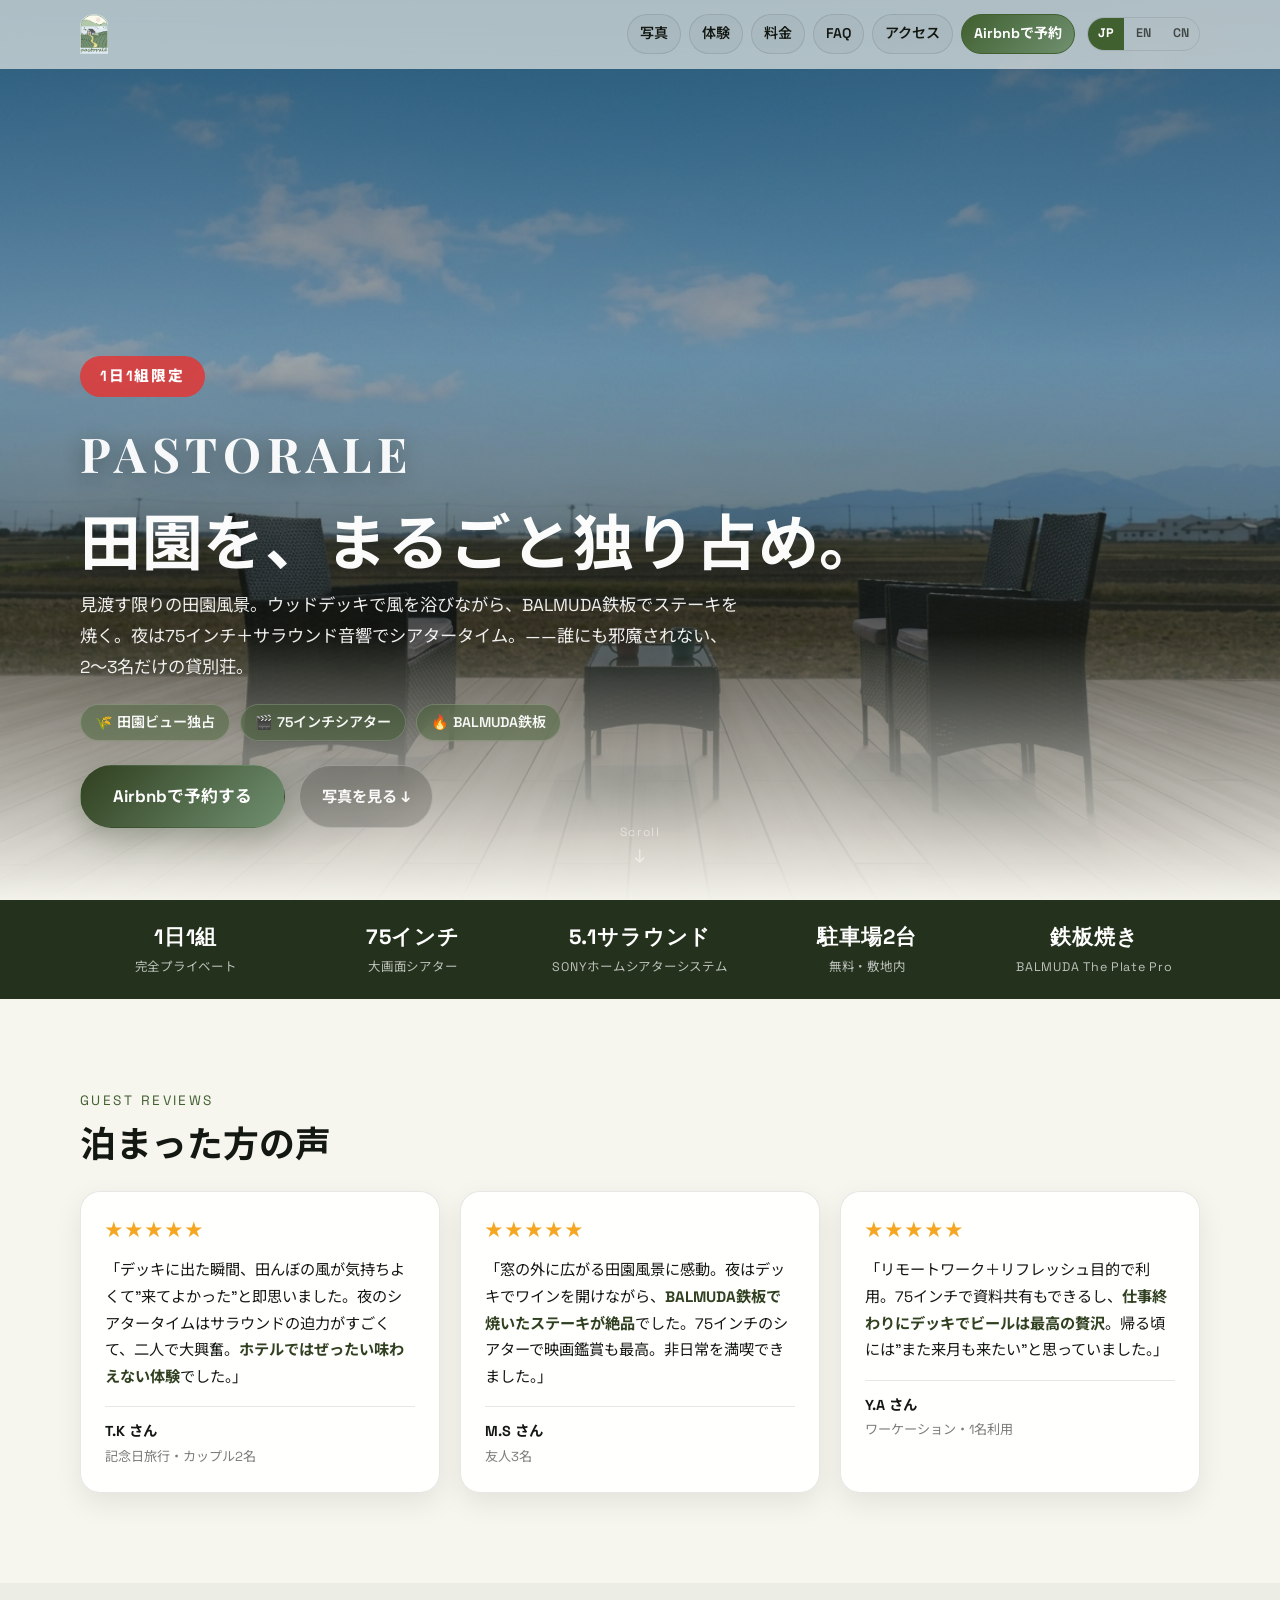
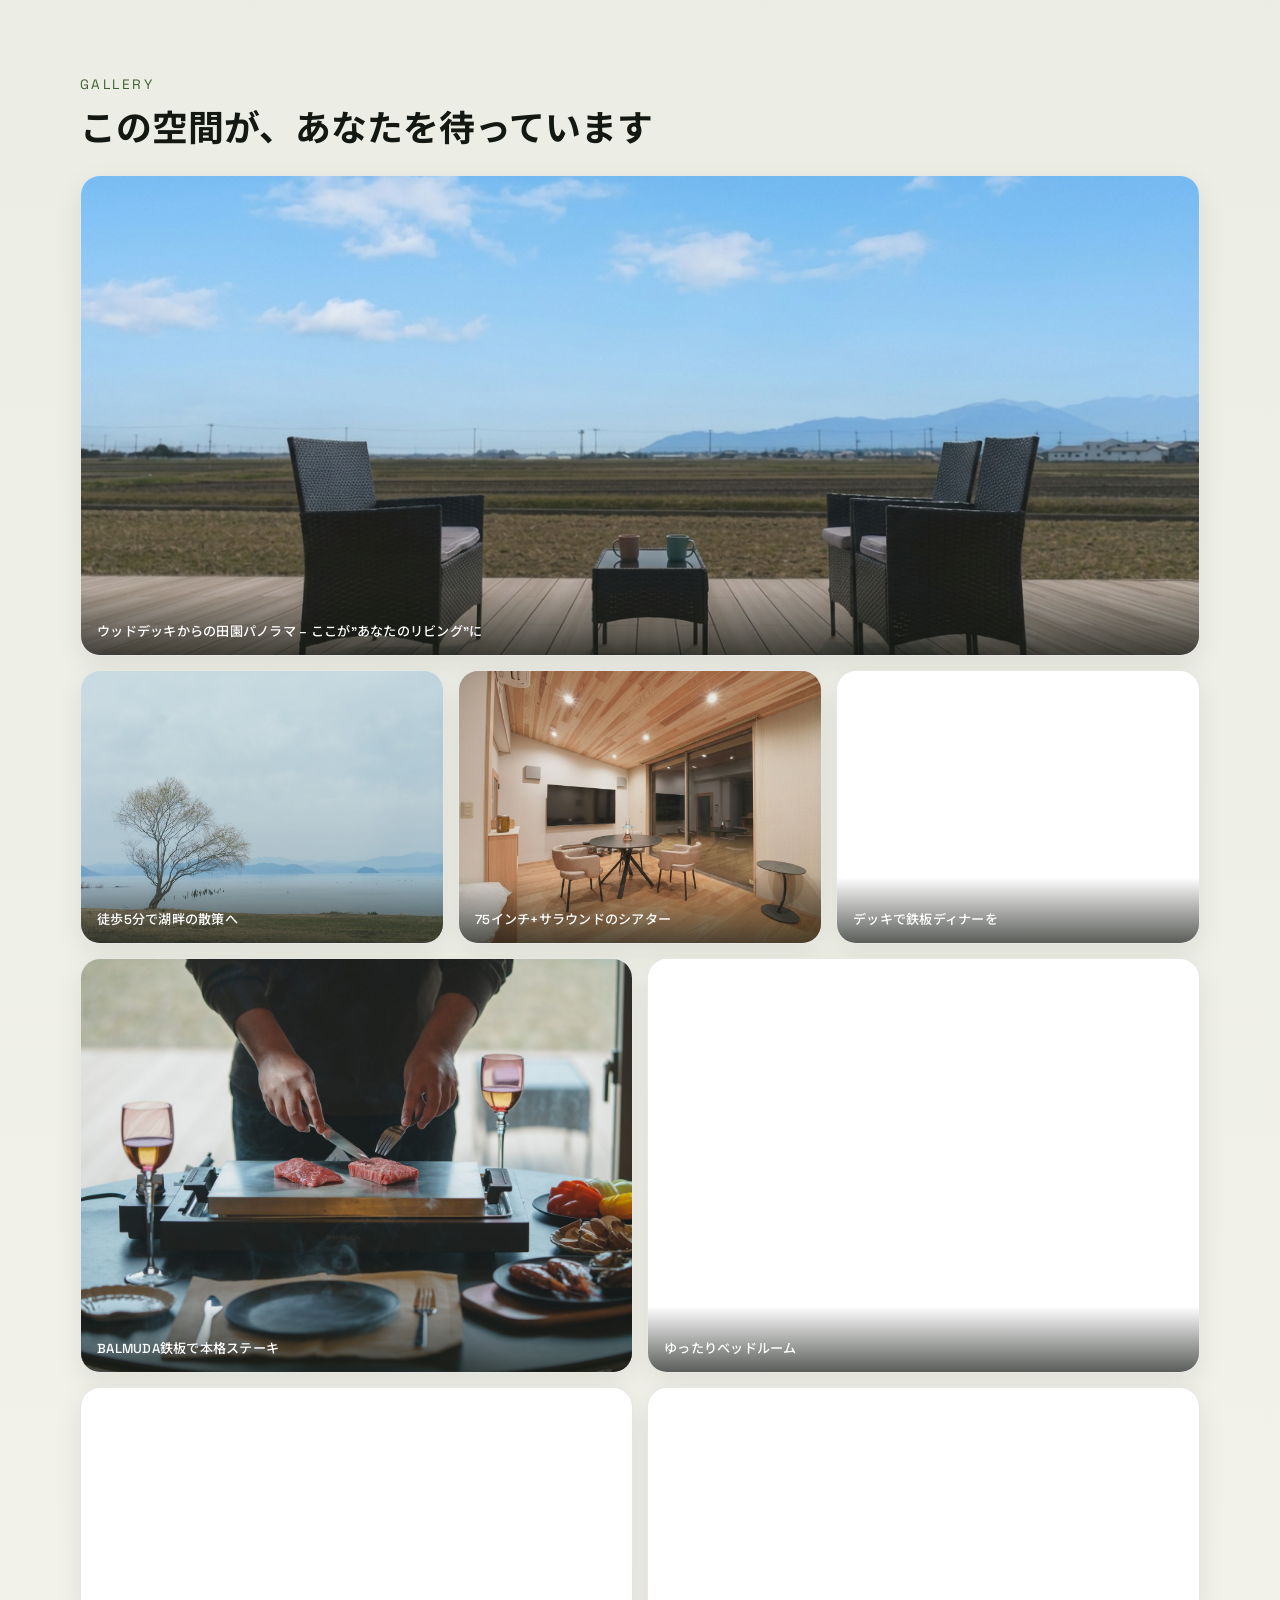
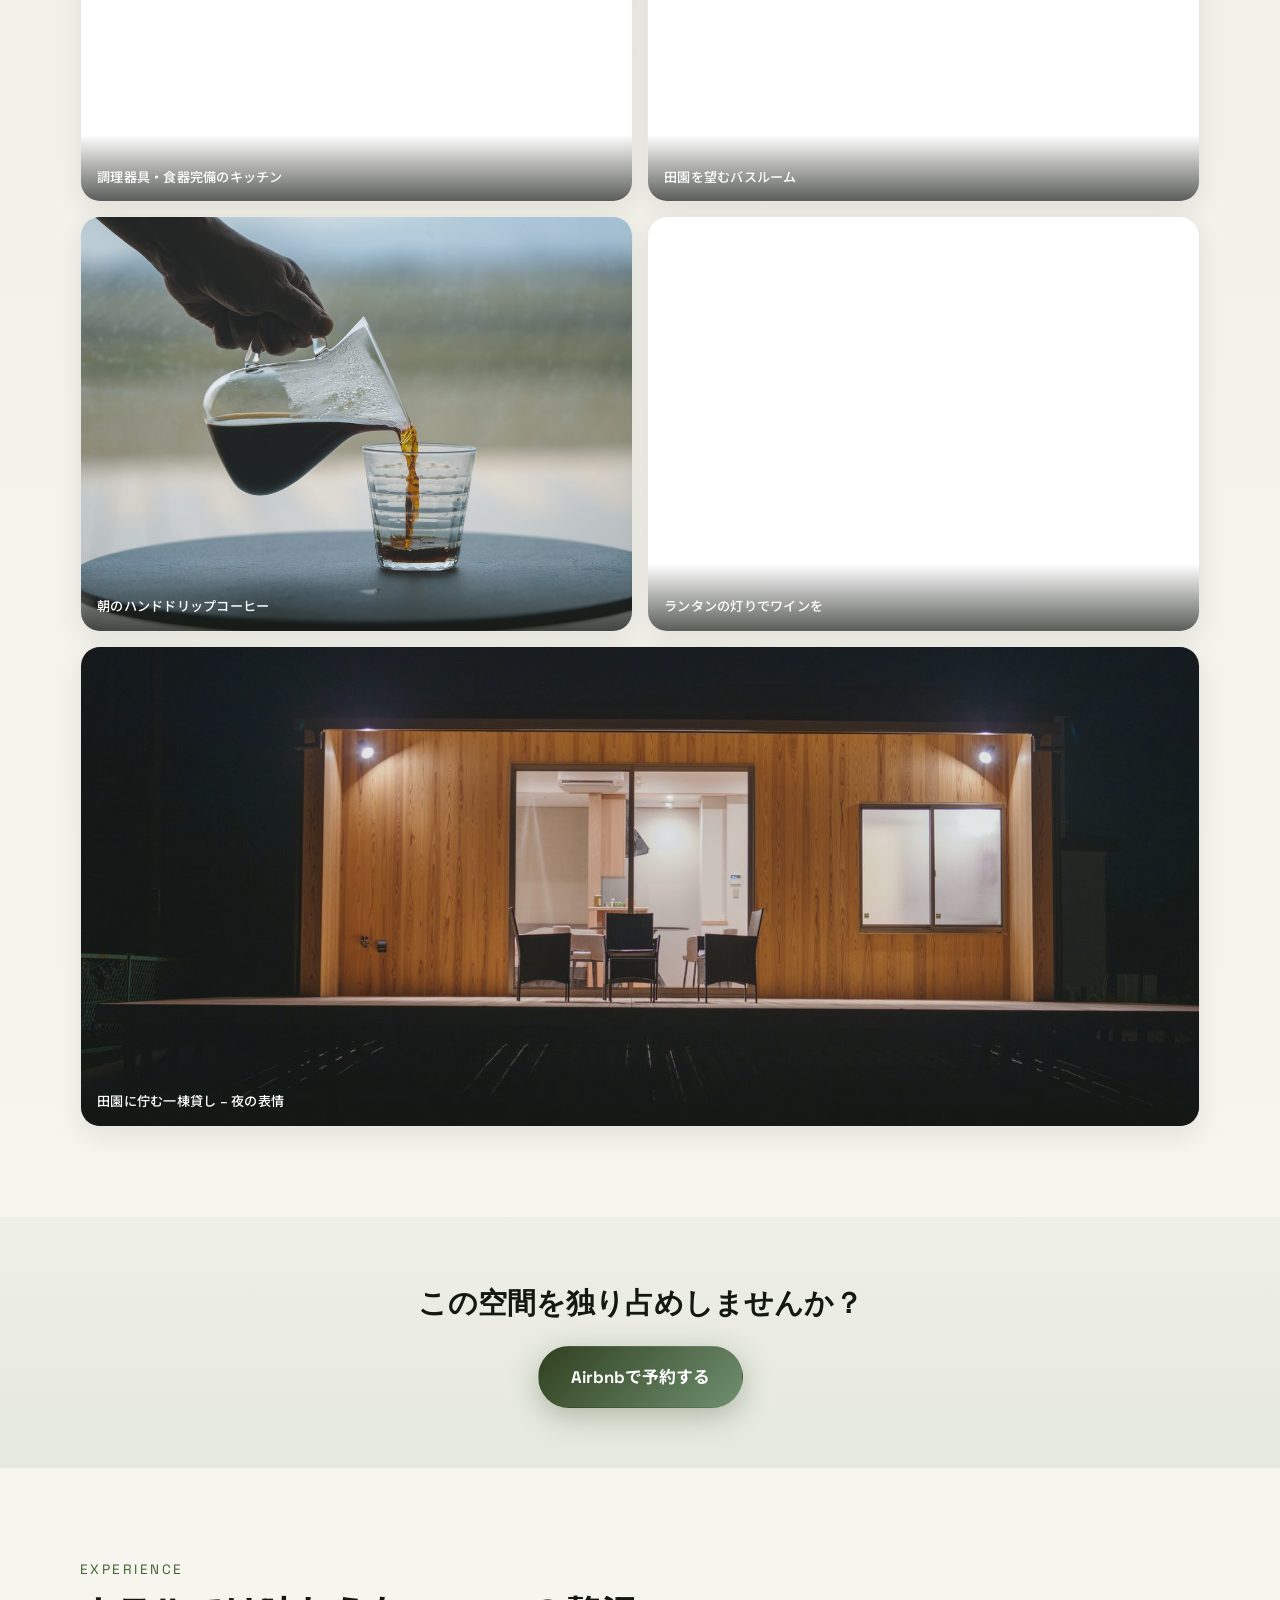
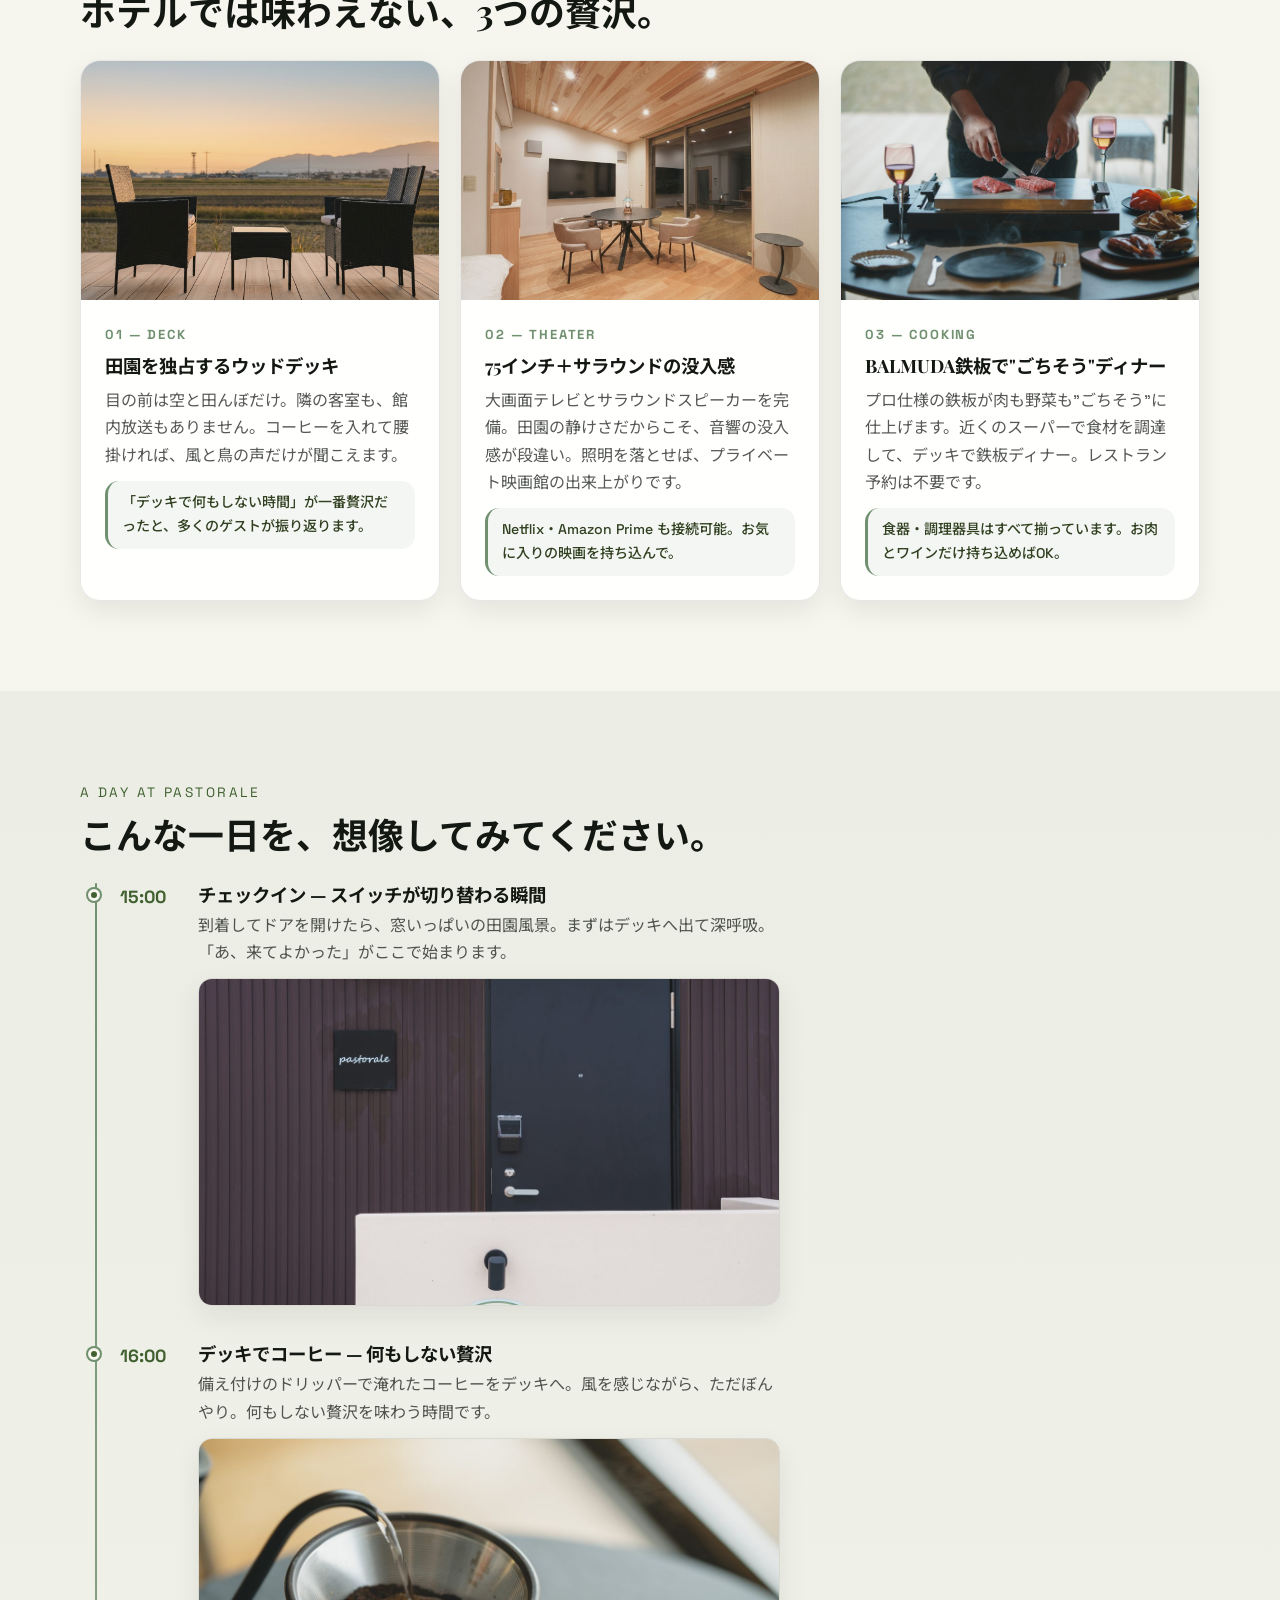
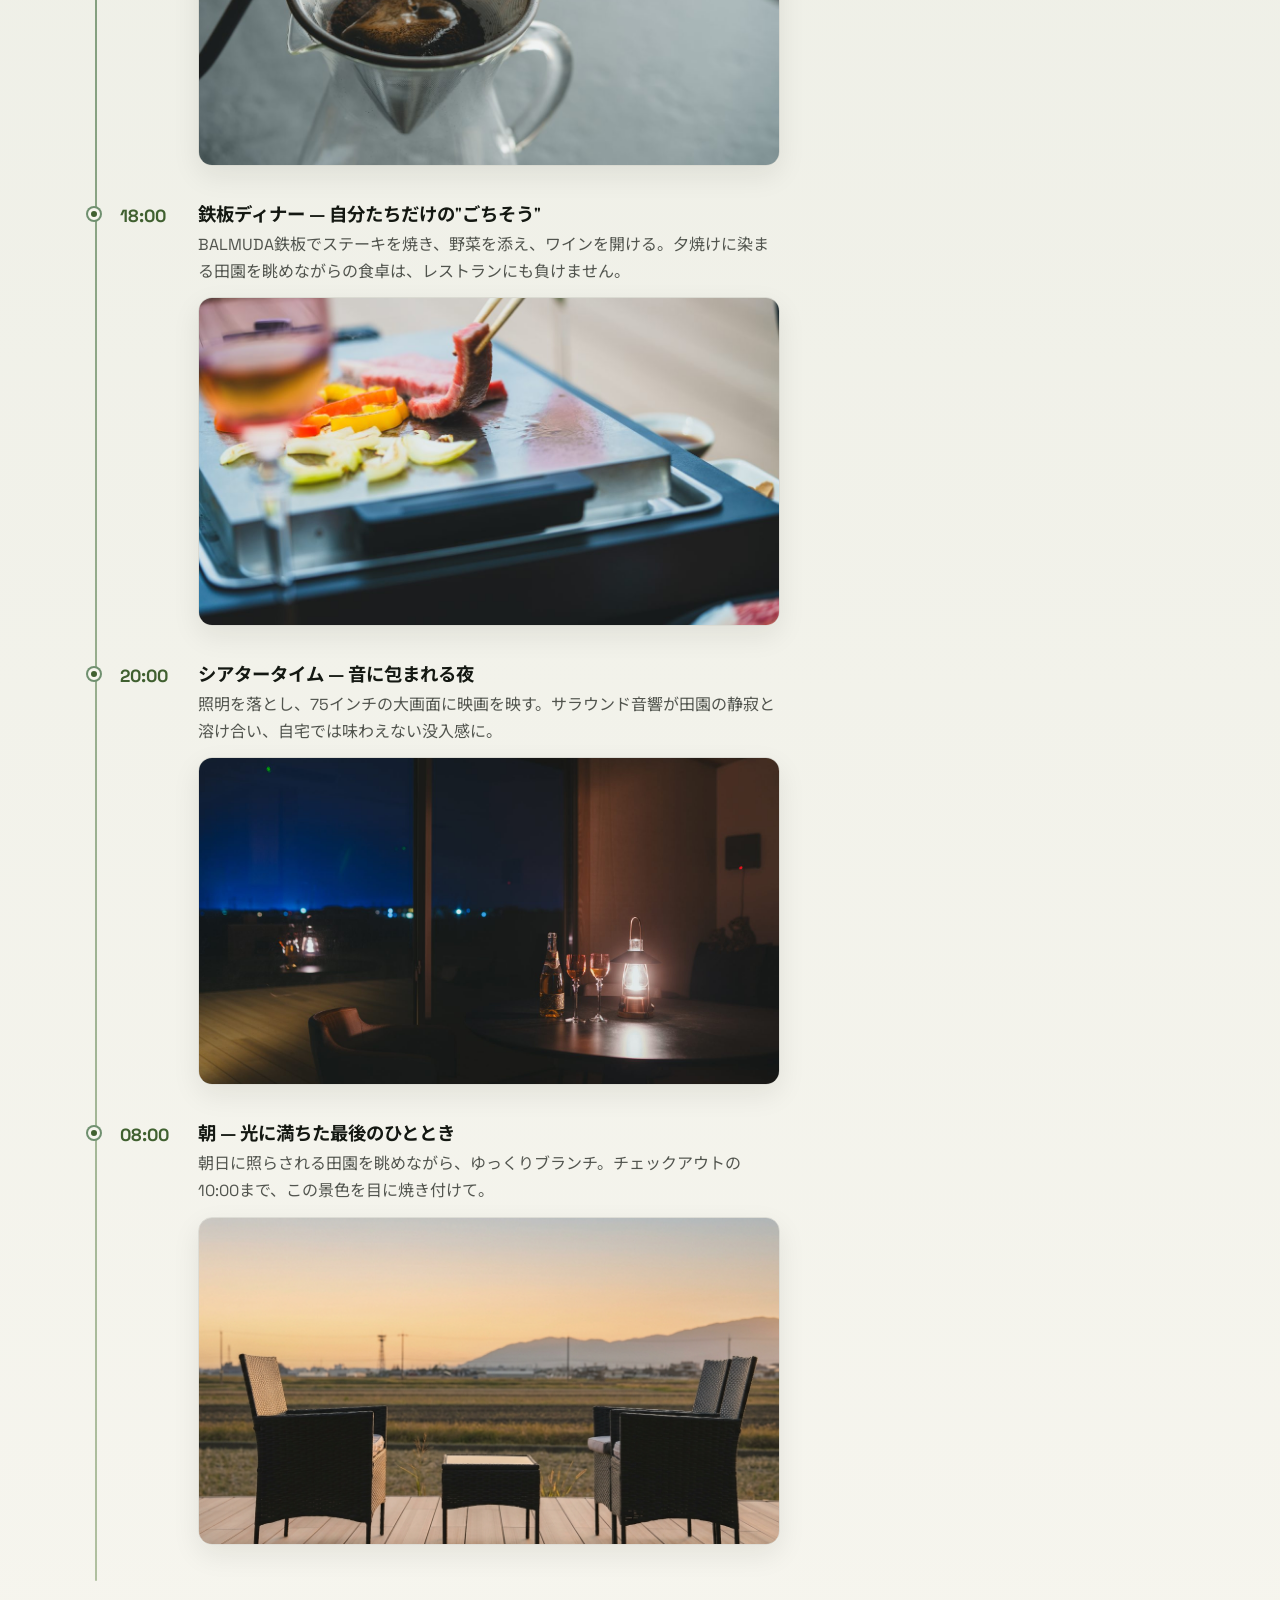
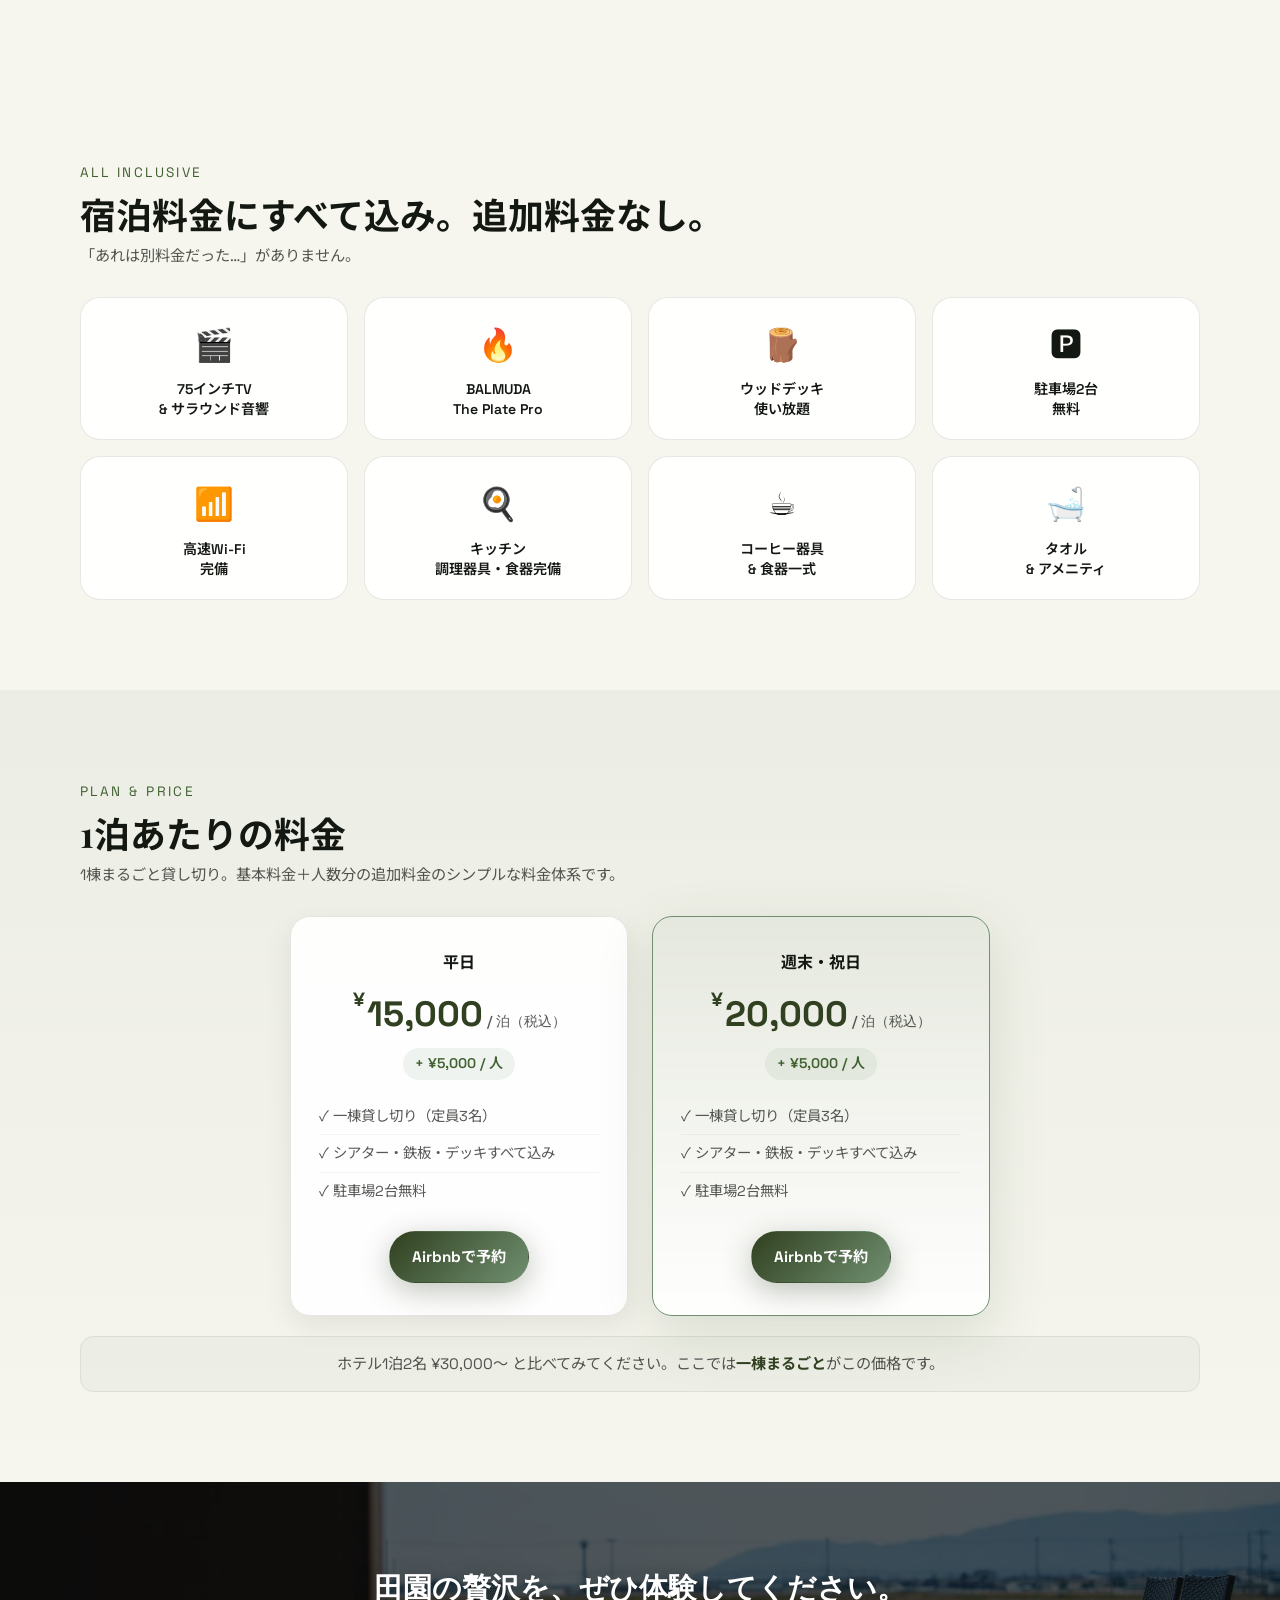
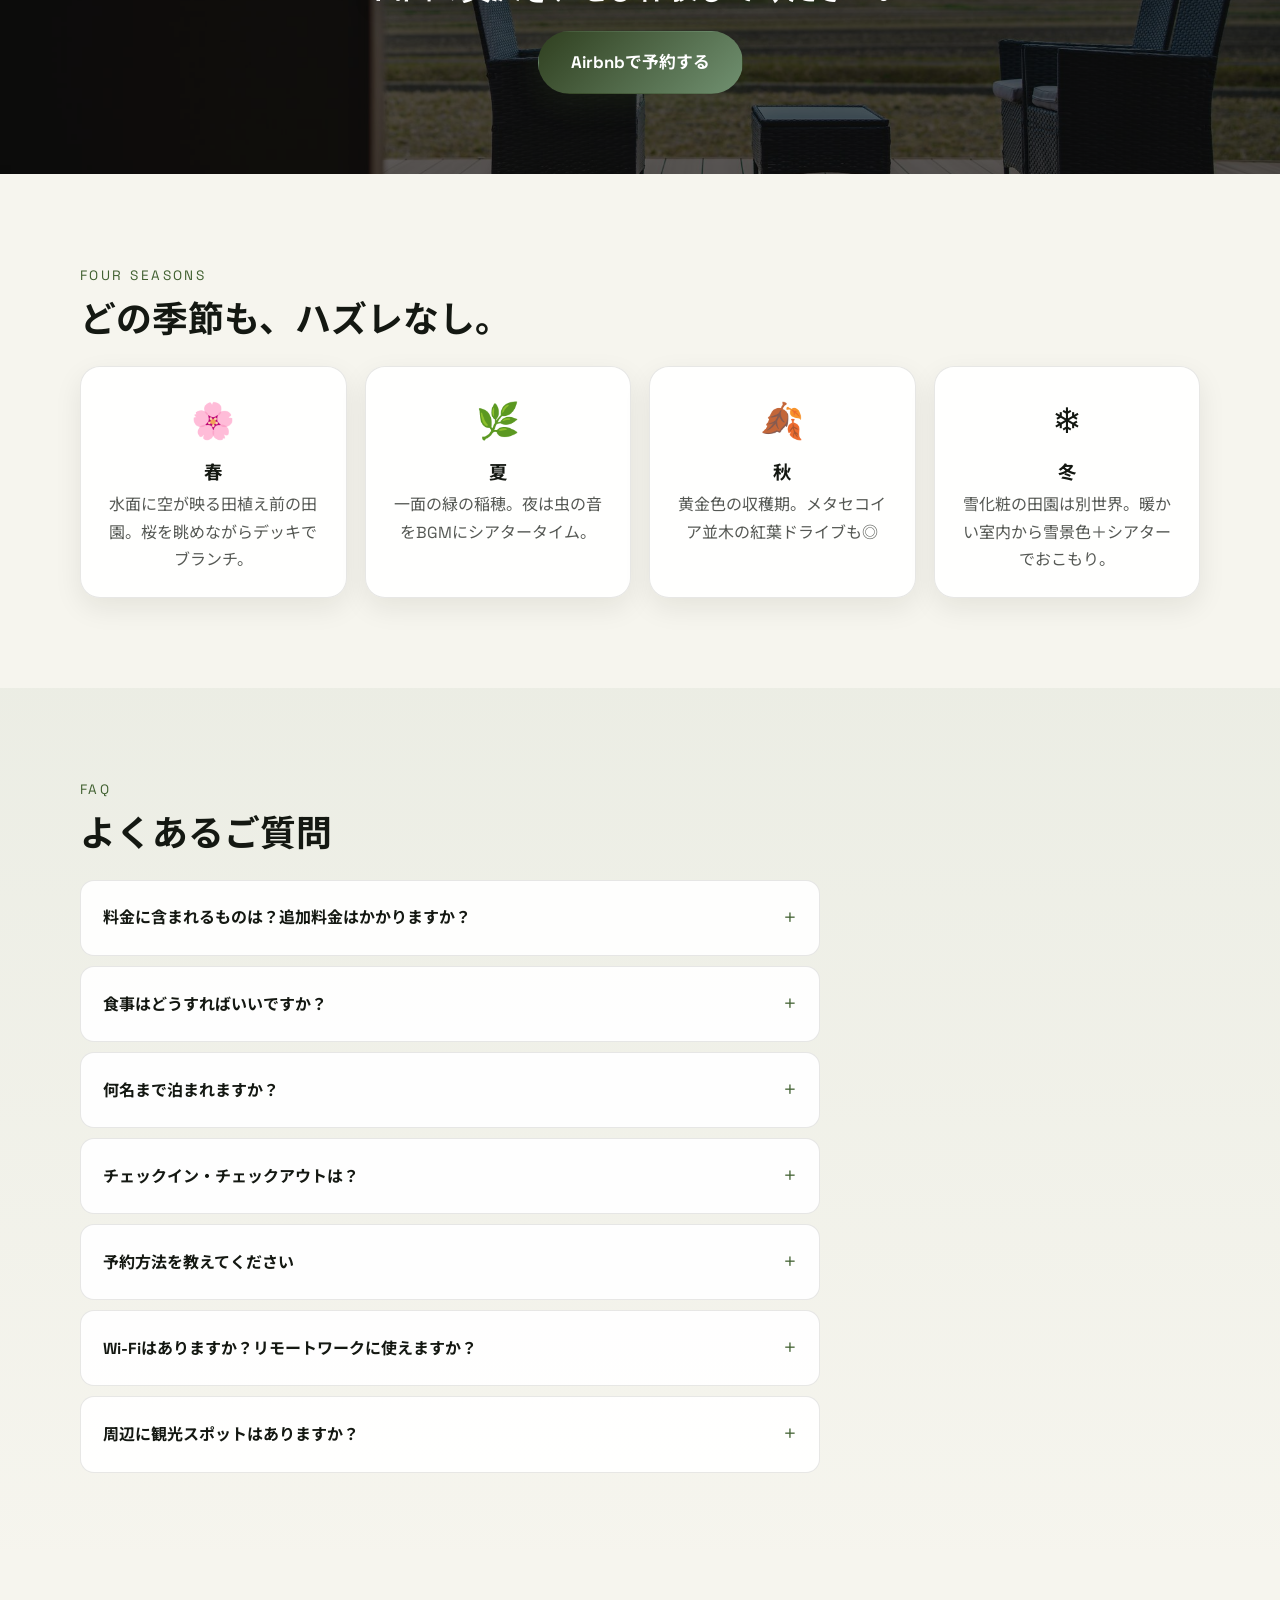
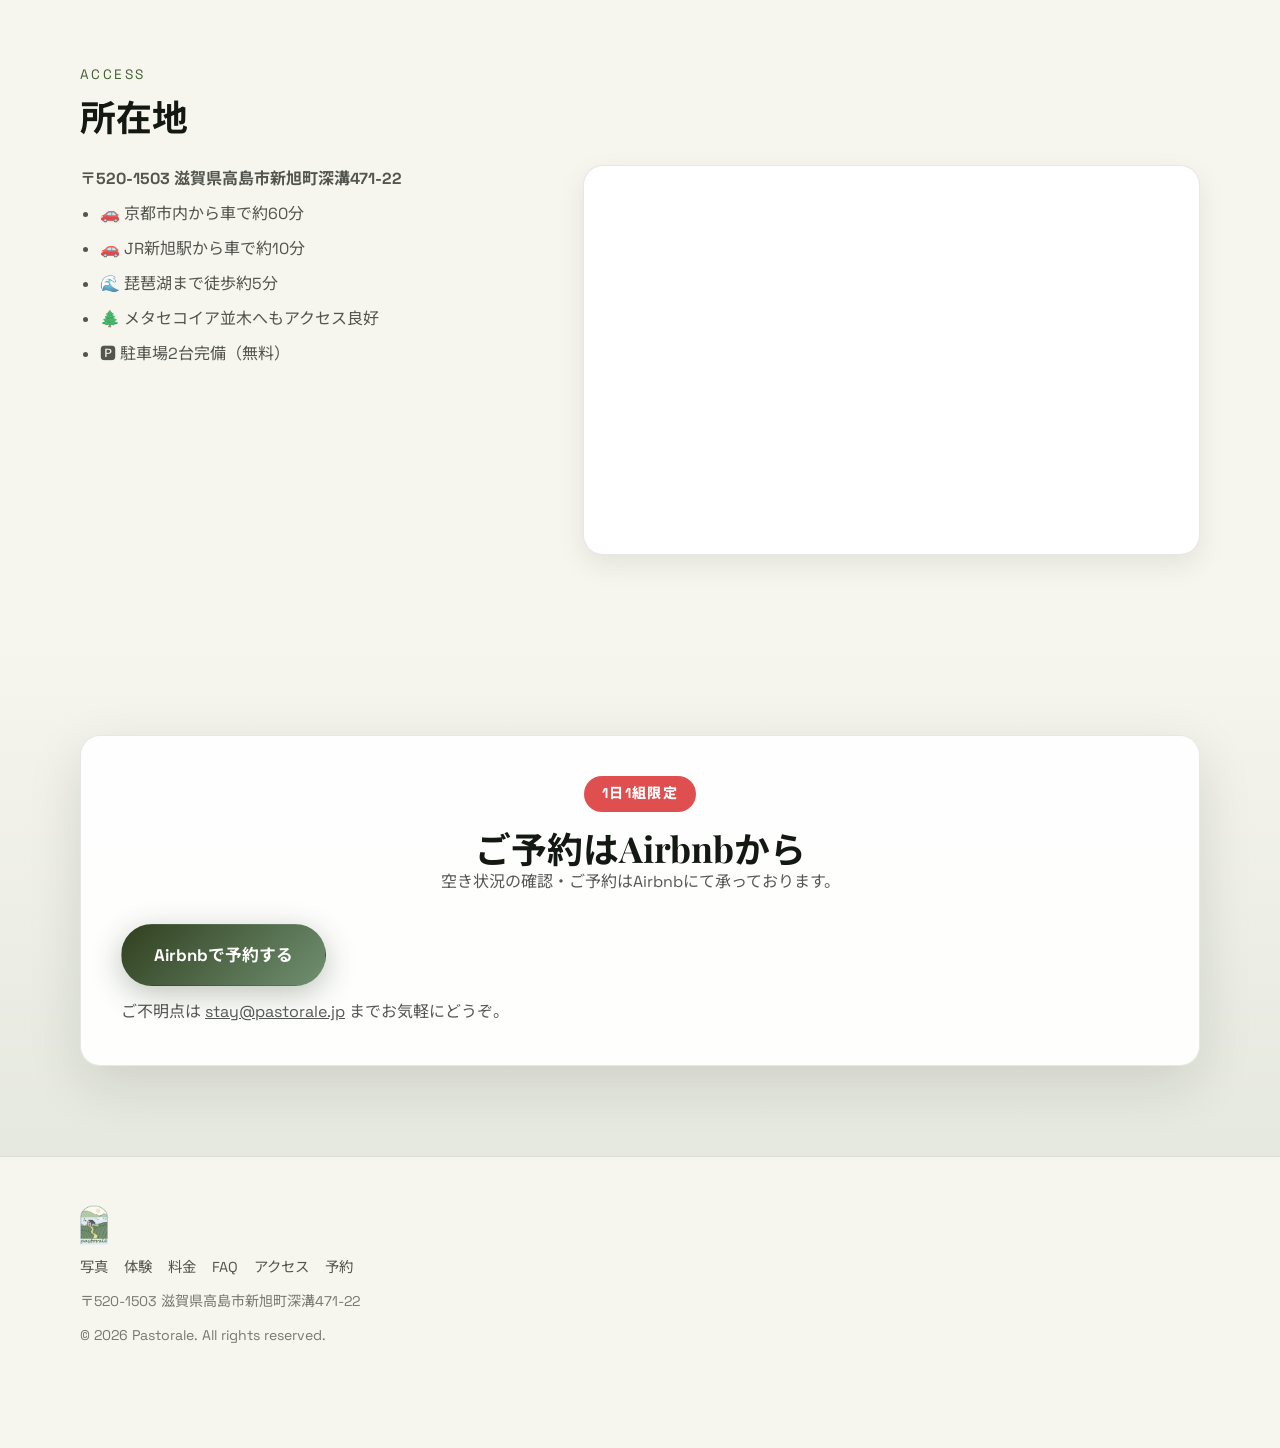
==== index.html @ b899e477 "Update lake-view caption: 徒歩5分で湖畔の散策へ" ====
<!DOCTYPE html>
<html lang="ja">
<head>
  <meta charset="UTF-8">
  <meta name="viewport" content="width=device-width, initial-scale=1.0">
  <title>Pastorale | 1日1組限定・滋賀 高島の田園貸別荘</title>
  <meta name="description" content="【1日1組限定】滋賀県高島市の田園風景を一望する貸別荘 Pastorale。ウッドデッキ、75インチシアター、BALMUDA鉄板。2〜3名の贅沢なプライベート空間。">
  <meta name="keywords" content="貸別荘,滋賀,高島,田園,一棟貸し,1日1組限定,ウッドデッキ,シアター,琵琶湖,BALMUDA">

  <!-- OGP -->
  <meta property="og:title" content="Pastorale | 1日1組限定・田園を独り占めする貸別荘">
  <meta property="og:description" content="【1日1組限定】滋賀県高島市の田園に佇む貸別荘。75インチシアター・BALMUDA鉄板・ウッドデッキ。">
  <meta property="og:type" content="website">
  <meta property="og:url" content="https://pastorale.jp">
  <meta property="og:image" content="https://pastorale.jp/images/hero-bg.png">
  <meta property="og:locale" content="ja_JP">
  <meta name="twitter:card" content="summary_large_image">
  <meta name="twitter:title" content="Pastorale | 1日1組限定・田園を独り占めする貸別荘">
  <meta name="twitter:description" content="【1日1組限定】滋賀県高島市の田園貸別荘。75インチシアター・BALMUDA鉄板・ウッドデッキ完備。">
  <meta name="twitter:image" content="https://pastorale.jp/images/hero-bg.png">

  <!-- JSON-LD -->
  <script type="application/ld+json">
  {
    "@context": "https://schema.org",
    "@type": "LodgingBusiness",
    "name": "Pastorale",
    "description": "1日1組限定。滋賀県高島市の田園に佇む2-3名向け貸別荘",
    "url": "https://pastorale.jp",
    "address": {
      "@type": "PostalAddress",
      "streetAddress": "新旭町深溝471-22",
      "addressLocality": "高島市",
      "addressRegion": "滋賀県",
      "postalCode": "520-1503",
      "addressCountry": "JP"
    },
    "amenityFeature": [
      { "@type": "LocationFeatureSpecification", "name": "75インチTV & サラウンドスピーカー", "value": true },
      { "@type": "LocationFeatureSpecification", "name": "ウッドデッキ", "value": true },
      { "@type": "LocationFeatureSpecification", "name": "駐車場2台", "value": true },
      { "@type": "LocationFeatureSpecification", "name": "BALMUDA The Plate Pro", "value": true }
    ],
    "checkinTime": "15:00",
    "checkoutTime": "10:00",
    "numberOfRooms": 1,
    "maximumAttendeeCapacity": 3
  }
  </script>

  <link rel="preconnect" href="https://fonts.googleapis.com">
  <link rel="preconnect" href="https://fonts.gstatic.com" crossorigin>
  <link href="https://fonts.googleapis.com/css2?family=Playfair+Display:wght@600;700&family=Space+Grotesk:wght@400;500;600;700&family=Noto+Sans+JP:wght@400;500;700&display=swap" rel="stylesheet">
  <link rel="stylesheet" href="styles.css">
</head>

<body>
  <!-- ── ナビ ── -->
  <div class="nav-shell">
    <div class="wrap">
      <nav class="nav">
        <a class="brand" href="#top" aria-label="Pastorale トップへ">
          <img class="brand__logo" src="images/%E3%83%AD%E3%82%B4%20(1).png" alt="Pastorale ロゴ">
        </a>
        <button class="hamburger" id="menuToggle" aria-label="メニューを開く" aria-expanded="false">
          <span></span><span></span><span></span>
        </button>
        <div class="nav__links" id="navLinks">
          <a href="#gallery">写真</a>
          <a href="#experience">体験</a>
          <a href="#plan">料金</a>
          <a href="#faq">FAQ</a>
          <a href="#access">アクセス</a>
          <a class="nav__cta" href="https://www.airbnb.jp/rooms/XXXXXXX" target="_blank" rel="noopener noreferrer">Airbnbで予約</a>
          <div class="lang-switch">
            <a href="index.html" class="active">JP</a>
            <a href="en.html">EN</a>
            <a href="zh.html">CN</a>
          </div>
        </div>
      </nav>
    </div>
  </div>

  <!-- ── ヒーロー ── -->
  <header class="hero" id="top">
    <div class="hero__bg" aria-hidden="true"></div>
    <div class="wrap">
      <div class="hero__content reveal">
        <div class="hero__exclusive">1日1組限定</div>
        <p class="hero__brand-text">Pastorale</p>
        <h1>田園を、まるごと独り占め。</h1>
        <p class="lead">見渡す限りの田園風景。ウッドデッキで風を浴びながら、BALMUDA鉄板でステーキを焼く。夜は75インチ＋サラウンド音響でシアタータイム。——誰にも邪魔されない、2〜3名だけの貸別荘。</p>
        <div class="hero__badges">
          <span class="badge">🌾 田園ビュー独占</span>
          <span class="badge">🎬 75インチシアター</span>
          <span class="badge">🔥 BALMUDA鉄板</span>
        </div>
        <div class="hero__actions">
          <a class="btn btn--primary btn--lg" href="https://www.airbnb.jp/rooms/XXXXXXX" target="_blank" rel="noopener noreferrer">Airbnbで予約する</a>
          <a class="btn btn--ghost" href="#gallery">写真を見る ↓</a>
        </div>
      </div>
    </div>
    <div class="hero__scroll" aria-hidden="true">
      <span>Scroll</span>
      <svg width="16" height="24" viewBox="0 0 16 24" fill="none"><path d="M8 4v12m0 0l-4-4m4 4l4-4" stroke="currentColor" stroke-width="1.5" stroke-linecap="round"/></svg>
    </div>
  </header>

  <main>
    <!-- ── 信頼バー ── -->
    <section class="trust-bar">
      <div class="wrap">
        <div class="trust-bar__items">
          <div class="trust-bar__item">
            <span class="trust-bar__number">1日1組</span>
            <span class="trust-bar__label">完全プライベート</span>
          </div>
          <div class="trust-bar__item">
            <span class="trust-bar__number">75インチ</span>
            <span class="trust-bar__label">大画面シアター</span>
          </div>
          <div class="trust-bar__item">
            <span class="trust-bar__number">5.1サラウンド</span>
            <span class="trust-bar__label">SONYホームシアターシステム</span>
          </div>
          <div class="trust-bar__item">
            <span class="trust-bar__number">駐車場2台</span>
            <span class="trust-bar__label">無料・敷地内</span>
          </div>
          <div class="trust-bar__item">
            <span class="trust-bar__number">鉄板焼き</span>
            <span class="trust-bar__label">BALMUDA The Plate Pro</span>
          </div>
        </div>
      </div>
    </section>

    <!-- ── 口コミ（早期の社会的証明） ── -->
    <section class="section" id="voices">
      <div class="wrap">
        <div class="section__head reveal">
          <p class="kicker">Guest Reviews</p>
          <h2>泊まった方の声</h2>

        </div>

        <div class="voices">
          <blockquote class="voice reveal">
            <div class="voice__stars" aria-label="星5">★★★★★</div>
            <p class="voice__text">「デッキに出た瞬間、田んぼの風が気持ちよくて"来てよかった"と即思いました。夜のシアタータイムはサラウンドの迫力がすごくて、二人で大興奮。<strong>ホテルではぜったい味わえない体験</strong>でした。」</p>
            <footer class="voice__author">
              <span class="voice__name">T.K さん</span>
              <span class="voice__detail">記念日旅行・カップル2名</span>
            </footer>
          </blockquote>
          <blockquote class="voice reveal">
            <div class="voice__stars" aria-label="星5">★★★★★</div>
            <p class="voice__text">「窓の外に広がる田園風景に感動。夜はデッキでワインを開けながら、<strong>BALMUDA鉄板で焼いたステーキが絶品</strong>でした。75インチのシアターで映画鑑賞も最高。非日常を満喫できました。」</p>
            <footer class="voice__author">
              <span class="voice__name">M.S さん</span>
              <span class="voice__detail">友人3名</span>
            </footer>
          </blockquote>
          <blockquote class="voice reveal">
            <div class="voice__stars" aria-label="星5">★★★★★</div>
            <p class="voice__text">「リモートワーク＋リフレッシュ目的で利用。75インチで資料共有もできるし、<strong>仕事終わりにデッキでビールは最高の贅沢</strong>。帰る頃には"また来月も来たい"と思っていました。」</p>
            <footer class="voice__author">
              <span class="voice__name">Y.A さん</span>
              <span class="voice__detail">ワーケーション・1名利用</span>
            </footer>
          </blockquote>
        </div>
      </div>
    </section>

    <!-- ── ギャラリー（厳選10枚） ── -->
    <section class="section section--soft" id="gallery">
      <div class="wrap">
        <div class="section__head reveal">
          <p class="kicker">Gallery</p>
          <h2>この空間が、あなたを待っています</h2>
        </div>

        <div class="gallery">
          <figure class="shot shot--wide reveal">
            <img src="images/hero-bg.png" alt="田園を一望するウッドデッキ" loading="lazy" decoding="async">
            <figcaption>ウッドデッキからの田園パノラマ – ここが"あなたのリビング"に</figcaption>
          </figure>
          <figure class="shot reveal">
            <img src="images/lake-view.jpg" alt="徒歩5分で湖畔の散策へ" loading="lazy" decoding="async">
            <figcaption>徒歩5分で湖畔の散策へ</figcaption>
          </figure>
          <figure class="shot reveal">
            <img src="images/interior-evening.png" alt="75インチTVとサラウンド音響の夜" loading="lazy" decoding="async">
            <figcaption>75インチ+サラウンドのシアター</figcaption>
          </figure>
          <figure class="shot reveal">
            <img src="images/deck-cooking.png" alt="ウッドデッキで鉄板料理" loading="lazy" decoding="async">
            <figcaption>デッキで鉄板ディナーを</figcaption>
          </figure>
          <figure class="shot shot--half reveal">
            <img src="images/balmuda-cooking.jpg" alt="BALMUDA The Plate Proで鉄板料理" loading="lazy" decoding="async">
            <figcaption>BALMUDA鉄板で本格ステーキ</figcaption>
          </figure>
          <figure class="shot shot--half reveal">
            <img src="images/bedroom.jpg" alt="清潔感のあるベッドルーム" loading="lazy" decoding="async">
            <figcaption>ゆったりベッドルーム</figcaption>
          </figure>
          <figure class="shot shot--half reveal">
            <img src="images/kitchen.jpg" alt="設備の整ったキッチン" loading="lazy" decoding="async">
            <figcaption>調理器具・食器完備のキッチン</figcaption>
          </figure>
          <figure class="shot shot--half reveal">
            <img src="images/bathroom.jpg" alt="田園を望むバスルーム" loading="lazy" decoding="async">
            <figcaption>田園を望むバスルーム</figcaption>
          </figure>
          <figure class="shot shot--half reveal">
            <img src="images/coffee-pour.jpg" alt="ハンドドリップコーヒー" loading="lazy" decoding="async">
            <figcaption>朝のハンドドリップコーヒー</figcaption>
          </figure>
          <figure class="shot shot--half reveal">
            <img src="images/wine-night.jpg" alt="ランタンとワインの夜" loading="lazy" decoding="async">
            <figcaption>ランタンの灯りでワインを</figcaption>
          </figure>
          <figure class="shot shot--wide reveal">
            <img src="images/building-night.jpg" alt="夜の外観" loading="lazy" decoding="async">
            <figcaption>田園に佇む一棟貸し – 夜の表情</figcaption>
          </figure>
        </div>
      </div>
    </section>

    <!-- ── 中間CTA ── -->
    <section class="mid-cta">
      <div class="wrap">
        <div class="mid-cta__inner reveal">
          <p class="mid-cta__text">この空間を独り占めしませんか？</p>
          <a class="btn btn--primary btn--lg" href="https://www.airbnb.jp/rooms/XXXXXXX" target="_blank" rel="noopener noreferrer">Airbnbで予約する</a>
        </div>
      </div>
    </section>

    <!-- ── 3つの体験 ── -->
    <section class="section" id="experience">
      <div class="wrap">
        <div class="section__head reveal">
          <p class="kicker">Experience</p>
          <h2>ホテルでは味わえない、3つの贅沢。</h2>
        </div>

        <div class="cards">
          <article class="card reveal">
            <div class="card__photo">
              <img src="images/deck-chairs.png" alt="ウッドデッキ" loading="lazy" decoding="async">
            </div>
            <div class="card__body">
              <p class="card__kicker">01 — Deck</p>
              <h3>田園を独占するウッドデッキ</h3>
              <p class="body">目の前は空と田んぼだけ。隣の客室も、館内放送もありません。コーヒーを入れて腰掛ければ、風と鳥の声だけが聞こえます。</p>
              <p class="card__highlight">「デッキで何もしない時間」が一番贅沢だったと、多くのゲストが振り返ります。</p>
            </div>
          </article>
          <article class="card reveal">
            <div class="card__photo">
              <img src="images/interior-evening.png" alt="75インチシアター" loading="lazy" decoding="async">
            </div>
            <div class="card__body">
              <p class="card__kicker">02 — Theater</p>
              <h3>75インチ＋サラウンドの没入感</h3>
              <p class="body">大画面テレビとサラウンドスピーカーを完備。田園の静けさだからこそ、音響の没入感が段違い。照明を落とせば、プライベート映画館の出来上がりです。</p>
              <p class="card__highlight">Netflix・Amazon Prime も接続可能。お気に入りの映画を持ち込んで。</p>
            </div>
          </article>
          <article class="card reveal">
            <div class="card__photo">
              <img src="images/balmuda-cooking.jpg" alt="BALMUDA鉄板" loading="lazy" decoding="async">
            </div>
            <div class="card__body">
              <p class="card__kicker">03 — Cooking</p>
              <h3>BALMUDA鉄板で"ごちそう"ディナー</h3>
              <p class="body">プロ仕様の鉄板が肉も野菜も"ごちそう"に仕上げます。近くのスーパーで食材を調達して、デッキで鉄板ディナー。レストラン予約は不要です。</p>
              <p class="card__highlight">食器・調理器具はすべて揃っています。お肉とワインだけ持ち込めばOK。</p>
            </div>
          </article>
        </div>
      </div>
    </section>

    <!-- ── 過ごし方 ── -->
    <section class="section section--soft" id="timeline">
      <div class="wrap">
        <div class="section__head reveal">
          <p class="kicker">A Day at Pastorale</p>
          <h2>こんな一日を、想像してみてください。</h2>
        </div>

        <div class="timeline">
          <div class="tl-item reveal">
            <div class="tl-time">15:00</div>
            <div class="tl-body">
              <h3>チェックイン — スイッチが切り替わる瞬間</h3>
              <p class="body">到着してドアを開けたら、窓いっぱいの田園風景。まずはデッキへ出て深呼吸。「あ、来てよかった」がここで始まります。</p>
              <figure class="tl-photo">
                <img src="images/entrance.jpg" alt="エントランス" loading="lazy" decoding="async">
              </figure>
            </div>
          </div>
          <div class="tl-item reveal">
            <div class="tl-time">16:00</div>
            <div class="tl-body">
              <h3>デッキでコーヒー — 何もしない贅沢</h3>
              <p class="body">備え付けのドリッパーで淹れたコーヒーをデッキへ。風を感じながら、ただぼんやり。何もしない贅沢を味わう時間です。</p>
              <figure class="tl-photo">
                <img src="images/coffee-brewing.jpg" alt="コーヒードリップ" loading="lazy" decoding="async">
              </figure>
            </div>
          </div>
          <div class="tl-item reveal">
            <div class="tl-time">18:00</div>
            <div class="tl-body">
              <h3>鉄板ディナー — 自分たちだけの"ごちそう"</h3>
              <p class="body">BALMUDA鉄板でステーキを焼き、野菜を添え、ワインを開ける。夕焼けに染まる田園を眺めながらの食卓は、レストランにも負けません。</p>
              <figure class="tl-photo">
                <img src="images/teppan-cooking.jpg" alt="鉄板調理" loading="lazy" decoding="async">
              </figure>
            </div>
          </div>
          <div class="tl-item reveal">
            <div class="tl-time">20:00</div>
            <div class="tl-body">
              <h3>シアタータイム — 音に包まれる夜</h3>
              <p class="body">照明を落とし、75インチの大画面に映画を映す。サラウンド音響が田園の静寂と溶け合い、自宅では味わえない没入感に。</p>
              <figure class="tl-photo">
                <img src="images/night-atmosphere.jpg" alt="夜の室内" loading="lazy" decoding="async">
              </figure>
            </div>
          </div>
          <div class="tl-item reveal">
            <div class="tl-time">08:00</div>
            <div class="tl-body">
              <h3>朝 — 光に満ちた最後のひととき</h3>
              <p class="body">朝日に照らされる田園を眺めながら、ゆっくりブランチ。チェックアウトの10:00まで、この景色を目に焼き付けて。</p>
              <figure class="tl-photo">
                <img src="images/deck-chairs.png" alt="朝のデッキ" loading="lazy" decoding="async">
              </figure>
            </div>
          </div>
        </div>
      </div>
    </section>

    <!-- ── 全部込みの安心感 ── -->
    <section class="section" id="included">
      <div class="wrap">
        <div class="section__head reveal">
          <p class="kicker">All Inclusive</p>
          <h2>宿泊料金にすべて込み。追加料金なし。</h2>
          <p class="sub">「あれは別料金だった…」がありません。</p>
        </div>

        <div class="included-grid reveal">
          <div class="included-item">
            <span class="included-item__icon">🎬</span>
            <p class="included-item__name">75インチTV<br>&amp; サラウンド音響</p>
          </div>
          <div class="included-item">
            <span class="included-item__icon">🔥</span>
            <p class="included-item__name">BALMUDA<br>The Plate Pro</p>
          </div>
          <div class="included-item">
            <span class="included-item__icon">🪵</span>
            <p class="included-item__name">ウッドデッキ<br>使い放題</p>
          </div>
          <div class="included-item">
            <span class="included-item__icon">🅿️</span>
            <p class="included-item__name">駐車場2台<br>無料</p>
          </div>
          <div class="included-item">
            <span class="included-item__icon">📶</span>
            <p class="included-item__name">高速Wi-Fi<br>完備</p>
          </div>
          <div class="included-item">
            <span class="included-item__icon">🍳</span>
            <p class="included-item__name">キッチン<br>調理器具・食器完備</p>
          </div>
          <div class="included-item">
            <span class="included-item__icon">☕</span>
            <p class="included-item__name">コーヒー器具<br>&amp; 食器一式</p>
          </div>
          <div class="included-item">
            <span class="included-item__icon">🛁</span>
            <p class="included-item__name">タオル<br>&amp; アメニティ</p>
          </div>
        </div>
      </div>
    </section>

    <!-- ── 料金プラン ── -->
    <section class="section section--soft" id="plan">
      <div class="wrap">
        <div class="section__head reveal">
          <p class="kicker">Plan &amp; Price</p>
          <h2>1泊あたりの料金</h2>
          <p class="sub">1棟まるごと貸し切り。基本料金＋人数分の追加料金のシンプルな料金体系です。</p>
        </div>

        <div class="plans reveal">
          <div class="plan-card">
            <p class="plan-card__label">平日</p>
            <p class="plan-card__price"><span class="plan-card__yen">¥</span>15,000<span class="plan-card__unit"> / 泊（税込）</span></p>
            <p class="plan-card__per">+ ¥5,000 / 人</p>
            <ul class="plan-card__features">
              <li>✓ 一棟貸し切り（定員3名）</li>
              <li>✓ シアター・鉄板・デッキすべて込み</li>
              <li>✓ 駐車場2台無料</li>
            </ul>
            <a class="btn btn--primary" href="https://www.airbnb.jp/rooms/XXXXXXX" target="_blank" rel="noopener noreferrer">Airbnbで予約</a>
          </div>
          <div class="plan-card plan-card--accent">
            <p class="plan-card__label">週末・祝日</p>
            <p class="plan-card__price"><span class="plan-card__yen">¥</span>20,000<span class="plan-card__unit"> / 泊（税込）</span></p>
            <p class="plan-card__per">+ ¥5,000 / 人</p>
            <ul class="plan-card__features">
              <li>✓ 一棟貸し切り（定員3名）</li>
              <li>✓ シアター・鉄板・デッキすべて込み</li>
              <li>✓ 駐車場2台無料</li>
            </ul>
            <a class="btn btn--primary" href="https://www.airbnb.jp/rooms/XXXXXXX" target="_blank" rel="noopener noreferrer">Airbnbで予約</a>
          </div>
        </div>
        <p class="plan-comparison reveal">ホテル1泊2名 ¥30,000〜 と比べてみてください。ここでは<strong>一棟まるごと</strong>がこの価格です。</p>
      </div>
    </section>

    <!-- ── 中間CTA（写真付き） ── -->
    <section class="mid-cta mid-cta--photo">
      <div class="mid-cta__bg" style="background-image:url('images/deck-panorama.jpg')" aria-hidden="true"></div>
      <div class="wrap">
        <div class="mid-cta__inner reveal">
          <p class="mid-cta__text">田園の贅沢を、ぜひ体験してください。</p>
          <a class="btn btn--primary btn--lg" href="https://www.airbnb.jp/rooms/XXXXXXX" target="_blank" rel="noopener noreferrer">Airbnbで予約する</a>
        </div>
      </div>
    </section>

    <!-- ── 季節 ── -->
    <section class="section" id="seasons">
      <div class="wrap">
        <div class="section__head reveal">
          <p class="kicker">Four Seasons</p>
          <h2>どの季節も、ハズレなし。</h2>
        </div>

        <div class="seasons reveal">
          <div class="season">
            <div class="season__emoji">🌸</div>
            <h3>春</h3>
            <p class="body">水面に空が映る田植え前の田園。桜を眺めながらデッキでブランチ。</p>
          </div>
          <div class="season">
            <div class="season__emoji">🌿</div>
            <h3>夏</h3>
            <p class="body">一面の緑の稲穂。夜は虫の音をBGMにシアタータイム。</p>
          </div>
          <div class="season">
            <div class="season__emoji">🍂</div>
            <h3>秋</h3>
            <p class="body">黄金色の収穫期。メタセコイア並木の紅葉ドライブも◎</p>
          </div>
          <div class="season">
            <div class="season__emoji">❄️</div>
            <h3>冬</h3>
            <p class="body">雪化粧の田園は別世界。暖かい室内から雪景色＋シアターでおこもり。</p>
          </div>
        </div>
      </div>
    </section>

    <!-- ── FAQ ── -->
    <section class="section section--soft" id="faq">
      <div class="wrap">
        <div class="section__head reveal">
          <p class="kicker">FAQ</p>
          <h2>よくあるご質問</h2>
        </div>

        <div class="faq-list">
          <details class="faq reveal">
            <summary class="faq__q">料金に含まれるものは？追加料金はかかりますか？</summary>
            <p class="faq__a">宿泊料金に、シアター、BALMUDA鉄板、ウッドデッキ、駐車場、Wi-Fi、アメニティ等がすべて含まれています。追加料金は一切ございません。食材とお飲み物だけお持ち込みください。</p>
          </details>
          <details class="faq reveal">
            <summary class="faq__q">食事はどうすればいいですか？</summary>
            <p class="faq__a">食材をお持ち込みいただくか、車で10分圏内のスーパーでお買い求めください。BALMUDA The Plate Proで本格的な鉄板料理が楽しめます。調理器具・食器類はすべて揃っています。</p>
          </details>

          <details class="faq reveal">
            <summary class="faq__q">何名まで泊まれますか？</summary>
            <p class="faq__a">定員は3名です。ベッド2台＋エキストラベッド1台をご用意しております。カップル、ご友人、親子での利用に最適です。</p>
          </details>
          <details class="faq reveal">
            <summary class="faq__q">チェックイン・チェックアウトは？</summary>
            <p class="faq__a">チェックイン 15:00 ／ チェックアウト 10:00 です。</p>
          </details>
          <details class="faq reveal">
            <summary class="faq__q">予約方法を教えてください</summary>
            <p class="faq__a">Airbnbからご予約いただけます。ページ内の「Airbnbで予約する」ボタンからリスティングページへお進みください。</p>
          </details>
          <details class="faq reveal">
            <summary class="faq__q">Wi-Fiはありますか？リモートワークに使えますか？</summary>
            <p class="faq__a">高速Wi-Fiを完備しております。LANケーブルをお持ち込みいただければ有線接続も可能です。ワーケーション利用の方にもご好評いただいています。</p>
          </details>
          <details class="faq reveal">
            <summary class="faq__q">周辺に観光スポットはありますか？</summary>
            <p class="faq__a">琵琶湖まで徒歩約5分、メタセコイア並木へもアクセス良好です。ですが、Pastoraleでは「ここで過ごす時間そのもの」を楽しむのがおすすめです。</p>
          </details>
        </div>
      </div>
    </section>

    <!-- ── アクセス ── -->
    <section class="section" id="access">
      <div class="wrap">
        <div class="section__head reveal">
          <p class="kicker">Access</p>
          <h2>所在地</h2>
        </div>

        <div class="two-col two-col--map reveal">
          <div>
            <p class="body"><strong>〒520-1503 滋賀県高島市新旭町深溝471-22</strong></p>
            <ul class="bullets">
              <li>🚗 京都市内から車で約60分</li>
              <li>🚗 JR新旭駅から車で約10分</li>
              <li>🌊 琵琶湖まで徒歩約5分</li>
              <li>🌲 メタセコイア並木へもアクセス良好</li>
              <li>🅿️ 駐車場2台完備（無料）</li>
            </ul>
          </div>
          <div class="map">
            <iframe title="Pastorale 地図" src="https://www.google.com/maps?q=%E6%BB%8B%E8%B3%80%E7%9C%8C%E9%AB%98%E5%B3%B6%E5%B8%82%E6%96%B0%E6%97%AD%E7%94%BA%E6%B7%B1%E6%BA%9D471-22&output=embed" allowfullscreen="" loading="lazy" referrerpolicy="no-referrer-when-downgrade"></iframe>
          </div>
        </div>
      </div>
    </section>

    <!-- ── 最終CTA（予約） ── -->
    <section class="section section--cta" id="booking">
      <div class="wrap">
        <div class="booking-box reveal">
          <div class="booking-box__head">
            <div class="booking-box__exclusive">1日1組限定</div>
            <h2>ご予約はAirbnbから</h2>
            <p class="body">空き状況の確認・ご予約はAirbnbにて承っております。</p>
          </div>

          <div class="contact">
            <div class="contact__center">
              <a class="btn btn--primary btn--lg" href="https://www.airbnb.jp/rooms/XXXXXXX" target="_blank" rel="noopener noreferrer">Airbnbで予約する</a>
              <p class="body" style="margin-top:12px;">ご不明点は <a href="mailto:stay@pastorale.jp">stay@pastorale.jp</a> までお気軽にどうぞ。</p>
            </div>
          </div>
        </div>
      </div>
    </section>
  </main>

  <!-- ── フッター ── -->
  <footer class="footer">
    <div class="wrap footer__inner">
      <div class="footer__brand">
        <img class="footer__logo" src="images/%E3%83%AD%E3%82%B4%20(1).png" alt="Pastorale ロゴ">
      </div>
      <div class="footer__links">
        <a href="#gallery">写真</a>
        <a href="#experience">体験</a>
        <a href="#plan">料金</a>
        <a href="#faq">FAQ</a>
        <a href="#access">アクセス</a>
        <a href="#booking">予約</a>
      </div>
      <div class="footer__meta">〒520-1503 滋賀県高島市新旭町深溝471-22</div>
      <div class="footer__meta">© 2026 Pastorale. All rights reserved.</div>
    </div>
  </footer>

  <!-- モバイル固定CTA -->
  <div class="mobile-cta">
    <a class="btn btn--primary btn--block" href="https://www.airbnb.jp/rooms/XXXXXXX" target="_blank" rel="noopener noreferrer">Airbnbで予約する</a>
  </div>

  <script>
    // ハンバーガーメニュー
    const toggle = document.getElementById('menuToggle');
    const links = document.getElementById('navLinks');
    toggle.addEventListener('click', () => {
      const open = toggle.getAttribute('aria-expanded') === 'true';
      toggle.setAttribute('aria-expanded', String(!open));
      links.classList.toggle('open');
    });
    links.querySelectorAll('a').forEach(a => {
      a.addEventListener('click', () => {
        toggle.setAttribute('aria-expanded', 'false');
        links.classList.remove('open');
      });
    });

    // スクロール表示アニメーション
    const obs = new IntersectionObserver((entries) => {
      entries.forEach(e => { if (e.isIntersecting) { e.target.classList.add('visible'); obs.unobserve(e.target); } });
    }, { threshold: 0.12 });
    document.querySelectorAll('.reveal').forEach(el => obs.observe(el));

    // ナビ背景変更
    const navShell = document.querySelector('.nav-shell');
    window.addEventListener('scroll', () => {
      navShell.classList.toggle('scrolled', window.scrollY > 60);
    });
  </script>
</body>
</html>
---- styles.css ----
/* ============================================
   Pastoralet – Conversion-Optimized Stylesheet
   ============================================ */

:root {
  --bg: #f6f5ee;
  --surface: rgba(255, 255, 255, 0.92);
  --surface-2: rgba(255, 255, 255, 0.72);
  --ink: #141812;
  --muted: rgba(20, 24, 18, 0.72);
  --muted-2: rgba(20, 24, 18, 0.56);
  --line: rgba(20, 24, 18, 0.10);

  --brand-800: #24311c;
  --brand-700: #304020;
  --brand-600: #406030;
  --brand-400: #709070;
  --brand-200: #b0c0a0;
  --brand-100: #dde8d0;

  --shadow: 0 18px 55px rgba(20, 24, 18, 0.12);
  --shadow-soft: 0 10px 28px rgba(20, 24, 18, 0.08);
  --shadow-hover: 0 22px 60px rgba(20, 24, 18, 0.16);
  --accent: var(--brand-600);
  --accent-2: var(--brand-400);

  --radius: 20px;
  --radius-sm: 14px;
}

/* === Reset === */
*, *::before, *::after { box-sizing: border-box; }
html { scroll-behavior: smooth; scroll-padding-top: 80px; }

body {
  margin: 0;
  background: var(--bg);
  color: var(--ink);
  font-family: "Space Grotesk", "Noto Sans JP", system-ui, sans-serif;
  line-height: 1.7;
  -webkit-font-smoothing: antialiased;
  text-rendering: optimizeLegibility;
}

img { max-width: 100%; display: block; }
a { color: inherit; }
a:focus-visible, button:focus-visible {
  outline: 3px solid rgba(176, 192, 160, 0.85);
  outline-offset: 3px;
}

h1, h2, h3 {
  font-family: "Playfair Display", "Noto Sans JP", serif;
  font-weight: 700;
  margin: 0;
}
h1 { font-size: clamp(2.4rem, 4.8vw, 3.8rem); letter-spacing: 0.01em; line-height: 1.08; }
h2 { font-size: clamp(1.8rem, 2.8vw, 2.5rem); line-height: 1.14; }
h3 { font-size: 1.15rem; line-height: 1.25; }
p { margin: 0; }

.wrap { width: min(1120px, 90vw); margin: 0 auto; }
.body { color: var(--muted); }
.sub { color: var(--muted); margin-top: 8px; font-size: 0.95rem; }
.kicker { font-size: 0.85rem; letter-spacing: 0.18em; text-transform: uppercase; color: rgba(255, 255, 255, 0.85); }

/* === Scroll Reveal === */
.reveal { opacity: 0; transform: translateY(32px); transition: opacity 0.7s cubic-bezier(0.22,1,0.36,1), transform 0.7s cubic-bezier(0.22,1,0.36,1); }
.reveal.visible { opacity: 1; transform: translateY(0); }
.cards .reveal:nth-child(2) { transition-delay: 0.1s; }
.cards .reveal:nth-child(3) { transition-delay: 0.2s; }

/* === Navigation === */
.nav-shell {
  position: fixed; top: 0; left: 0; right: 0; z-index: 100;
  background: rgba(246, 245, 238, 0.65);
  border-bottom: 1px solid transparent;
  backdrop-filter: blur(16px); -webkit-backdrop-filter: blur(16px);
  transition: background 0.3s, border-color 0.3s, box-shadow 0.3s;
}
.nav-shell.scrolled {
  background: rgba(246, 245, 238, 0.92);
  border-bottom: 1px solid var(--line);
  box-shadow: 0 2px 20px rgba(20, 24, 18, 0.06);
}
.nav { display: flex; align-items: center; justify-content: space-between; padding: 14px 0; }
.brand { text-decoration: none; display: inline-flex; align-items: center; gap: 10px; color: var(--ink); z-index: 101; }
.brand__logo { height: 40px; width: auto; display: block; }
.nav__links { display: flex; align-items: center; gap: 8px; }
.nav__links a {
  text-decoration: none; font-weight: 600; font-size: 0.88rem; color: var(--ink);
  padding: 7px 12px; border-radius: 999px; border: 1px solid var(--line);
  background: rgba(20, 24, 18, 0.03); transition: all 0.2s;
}
.nav__links a:hover { border-color: rgba(20,24,18,0.2); background: rgba(20,24,18,0.06); transform: translateY(-1px); }
.nav__cta {
  border-color: var(--brand-600) !important;
  background: linear-gradient(135deg, var(--brand-600), var(--brand-400)) !important;
  color: #fff !important; font-weight: 700 !important;
}
.nav__cta:hover { box-shadow: 0 4px 16px rgba(64, 96, 48, 0.3) !important; }

/* Language Switcher */
.lang-switch {
  display: inline-flex; gap: 2px; border: 1px solid var(--line);
  border-radius: 999px; overflow: hidden; margin-left: 4px;
}
.lang-switch a {
  border: none !important; border-radius: 0 !important; background: transparent !important;
  font-size: 0.78rem !important; font-weight: 600; padding: 5px 10px !important;
  color: var(--muted) !important; transition: all 0.2s;
}
.lang-switch a:hover { background: rgba(20,24,18,0.06) !important; }
.lang-switch a.active {
  background: var(--brand-600) !important; color: #fff !important; font-weight: 700;
}

/* Hamburger */
.hamburger { display: none; background: none; border: none; cursor: pointer; padding: 8px; z-index: 101; flex-direction: column; gap: 5px; }
.hamburger span { display: block; width: 24px; height: 2px; background: var(--ink); border-radius: 2px; transition: all 0.3s; }
.hamburger[aria-expanded="true"] span:nth-child(1) { transform: rotate(45deg) translate(5px, 5px); }
.hamburger[aria-expanded="true"] span:nth-child(2) { opacity: 0; }
.hamburger[aria-expanded="true"] span:nth-child(3) { transform: rotate(-45deg) translate(5px, -5px); }

/* === Hero === */
.hero {
  position: relative; min-height: 100vh; display: grid; align-items: end;
  padding: 100px 0 72px; overflow: hidden;
}
.hero__bg {
  position: absolute; inset: 0;
  background:
    linear-gradient(180deg,
      rgba(20,24,18,0.55) 0%,
      rgba(20,24,18,0.35) 40%,
      rgba(20,24,18,0.50) 70%,
      rgba(246,245,238,1) 100%),
    url("images/hero-bg.png") center 55%/cover no-repeat;
  filter: saturate(1.05) contrast(1.02);
  transform: scale(1.02);
  animation: heroZoom 20s ease-in-out infinite alternate;
}
@keyframes heroZoom { from { transform: scale(1.02); } to { transform: scale(1.08); } }
.hero__content { position: relative; z-index: 1; max-width: 740px; }

.hero__exclusive {
  display: inline-block;
  background: rgba(220, 60, 60, 0.9);
  color: #fff;
  font-weight: 800;
  font-size: 0.92rem;
  letter-spacing: 0.12em;
  padding: 8px 20px;
  border-radius: 999px;
  margin-bottom: 16px;
  animation: exclusivePulse 2.5s ease-in-out infinite;
}
@keyframes exclusivePulse {
  0%, 100% { box-shadow: 0 0 0 0 rgba(220, 60, 60, 0.4); }
  50% { box-shadow: 0 0 0 12px rgba(220, 60, 60, 0); }
}

.hero__brand-text {
  font-family: "Playfair Display", serif;
  font-size: clamp(2rem, 4vw, 3rem); font-weight: 700;
  color: rgba(255,255,255,0.95); letter-spacing: 0.12em;
  text-transform: uppercase; margin-bottom: 12px;
  text-shadow: 0 4px 20px rgba(20,24,18,0.4);
}
.hero__content h1 { color: rgba(255,255,255,0.98); text-shadow: 0 16px 50px rgba(20,24,18,0.3); white-space: nowrap; }
.hero__content .kicker { margin-bottom: 14px; }
.lead {
  margin-top: 18px; font-size: 1.08rem; color: rgba(255,255,255,0.92);
  max-width: 60ch; text-shadow: 0 14px 38px rgba(20,24,18,0.22); line-height: 1.8;
}
.hero__badges { display: flex; gap: 10px; flex-wrap: wrap; margin-top: 20px; }
.badge {
  font-size: 0.88rem; font-weight: 600; color: rgba(255,255,255,0.95);
  background: rgba(64,96,48,0.45); border: 1px solid rgba(255,255,255,0.18);
  padding: 6px 14px; border-radius: 999px; backdrop-filter: blur(10px);
}
.hero__actions { display: flex; gap: 14px; flex-wrap: wrap; margin-top: 24px; }
.hero__urgency {
  margin-top: 16px; font-size: 0.88rem; color: rgba(255,200,100,0.95);
  font-weight: 600; text-shadow: 0 2px 10px rgba(20,24,18,0.3);
}

.hero__scroll {
  position: absolute; bottom: 30px; left: 50%; transform: translateX(-50%); z-index: 2;
  display: flex; flex-direction: column; align-items: center; gap: 4px;
  color: rgba(255,255,255,0.5); font-size: 0.75rem; letter-spacing: 0.12em;
  animation: scrollBounce 2s ease-in-out infinite;
}
@keyframes scrollBounce {
  0%, 100% { transform: translateX(-50%) translateY(0); }
  50% { transform: translateX(-50%) translateY(6px); }
}

/* === Buttons === */
.btn {
  display: inline-flex; align-items: center; justify-content: center;
  padding: 12px 22px; border-radius: 999px; text-decoration: none;
  font-weight: 700; font-size: 0.95rem; border: 1px solid transparent;
  transition: all 0.25s cubic-bezier(0.22,1,0.36,1); cursor: pointer;
}
.btn--lg { padding: 16px 32px; font-size: 1.05rem; }
.btn--primary {
  color: #fff; background: linear-gradient(135deg, var(--brand-700), var(--brand-400));
  box-shadow: 0 8px 30px rgba(48,64,32,0.3);
}
.btn--primary:hover { transform: translateY(-3px); box-shadow: 0 14px 40px rgba(48,64,32,0.4); }
.btn--ghost {
  color: rgba(255,255,255,0.95); border-color: rgba(255,255,255,0.25);
  background: rgba(16,18,14,0.2); backdrop-filter: blur(10px);
}
.btn--ghost:hover { background: rgba(16,18,14,0.35); transform: translateY(-2px); }
.btn--block { width: 100%; text-align: center; }
.btn:active { transform: translateY(-1px); }

.pulse-glow { animation: pulseGlow 3s ease-in-out infinite; }
@keyframes pulseGlow {
  0%, 100% { box-shadow: 0 8px 30px rgba(48,64,32,0.3); }
  50% { box-shadow: 0 8px 40px rgba(48,64,32,0.5), 0 0 20px rgba(112,144,112,0.3); }
}

/* === Trust Bar === */
.trust-bar {
  background: var(--brand-800); color: #fff; padding: 20px 0;
}
.trust-bar__items {
  display: grid; grid-template-columns: repeat(5, 1fr); gap: 16px; text-align: center;
}
.trust-bar__number {
  display: block; font-size: 1.3rem; font-weight: 800; letter-spacing: 0.04em;
  font-family: "Space Grotesk", sans-serif;
}
.trust-bar__label {
  display: block; font-size: 0.78rem; color: rgba(255,255,255,0.7);
  margin-top: 2px; letter-spacing: 0.06em;
}

/* === Sections === */
.section { padding: 90px 0; }
.section--soft { background: linear-gradient(180deg, rgba(112,144,112,0.08) 0%, rgba(246,245,238,0) 100%); }
.section--cta { background: linear-gradient(180deg, var(--bg) 0%, rgba(112,144,112,0.12) 100%); }
.section__head { margin-bottom: 28px; max-width: 780px; }
.section__head .kicker { color: var(--accent); margin-bottom: 10px; }
.section__head .body { margin-top: 12px; }

/* === Voices / Reviews === */
.voices { display: grid; grid-template-columns: repeat(3, 1fr); gap: 20px; }
.voice {
  background: var(--surface); border: 1px solid var(--line); border-radius: var(--radius);
  box-shadow: var(--shadow-soft); padding: 24px; margin: 0; transition: transform 0.3s, box-shadow 0.3s;
}
.voice:hover { transform: translateY(-4px); box-shadow: var(--shadow-hover); }
.voice__stars { color: #f5a623; font-size: 1.1rem; margin-bottom: 12px; letter-spacing: 2px; }
.voice__text { color: var(--ink); font-size: 0.95rem; line-height: 1.75; margin-bottom: 16px; }
.voice__text strong { color: var(--brand-700); }
.voice__author {
  display: flex; flex-direction: column; gap: 2px;
  border-top: 1px solid var(--line); padding-top: 12px;
}
.voice__name { font-weight: 700; font-size: 0.9rem; }
.voice__detail { color: var(--muted-2); font-size: 0.82rem; }

/* === Gallery === */
.gallery { display: grid; grid-template-columns: repeat(12, 1fr); gap: 14px; }
.shot {
  margin: 0; grid-column: span 4; border-radius: var(--radius); overflow: hidden;
  border: 1px solid var(--line); box-shadow: var(--shadow-soft); background: #fff;
  transition: transform 0.3s, box-shadow 0.3s; position: relative;
}
.shot:hover { transform: translateY(-4px); box-shadow: var(--shadow-hover); }
.shot--wide { grid-column: span 12; }
.shot--half { grid-column: span 6; }
.shot img { width: 100%; height: 100%; aspect-ratio: 4 / 3; object-fit: cover; }
.shot--wide img { aspect-ratio: 21 / 9; object-position: center 60%; }
.shot figcaption {
  position: absolute; bottom: 0; left: 0; right: 0;
  padding: 32px 16px 12px; font-size: 0.82rem; color: #fff; font-weight: 500;
  background: linear-gradient(180deg, transparent, rgba(20,24,18,0.7));
  letter-spacing: 0.02em;
}
.gallery .shot.reveal:nth-child(3n+2) { transition-delay: 0.1s; }
.gallery .shot.reveal:nth-child(3n+3) { transition-delay: 0.2s; }

/* === Mid CTA === */
.mid-cta {
  padding: 60px 0; text-align: center;
  background: linear-gradient(180deg, rgba(112,144,112,0.06), rgba(112,144,112,0.12));
}
.mid-cta__inner { max-width: 600px; margin: 0 auto; }
.mid-cta__text {
  font-family: "Playfair Display", serif; font-size: clamp(1.4rem, 2.4vw, 1.8rem);
  font-weight: 700; margin-bottom: 20px;
}
.mid-cta__note { margin-top: 12px; font-size: 0.88rem; color: var(--muted-2); font-weight: 600; }

.mid-cta--photo {
  position: relative; padding: 80px 0; overflow: hidden;
}
.mid-cta--photo .mid-cta__bg {
  position: absolute; inset: 0;
  background-size: cover; background-position: center 60%;
  filter: brightness(0.4) saturate(1.1);
}
.mid-cta--photo .mid-cta__inner { position: relative; z-index: 1; }
.mid-cta--photo .mid-cta__text { color: #fff; text-shadow: 0 4px 20px rgba(20,24,18,0.4); }

/* === Cards (Experience) === */
.cards { display: grid; grid-template-columns: repeat(3, 1fr); gap: 20px; }
.card {
  background: var(--surface); border: 1px solid var(--line); border-radius: var(--radius);
  box-shadow: var(--shadow-soft); overflow: hidden; transition: transform 0.3s, box-shadow 0.3s;
}
.card:hover { transform: translateY(-4px); box-shadow: var(--shadow-hover); }
.card__photo { overflow: hidden; }
.card__photo img {
  width: 100%; aspect-ratio: 3 / 2; object-fit: cover;
  transition: transform 0.5s cubic-bezier(0.22,1,0.36,1);
}
.card:hover .card__photo img { transform: scale(1.04); }
.card__body { padding: 24px; }
.card__kicker {
  font-size: 0.82rem; letter-spacing: 0.14em; text-transform: uppercase;
  color: var(--accent-2); font-weight: 700; margin-bottom: 8px;
}
.card .body { margin-top: 10px; }
.card__highlight {
  margin-top: 12px; padding: 10px 14px; border-radius: var(--radius-sm);
  background: rgba(112,144,112,0.08); border-left: 3px solid var(--brand-400);
  font-size: 0.88rem; color: var(--brand-700); font-weight: 500;
}

/* === Timeline === */
.timeline { position: relative; padding-left: 40px; max-width: 700px; }
.timeline::before {
  content: ''; position: absolute; left: 15px; top: 0; bottom: 0; width: 2px;
  background: linear-gradient(180deg, var(--brand-400), var(--brand-200)); border-radius: 2px;
}
.tl-item {
  position: relative; padding-bottom: 36px;
  display: grid; grid-template-columns: auto 1fr; gap: 18px; align-items: start;
}
.tl-item::before {
  content: ''; position: absolute; left: -32px; top: 6px;
  width: 12px; height: 12px; background: var(--brand-600); border-radius: 50%;
  border: 3px solid var(--bg); box-shadow: 0 0 0 2px var(--brand-400);
}
.tl-time {
  font-weight: 800; font-size: 1.1rem; color: var(--brand-600);
  font-family: "Space Grotesk", sans-serif; min-width: 60px;
}
.tl-body h3 { margin-bottom: 6px; }
.tl-photo {
  margin: 12px 0 0; border-radius: var(--radius-sm); overflow: hidden;
  border: 1px solid var(--line); box-shadow: var(--shadow-soft);
}
.tl-photo img { width: 100%; aspect-ratio: 16 / 9; object-fit: cover; }

/* === Included Grid === */
.included-grid {
  display: grid; grid-template-columns: repeat(4, 1fr); gap: 16px;
}
.included-item {
  background: var(--surface); border: 1px solid var(--line); border-radius: var(--radius);
  padding: 20px 16px; text-align: center;
  transition: transform 0.3s, box-shadow 0.3s;
}
.included-item:hover { transform: translateY(-3px); box-shadow: var(--shadow-soft); }
.included-item__icon { font-size: 2rem; display: block; margin-bottom: 8px; }
.included-item__name { font-size: 0.88rem; font-weight: 600; color: var(--ink); line-height: 1.4; }

/* === Plans / Pricing === */
.plans { display: grid; grid-template-columns: repeat(2, 1fr); gap: 24px; max-width: 700px; margin: 0 auto; }
.plan-card {
  background: var(--surface); border: 1px solid var(--line); border-radius: var(--radius);
  box-shadow: var(--shadow-soft); padding: 32px 28px; text-align: center;
  position: relative; transition: transform 0.3s, box-shadow 0.3s;
}
.plan-card:hover { transform: translateY(-4px); box-shadow: var(--shadow-hover); }
.plan-card--accent {
  border-color: var(--brand-400);
  background: linear-gradient(180deg, rgba(112,144,112,0.08), var(--surface));
  box-shadow: 0 18px 55px rgba(64,96,48,0.15);
}
.plan-card__badge {
  position: absolute; top: -12px; right: 20px;
  background: linear-gradient(135deg, var(--brand-600), var(--brand-400));
  color: #fff; font-size: 0.78rem; font-weight: 700; padding: 4px 16px;
  border-radius: 999px; letter-spacing: 0.08em;
}
.plan-card__label { font-weight: 700; font-size: 1rem; color: var(--ink); margin-bottom: 8px; }
.plan-card__price {
  font-size: 2.2rem; font-weight: 800; color: var(--brand-700); margin-bottom: 4px;
  font-family: "Space Grotesk", sans-serif;
}
.plan-card__yen { font-size: 1.2rem; vertical-align: top; margin-right: 2px; }
.plan-card__unit { font-size: 0.9rem; font-weight: 500; color: var(--muted); }
.plan-card__per {
  font-size: 0.88rem; color: var(--brand-600); font-weight: 600; margin-bottom: 18px;
  background: rgba(112,144,112,0.1); padding: 4px 12px; border-radius: 999px;
  display: inline-block;
}
.plan-card__features { list-style: none; padding: 0; margin: 0 0 22px; text-align: left; }
.plan-card__features li {
  padding: 6px 0; font-size: 0.9rem; color: var(--muted);
  border-bottom: 1px solid rgba(20,24,18,0.05);
}
.plan-card__features li:last-child { border-bottom: none; }

.plan-comparison {
  text-align: center; margin-top: 20px; font-size: 0.95rem; color: var(--muted);
  padding: 14px 20px; background: rgba(112,144,112,0.06); border-radius: var(--radius-sm);
  border: 1px solid rgba(112,144,112,0.15);
}
.plan-comparison strong { color: var(--brand-700); }

/* === Seasons === */
.seasons { display: grid; grid-template-columns: repeat(4, 1fr); gap: 18px; }
.season {
  background: var(--surface); border: 1px solid var(--line); border-radius: var(--radius);
  box-shadow: var(--shadow-soft); padding: 24px; text-align: center; transition: transform 0.3s;
}
.season:hover { transform: translateY(-3px); }
.season__emoji { font-size: 2.2rem; margin-bottom: 10px; }
.season h3 { margin-bottom: 8px; }

/* === FAQ === */
.faq-list { max-width: 740px; }
.faq {
  background: var(--surface); border: 1px solid var(--line); border-radius: var(--radius-sm);
  margin-bottom: 10px; overflow: hidden; transition: box-shadow 0.25s;
}
.faq[open] { box-shadow: var(--shadow-soft); }
.faq__q {
  padding: 18px 22px; font-weight: 700; font-size: 1rem; cursor: pointer;
  list-style: none; display: flex; align-items: center; justify-content: space-between; transition: background 0.2s;
}
.faq__q:hover { background: rgba(20,24,18,0.03); }
.faq__q::after {
  content: '+'; font-size: 1.4rem; font-weight: 300; color: var(--accent);
  transition: transform 0.3s; flex-shrink: 0; margin-left: 12px;
}
.faq[open] .faq__q::after { content: '−'; }
.faq__q::-webkit-details-marker { display: none; }
.faq__a { padding: 0 22px 18px; color: var(--muted); line-height: 1.7; }

/* === Map / Access === */
.two-col { display: grid; grid-template-columns: 1.6fr 1fr; gap: 28px; align-items: start; }
.two-col--map { grid-template-columns: 1fr 1.3fr; }
.map {
  border-radius: var(--radius); overflow: hidden; border: 1px solid var(--line);
  box-shadow: var(--shadow-soft); background: #fff;
}
.map iframe { width: 100%; height: 380px; border: 0; }
.bullets { margin: 0; padding-left: 20px; color: var(--muted); }
.bullets li { margin: 8px 0; }

/* === Booking Box === */
.booking-box {
  background: var(--surface); border: 1px solid var(--line); border-radius: var(--radius);
  box-shadow: var(--shadow); padding: 40px;
}
.booking-box__head { text-align: center; max-width: 600px; margin: 0 auto 28px; }
.booking-box__head .kicker { color: var(--accent); }
.booking-box__exclusive {
  display: inline-block; background: rgba(220,60,60,0.9); color: #fff;
  font-weight: 800; font-size: 0.88rem; letter-spacing: 0.1em;
  padding: 6px 18px; border-radius: 999px; margin-bottom: 16px;
}

/* === Contact === */
.contact { display: grid; grid-template-columns: 1.4fr 1fr; gap: 24px; align-items: center; }
.contact__right { display: grid; gap: 10px; justify-items: start; }
.contact__email { font-size: 0.88rem; color: var(--muted-2); }

/* === Footer === */
.footer { padding: 48px 0 100px; border-top: 1px solid var(--line); }
.footer__inner { display: grid; gap: 10px; color: var(--muted-2); }
.footer__brand {
  display: inline-flex; align-items: center; gap: 10px;
}
.footer__logo { height: 40px; width: auto; display: block; }
.footer__links { display: flex; gap: 16px; flex-wrap: wrap; }
.footer__links a { text-decoration: none; font-size: 0.9rem; color: var(--muted); transition: color 0.2s; }
.footer__links a:hover { color: var(--ink); }
.footer__meta { font-size: 0.88rem; }

/* === Mobile Fixed CTA === */
.mobile-cta {
  display: none; position: fixed; bottom: 0; left: 0; right: 0; z-index: 90;
  padding: 12px 16px; padding-bottom: calc(12px + env(safe-area-inset-bottom, 0px));
  background: rgba(246,245,238,0.95); border-top: 1px solid var(--line);
  backdrop-filter: blur(14px); -webkit-backdrop-filter: blur(14px);
}

/* === Responsive === */
@media (max-width: 960px) {
  .hero { min-height: 90vh; }
  .hamburger { display: flex; }
  .nav__links {
    display: none; position: fixed; top: 0; left: 0; right: 0; bottom: 0; z-index: 99;
    background: rgba(246,245,238,0.98); backdrop-filter: blur(20px);
    flex-direction: column; align-items: center; justify-content: center; gap: 12px; padding: 80px 20px 40px;
  }
  .nav__links.open { display: flex; }
  .nav__links a { font-size: 1.1rem; padding: 12px 24px; }
  .two-col, .two-col--map, .contact { grid-template-columns: 1fr; }
  .cards { grid-template-columns: 1fr; }
  .voices { grid-template-columns: 1fr; }
  .seasons { grid-template-columns: repeat(2, 1fr); }
  .plans { grid-template-columns: 1fr; max-width: 400px; }
  .trust-bar__items { grid-template-columns: repeat(2, 1fr); gap: 12px; }
  .included-grid { grid-template-columns: repeat(2, 1fr); }
  .mobile-cta { display: block; }
  .hero__scroll { display: none; }
}

@media (max-width: 640px) {
  .hero { padding-bottom: 56px; }
  .section { padding: 60px 0; }
  h1 { font-size: clamp(1.8rem, 6vw, 2.6rem); white-space: normal; }
  h2 { font-size: clamp(1.5rem, 4vw, 2rem); }
  .shot { grid-column: span 12; }
  .shot--half { grid-column: span 12; }
  .map iframe { height: 260px; }
  .seasons { grid-template-columns: 1fr; }
  .timeline { padding-left: 32px; }
  .tl-item::before { left: -24px; }
  .booking-box { padding: 24px 18px; }
  .hero__badges { gap: 8px; }
  .badge { font-size: 0.8rem; padding: 5px 10px; }
  .trust-bar__items { grid-template-columns: repeat(2, 1fr); }
  .included-grid { grid-template-columns: repeat(2, 1fr); gap: 10px; }
  .mid-cta { padding: 40px 0; }
}
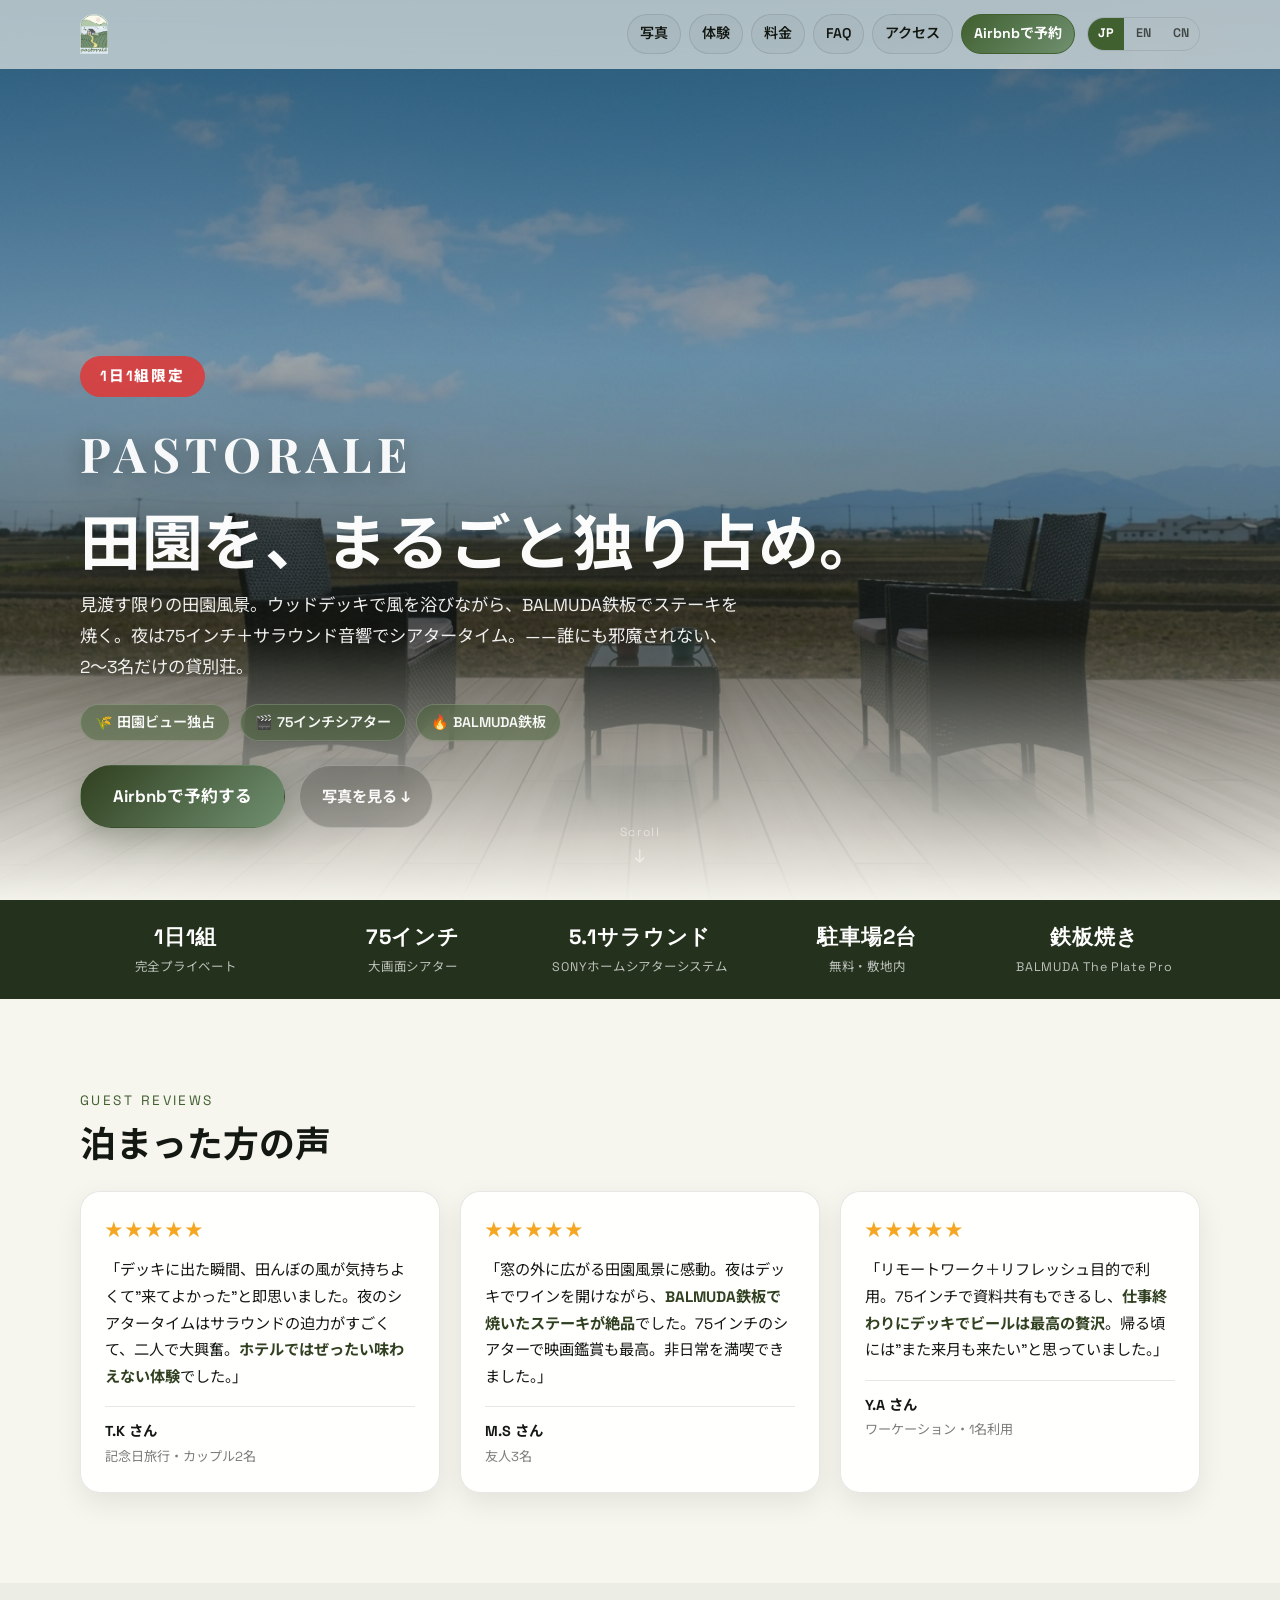
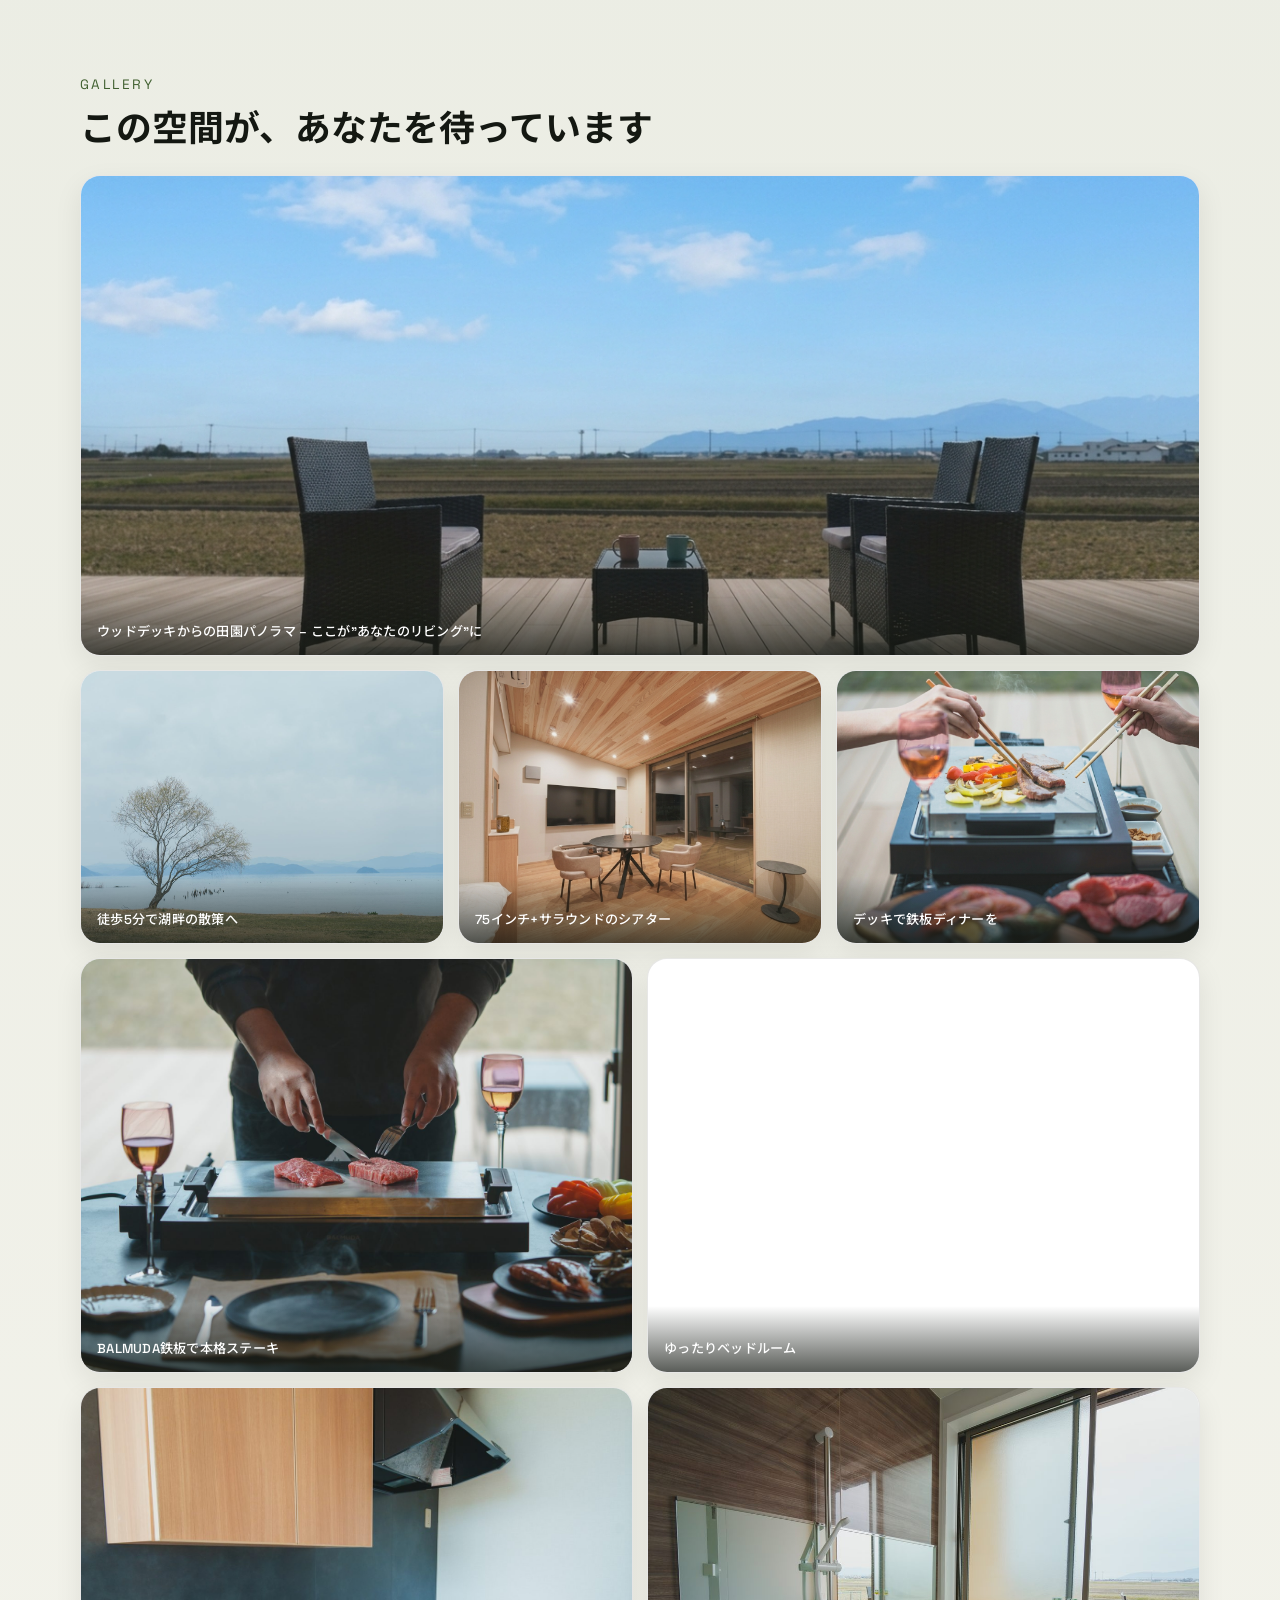
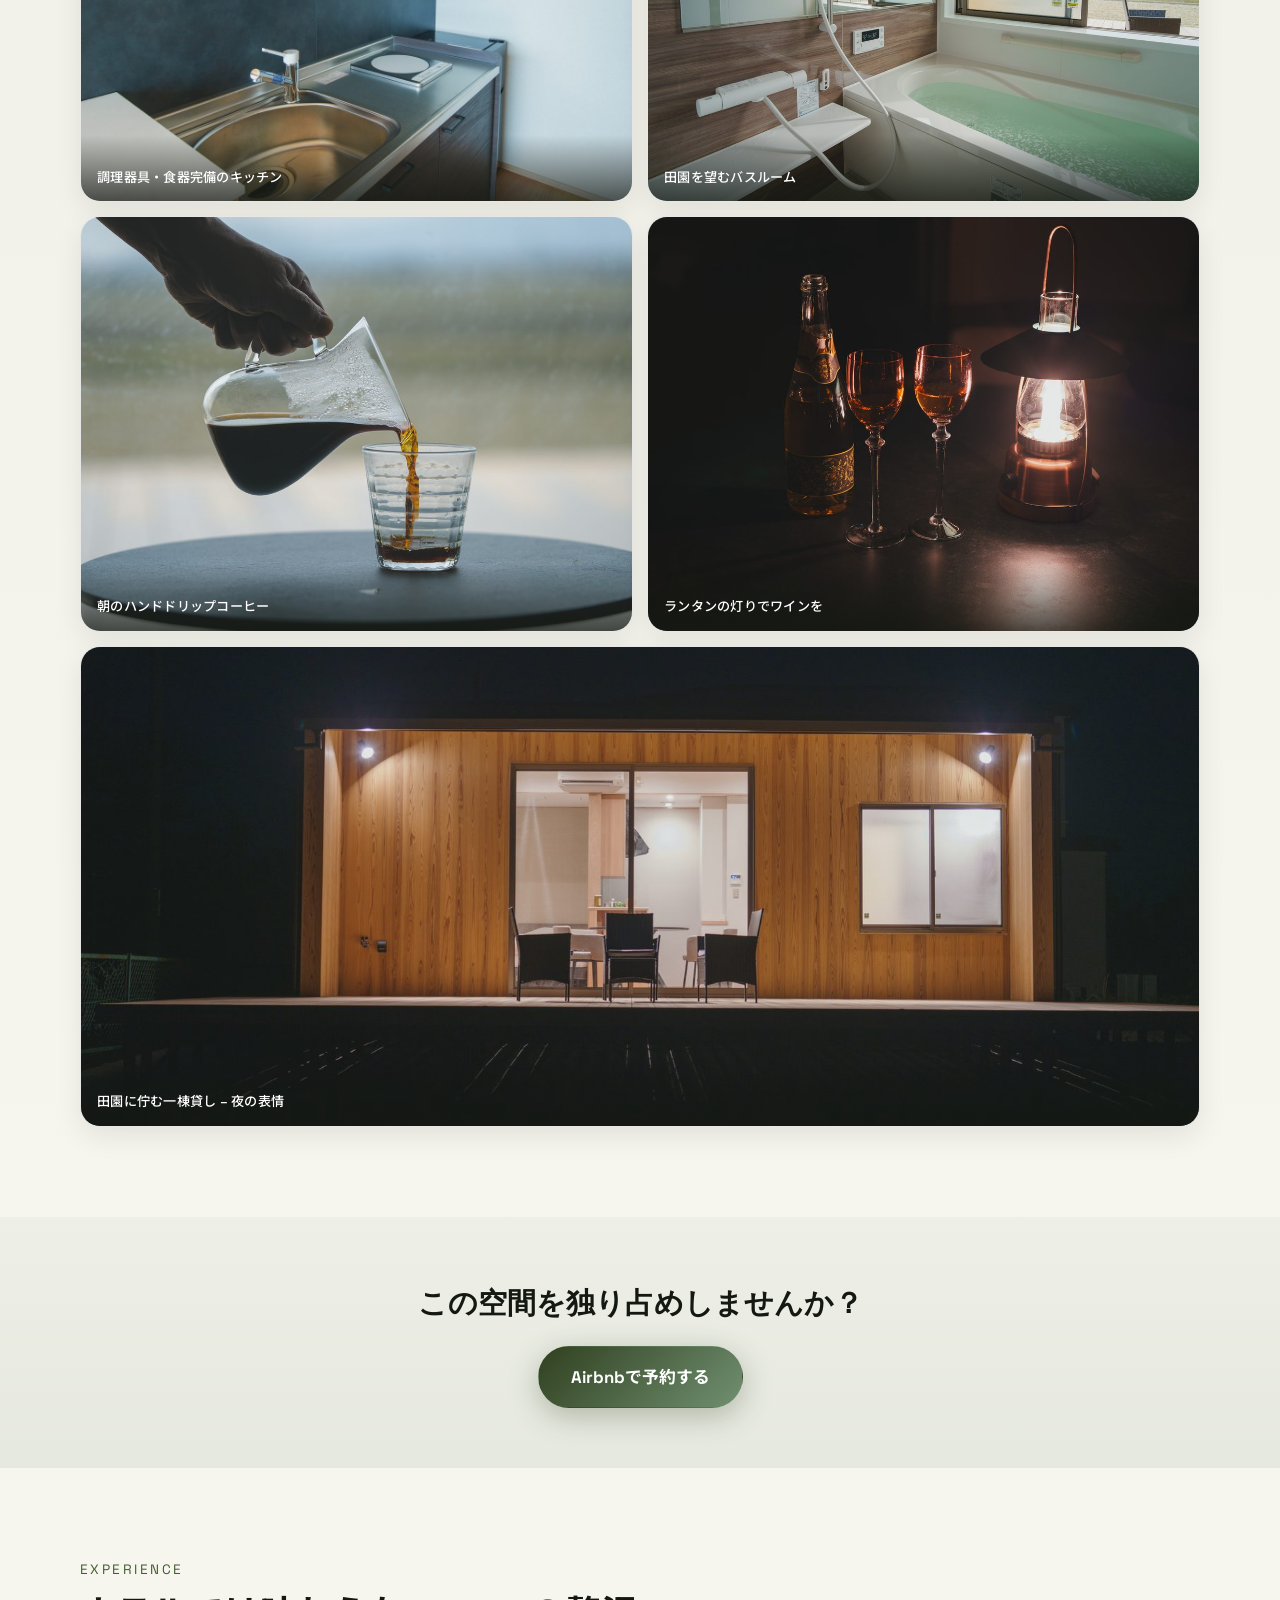
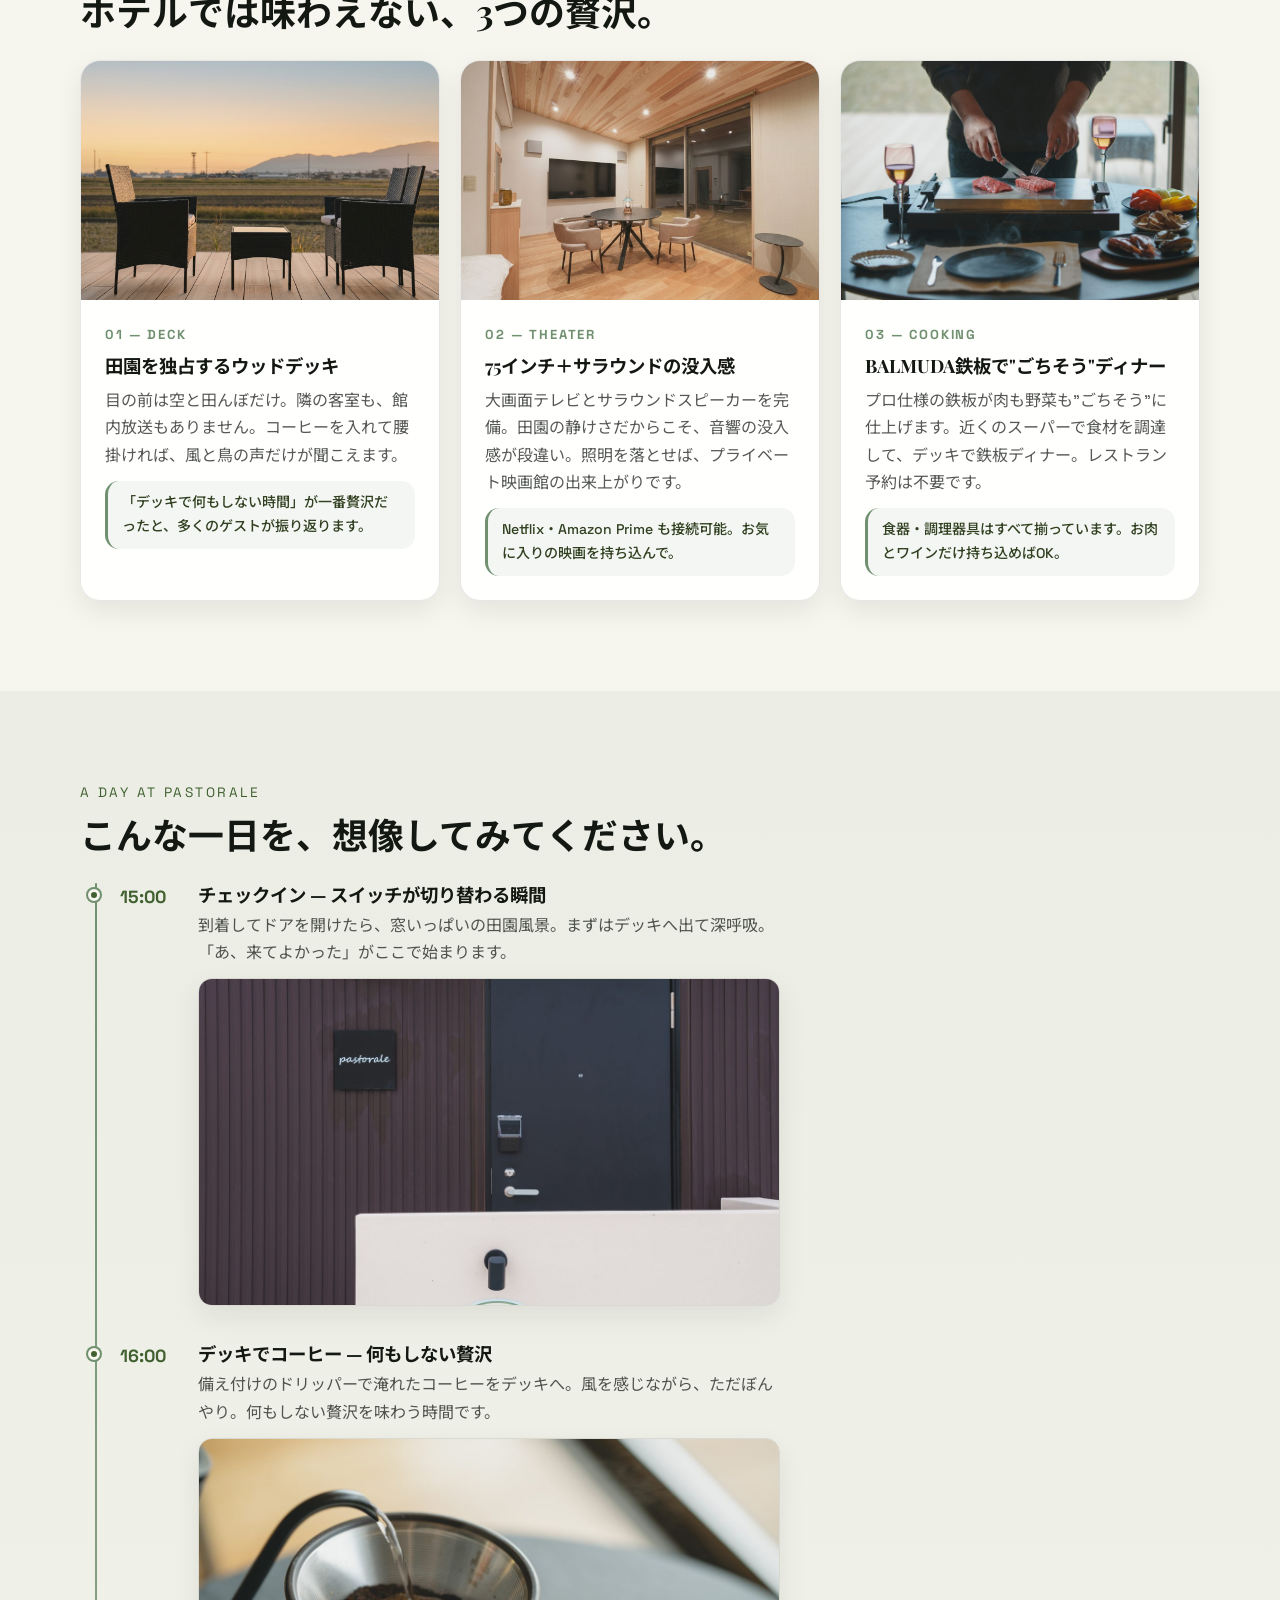
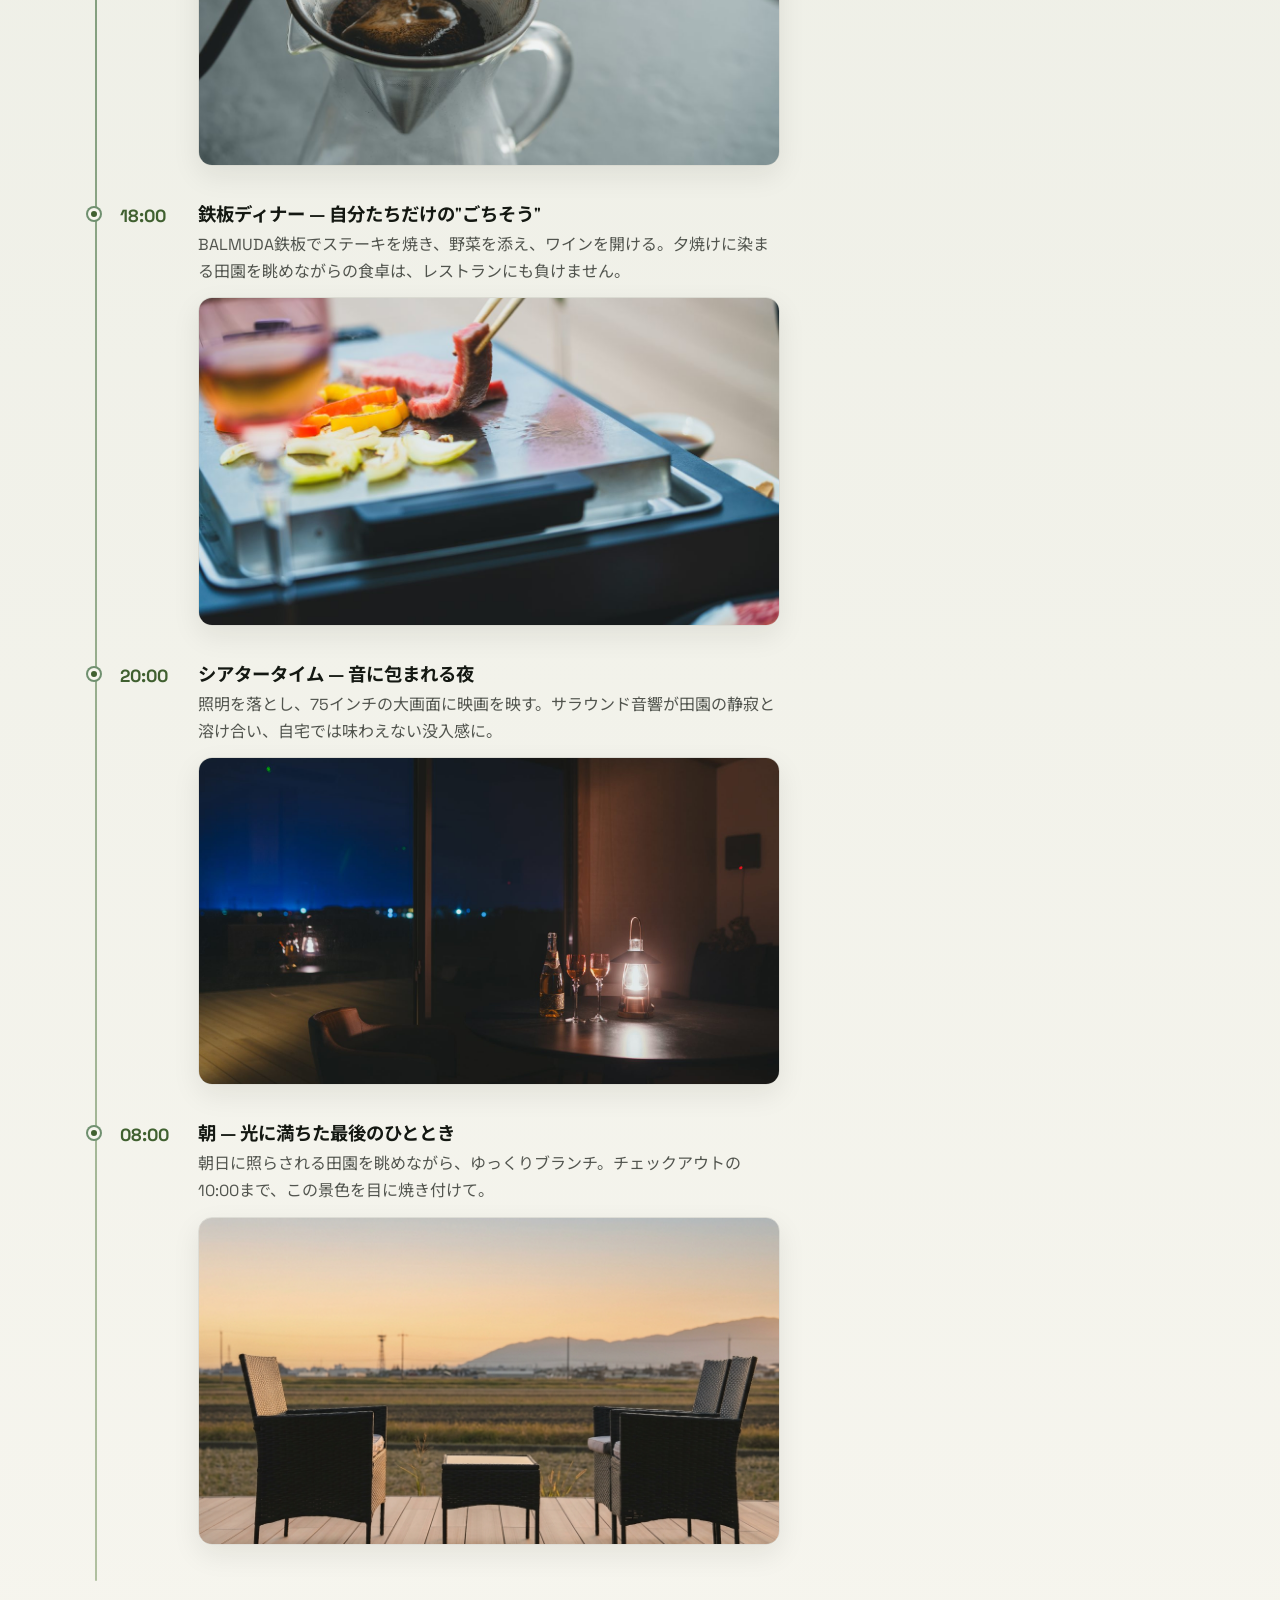
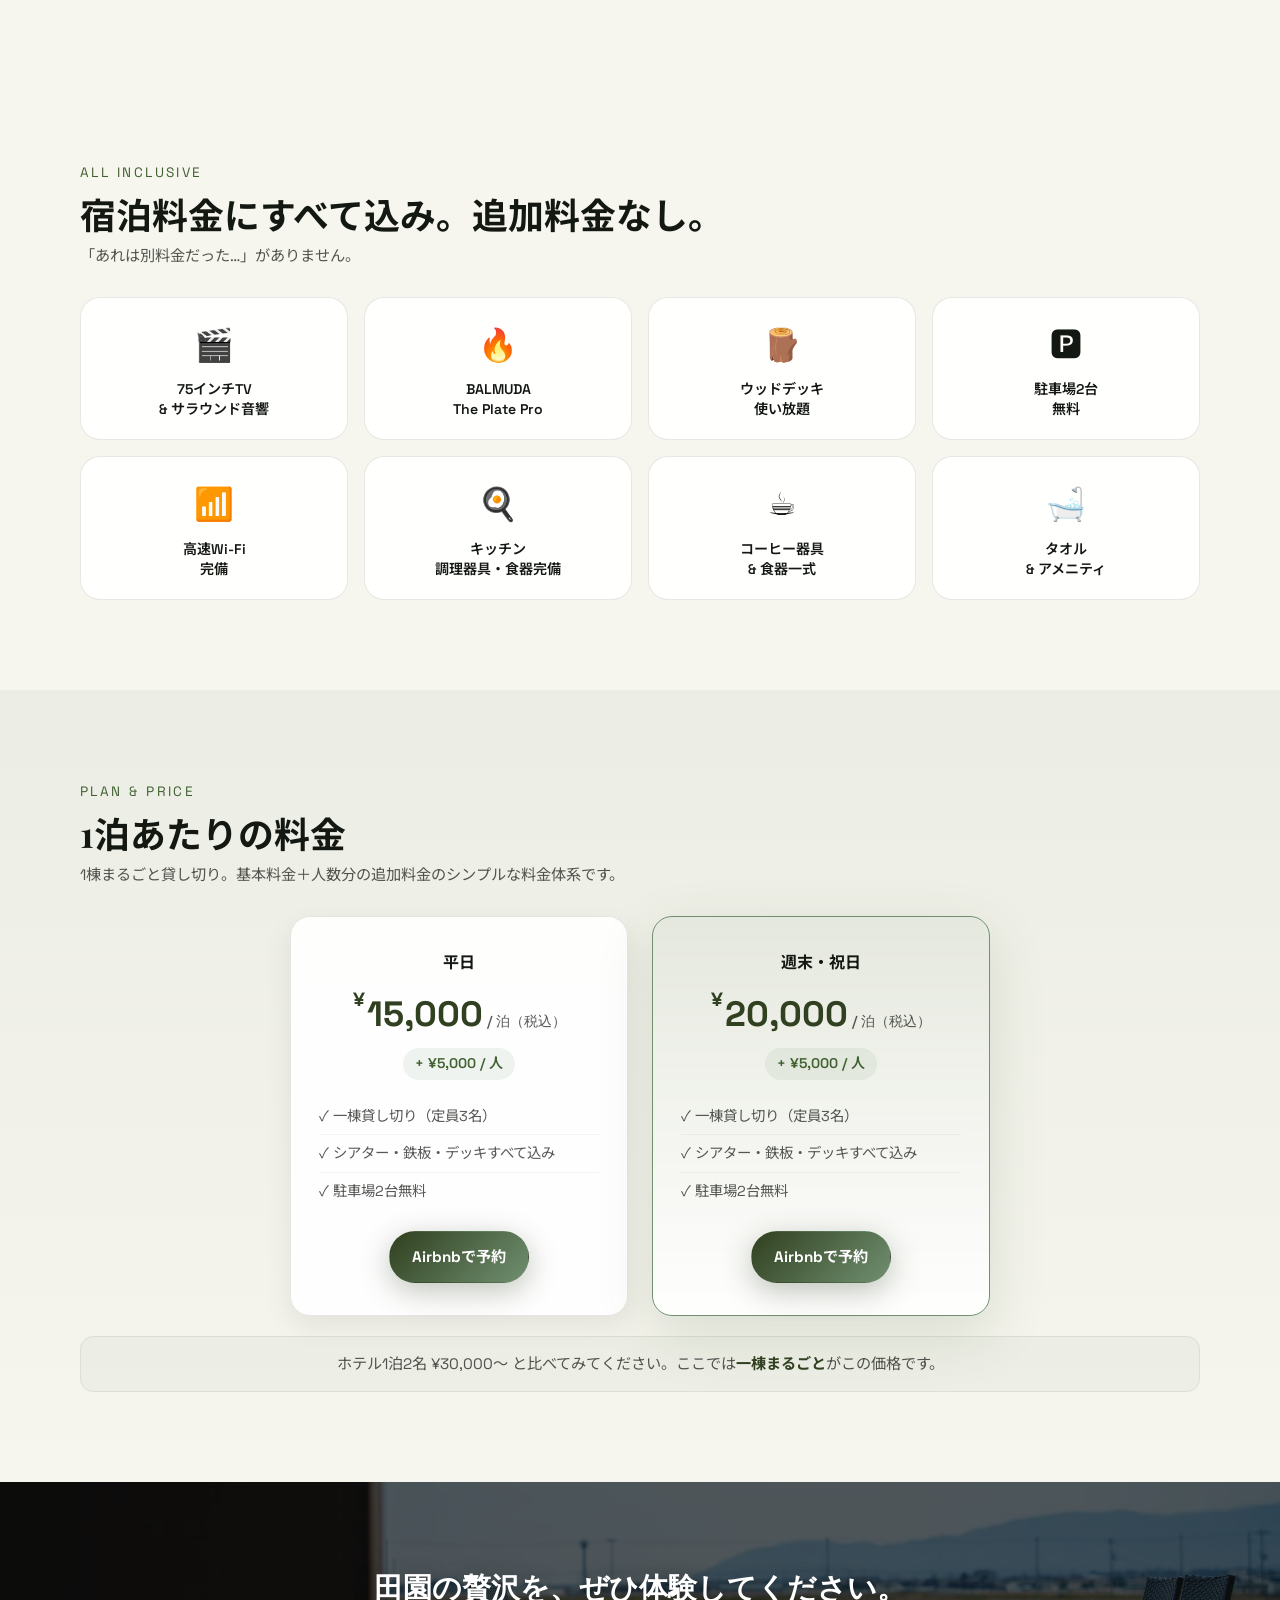
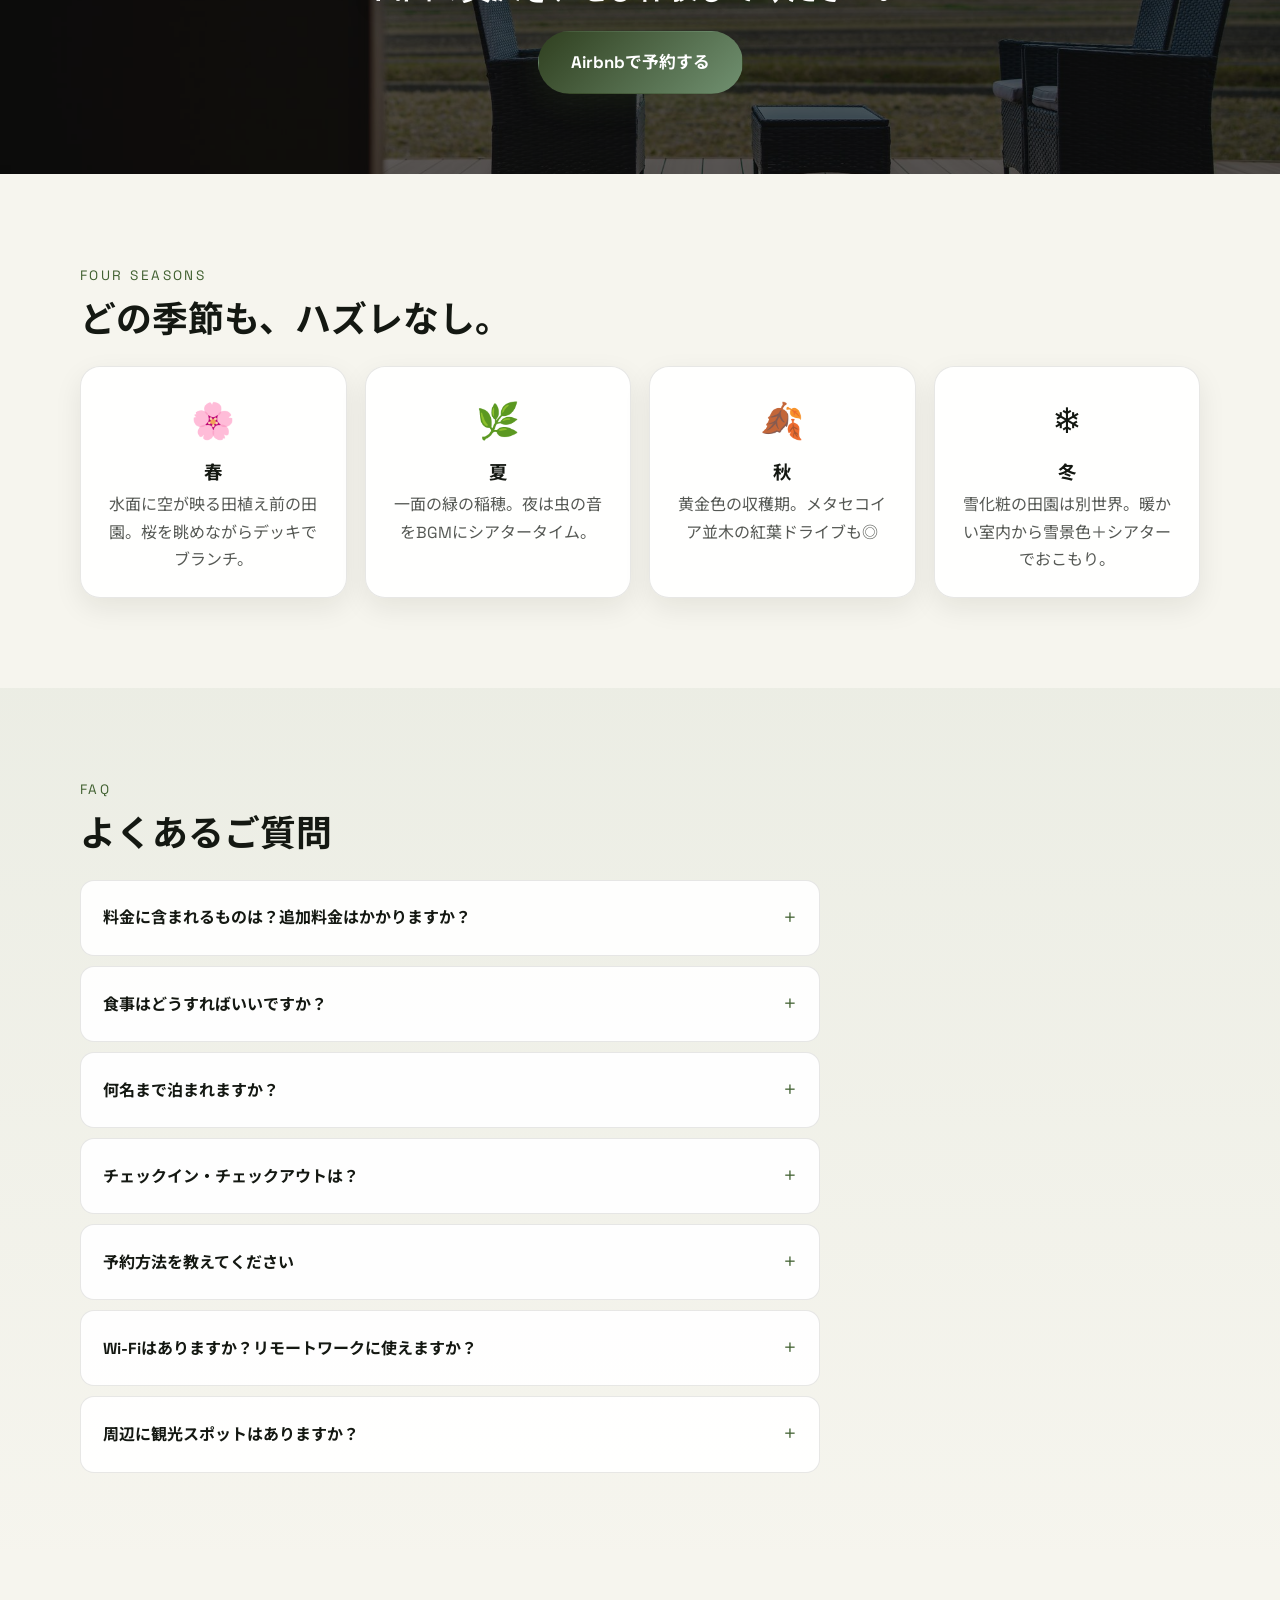
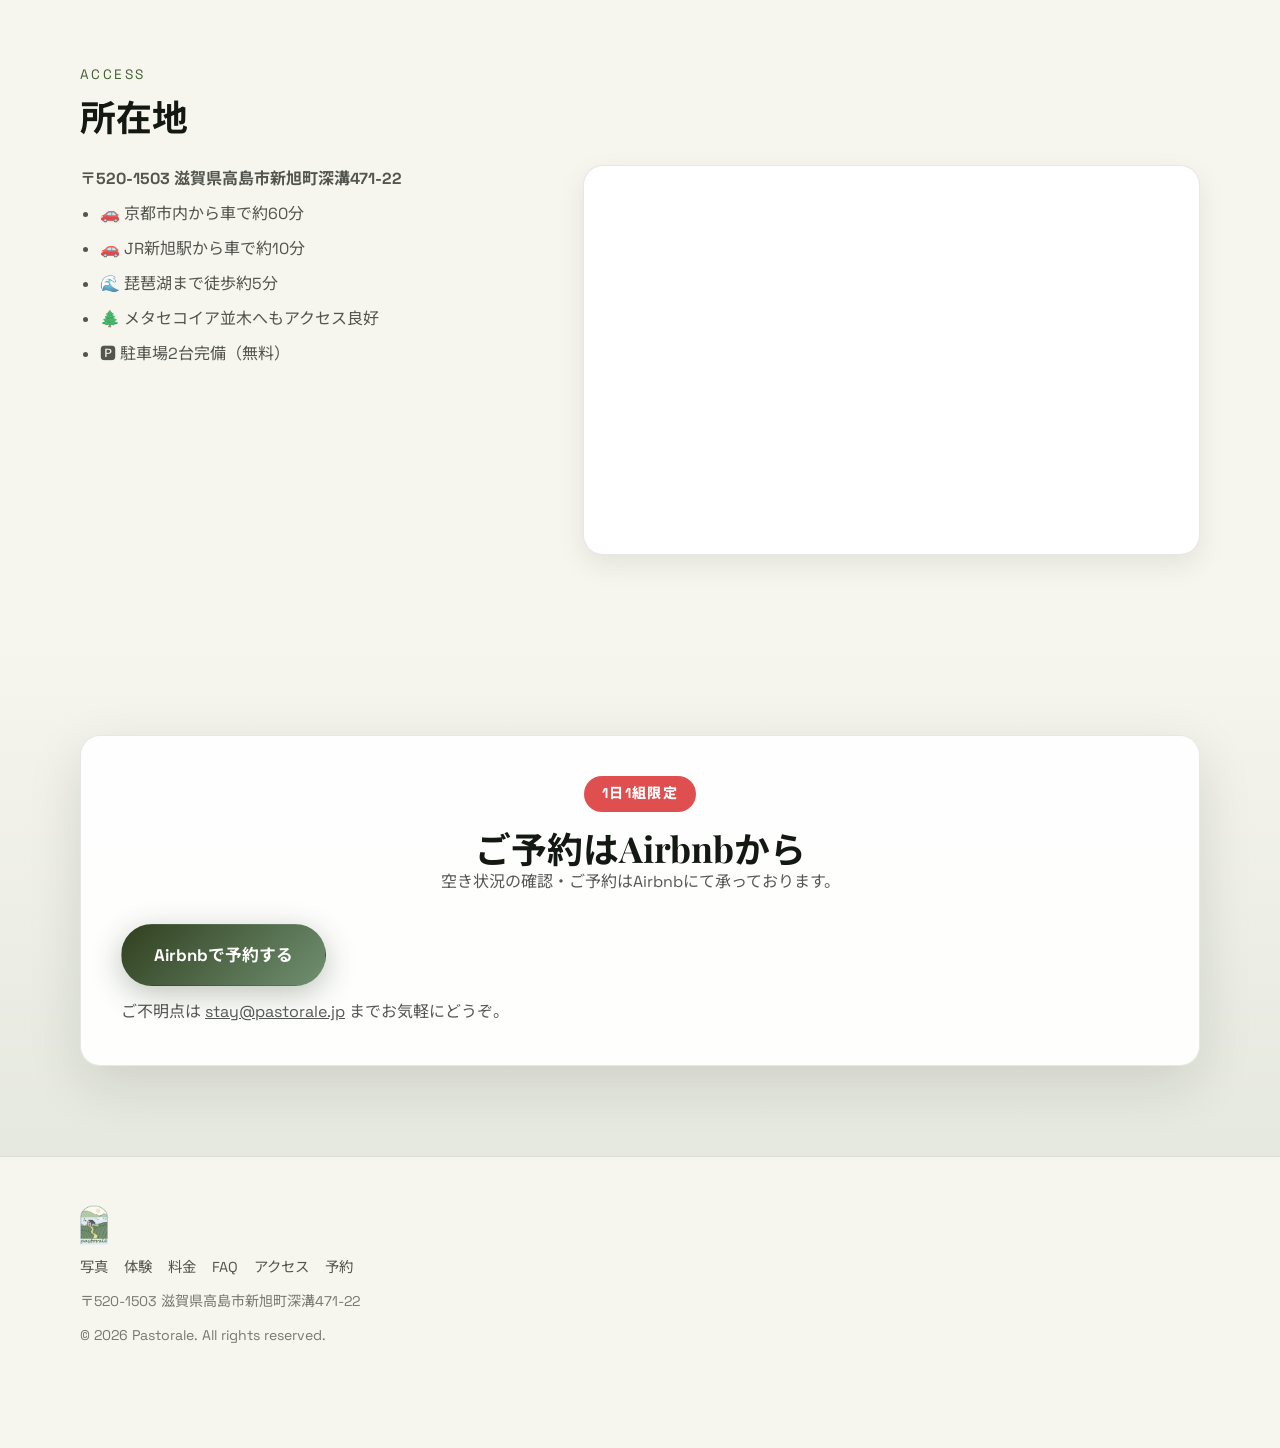
==== commit 69c0b32c: "Fix OGP: use GitHub Pages URLs for og:image/og:url" ====
--- a/index.html
+++ b/index.html
@@ -11,13 +11,13 @@
   <meta property="og:title" content="Pastorale | 1日1組限定・田園を独り占めする貸別荘">
   <meta property="og:description" content="【1日1組限定】滋賀県高島市の田園に佇む貸別荘。75インチシアター・BALMUDA鉄板・ウッドデッキ。">
   <meta property="og:type" content="website">
-  <meta property="og:url" content="https://pastorale.jp">
-  <meta property="og:image" content="https://pastorale.jp/images/hero-bg.png">
+  <meta property="og:url" content="https://gfcd-inc.github.io/Pastorale-Website/">
+  <meta property="og:image" content="https://gfcd-inc.github.io/Pastorale-Website/images/hero-bg.png">
   <meta property="og:locale" content="ja_JP">
   <meta name="twitter:card" content="summary_large_image">
   <meta name="twitter:title" content="Pastorale | 1日1組限定・田園を独り占めする貸別荘">
   <meta name="twitter:description" content="【1日1組限定】滋賀県高島市の田園貸別荘。75インチシアター・BALMUDA鉄板・ウッドデッキ完備。">
-  <meta name="twitter:image" content="https://pastorale.jp/images/hero-bg.png">
+  <meta name="twitter:image" content="https://gfcd-inc.github.io/Pastorale-Website/images/hero-bg.png">
 
   <!-- JSON-LD -->
   <script type="application/ld+json">
@@ -26,7 +26,7 @@
     "@type": "LodgingBusiness",
     "name": "Pastorale",
     "description": "1日1組限定。滋賀県高島市の田園に佇む2-3名向け貸別荘",
-    "url": "https://pastorale.jp",
+    "url": "https://gfcd-inc.github.io/Pastorale-Website/",
     "address": {
       "@type": "PostalAddress",
       "streetAddress": "新旭町深溝471-22",
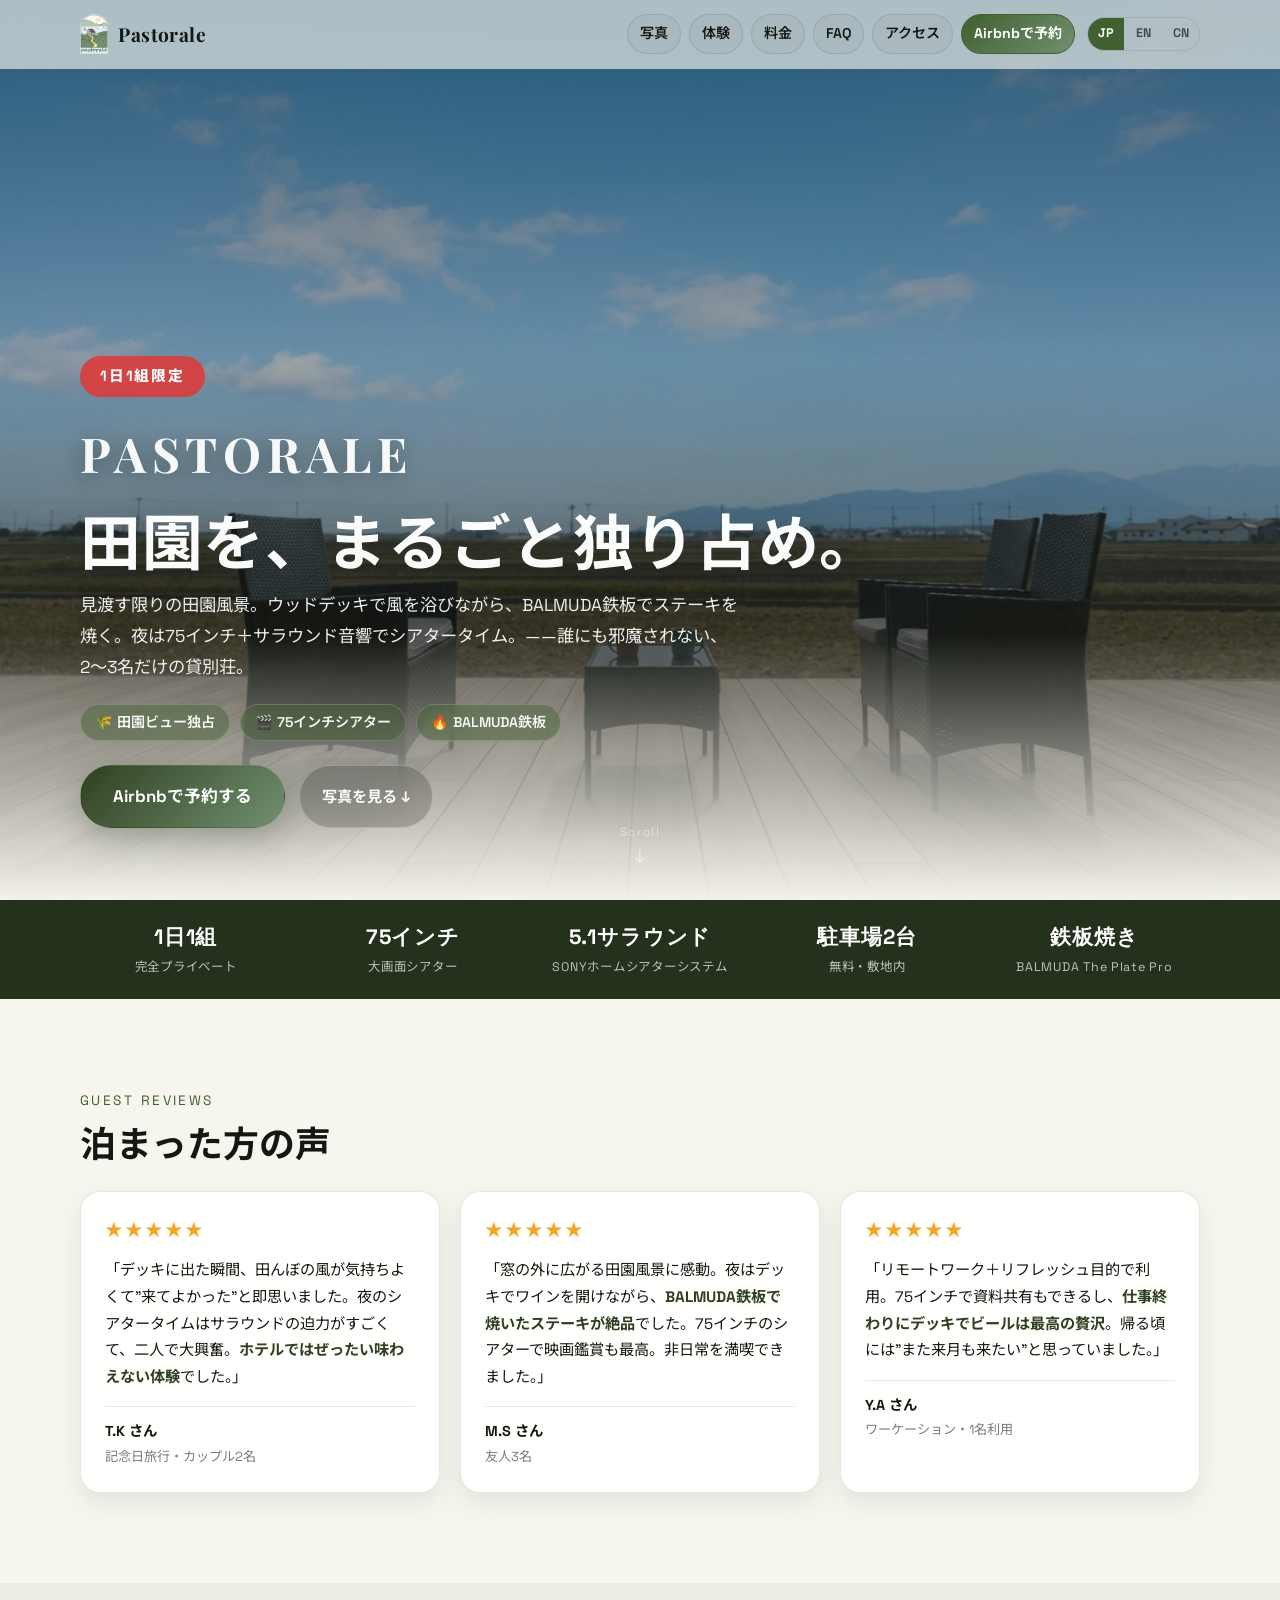
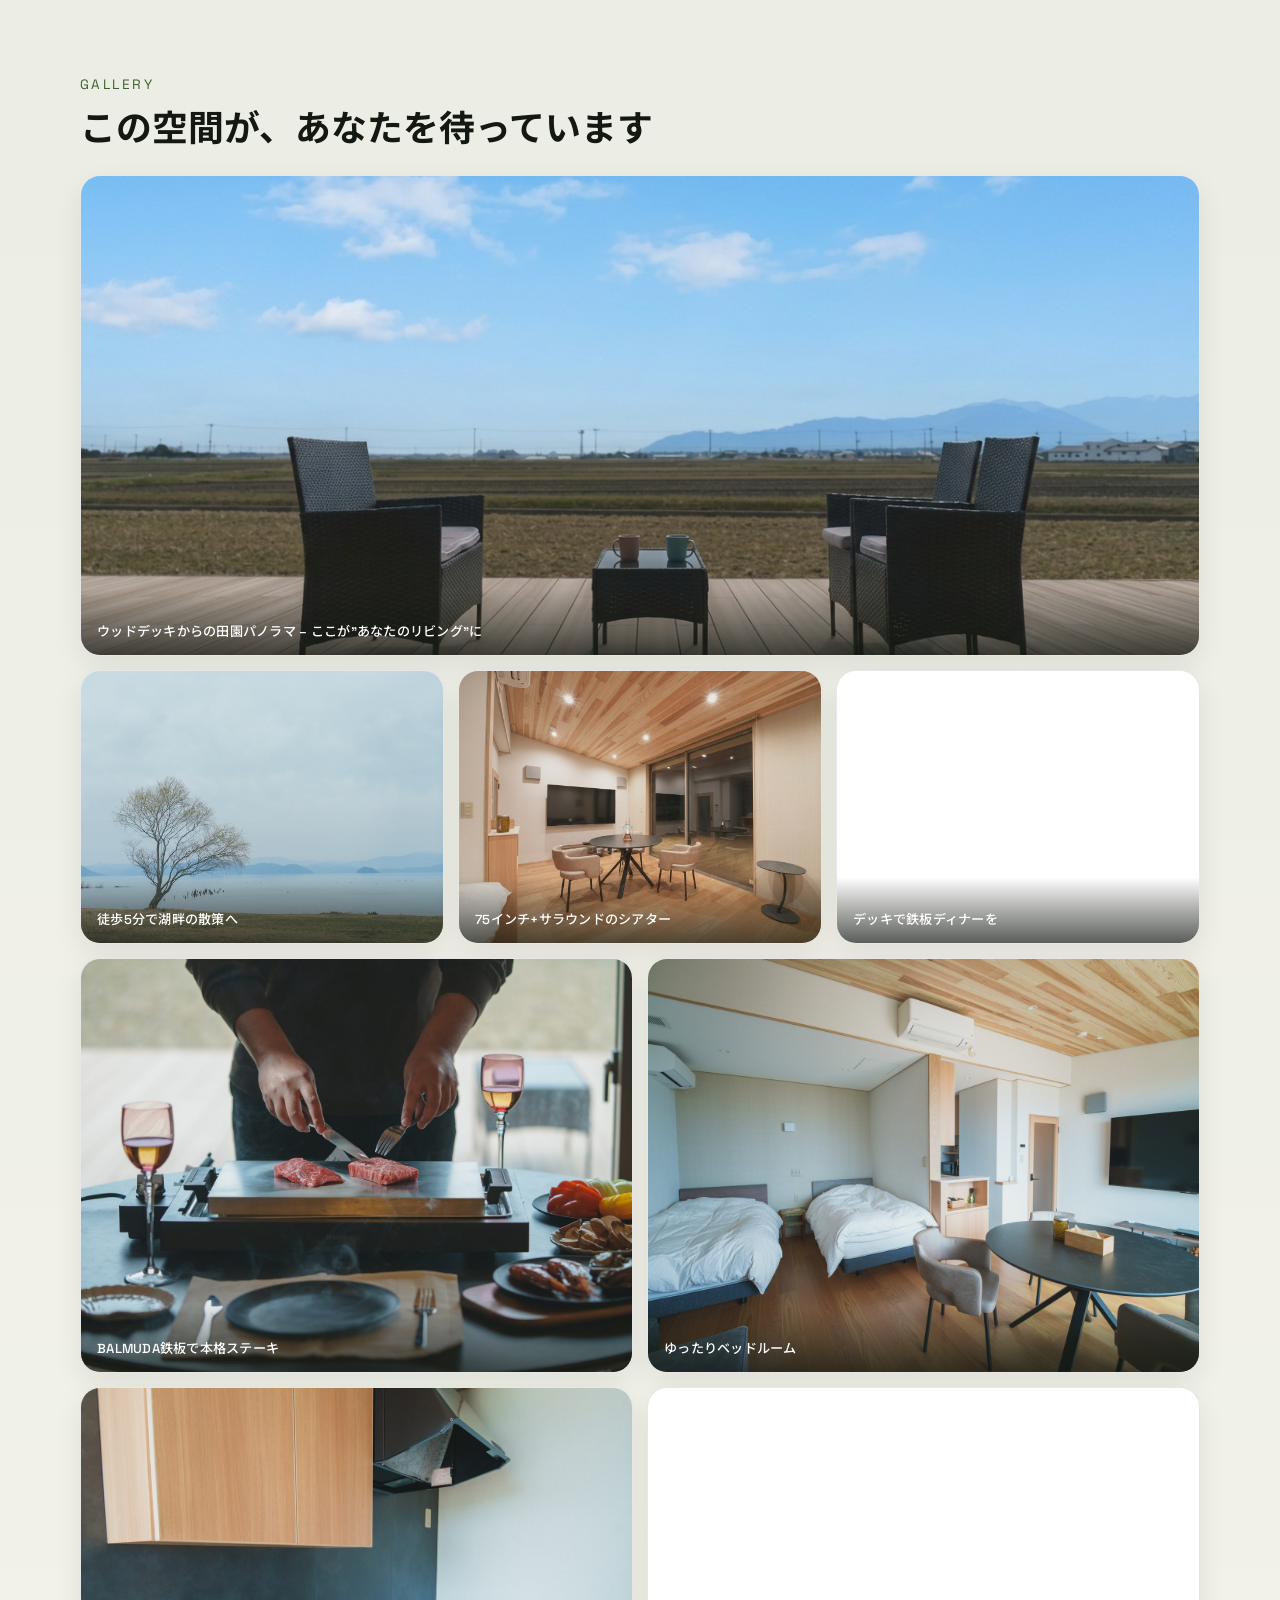
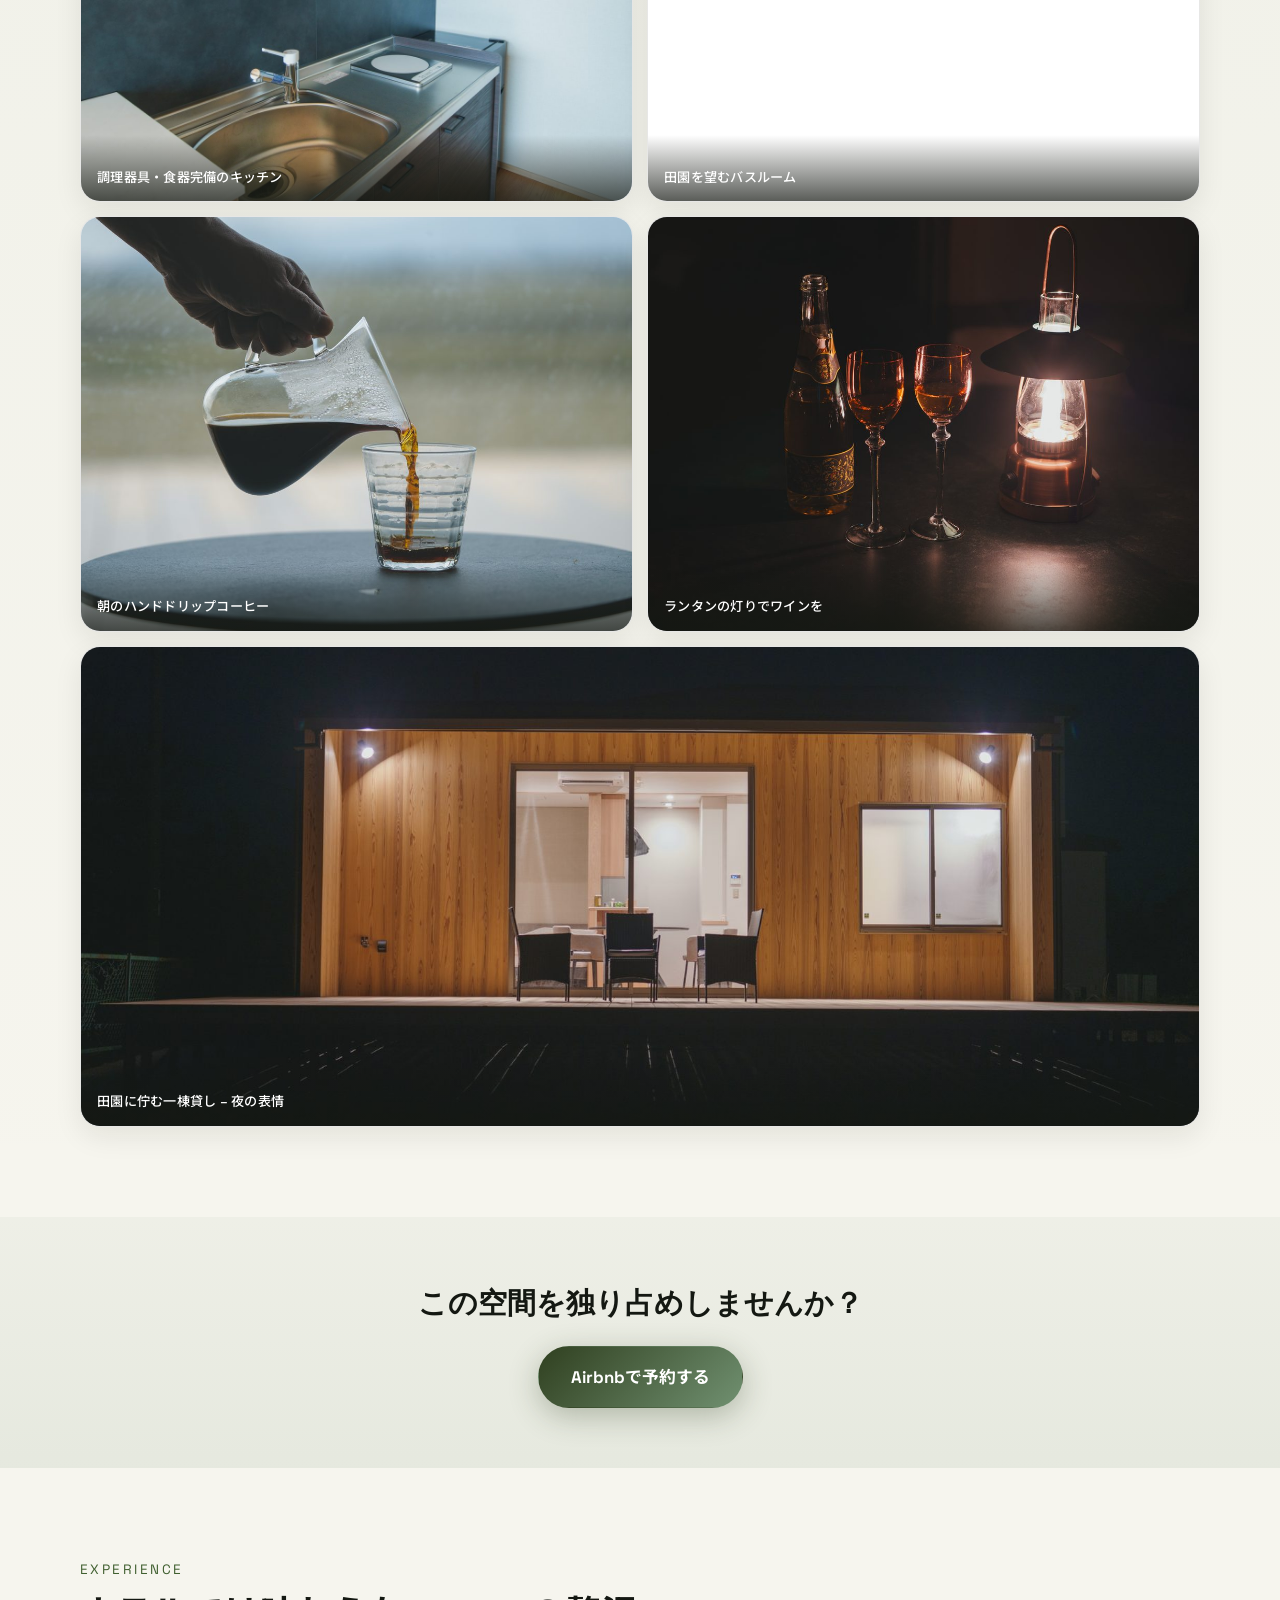
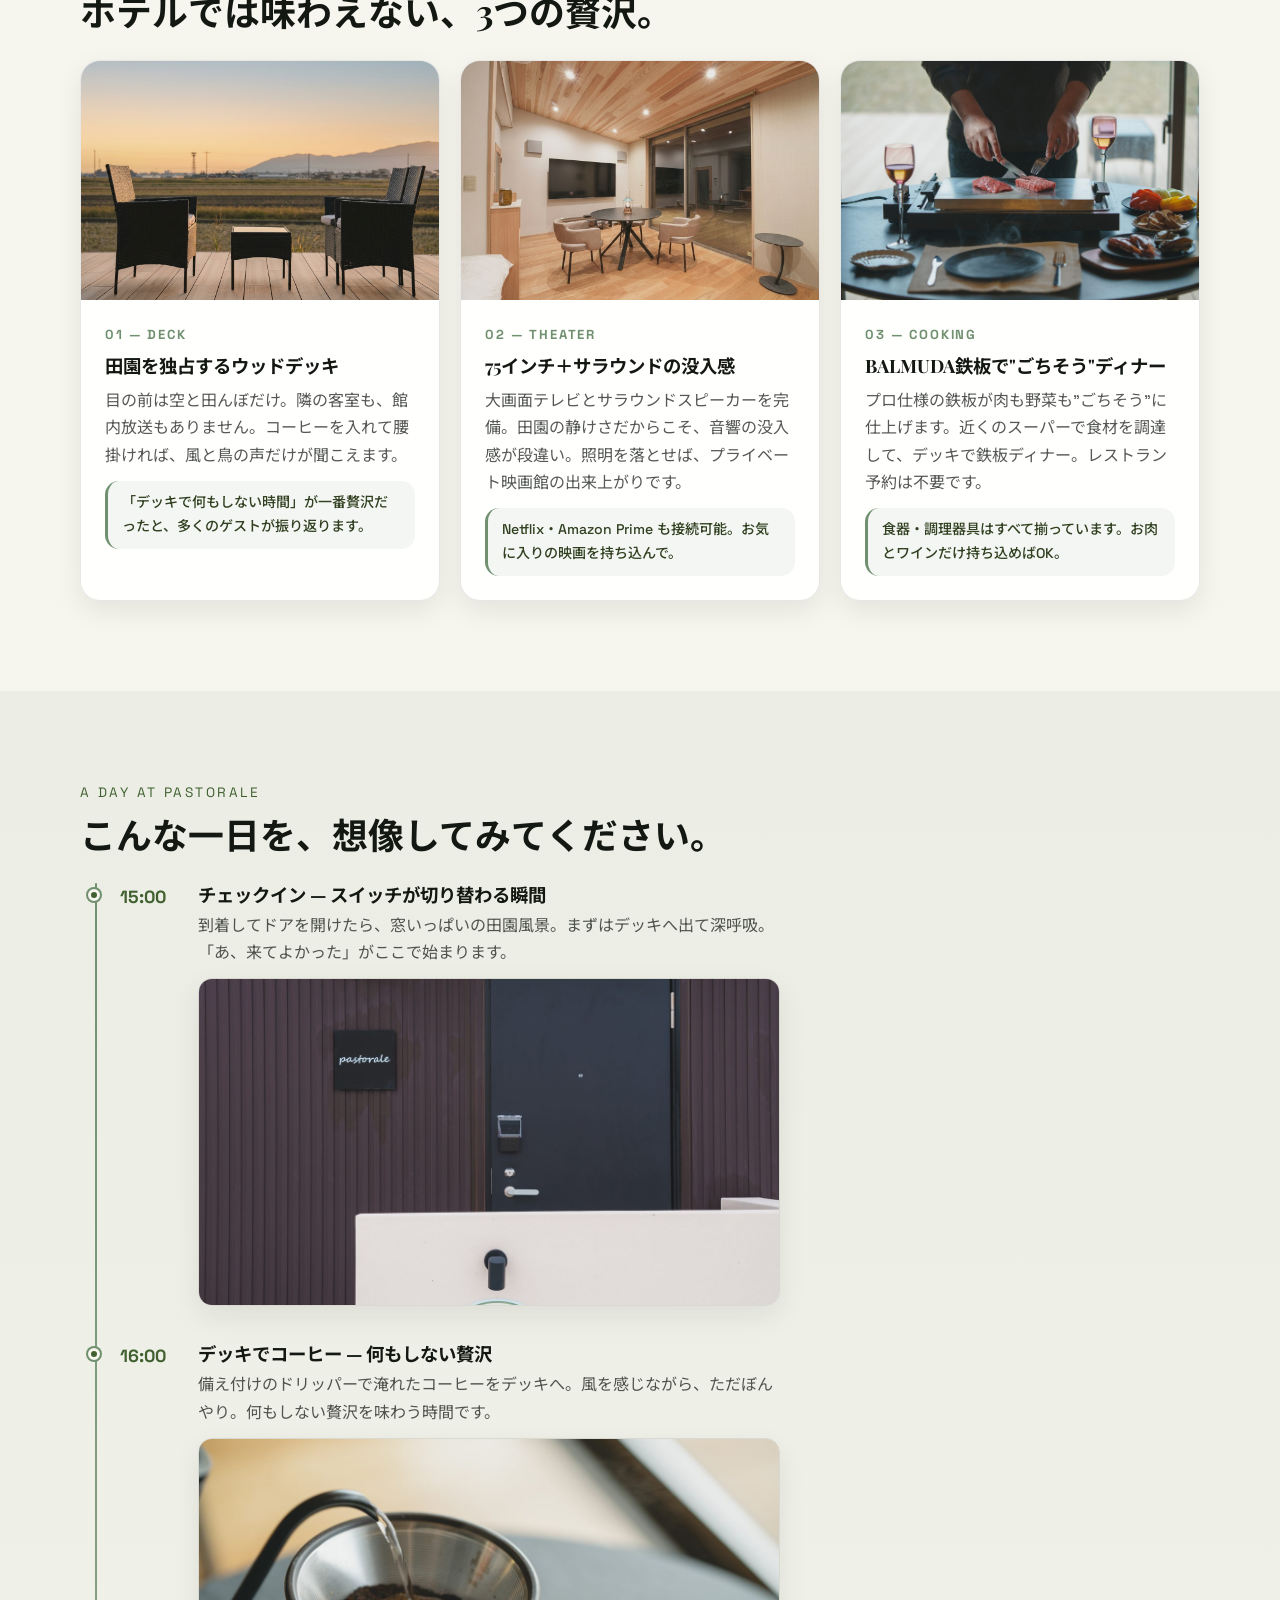
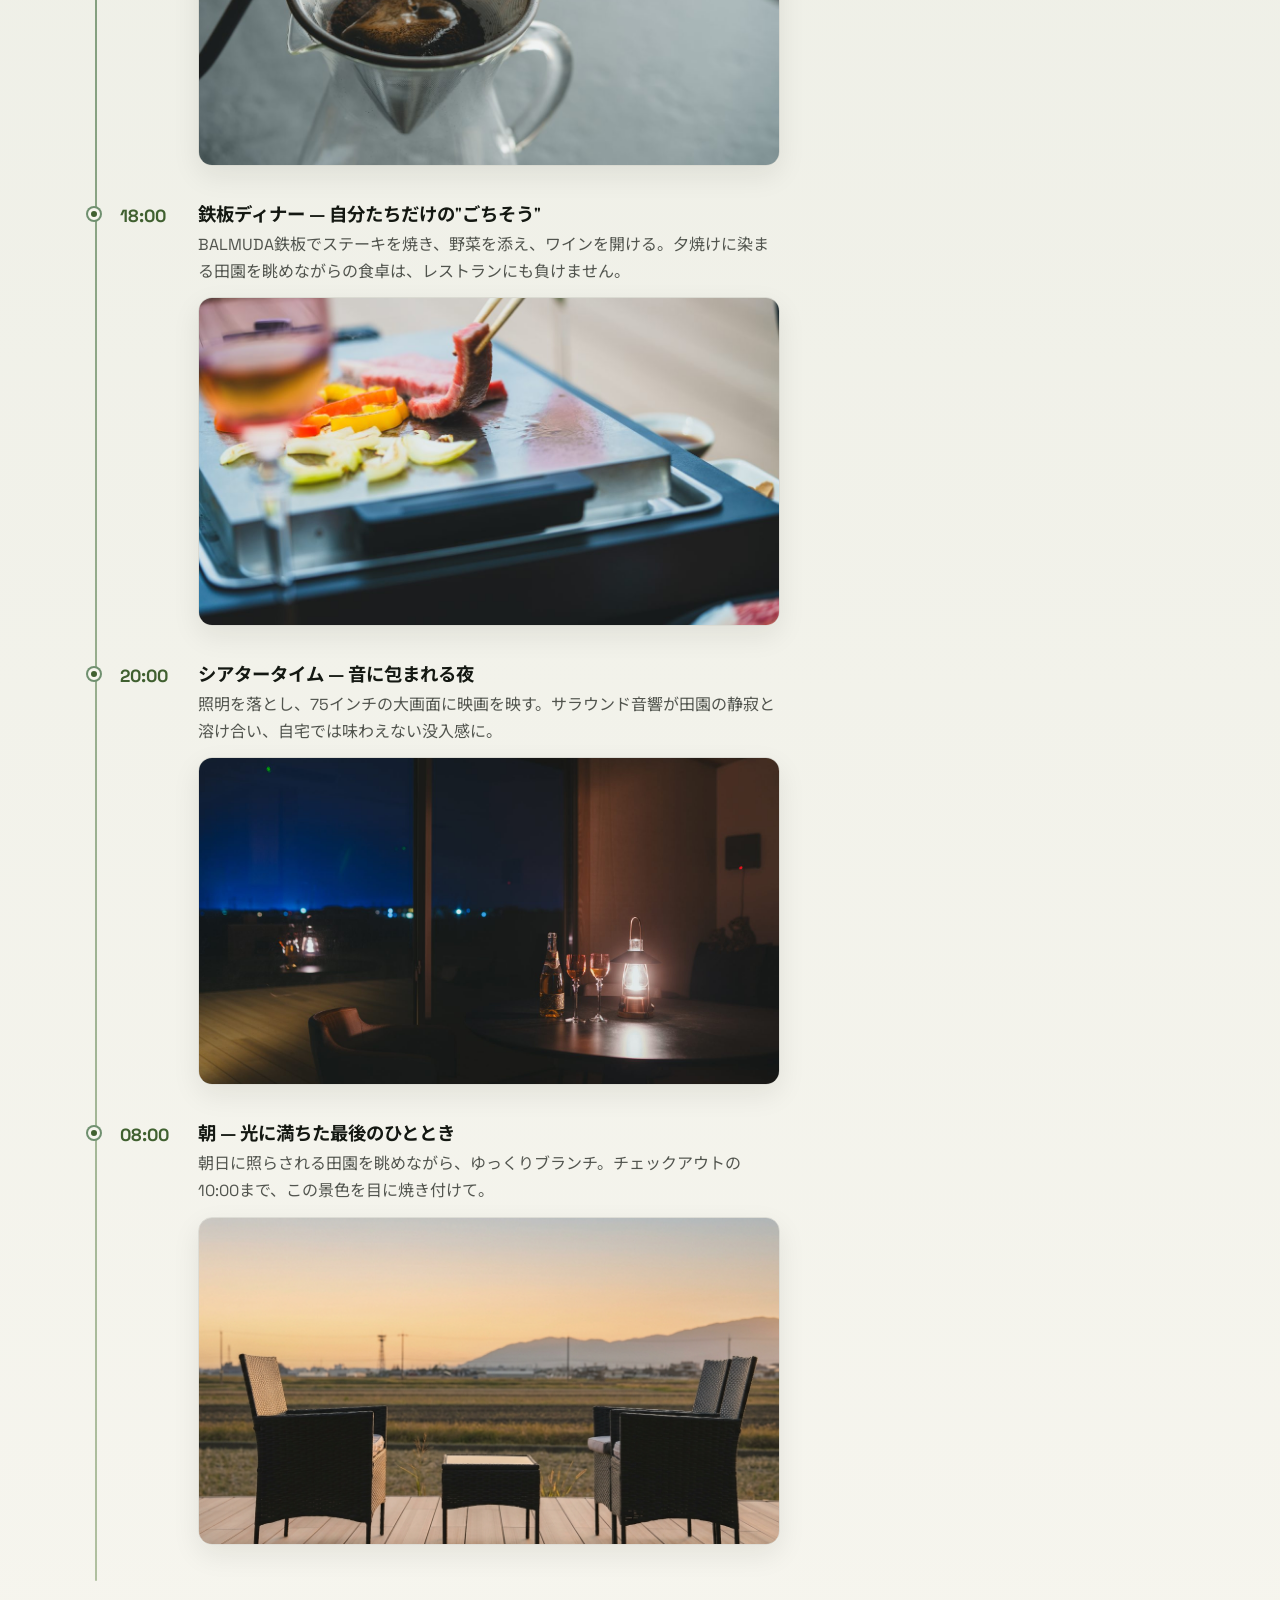
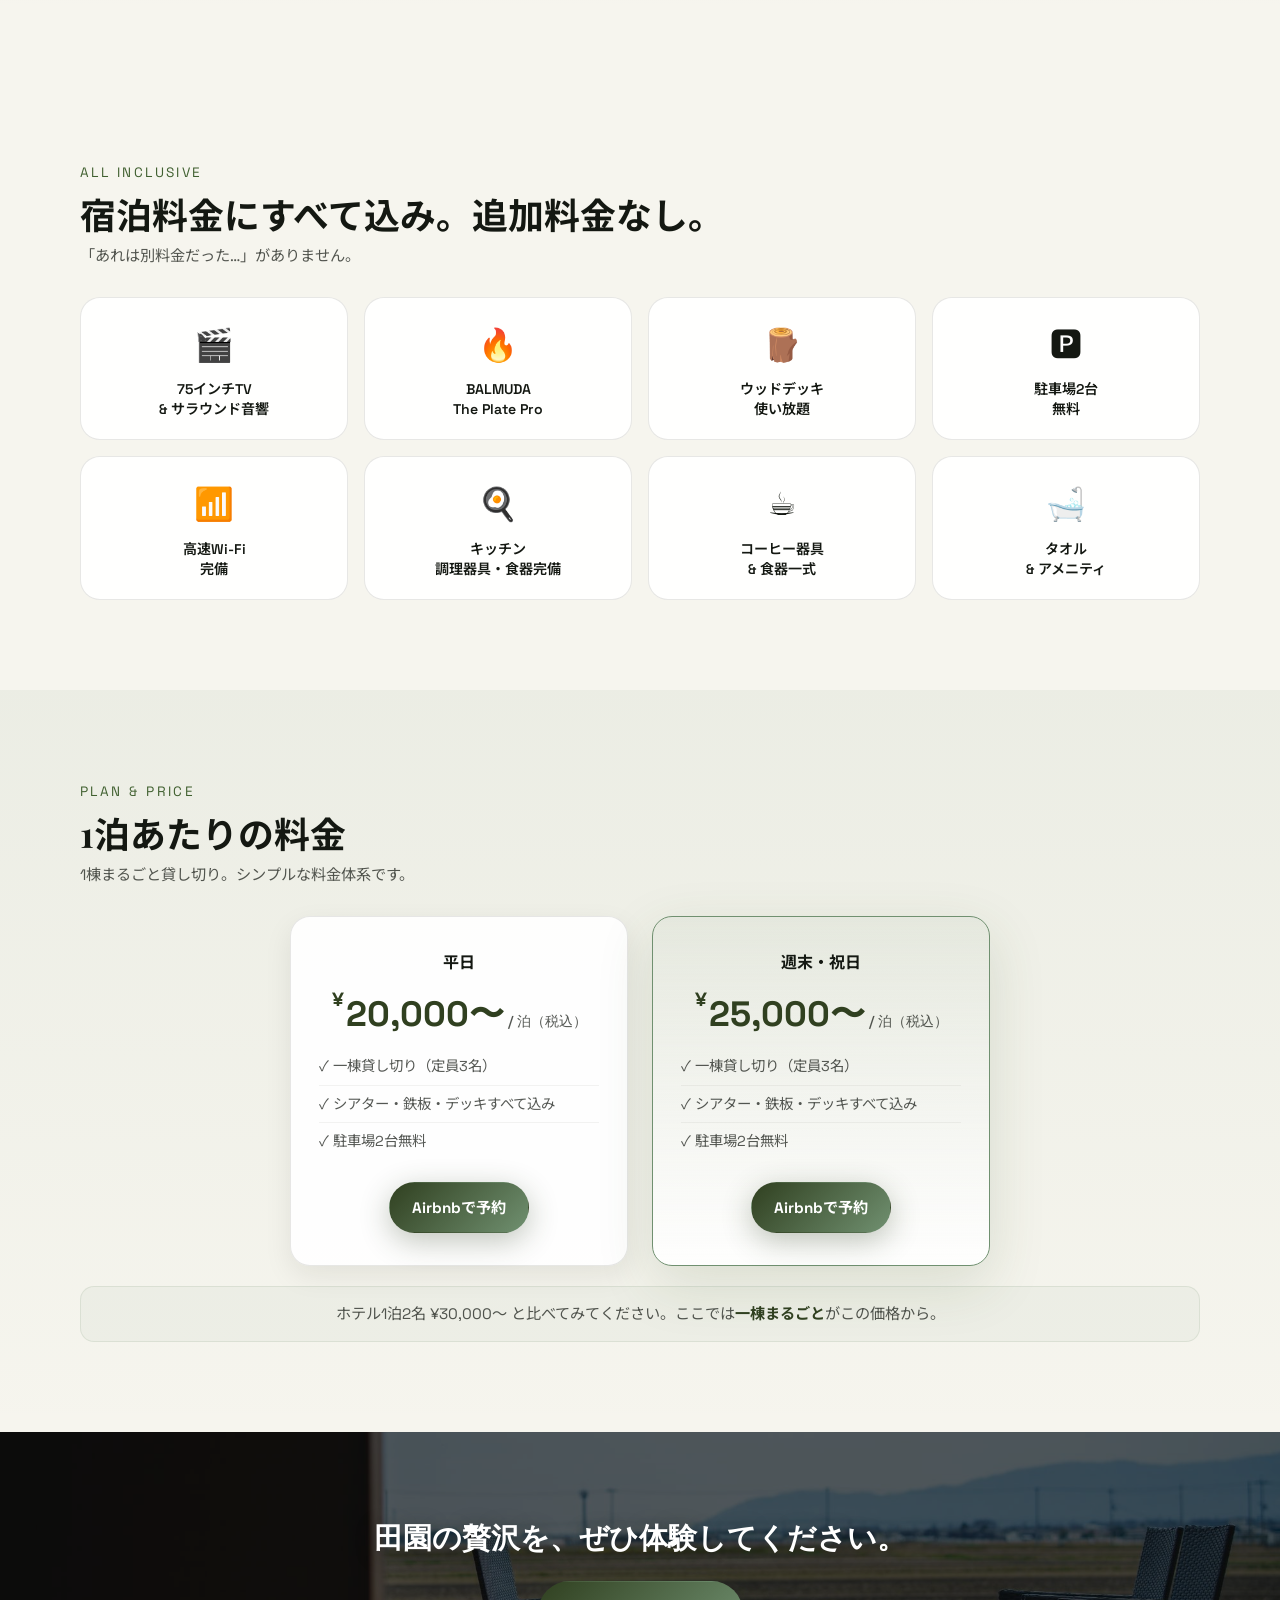
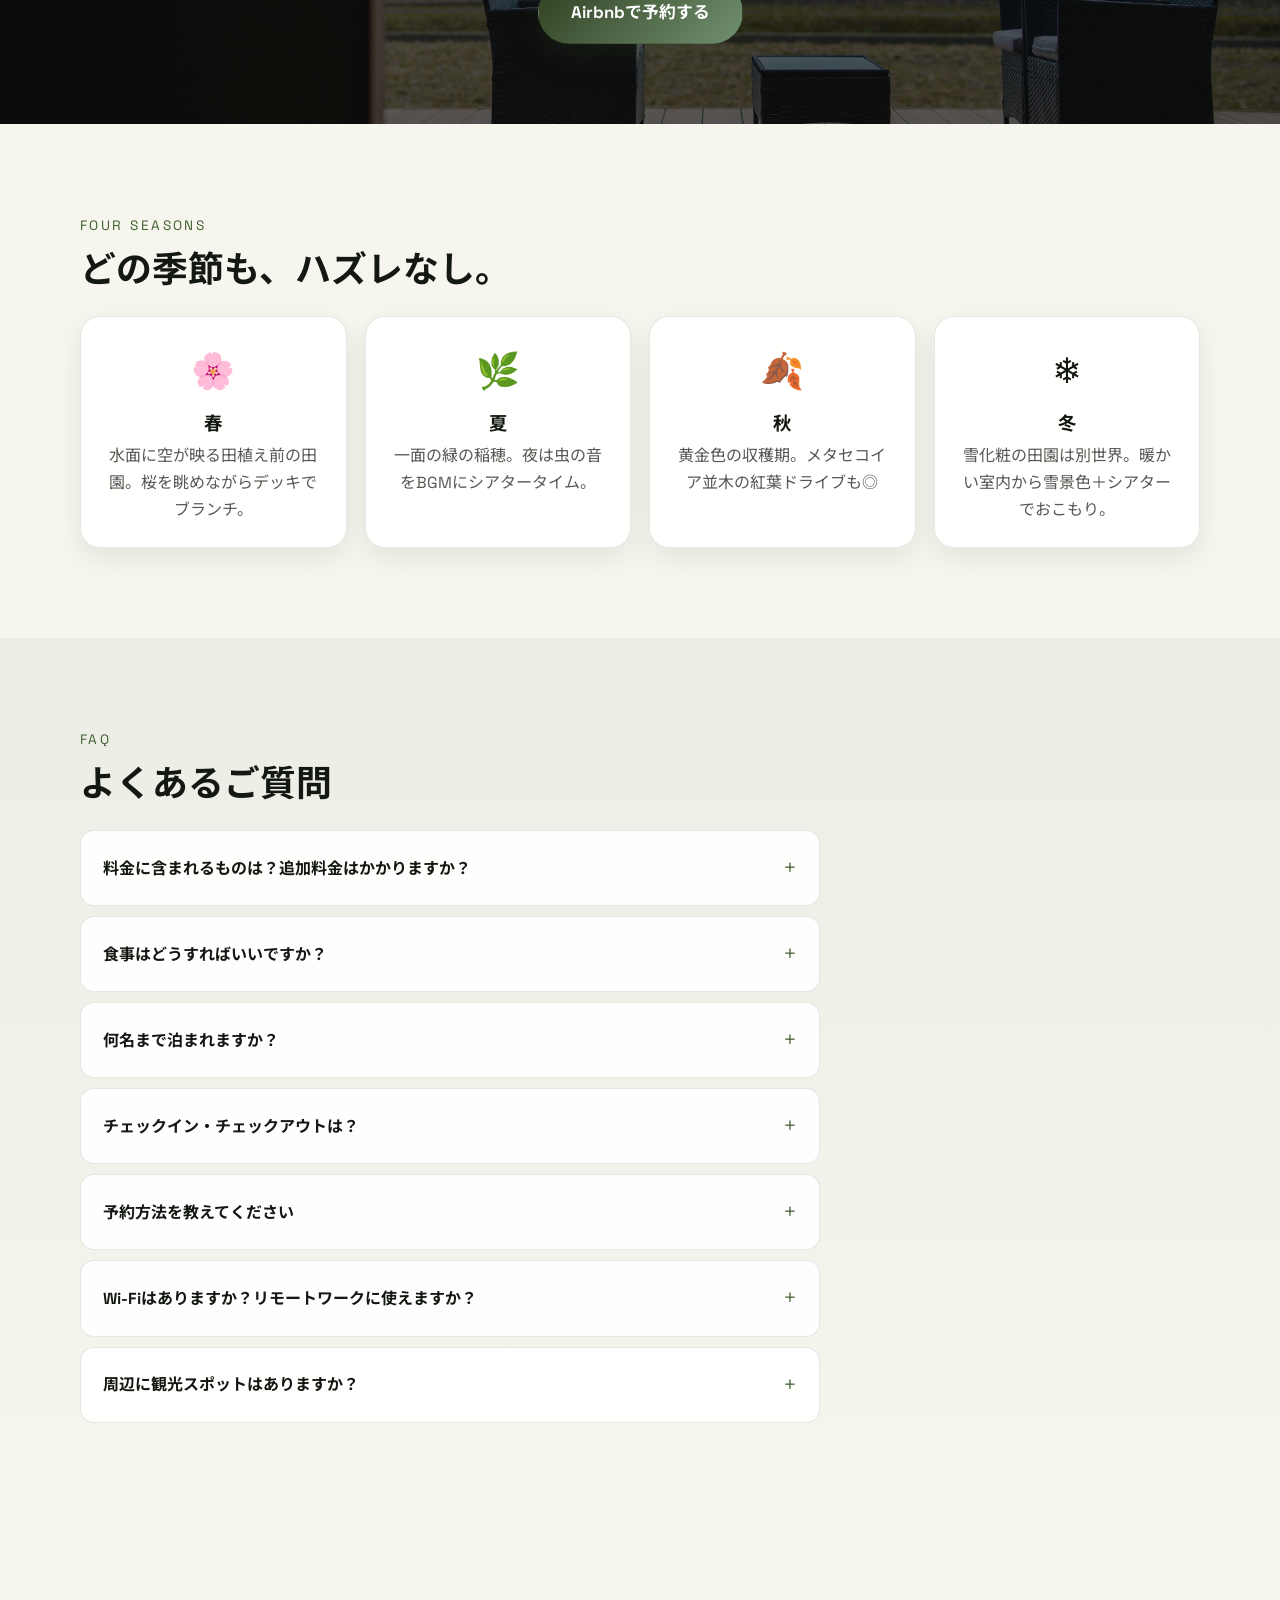
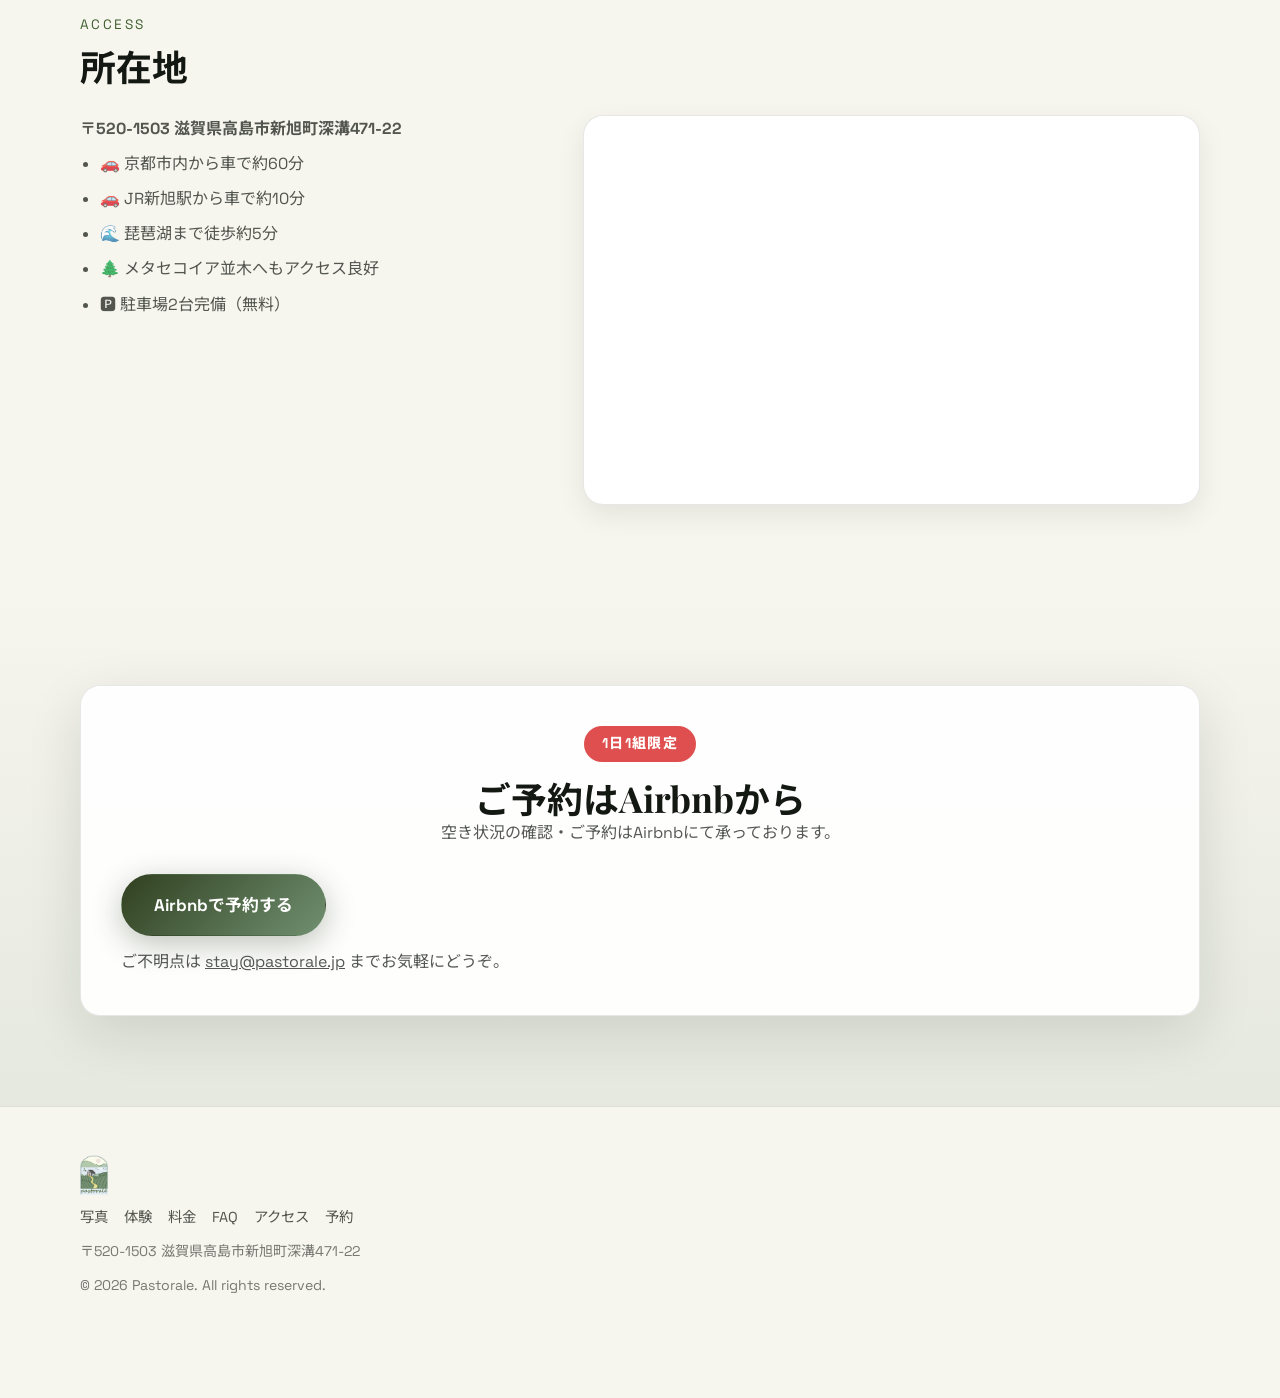
==== commit 3c6386c0: "Add Pastorale text next to logo, update pricing to ¥20,000~/¥25,000~ without per-person fee" ====
--- a/index.html
+++ b/index.html
@@ -61,6 +61,7 @@
       <nav class="nav">
         <a class="brand" href="#top" aria-label="Pastorale トップへ">
           <img class="brand__logo" src="images/%E3%83%AD%E3%82%B4%20(1).png" alt="Pastorale ロゴ">
+          <span class="brand__name">Pastorale</span>
         </a>
         <button class="hamburger" id="menuToggle" aria-label="メニューを開く" aria-expanded="false">
           <span></span><span></span><span></span>
@@ -403,14 +404,13 @@
         <div class="section__head reveal">
           <p class="kicker">Plan &amp; Price</p>
           <h2>1泊あたりの料金</h2>
-          <p class="sub">1棟まるごと貸し切り。基本料金＋人数分の追加料金のシンプルな料金体系です。</p>
+          <p class="sub">1棟まるごと貸し切り。シンプルな料金体系です。</p>
         </div>
 
         <div class="plans reveal">
           <div class="plan-card">
             <p class="plan-card__label">平日</p>
-            <p class="plan-card__price"><span class="plan-card__yen">¥</span>15,000<span class="plan-card__unit"> / 泊（税込）</span></p>
-            <p class="plan-card__per">+ ¥5,000 / 人</p>
+            <p class="plan-card__price"><span class="plan-card__yen">¥</span>20,000〜<span class="plan-card__unit"> / 泊（税込）</span></p>
             <ul class="plan-card__features">
               <li>✓ 一棟貸し切り（定員3名）</li>
               <li>✓ シアター・鉄板・デッキすべて込み</li>
@@ -420,8 +420,7 @@
           </div>
           <div class="plan-card plan-card--accent">
             <p class="plan-card__label">週末・祝日</p>
-            <p class="plan-card__price"><span class="plan-card__yen">¥</span>20,000<span class="plan-card__unit"> / 泊（税込）</span></p>
-            <p class="plan-card__per">+ ¥5,000 / 人</p>
+            <p class="plan-card__price"><span class="plan-card__yen">¥</span>25,000〜<span class="plan-card__unit"> / 泊（税込）</span></p>
             <ul class="plan-card__features">
               <li>✓ 一棟貸し切り（定員3名）</li>
               <li>✓ シアター・鉄板・デッキすべて込み</li>
@@ -430,7 +429,7 @@
             <a class="btn btn--primary" href="https://www.airbnb.jp/rooms/XXXXXXX" target="_blank" rel="noopener noreferrer">Airbnbで予約</a>
           </div>
         </div>
-        <p class="plan-comparison reveal">ホテル1泊2名 ¥30,000〜 と比べてみてください。ここでは<strong>一棟まるごと</strong>がこの価格です。</p>
+        <p class="plan-comparison reveal">ホテル1泊2名 ¥30,000〜 と比べてみてください。ここでは<strong>一棟まるごと</strong>がこの価格から。</p>
       </div>
     </section>
 
--- a/styles.css
+++ b/styles.css
@@ -86,6 +86,7 @@
 .nav { display: flex; align-items: center; justify-content: space-between; padding: 14px 0; }
 .brand { text-decoration: none; display: inline-flex; align-items: center; gap: 10px; color: var(--ink); z-index: 101; }
 .brand__logo { height: 40px; width: auto; display: block; }
+.brand__name { font-family: 'Playfair Display', serif; font-weight: 700; font-size: 1.2rem; letter-spacing: 0.02em; }
 .nav__links { display: flex; align-items: center; gap: 8px; }
 .nav__links a {
   text-decoration: none; font-weight: 600; font-size: 0.88rem; color: var(--ink);
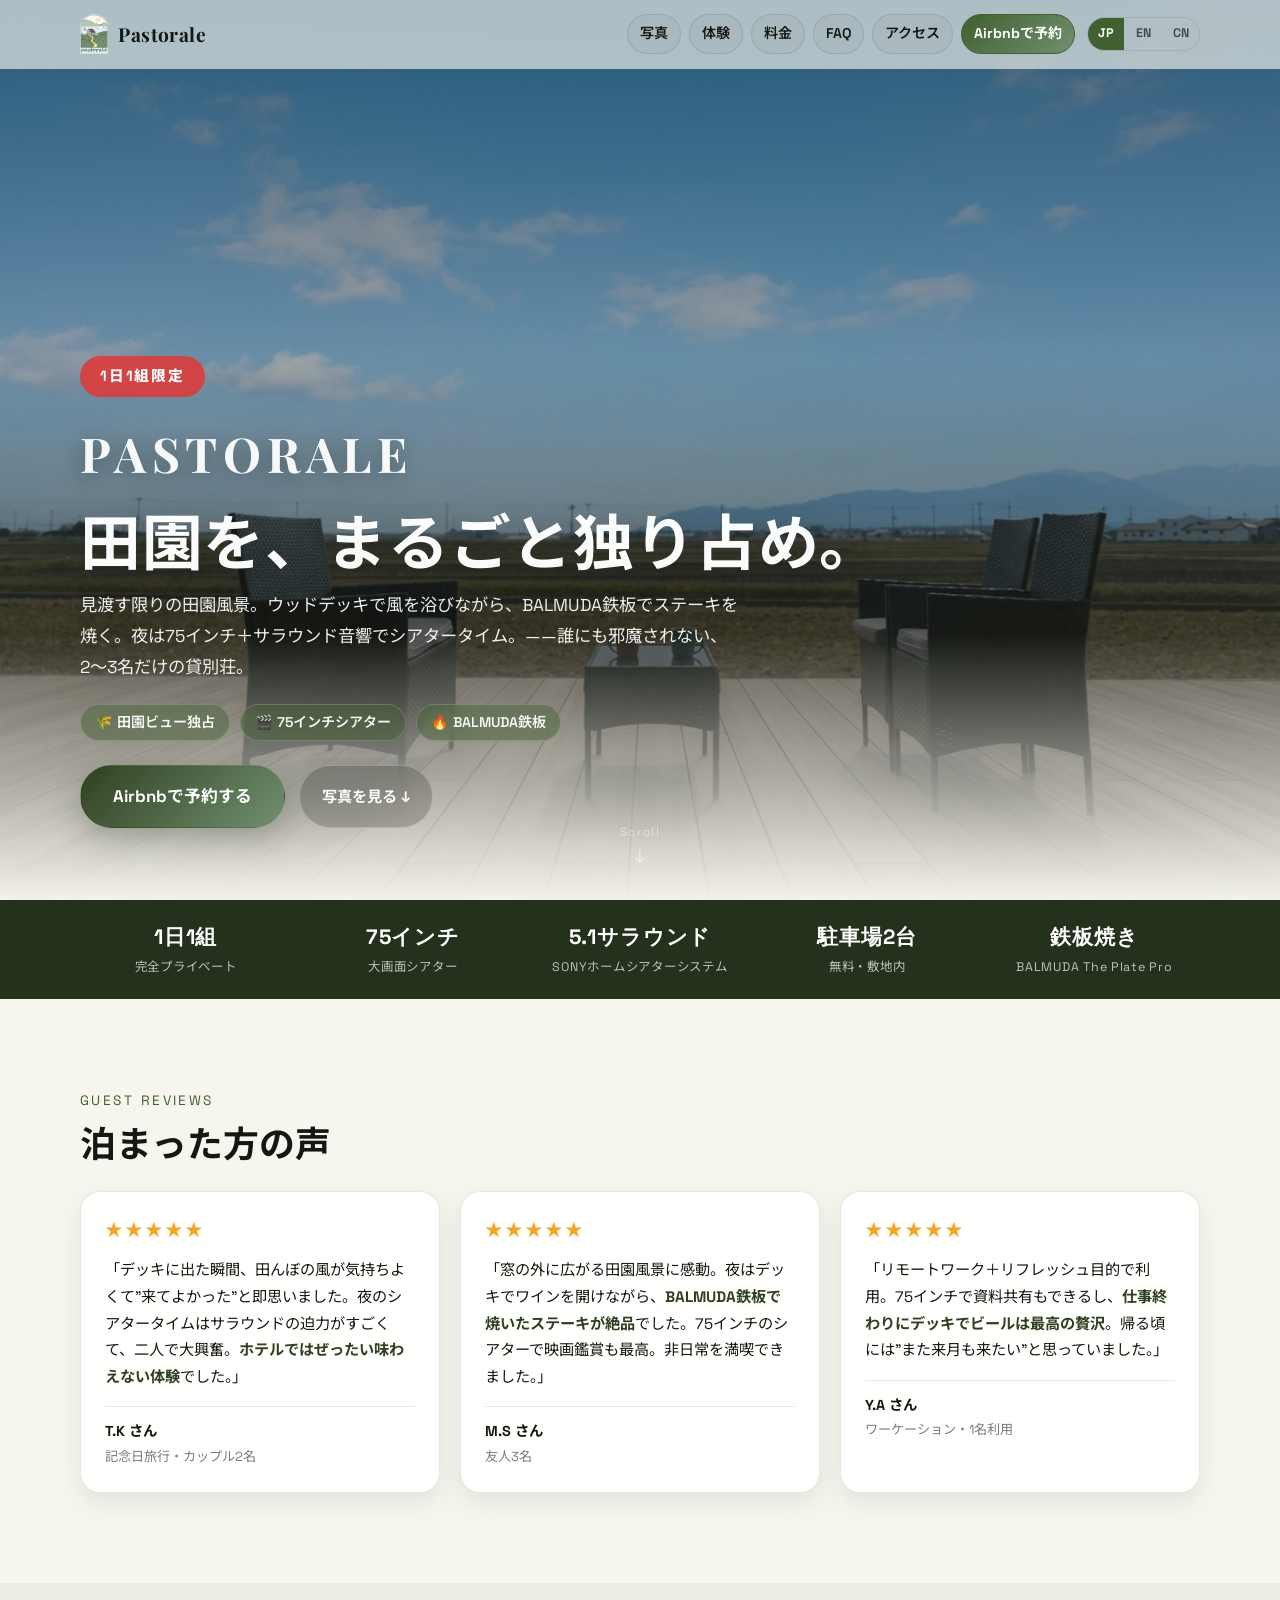
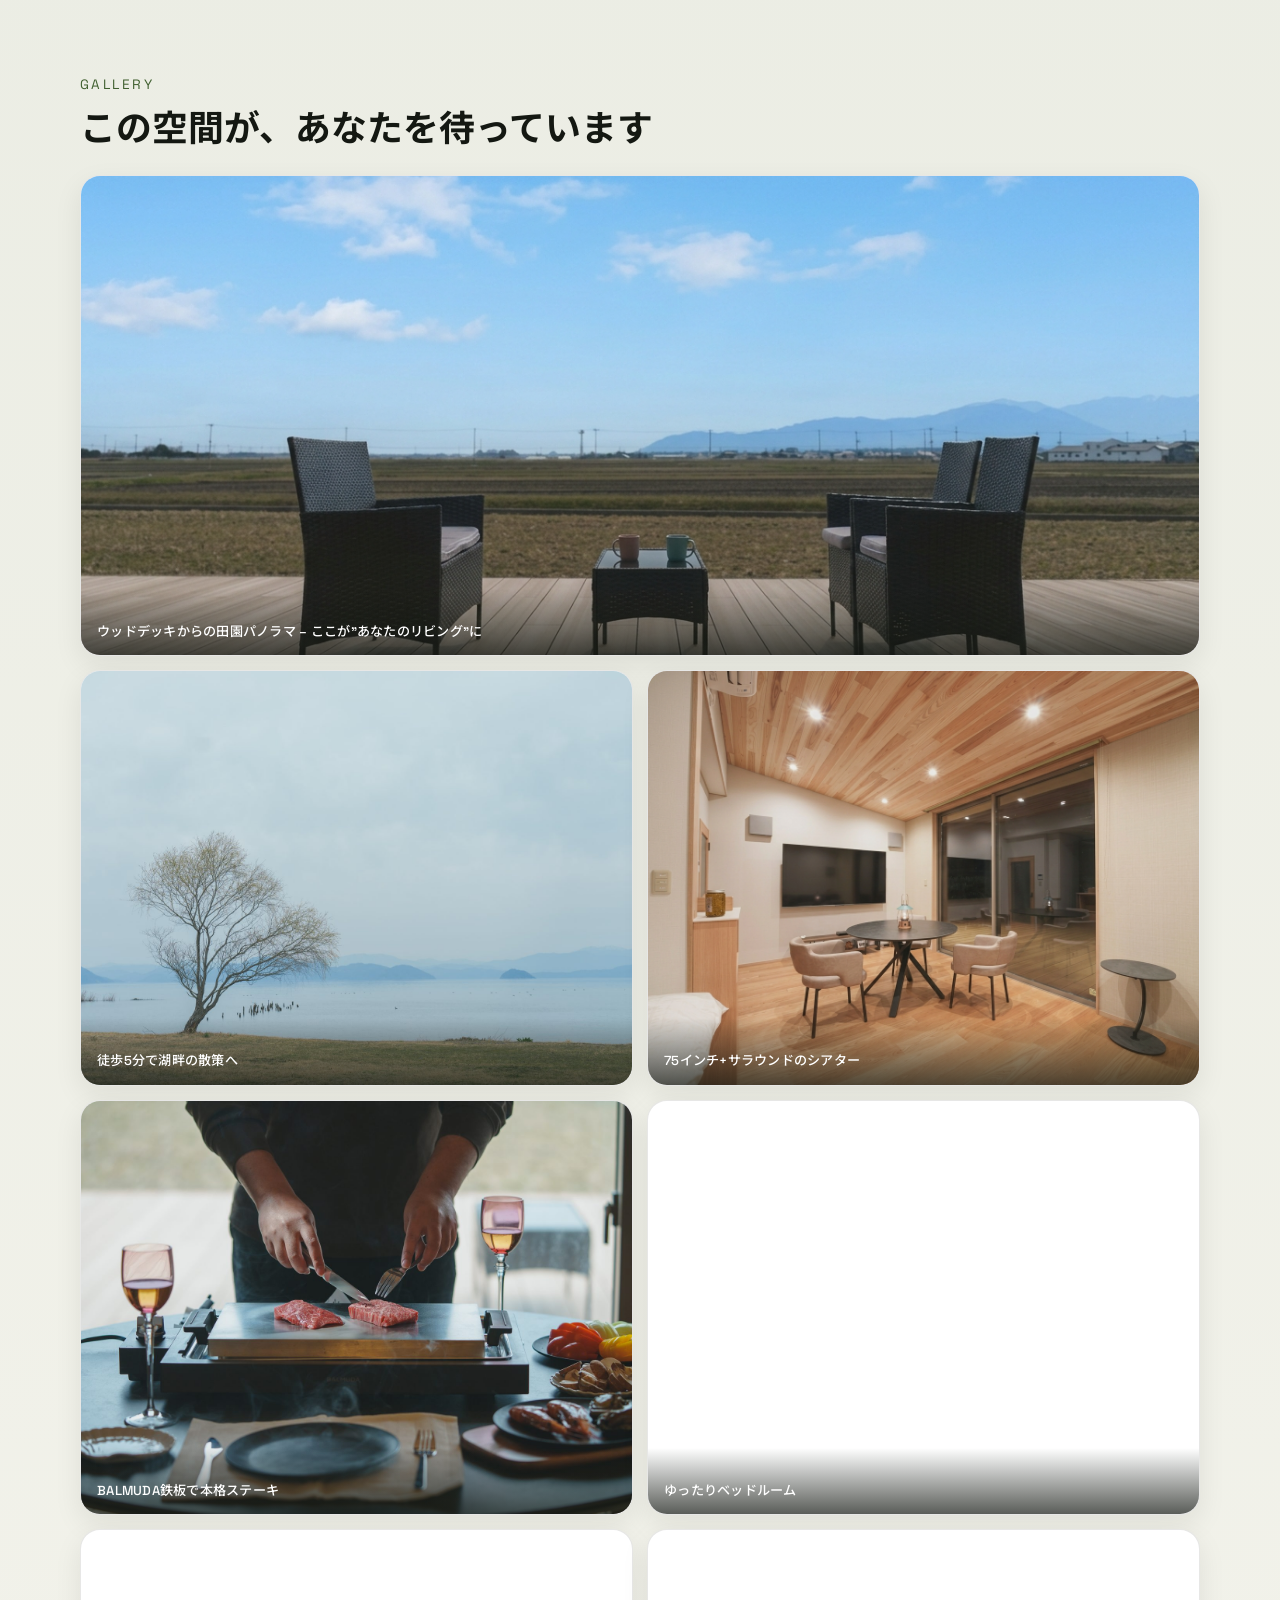
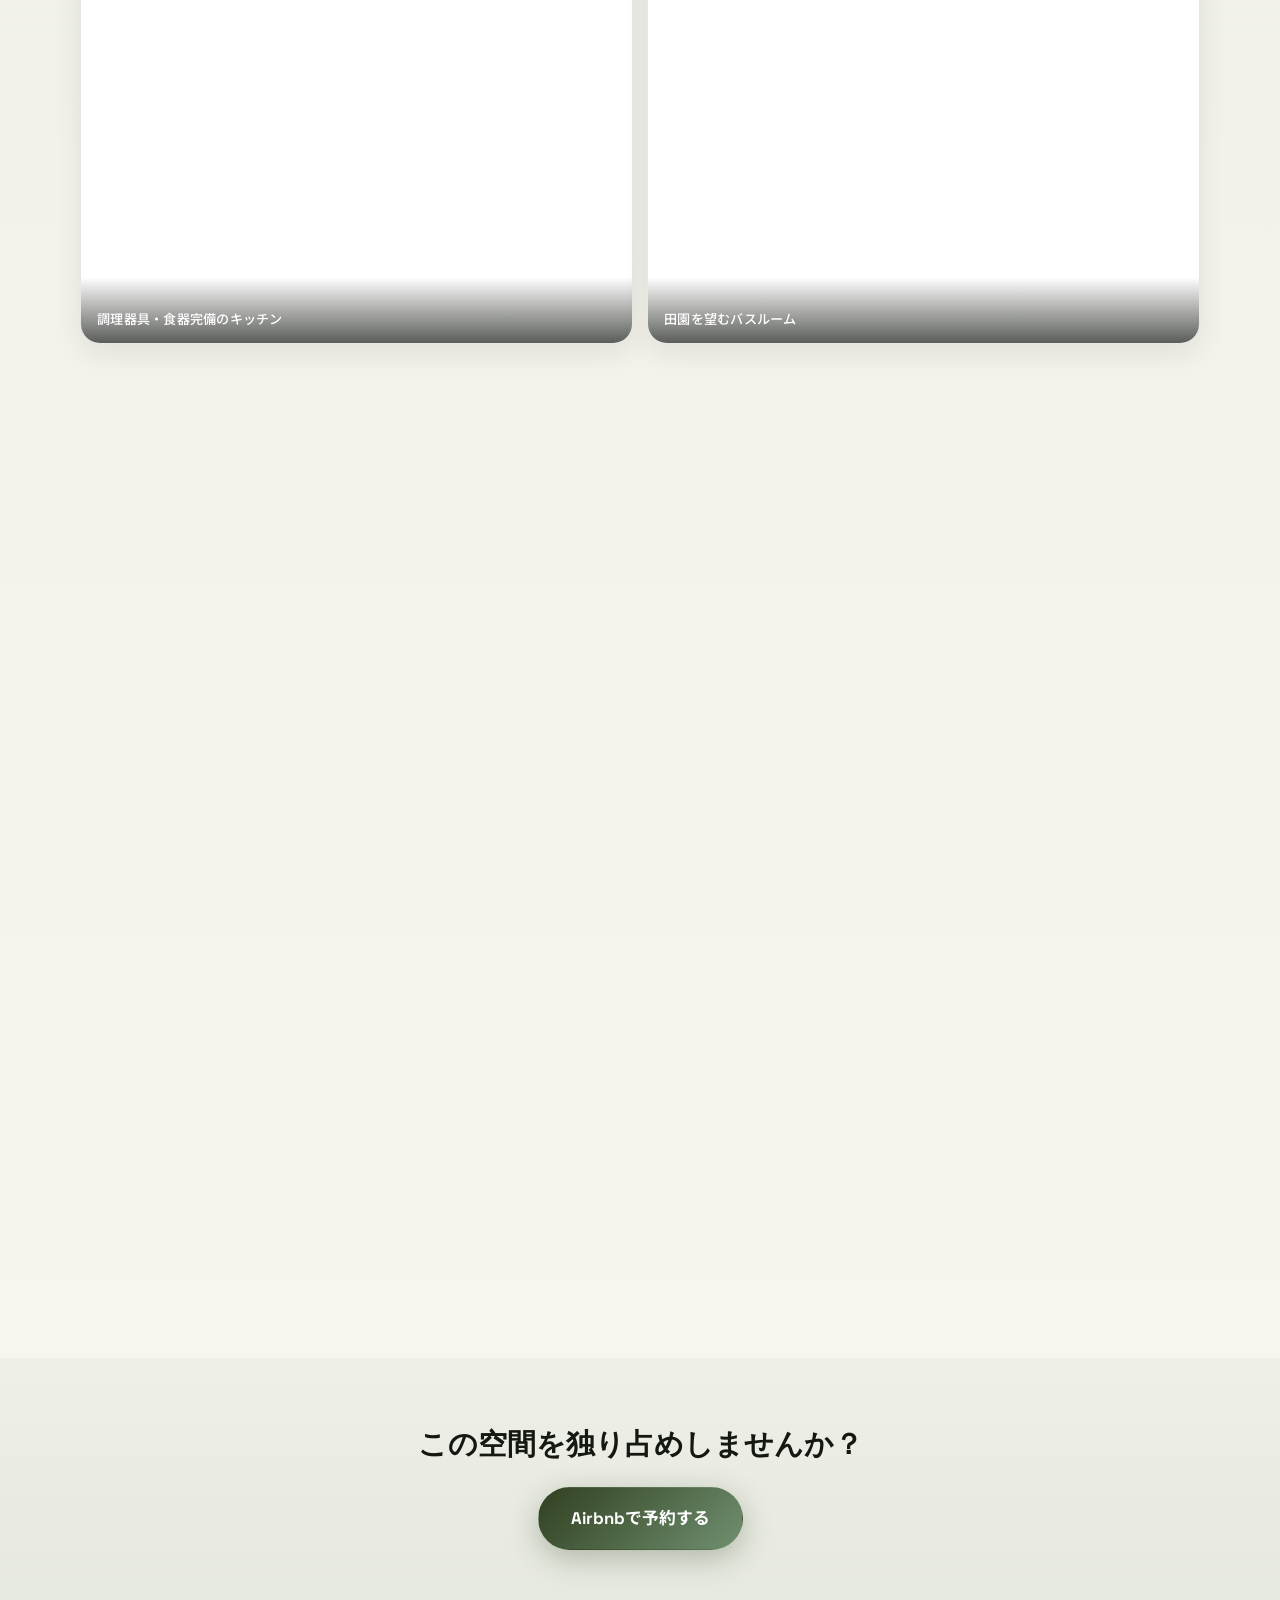
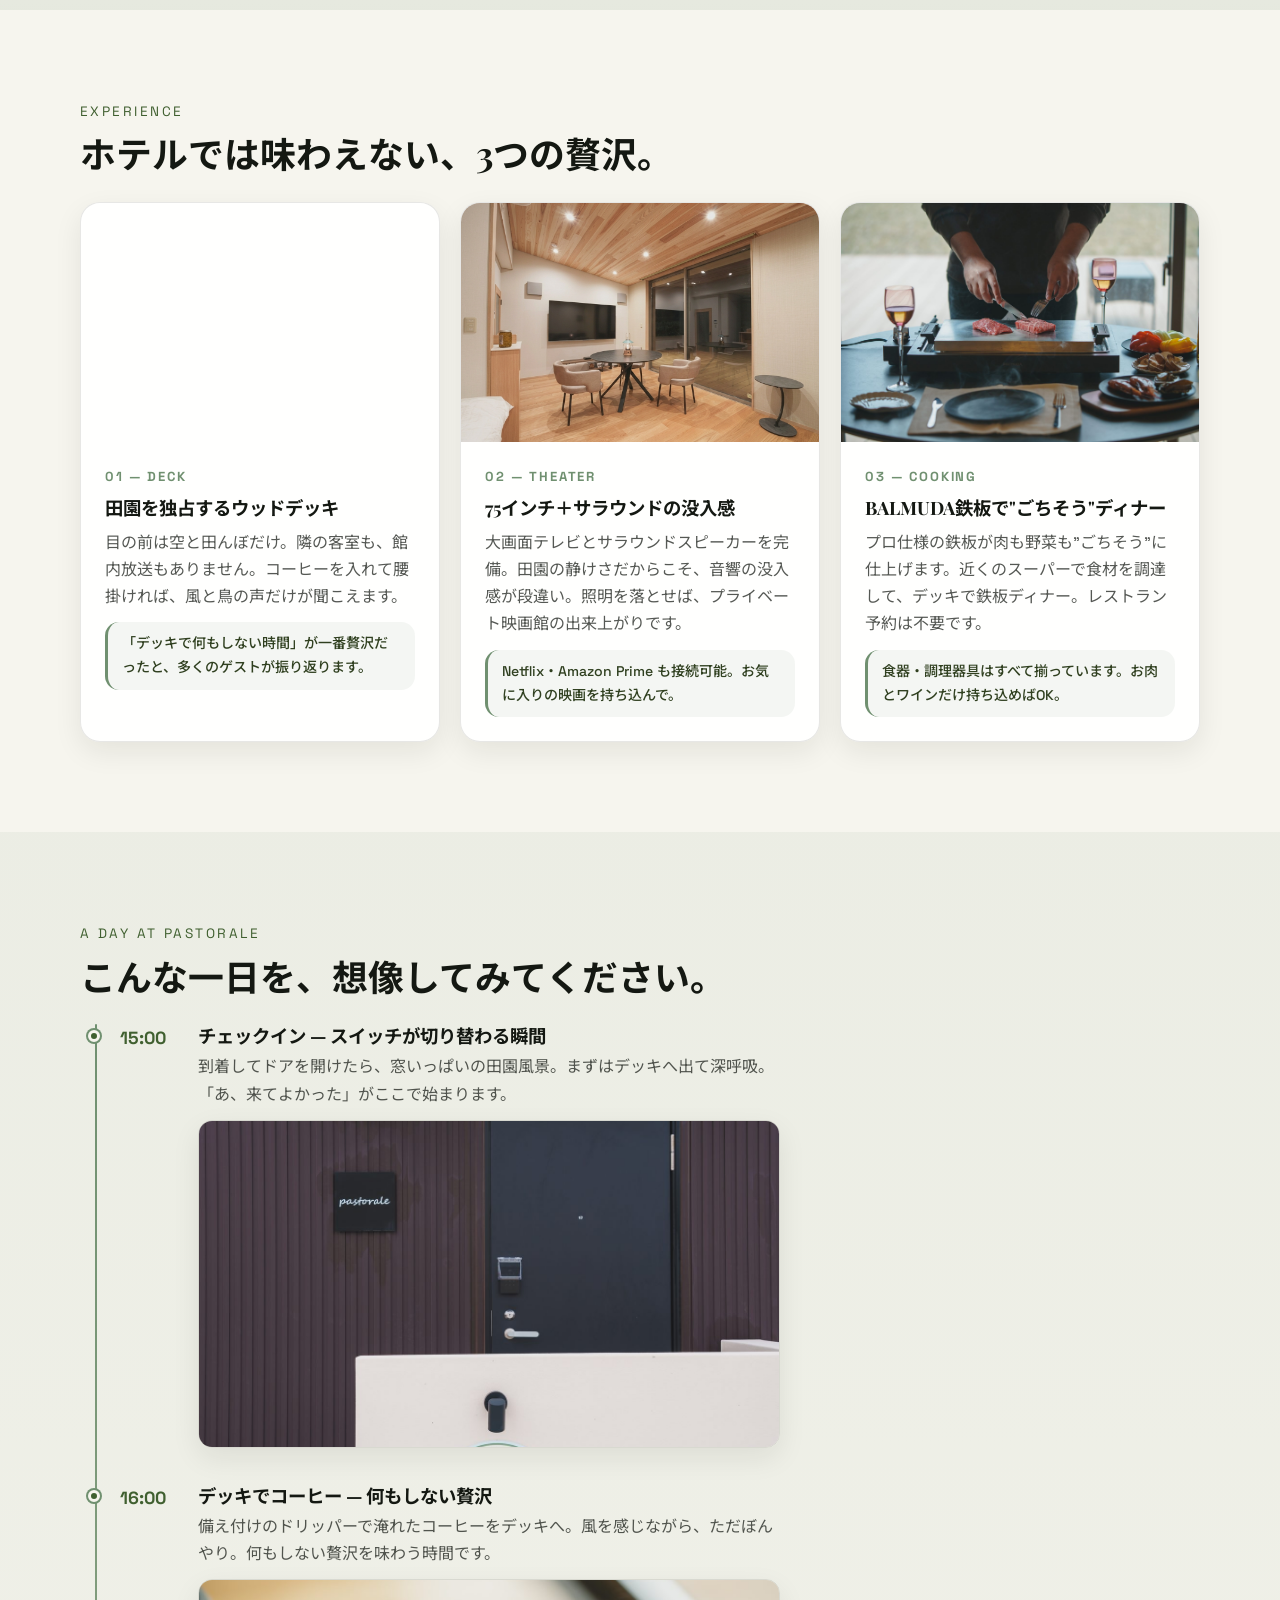
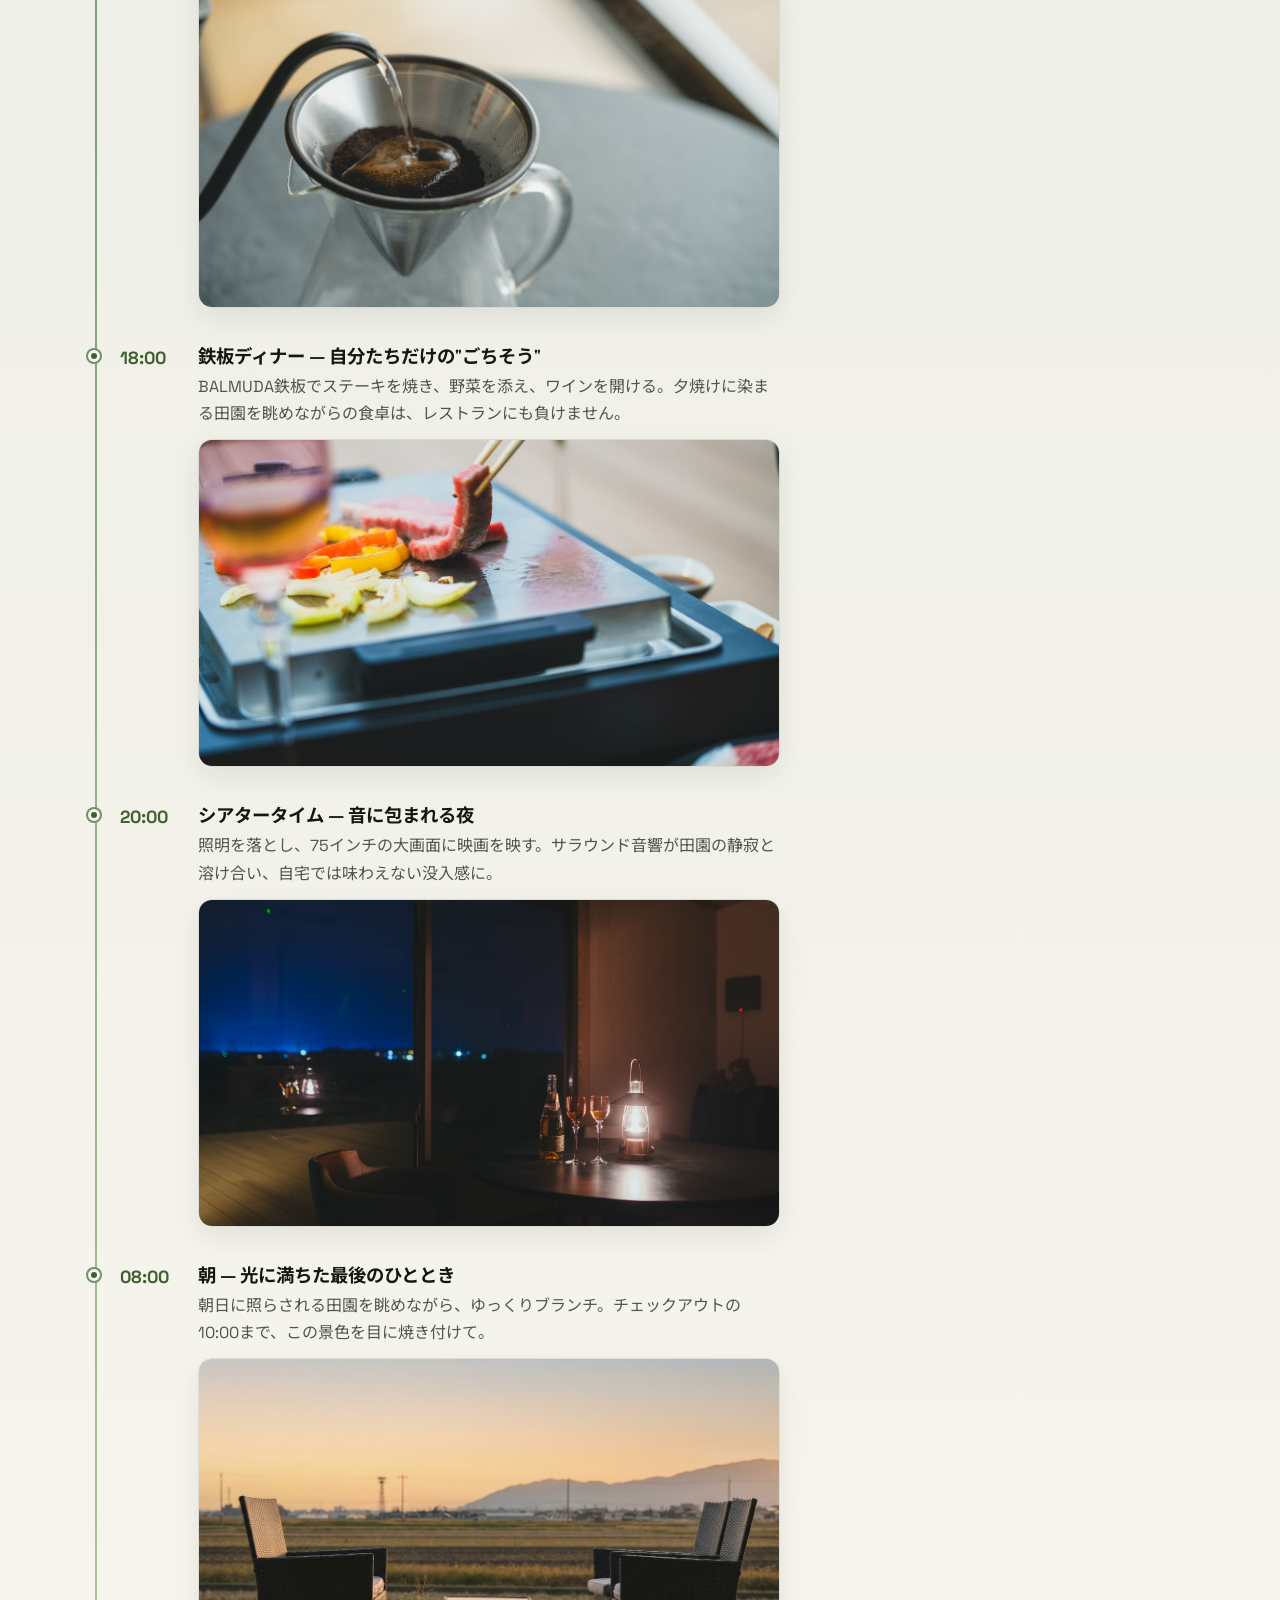
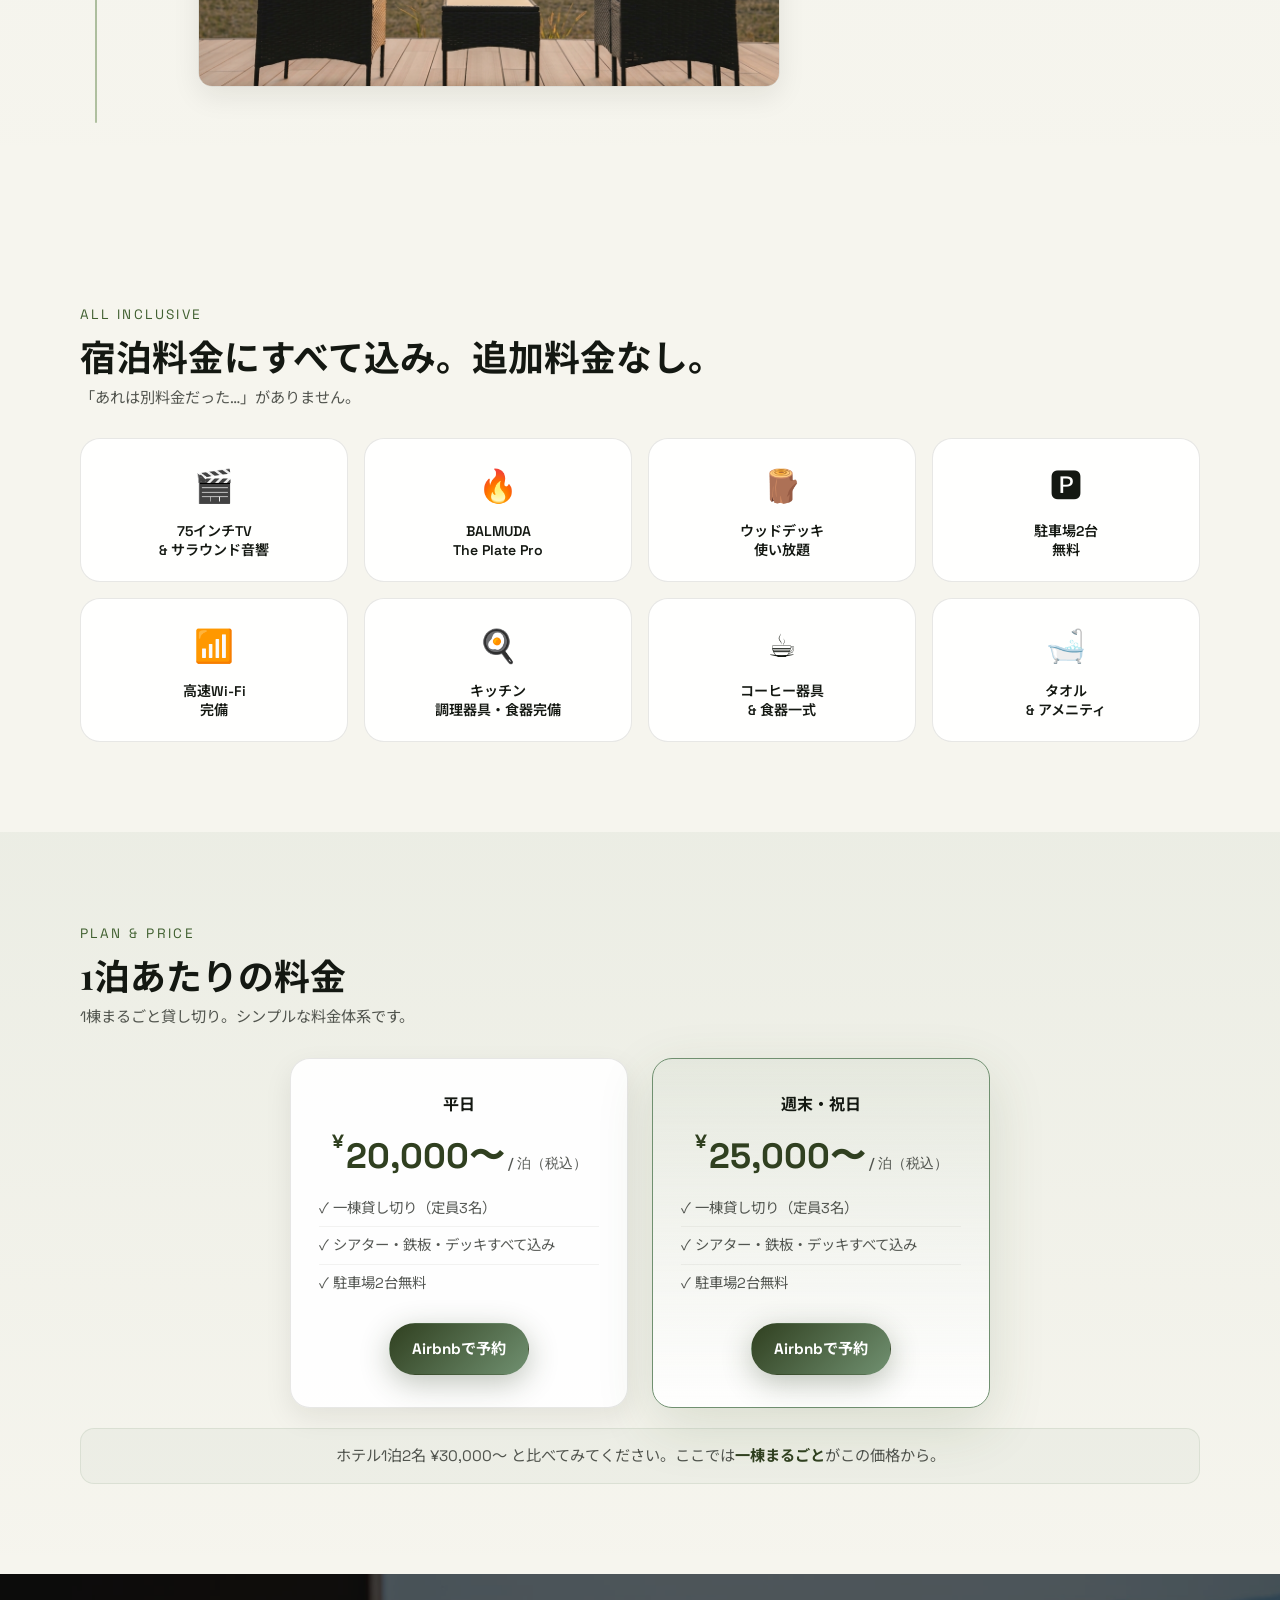
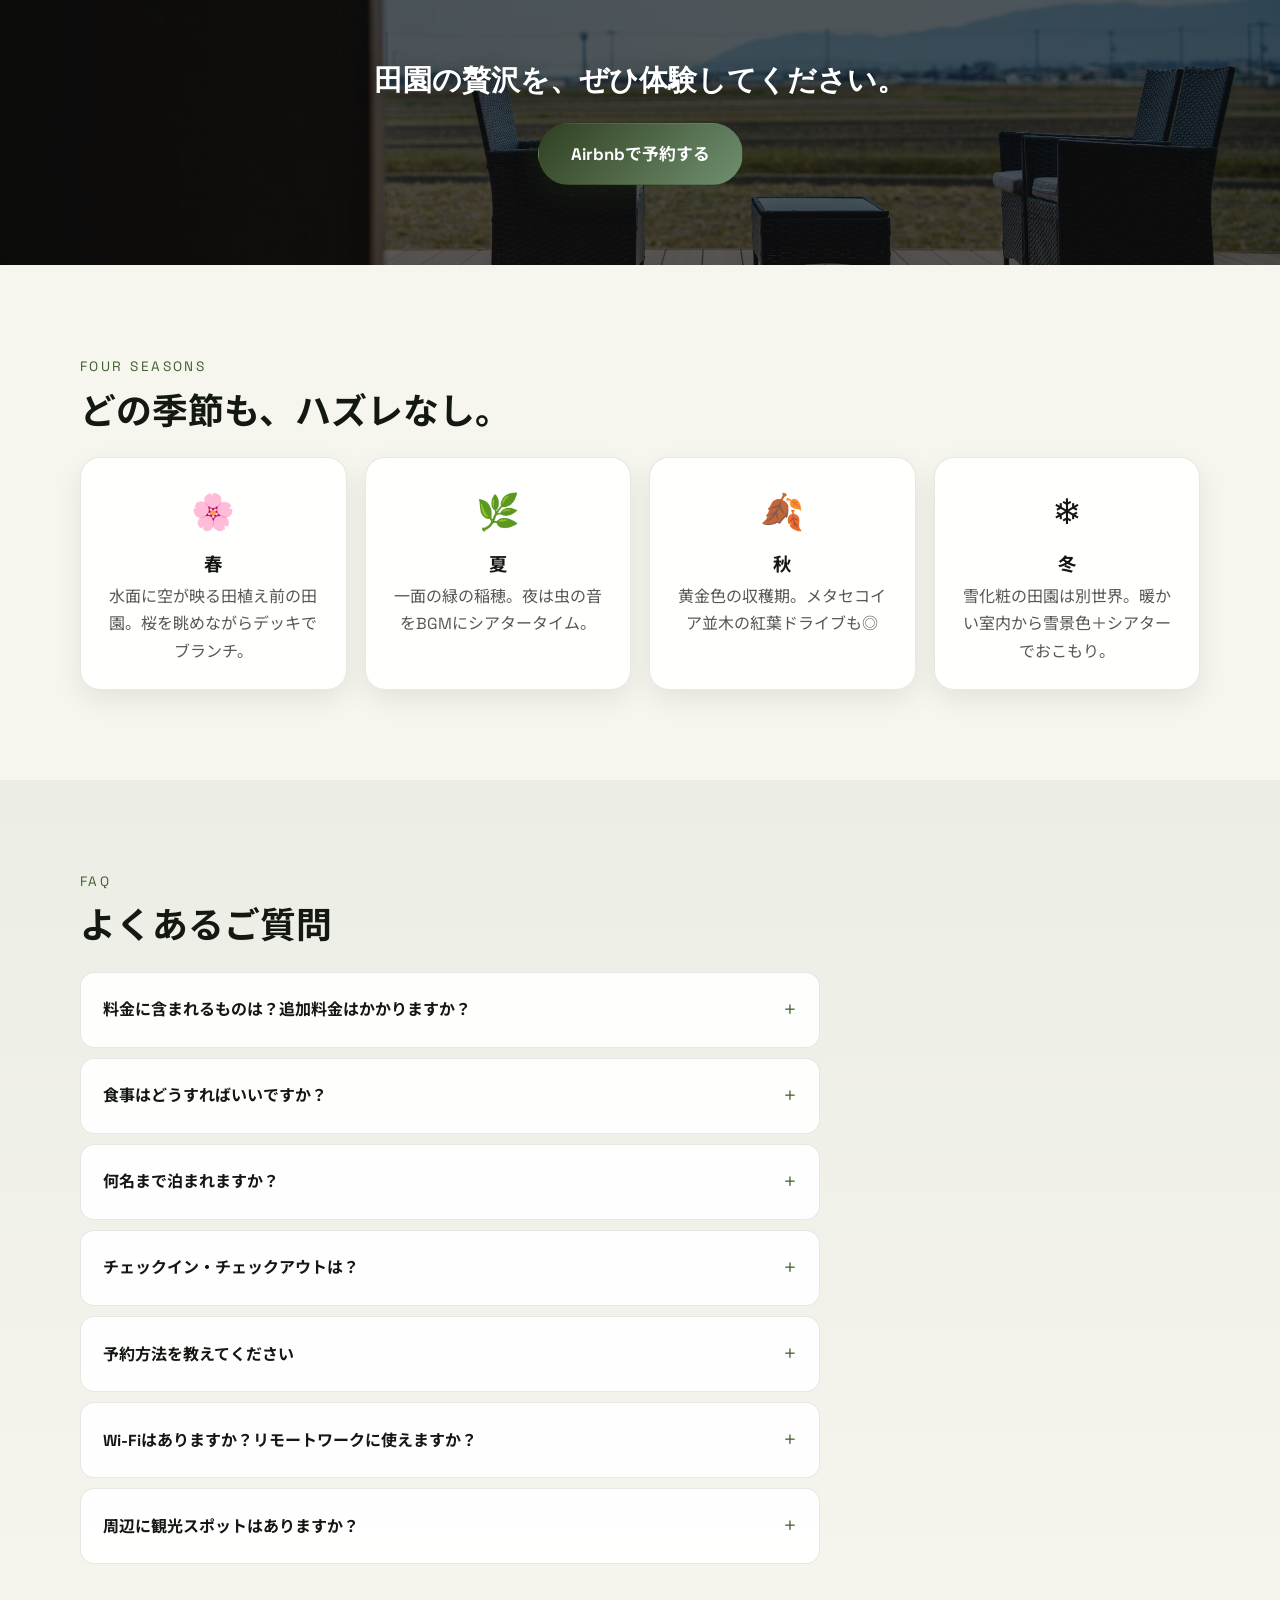
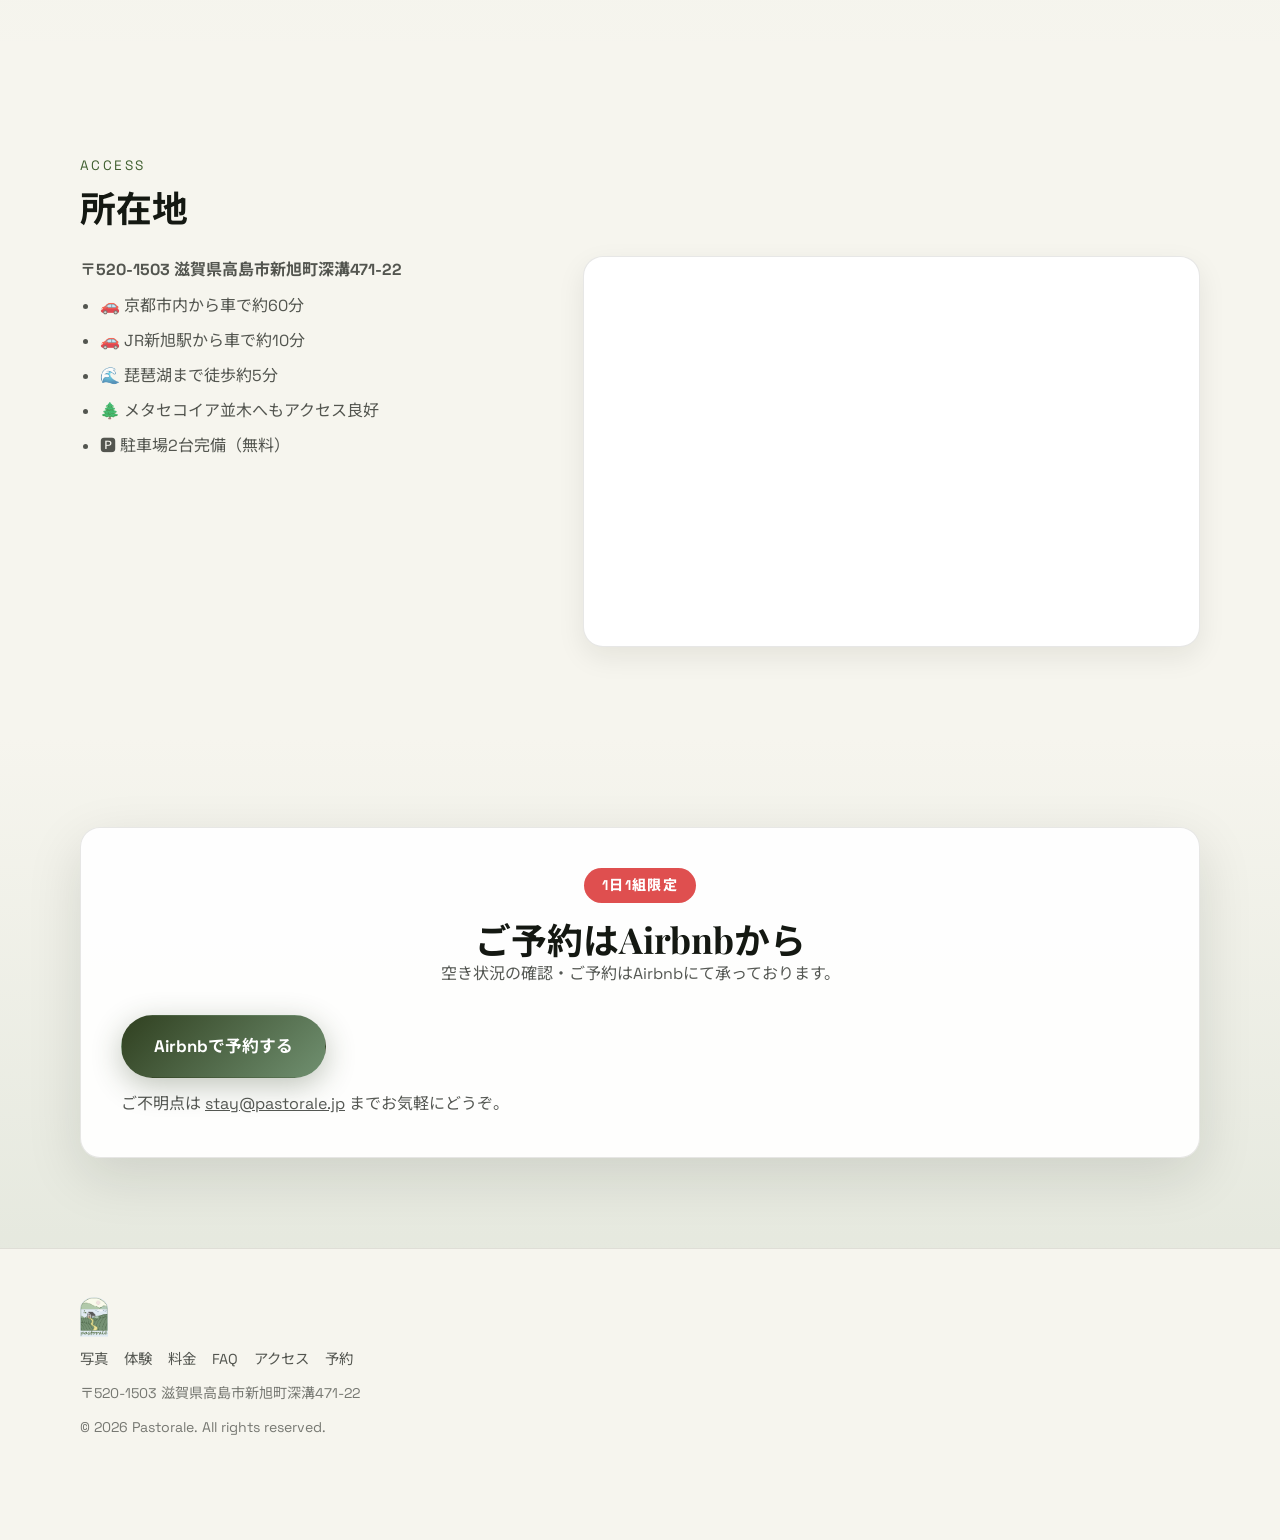
==== commit 347488ec: "Remove deck-cooking from gallery, rebalance layout" ====
--- a/index.html
+++ b/index.html
@@ -189,17 +189,13 @@
             <img src="images/hero-bg.png" alt="田園を一望するウッドデッキ" loading="lazy" decoding="async">
             <figcaption>ウッドデッキからの田園パノラマ – ここが"あなたのリビング"に</figcaption>
           </figure>
-          <figure class="shot reveal">
+          <figure class="shot shot--half reveal">
             <img src="images/lake-view.jpg" alt="徒歩5分で湖畔の散策へ" loading="lazy" decoding="async">
             <figcaption>徒歩5分で湖畔の散策へ</figcaption>
           </figure>
-          <figure class="shot reveal">
+          <figure class="shot shot--half reveal">
             <img src="images/interior-evening.png" alt="75インチTVとサラウンド音響の夜" loading="lazy" decoding="async">
             <figcaption>75インチ+サラウンドのシアター</figcaption>
-          </figure>
-          <figure class="shot reveal">
-            <img src="images/deck-cooking.png" alt="ウッドデッキで鉄板料理" loading="lazy" decoding="async">
-            <figcaption>デッキで鉄板ディナーを</figcaption>
           </figure>
           <figure class="shot shot--half reveal">
             <img src="images/balmuda-cooking.jpg" alt="BALMUDA The Plate Proで鉄板料理" loading="lazy" decoding="async">
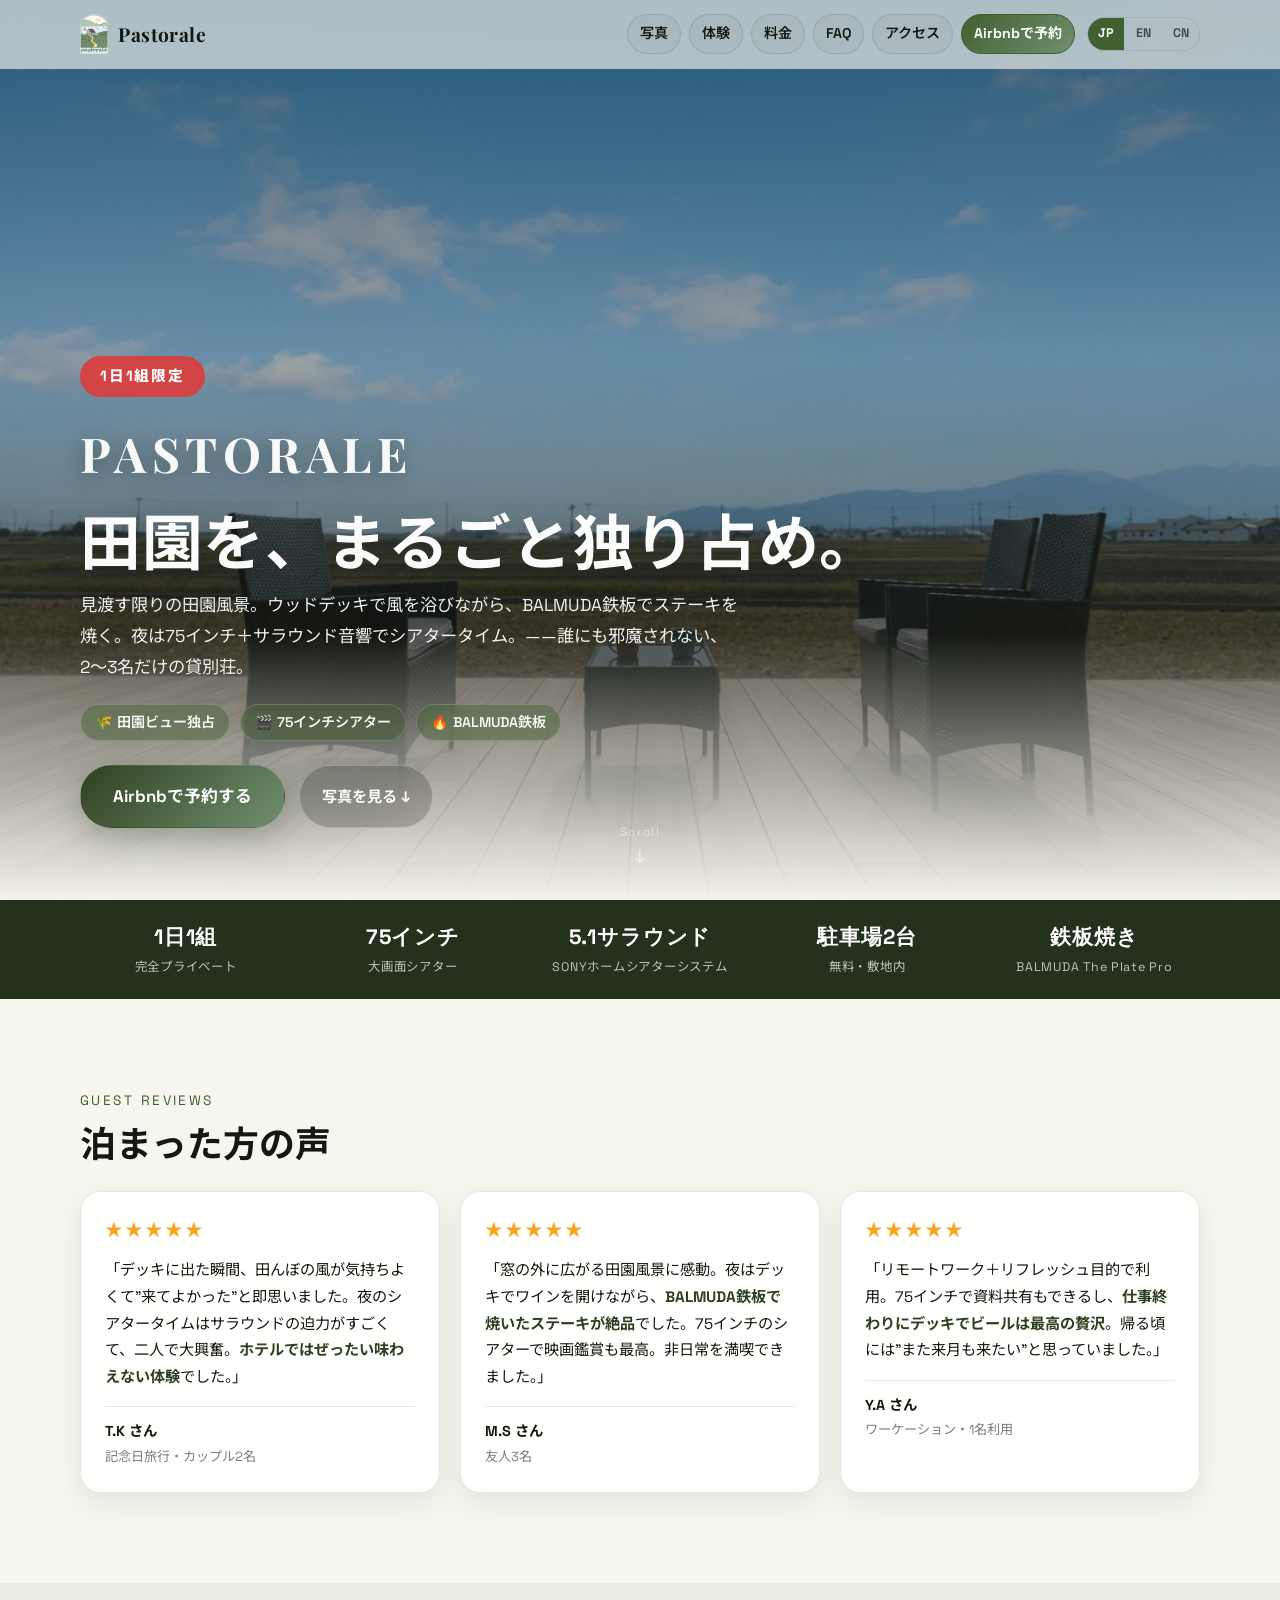
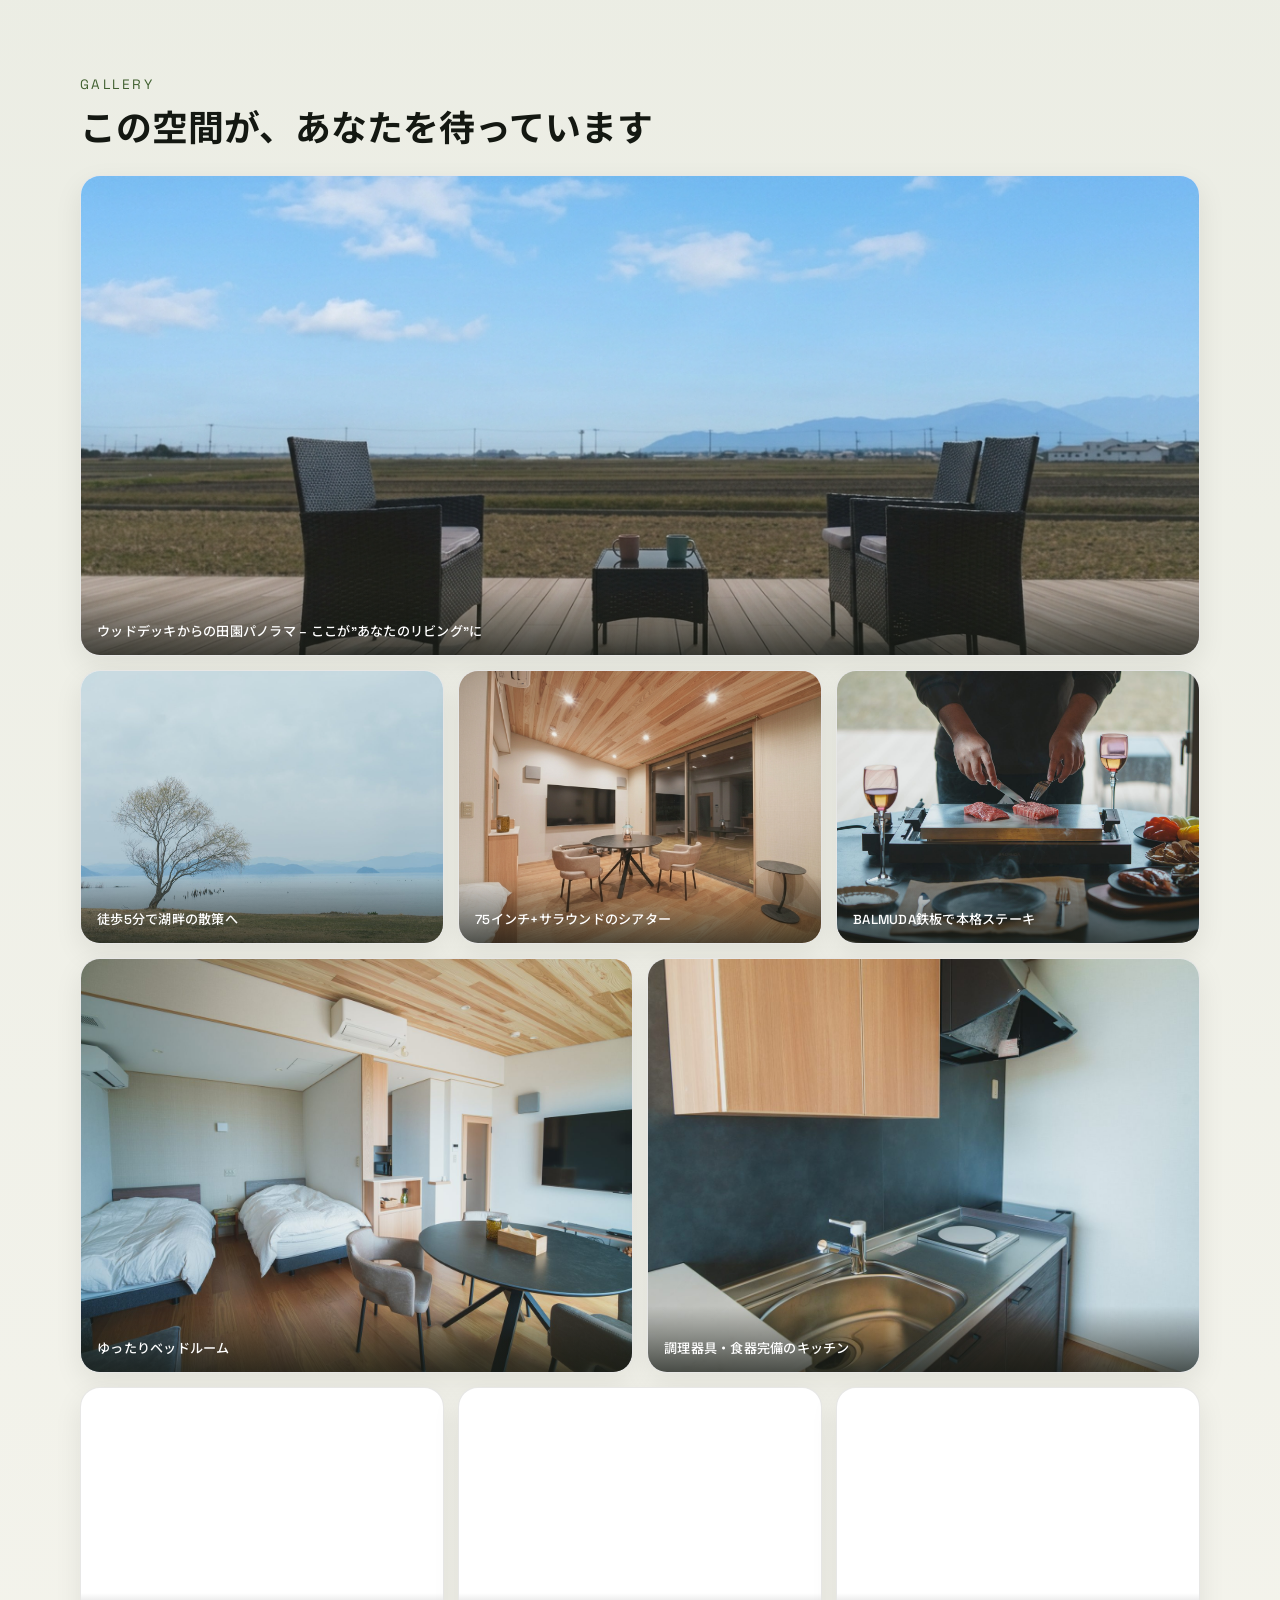
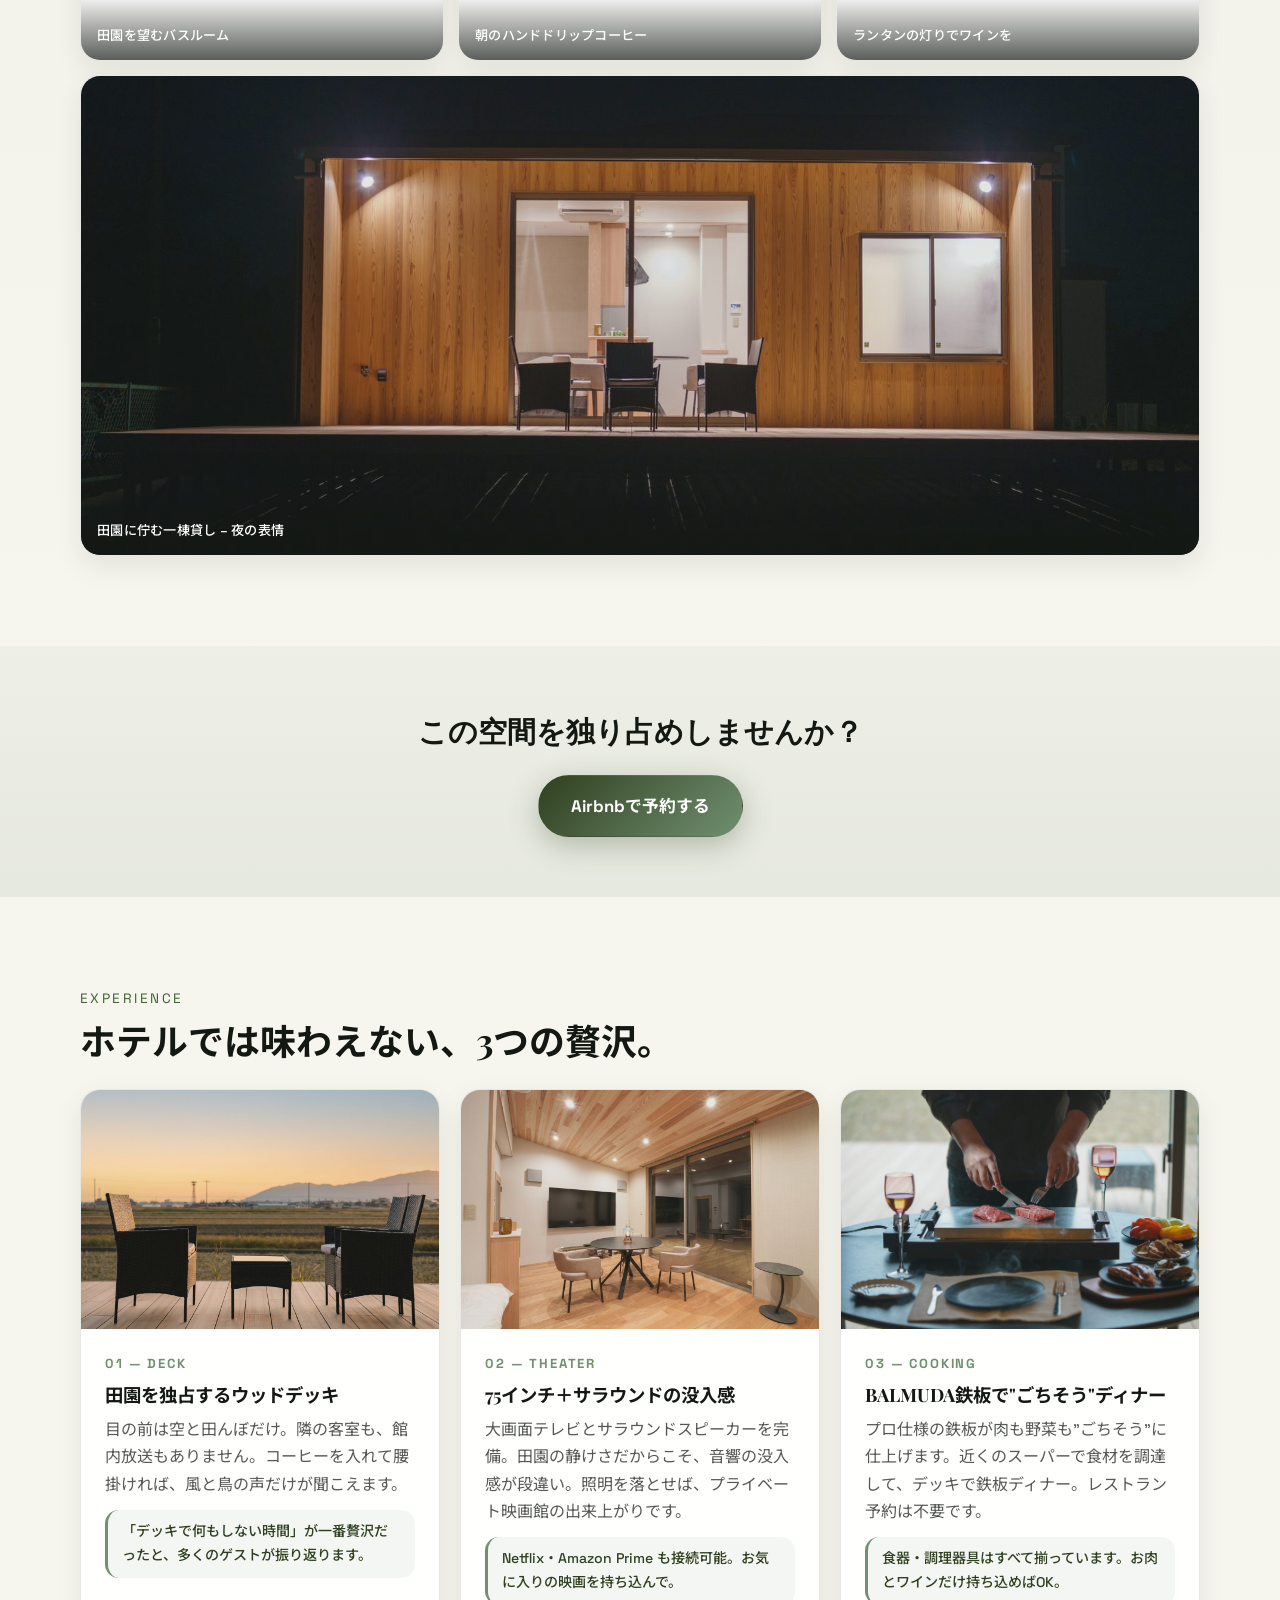
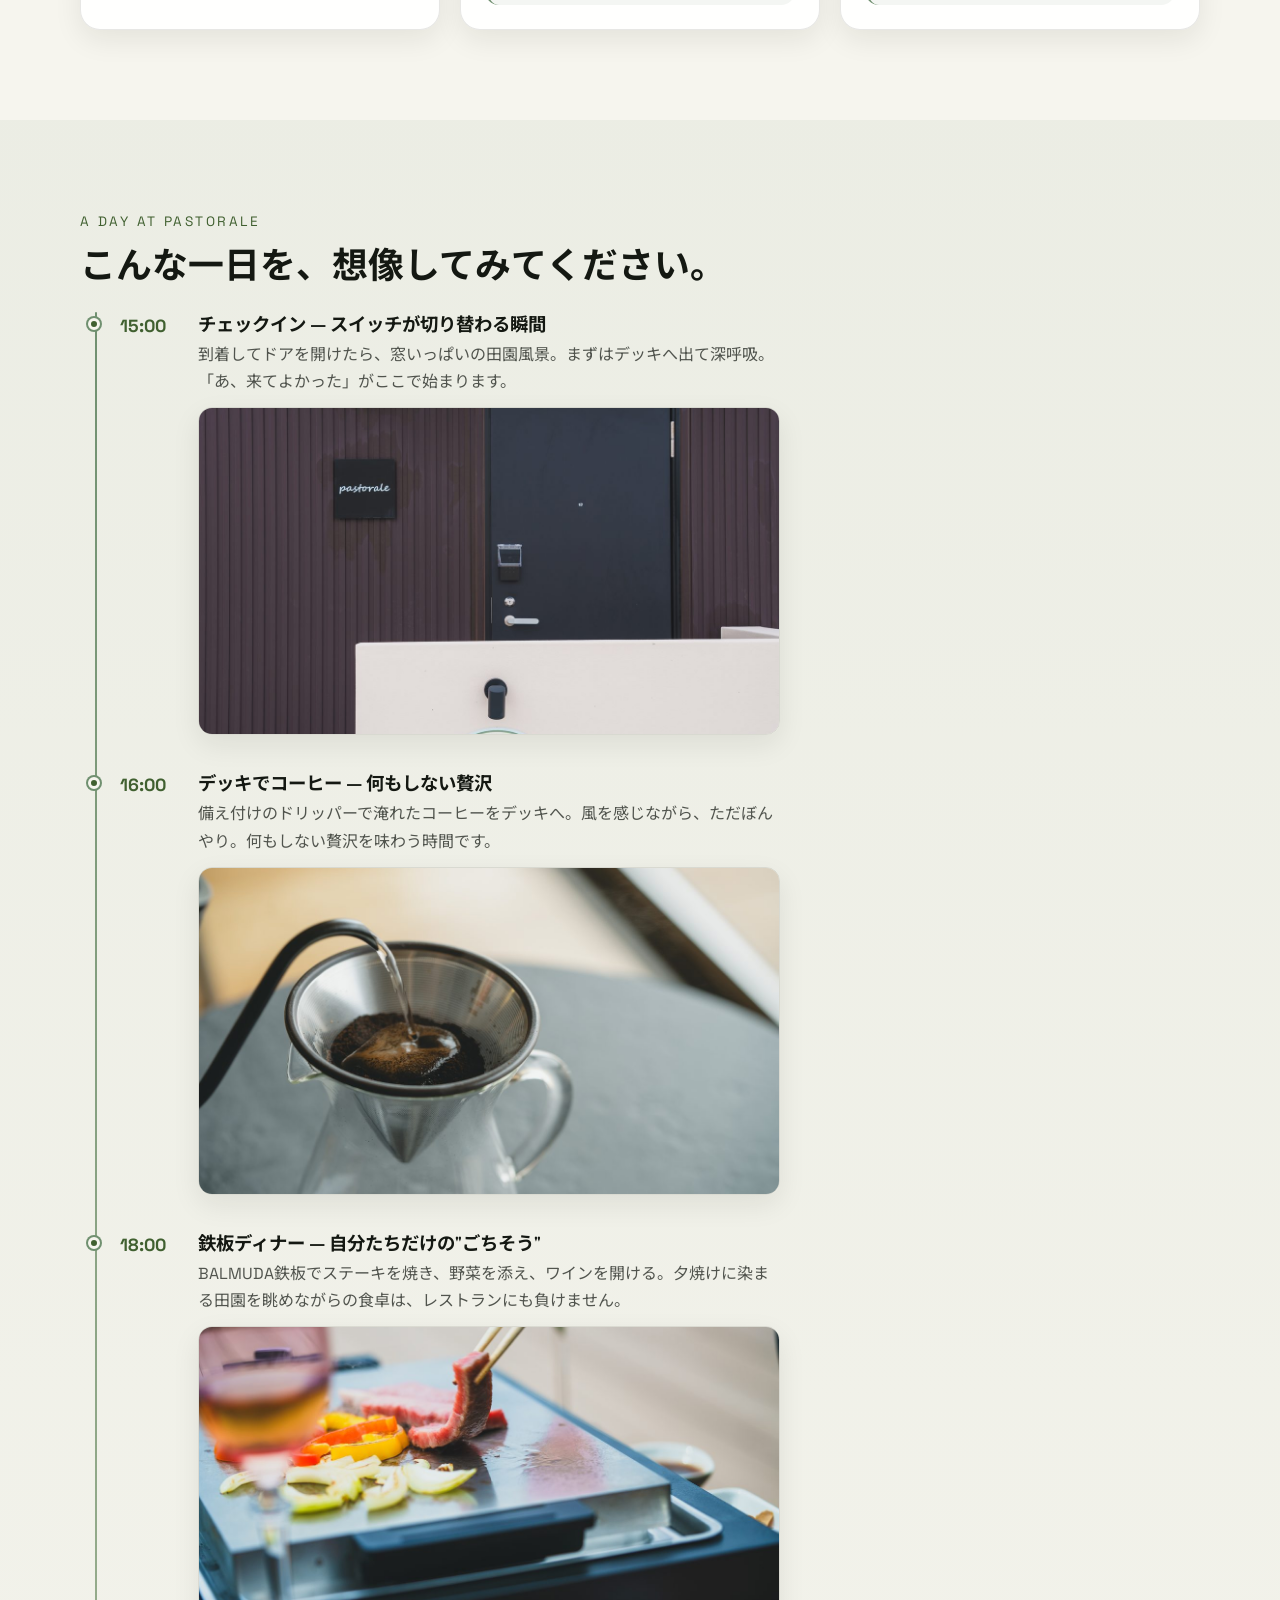
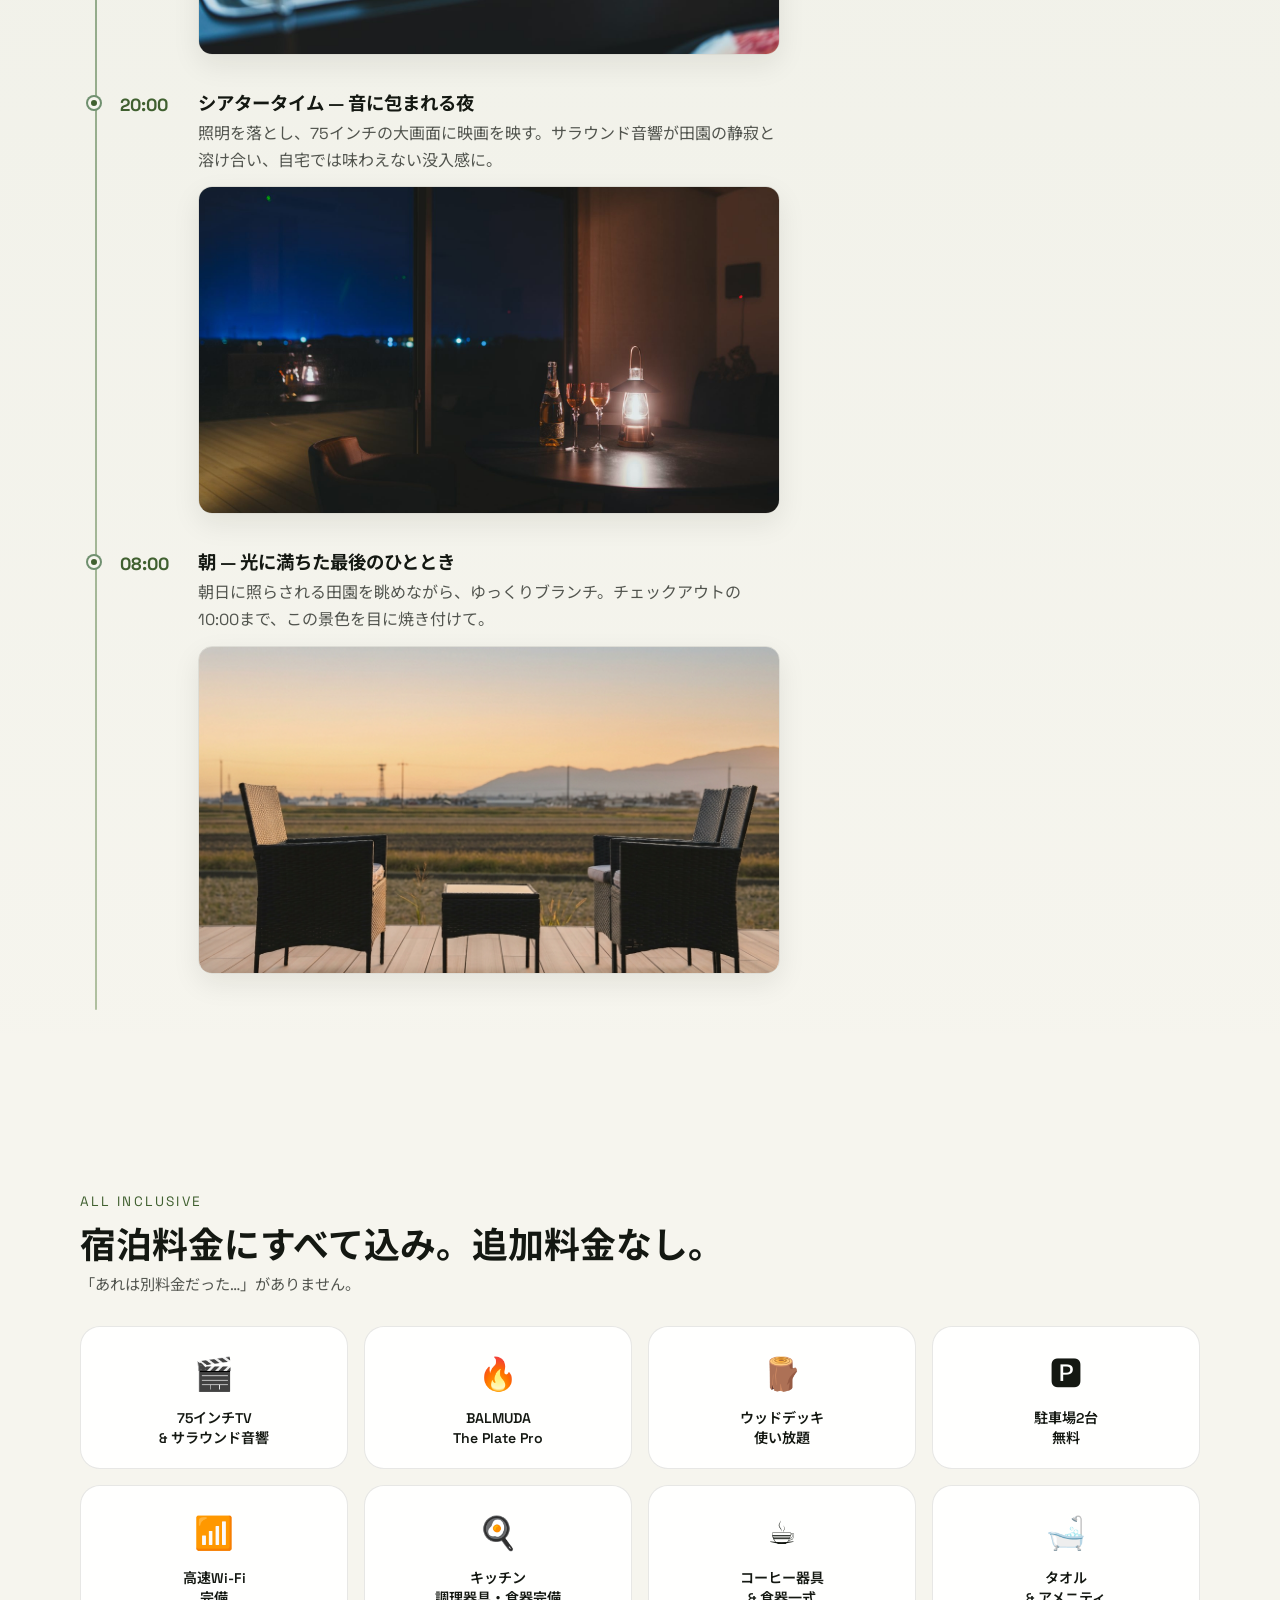
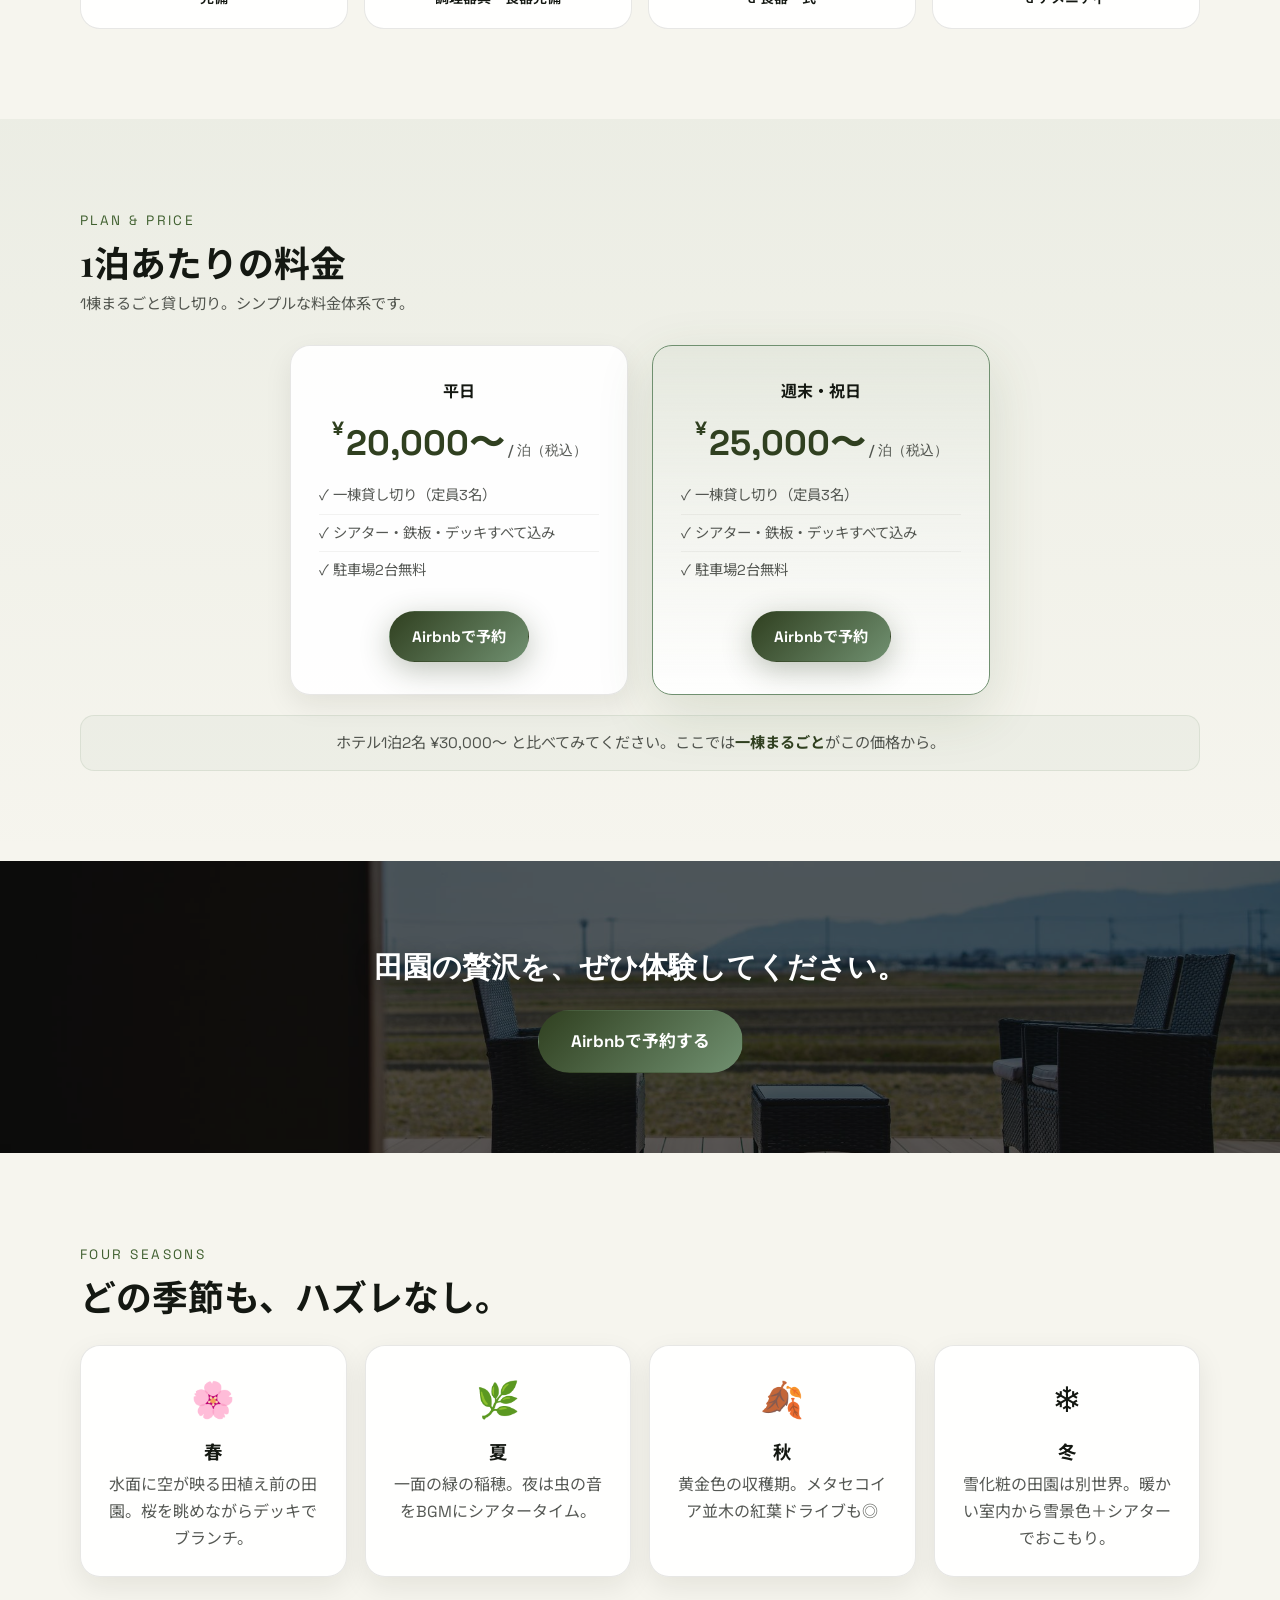
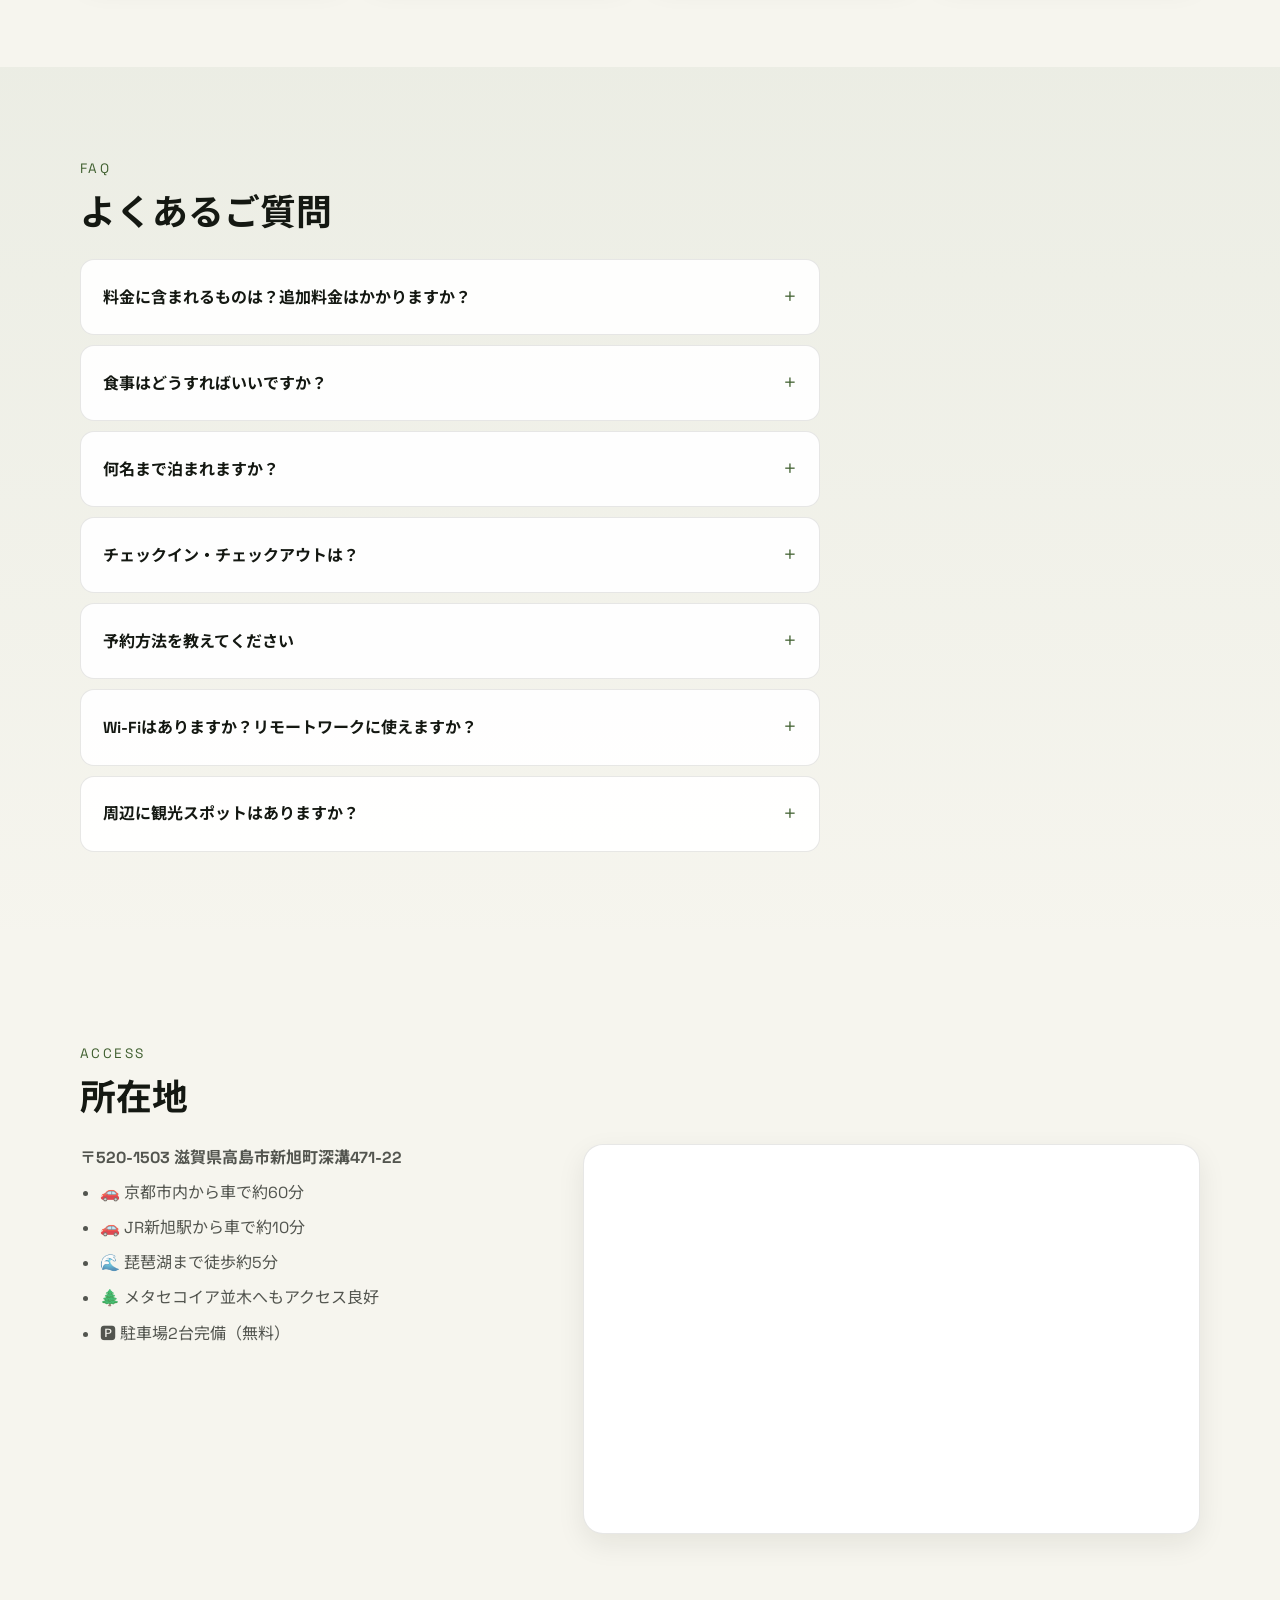
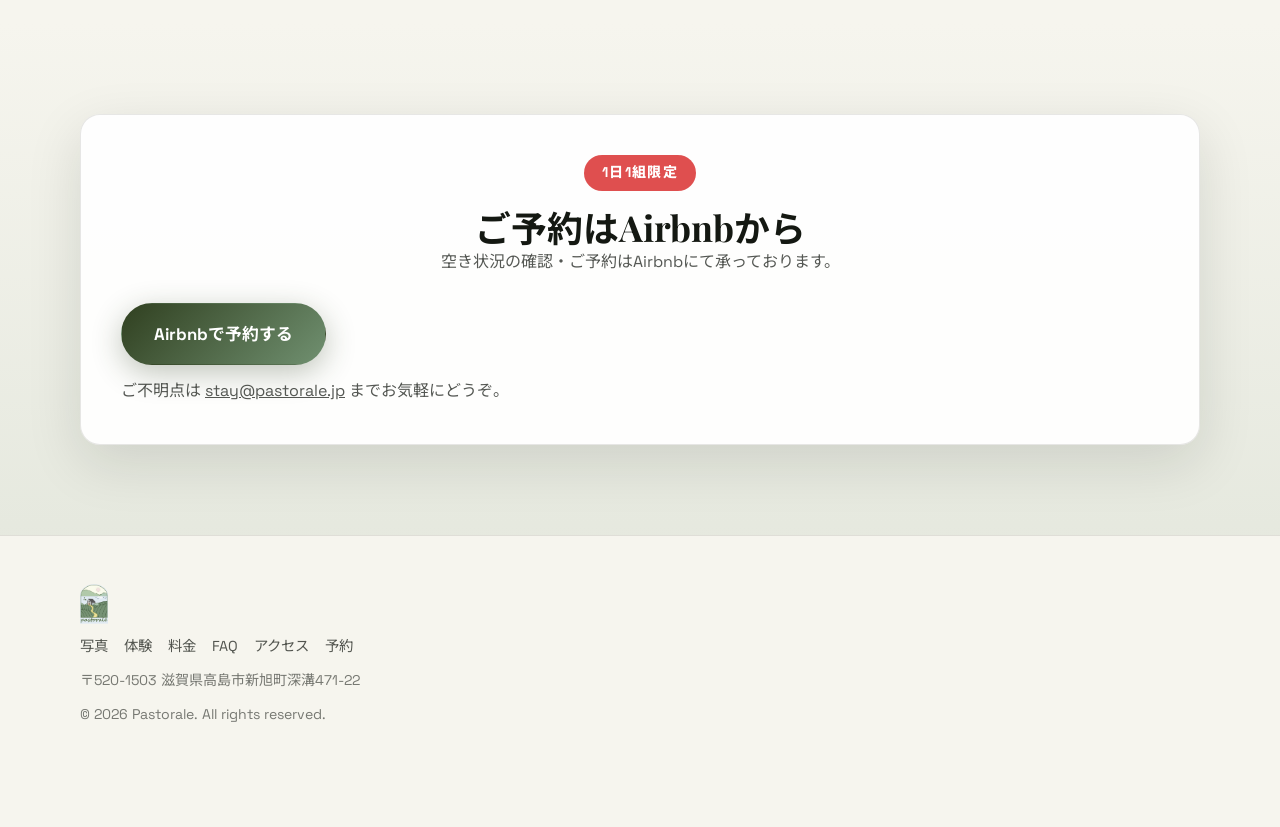
==== commit ad8bbbee: "Gallery layout: mix 3-col and 2-col rows for better rhythm" ====
--- a/index.html
+++ b/index.html
@@ -189,15 +189,15 @@
             <img src="images/hero-bg.png" alt="田園を一望するウッドデッキ" loading="lazy" decoding="async">
             <figcaption>ウッドデッキからの田園パノラマ – ここが"あなたのリビング"に</figcaption>
           </figure>
-          <figure class="shot shot--half reveal">
+          <figure class="shot reveal">
             <img src="images/lake-view.jpg" alt="徒歩5分で湖畔の散策へ" loading="lazy" decoding="async">
             <figcaption>徒歩5分で湖畔の散策へ</figcaption>
           </figure>
-          <figure class="shot shot--half reveal">
+          <figure class="shot reveal">
             <img src="images/interior-evening.png" alt="75インチTVとサラウンド音響の夜" loading="lazy" decoding="async">
             <figcaption>75インチ+サラウンドのシアター</figcaption>
           </figure>
-          <figure class="shot shot--half reveal">
+          <figure class="shot reveal">
             <img src="images/balmuda-cooking.jpg" alt="BALMUDA The Plate Proで鉄板料理" loading="lazy" decoding="async">
             <figcaption>BALMUDA鉄板で本格ステーキ</figcaption>
           </figure>
@@ -209,15 +209,15 @@
             <img src="images/kitchen.jpg" alt="設備の整ったキッチン" loading="lazy" decoding="async">
             <figcaption>調理器具・食器完備のキッチン</figcaption>
           </figure>
-          <figure class="shot shot--half reveal">
+          <figure class="shot reveal">
             <img src="images/bathroom.jpg" alt="田園を望むバスルーム" loading="lazy" decoding="async">
             <figcaption>田園を望むバスルーム</figcaption>
           </figure>
-          <figure class="shot shot--half reveal">
+          <figure class="shot reveal">
             <img src="images/coffee-pour.jpg" alt="ハンドドリップコーヒー" loading="lazy" decoding="async">
             <figcaption>朝のハンドドリップコーヒー</figcaption>
           </figure>
-          <figure class="shot shot--half reveal">
+          <figure class="shot reveal">
             <img src="images/wine-night.jpg" alt="ランタンとワインの夜" loading="lazy" decoding="async">
             <figcaption>ランタンの灯りでワインを</figcaption>
           </figure>
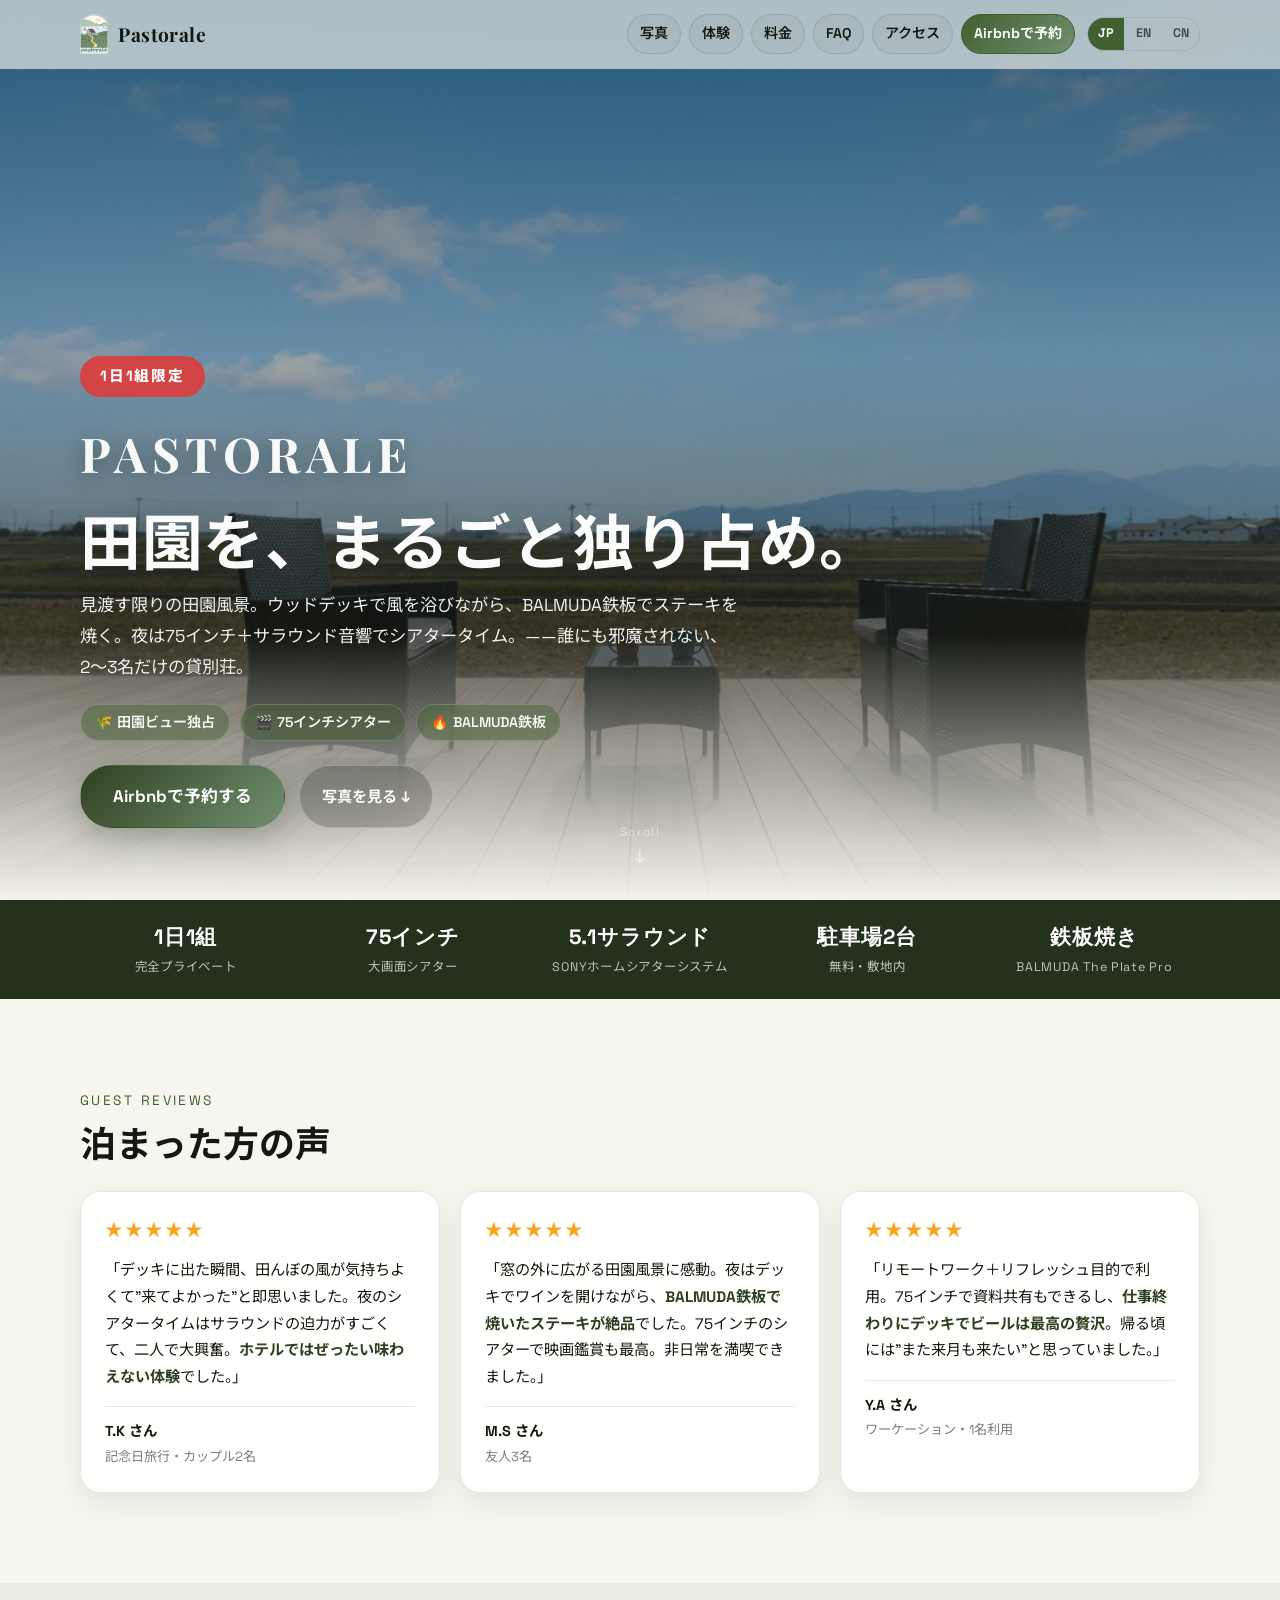
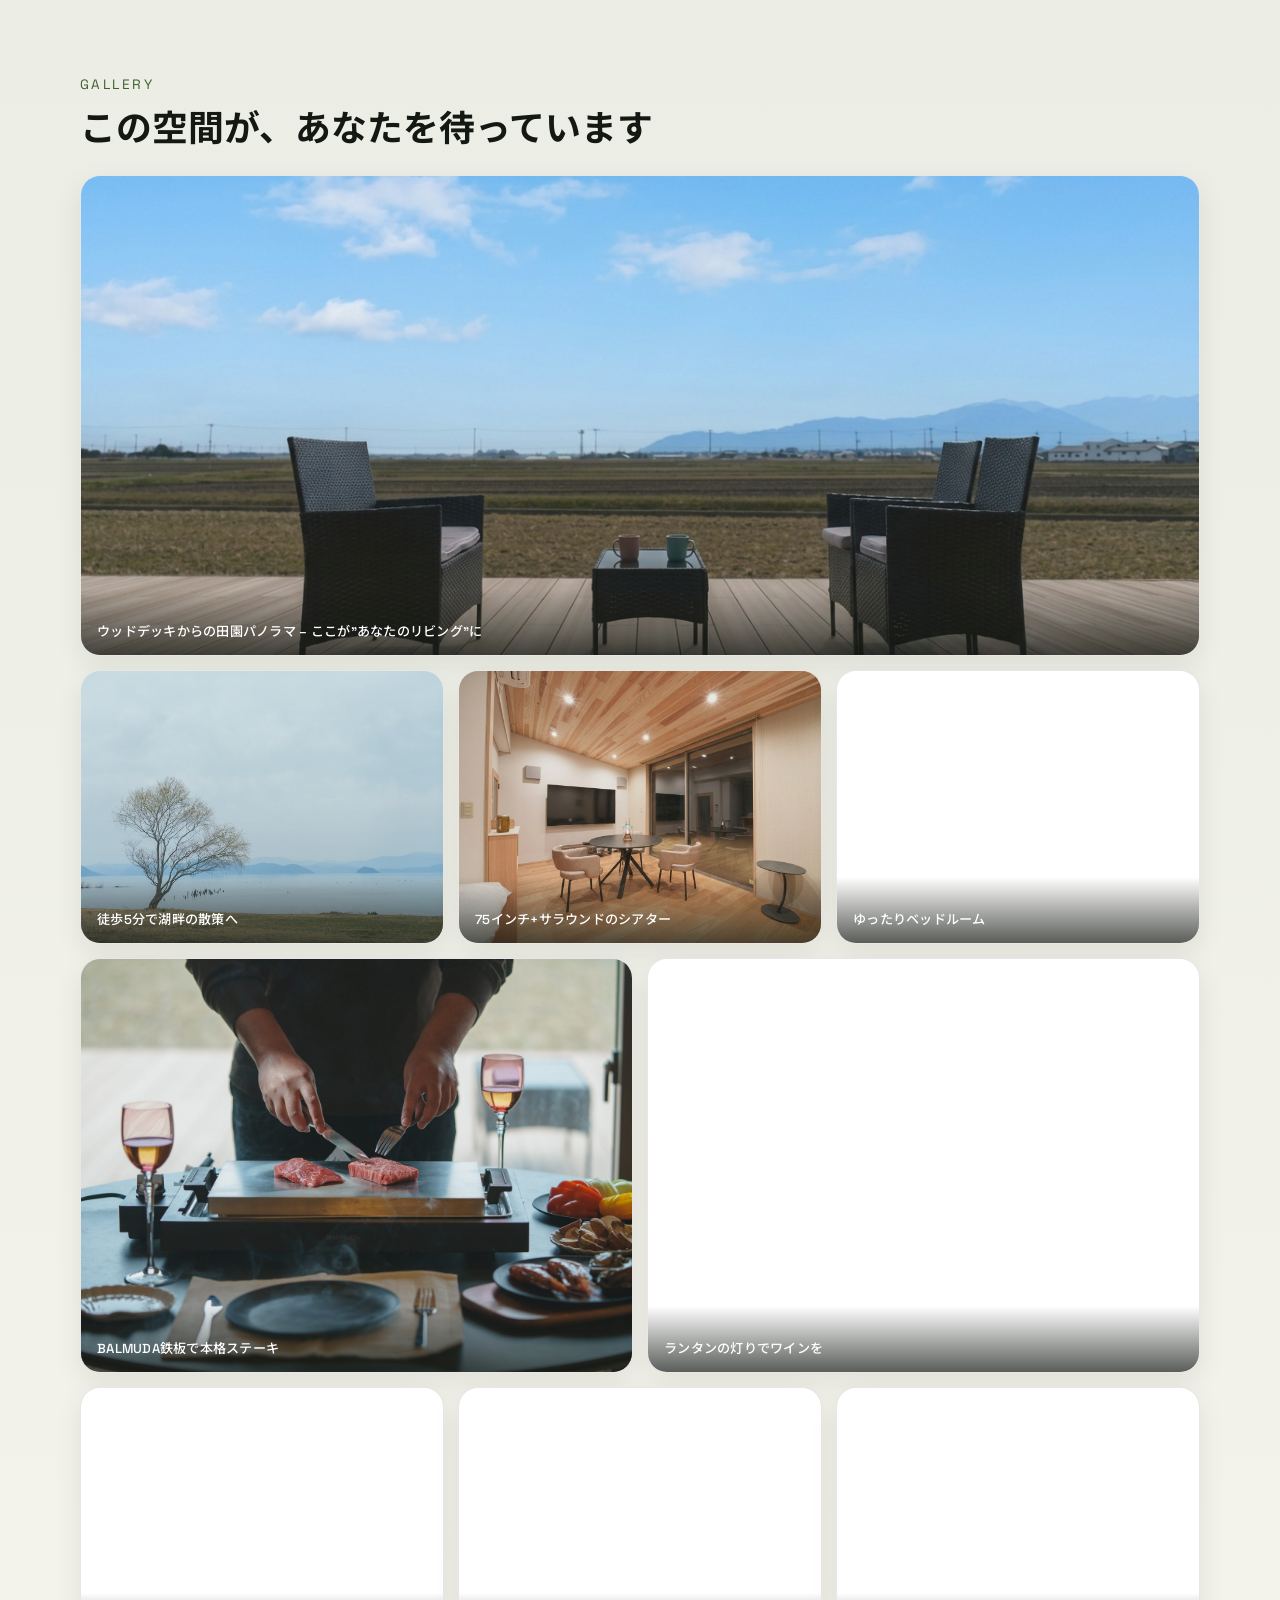
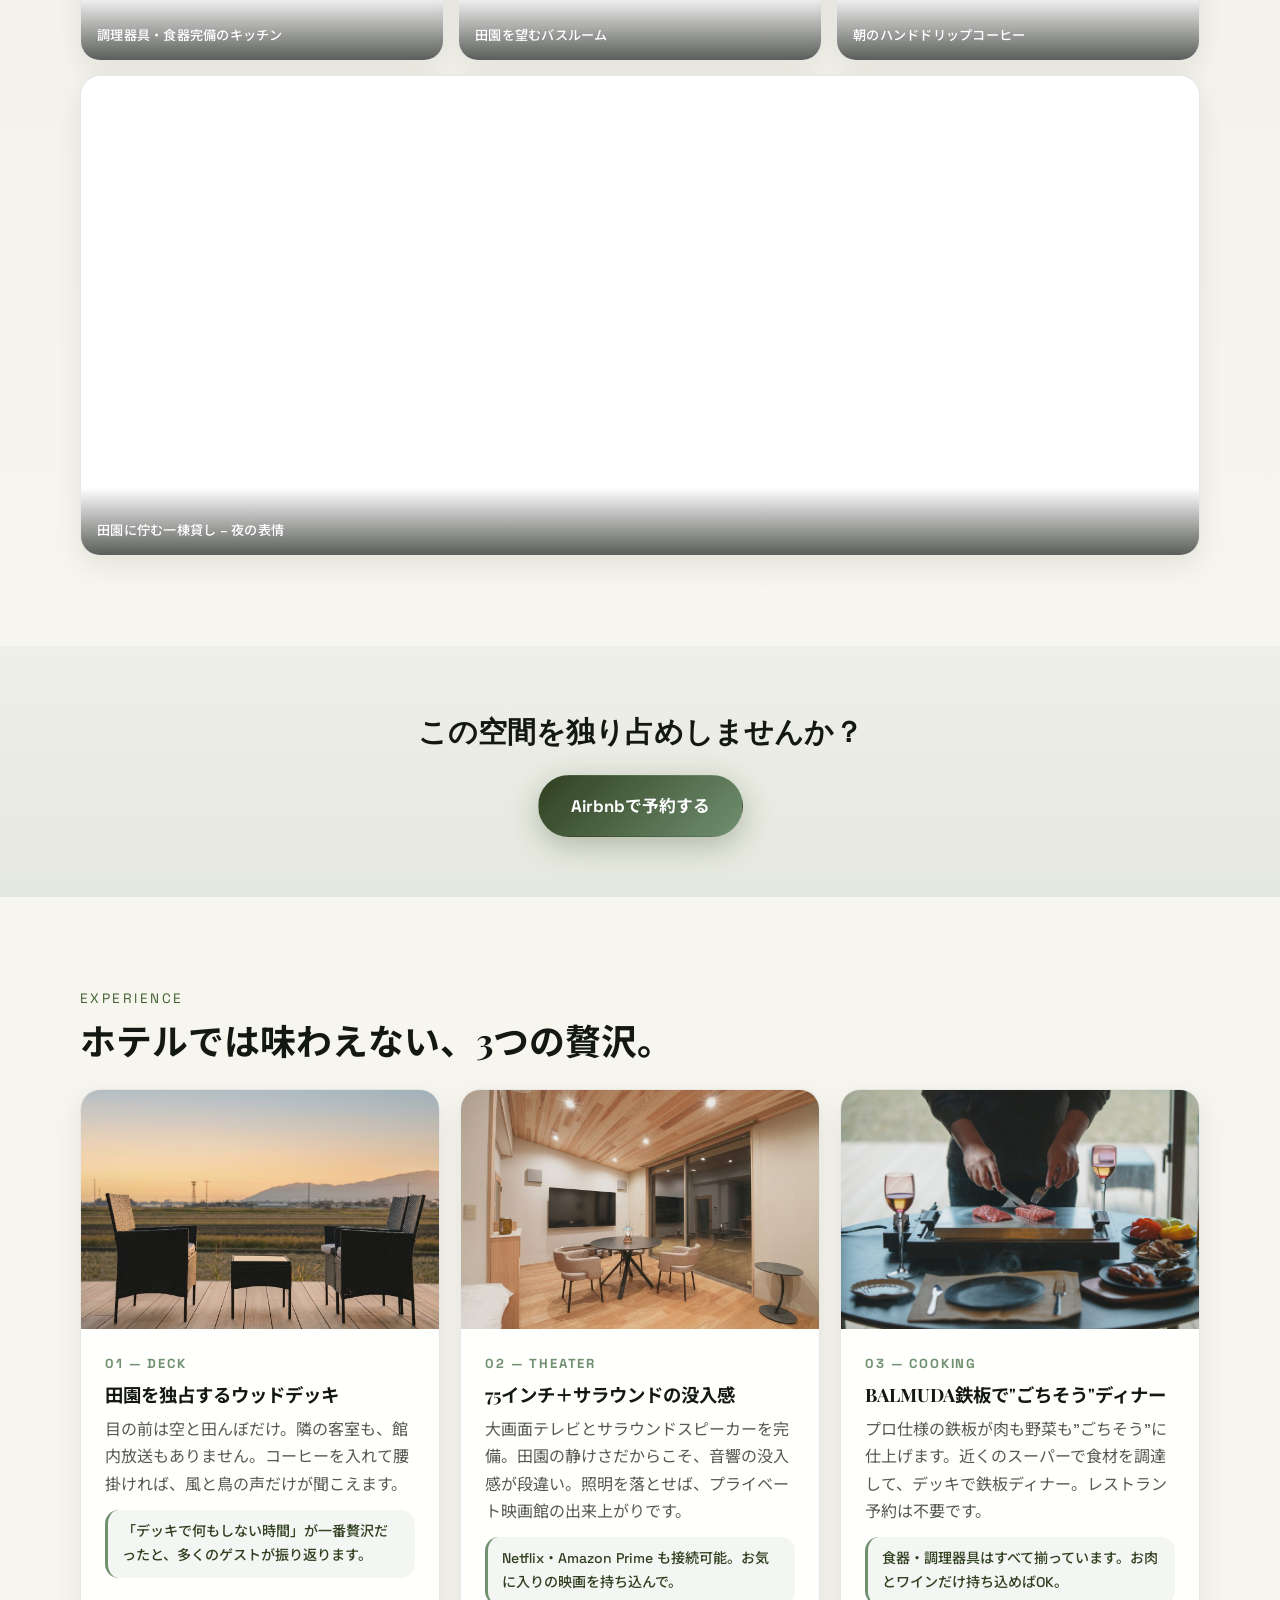
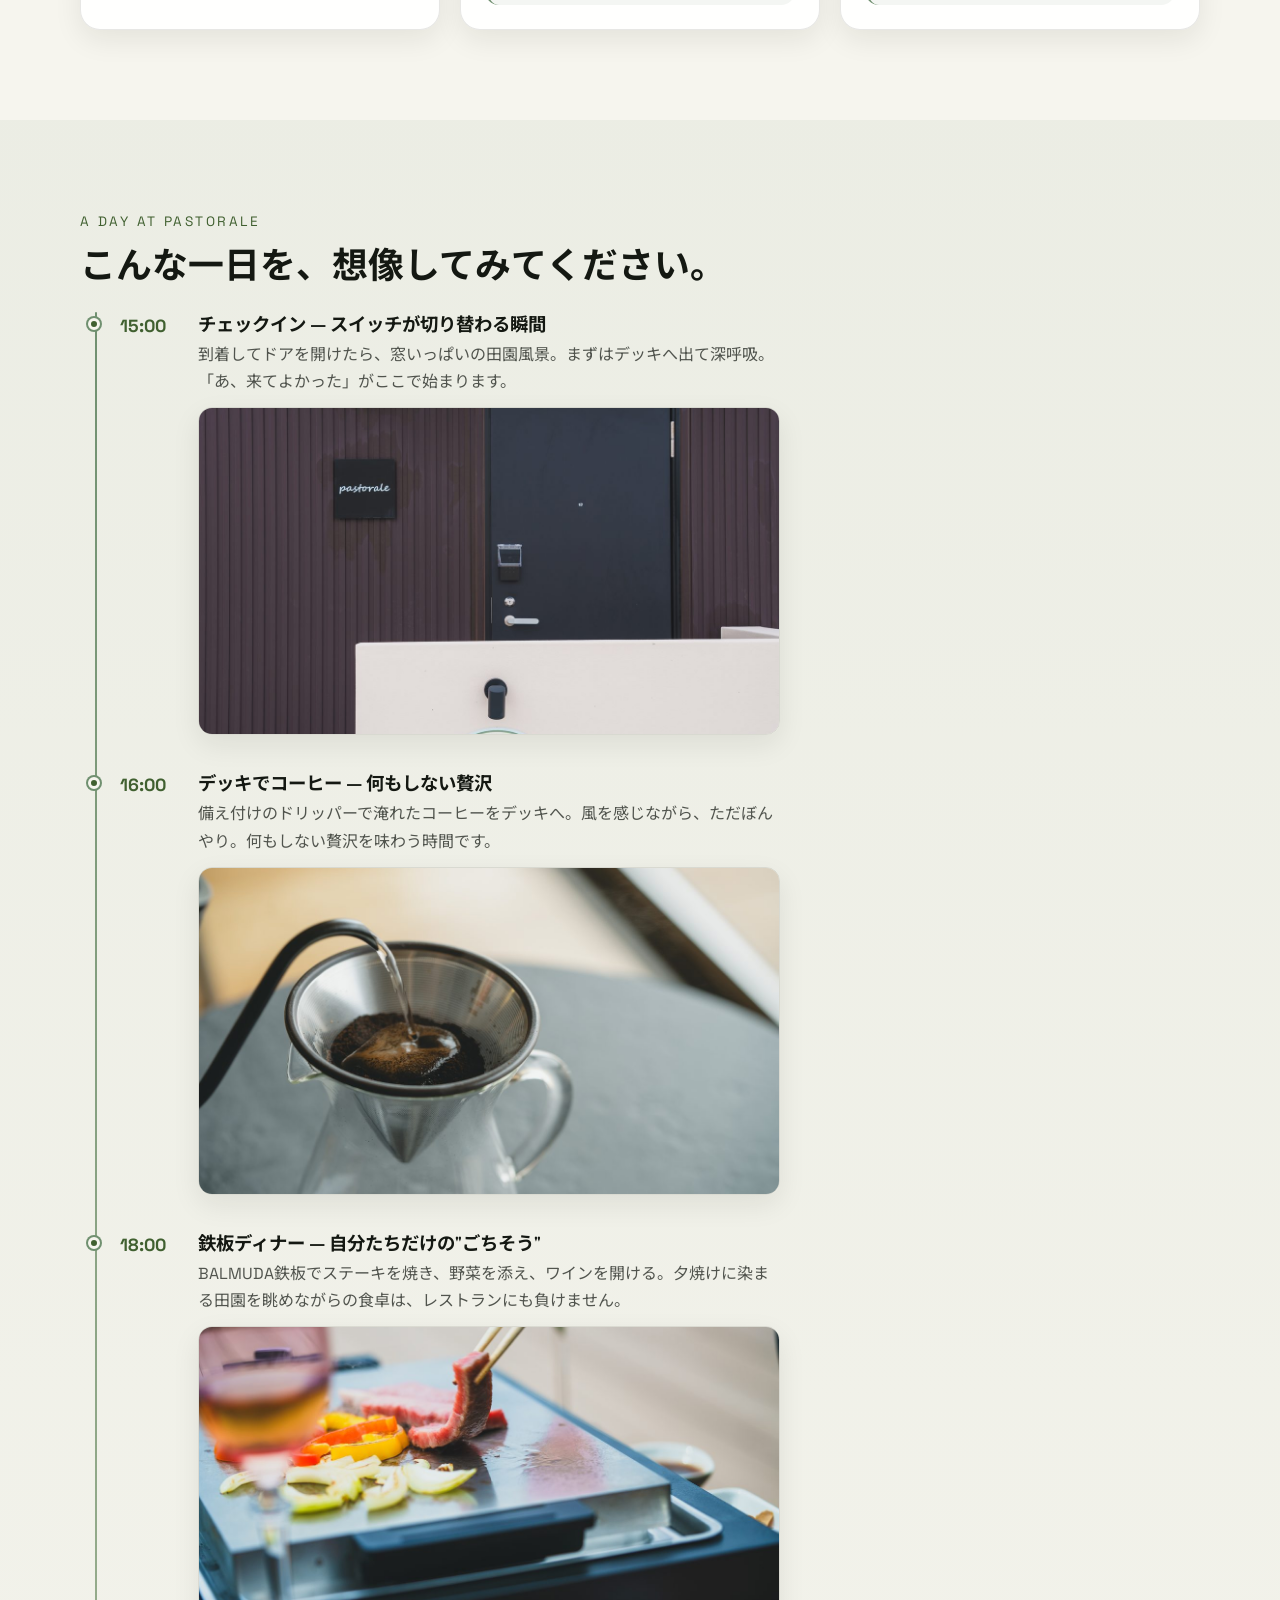
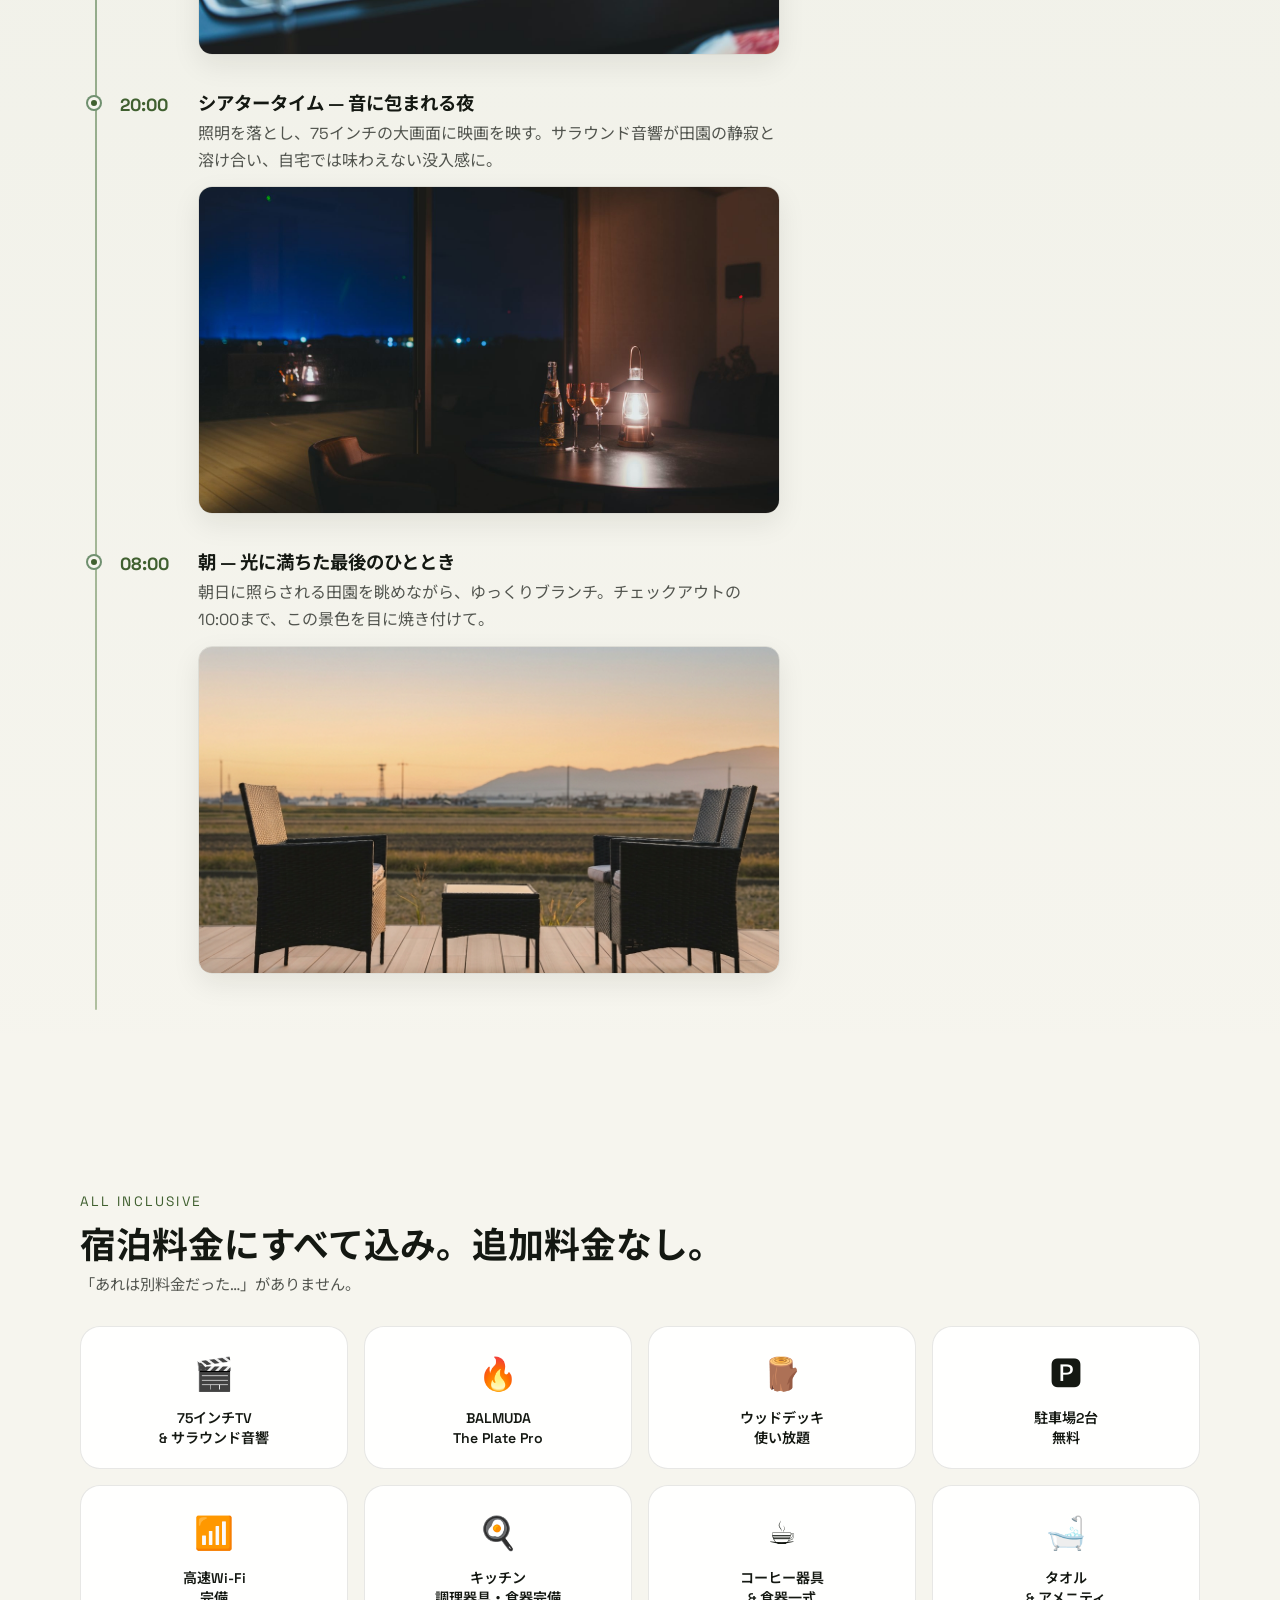
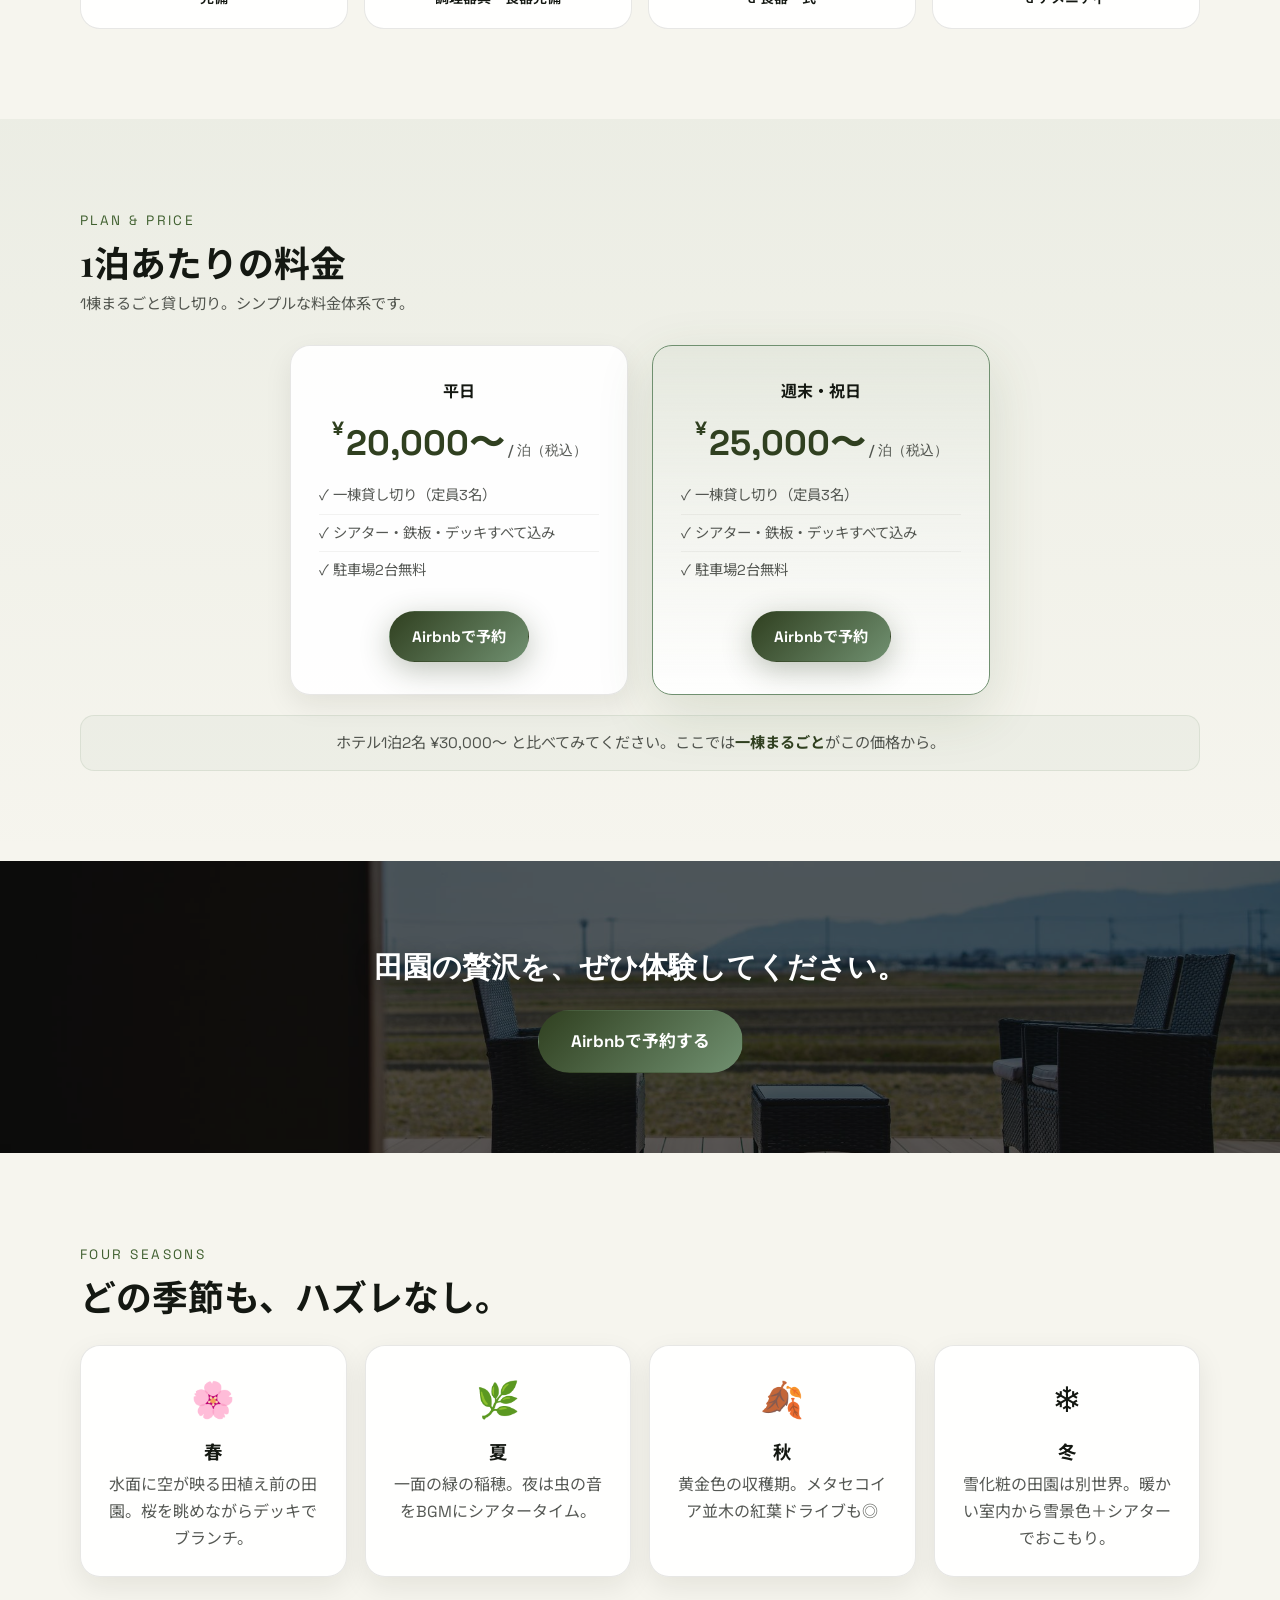
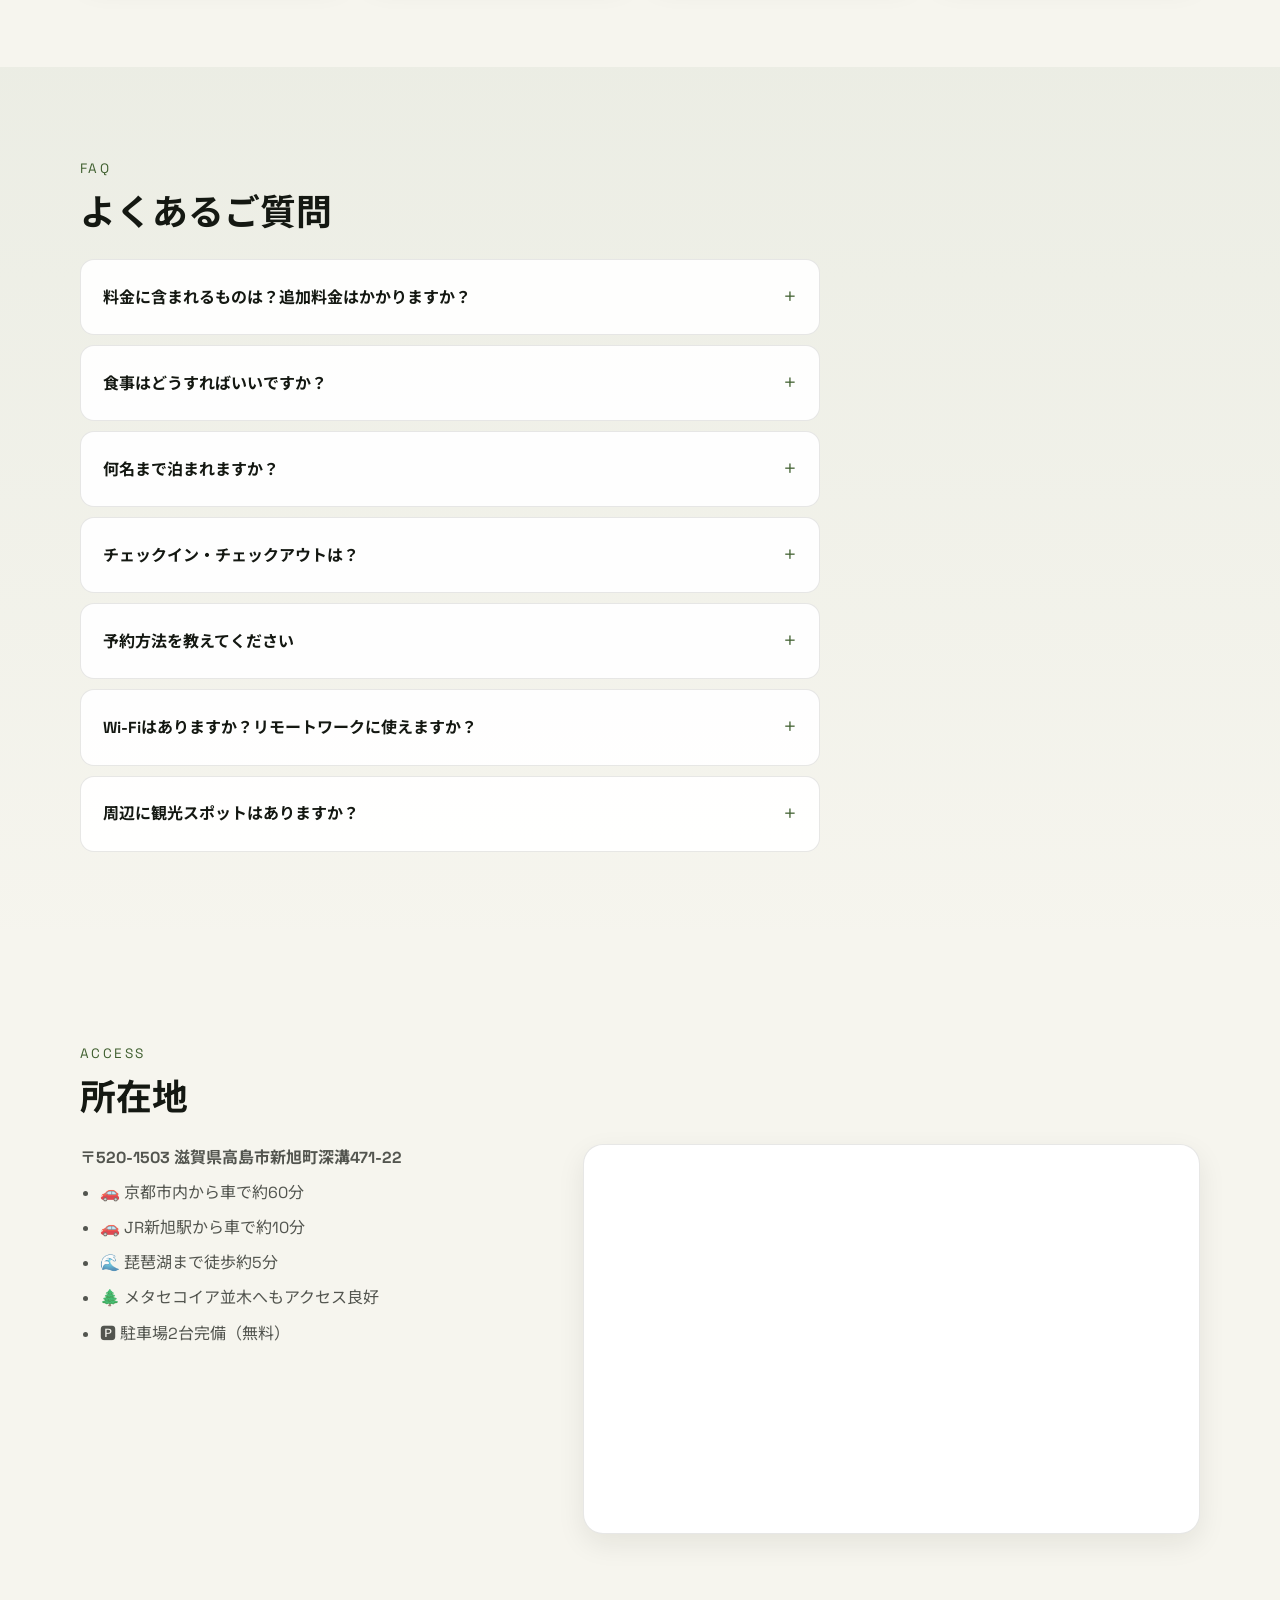
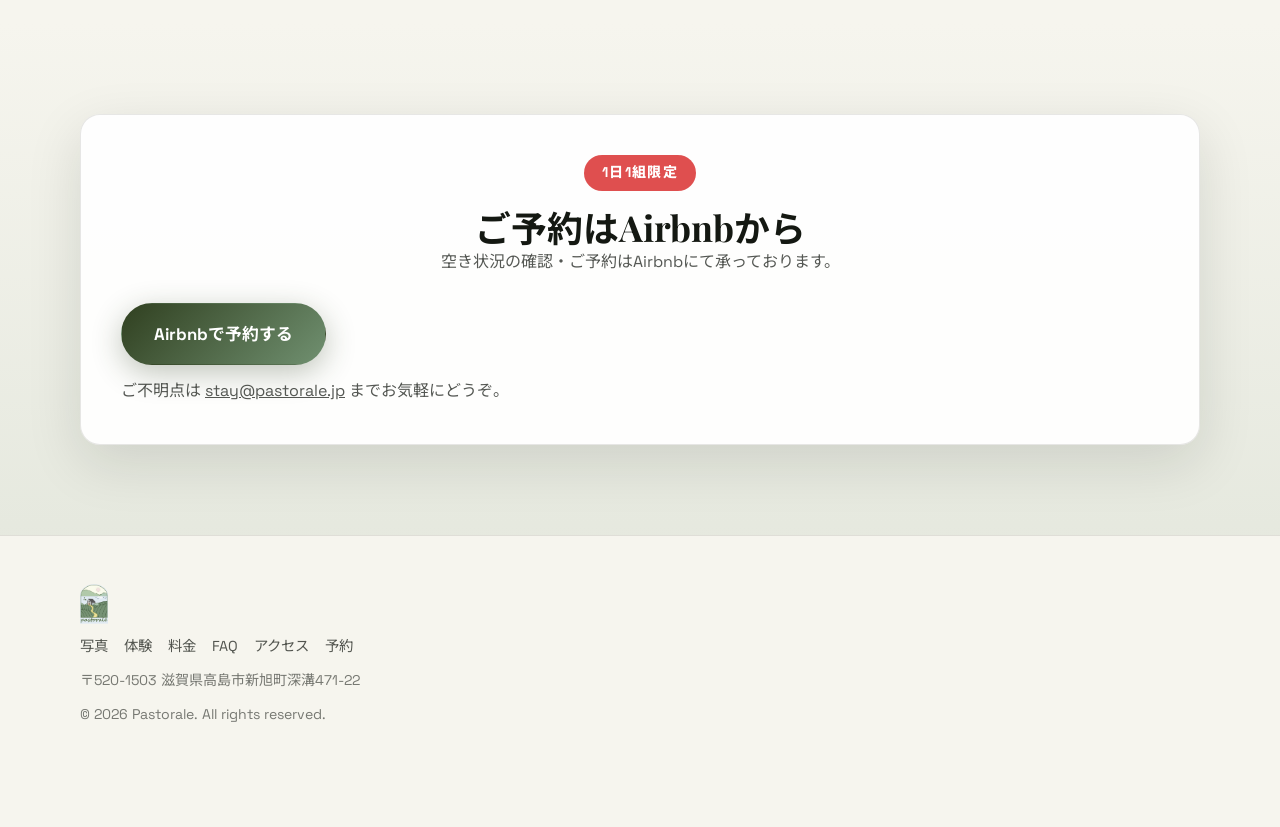
==== commit 46ca1642: "Gallery: BALMUDA+wine pair in half-width row for visual impact" ====
--- a/index.html
+++ b/index.html
@@ -198,14 +198,18 @@
             <figcaption>75インチ+サラウンドのシアター</figcaption>
           </figure>
           <figure class="shot reveal">
+            <img src="images/bedroom.jpg" alt="清潔感のあるベッドルーム" loading="lazy" decoding="async">
+            <figcaption>ゆったりベッドルーム</figcaption>
+          </figure>
+          <figure class="shot shot--half reveal">
             <img src="images/balmuda-cooking.jpg" alt="BALMUDA The Plate Proで鉄板料理" loading="lazy" decoding="async">
             <figcaption>BALMUDA鉄板で本格ステーキ</figcaption>
           </figure>
           <figure class="shot shot--half reveal">
-            <img src="images/bedroom.jpg" alt="清潔感のあるベッドルーム" loading="lazy" decoding="async">
-            <figcaption>ゆったりベッドルーム</figcaption>
-          </figure>
-          <figure class="shot shot--half reveal">
+            <img src="images/wine-night.jpg" alt="ランタンとワインの夜" loading="lazy" decoding="async">
+            <figcaption>ランタンの灯りでワインを</figcaption>
+          </figure>
+          <figure class="shot reveal">
             <img src="images/kitchen.jpg" alt="設備の整ったキッチン" loading="lazy" decoding="async">
             <figcaption>調理器具・食器完備のキッチン</figcaption>
           </figure>
@@ -216,10 +220,6 @@
           <figure class="shot reveal">
             <img src="images/coffee-pour.jpg" alt="ハンドドリップコーヒー" loading="lazy" decoding="async">
             <figcaption>朝のハンドドリップコーヒー</figcaption>
-          </figure>
-          <figure class="shot reveal">
-            <img src="images/wine-night.jpg" alt="ランタンとワインの夜" loading="lazy" decoding="async">
-            <figcaption>ランタンの灯りでワインを</figcaption>
           </figure>
           <figure class="shot shot--wide reveal">
             <img src="images/building-night.jpg" alt="夜の外観" loading="lazy" decoding="async">
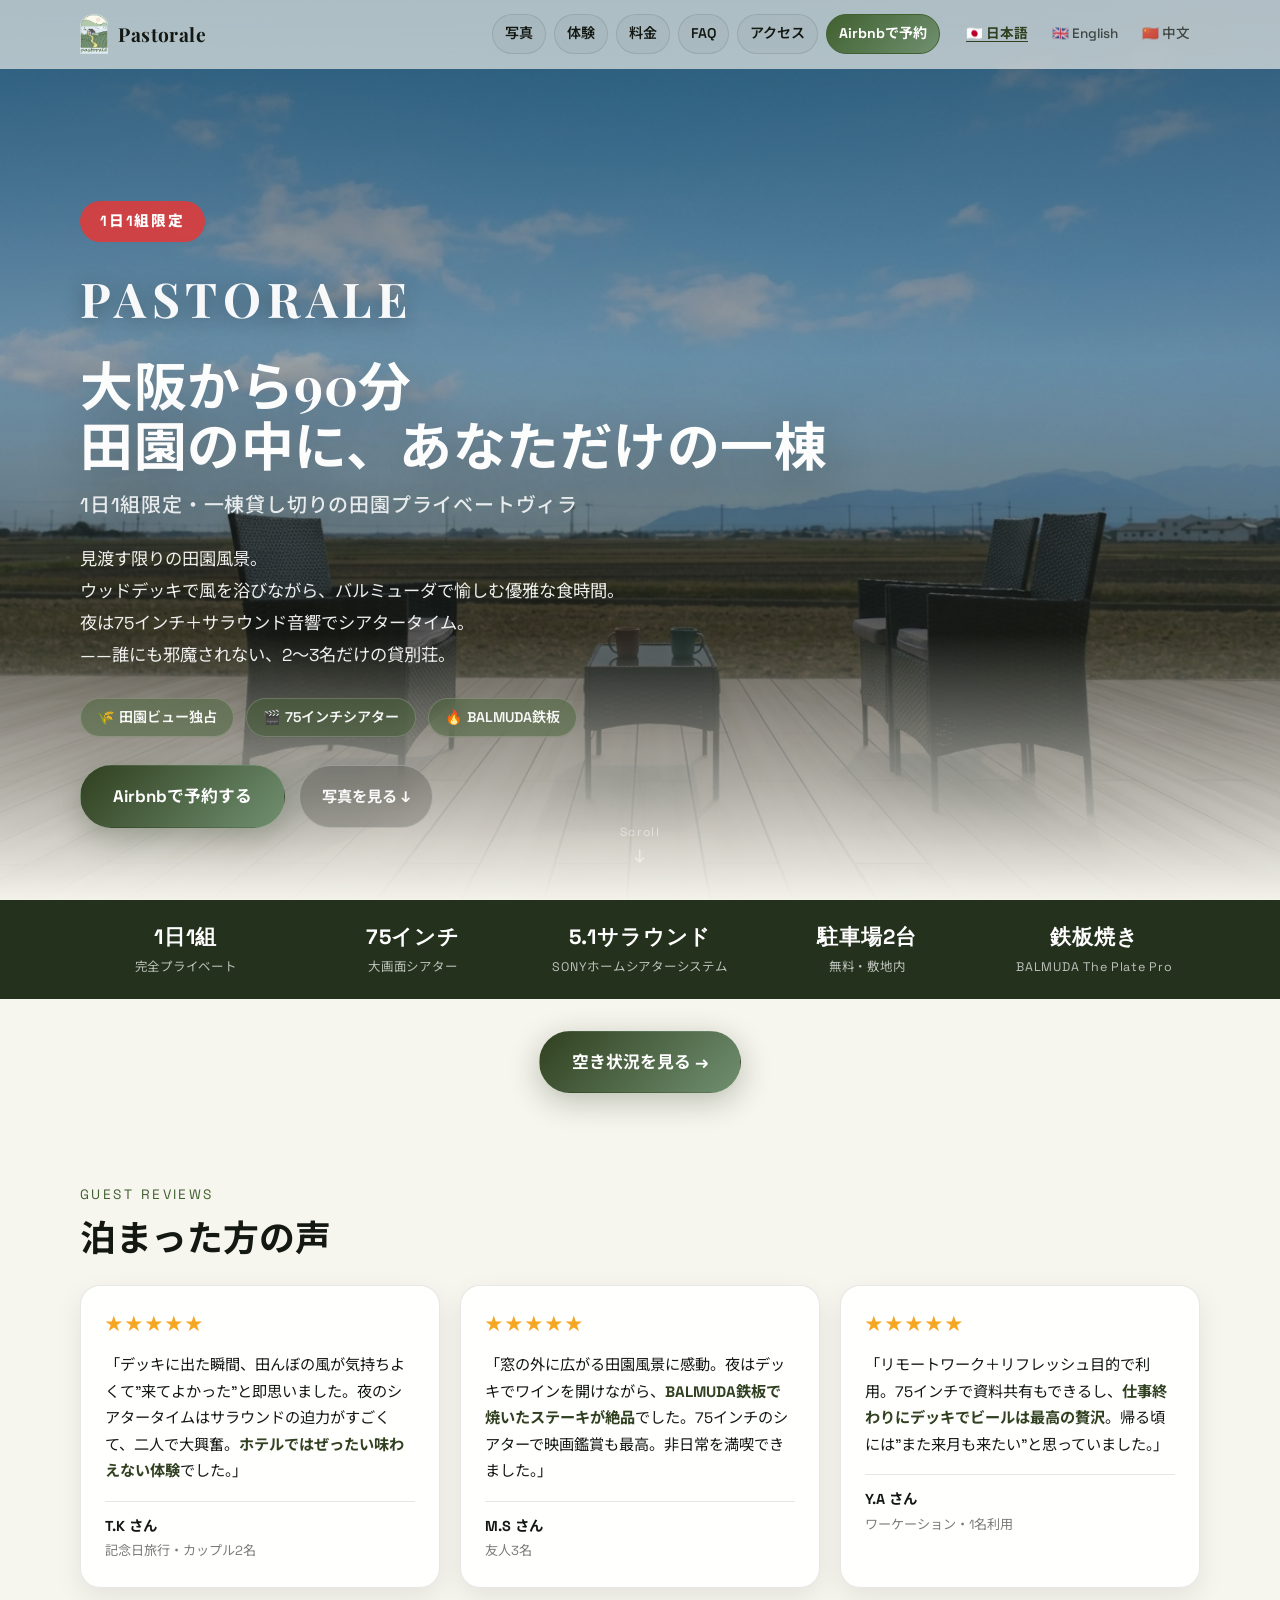
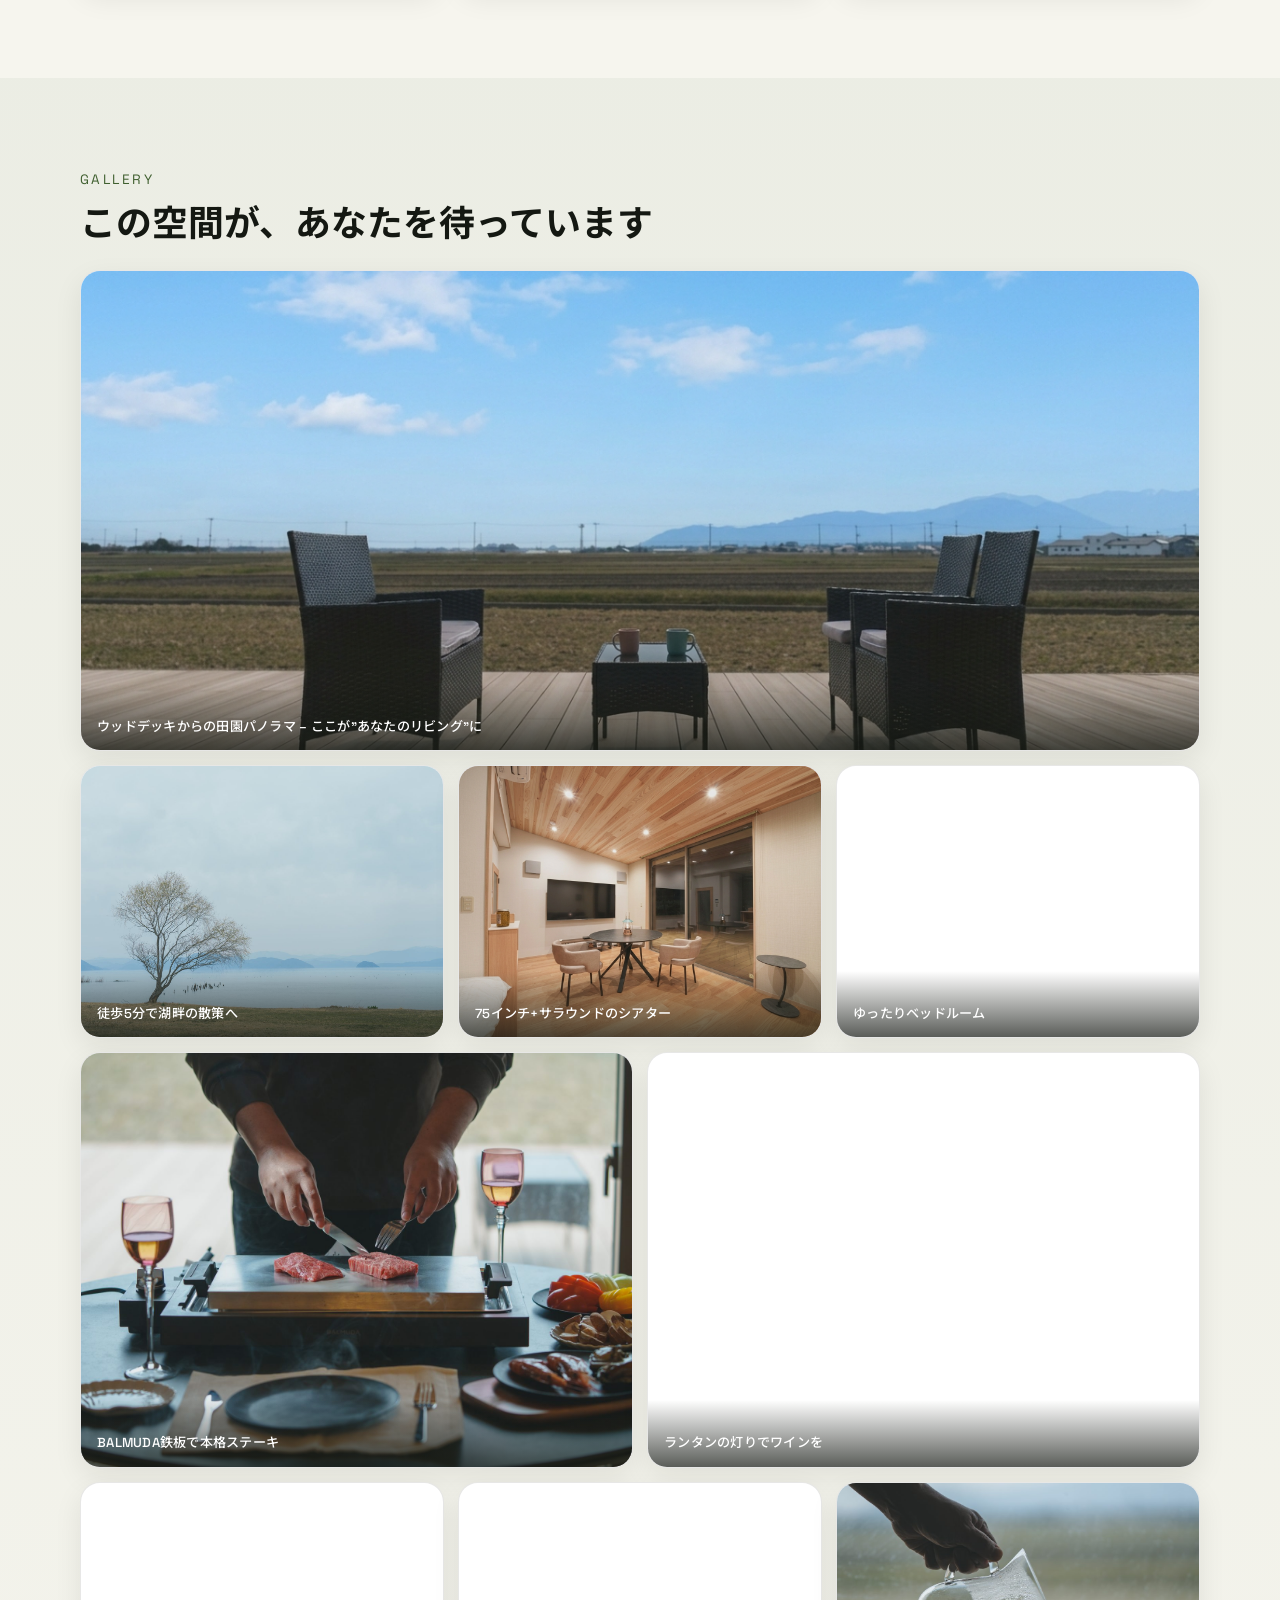
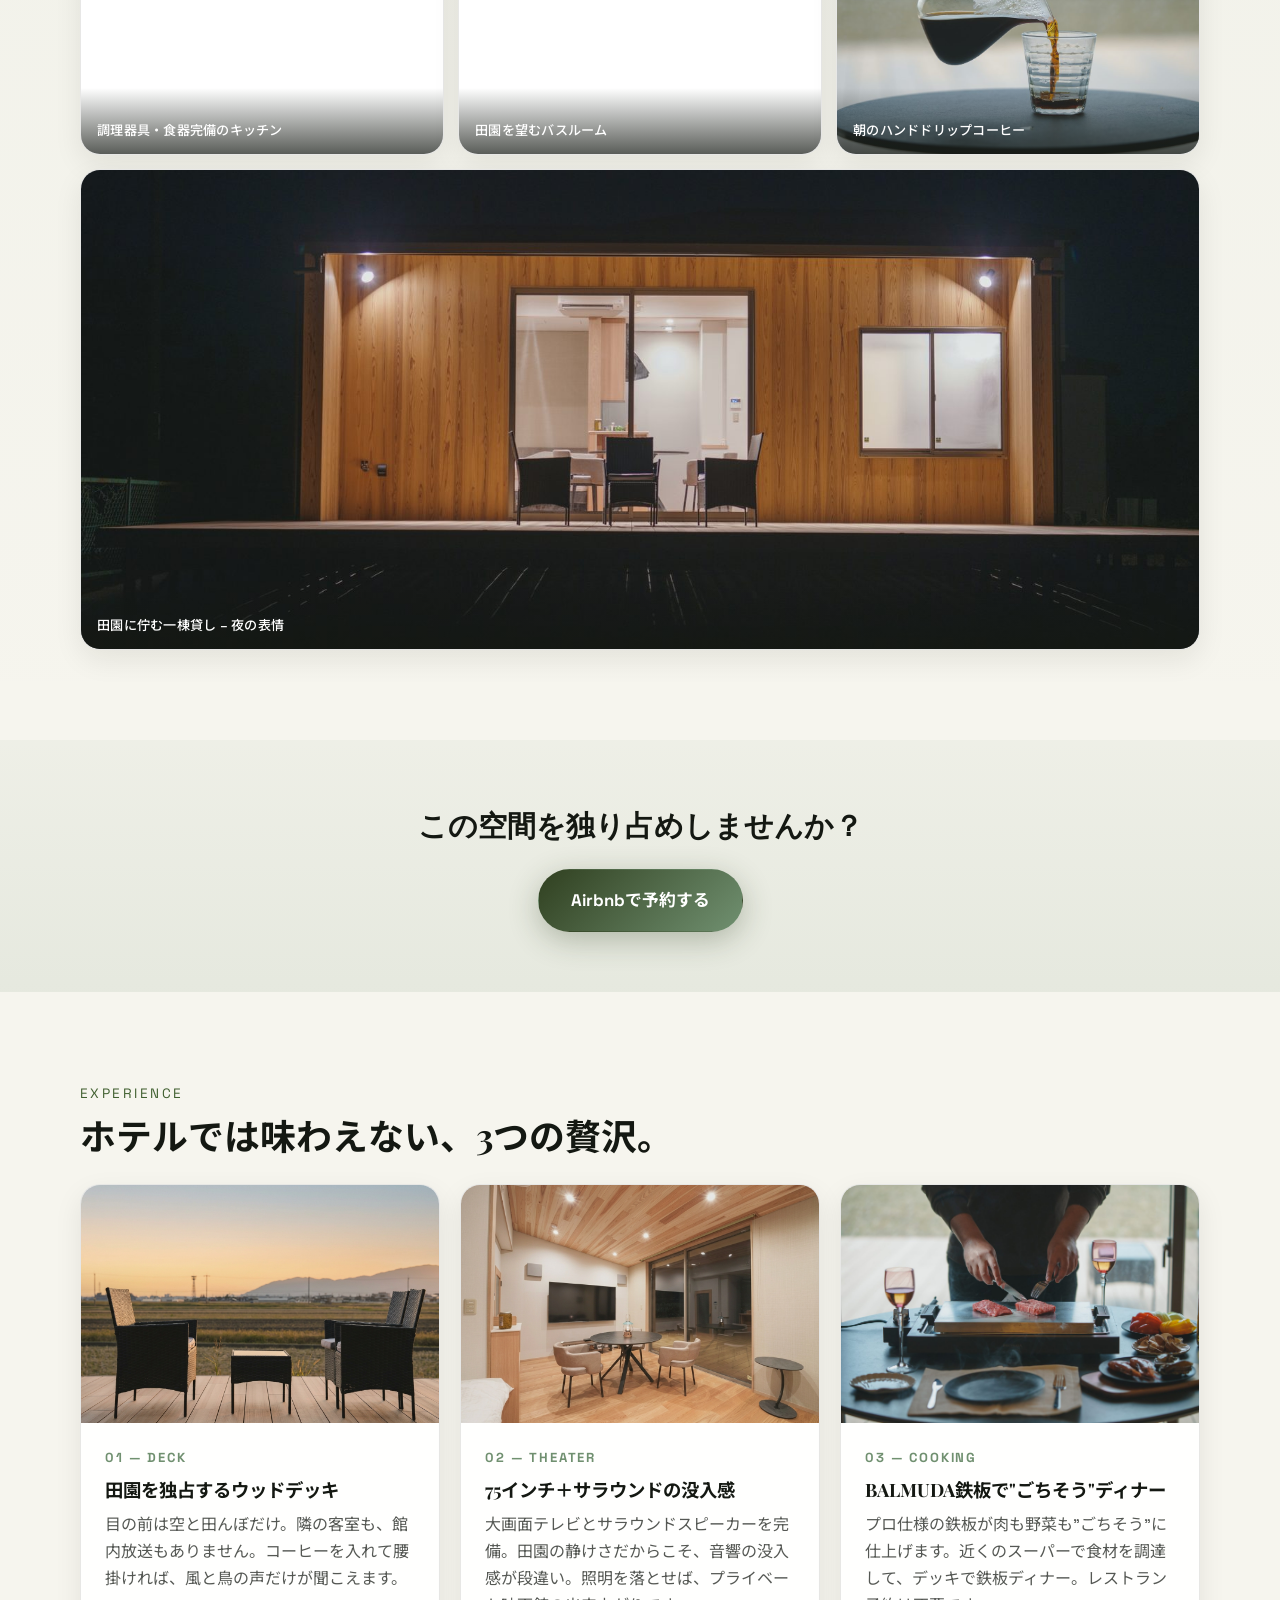
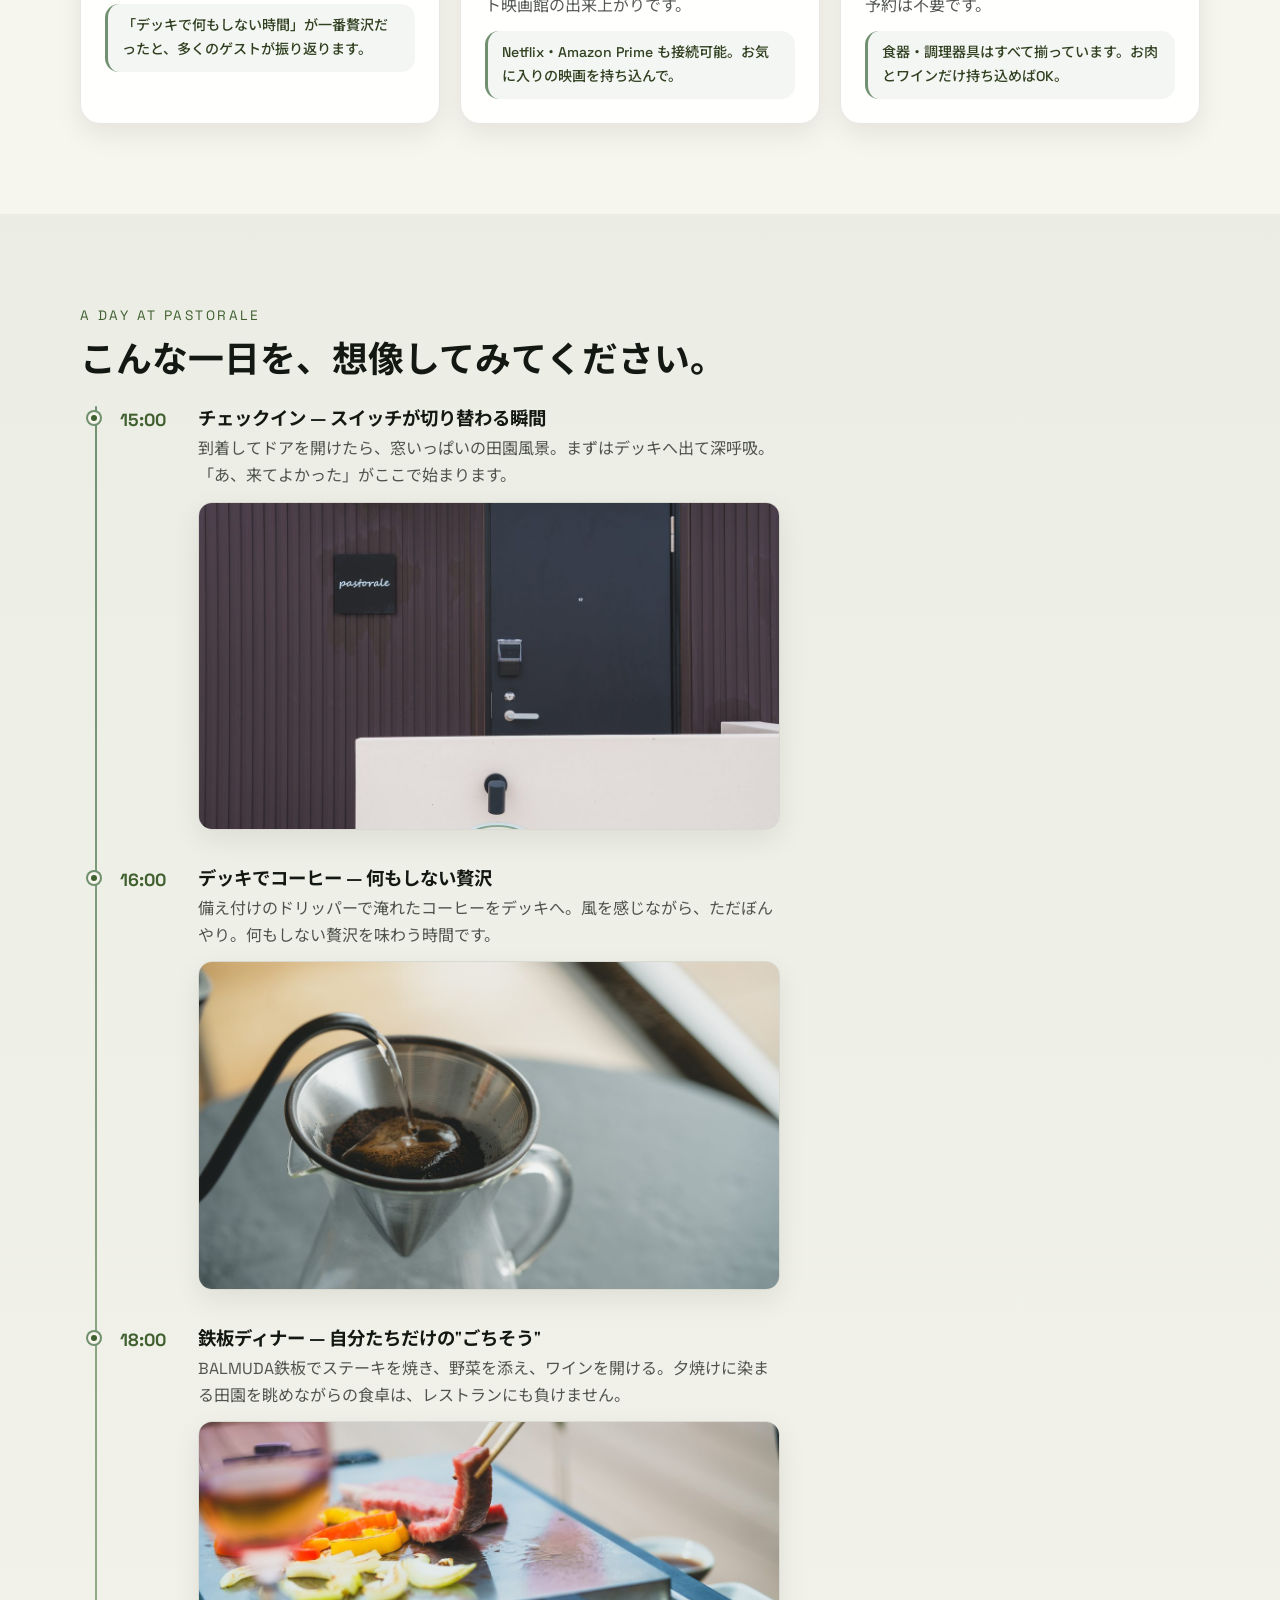
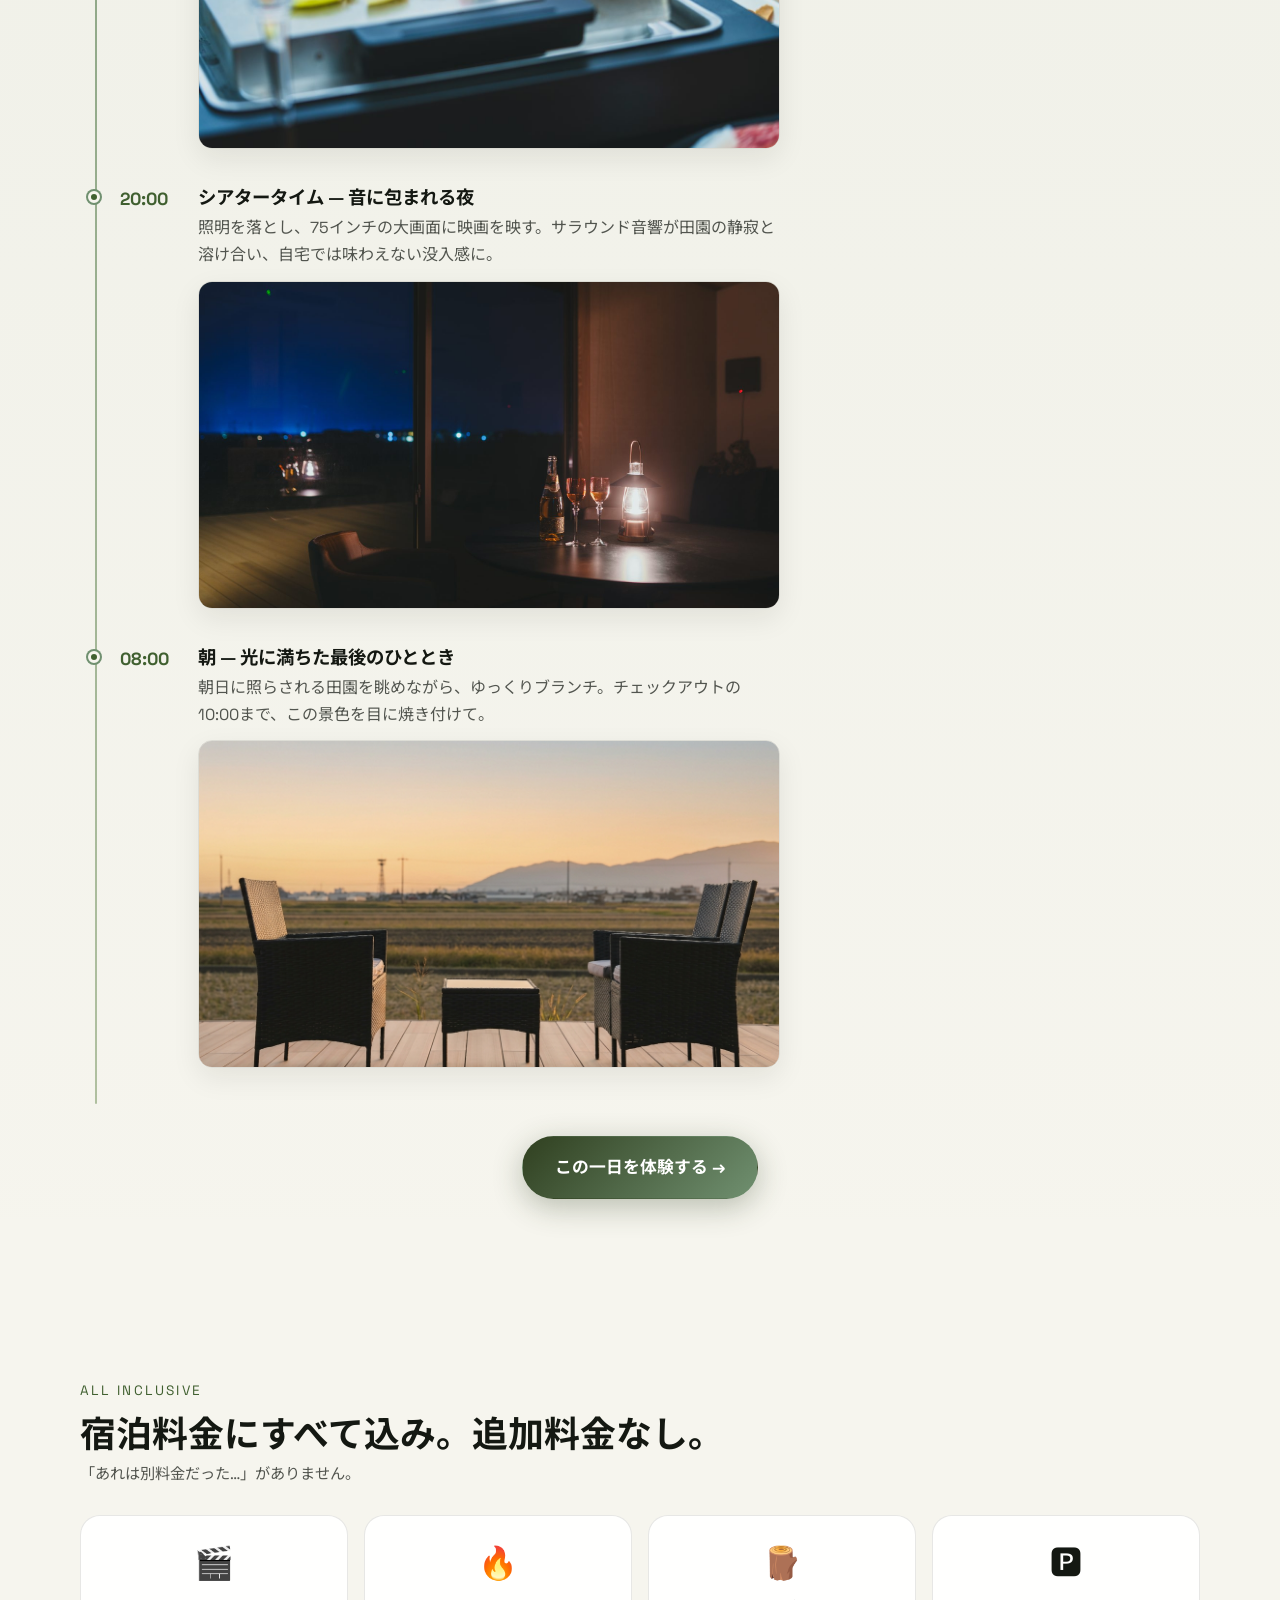
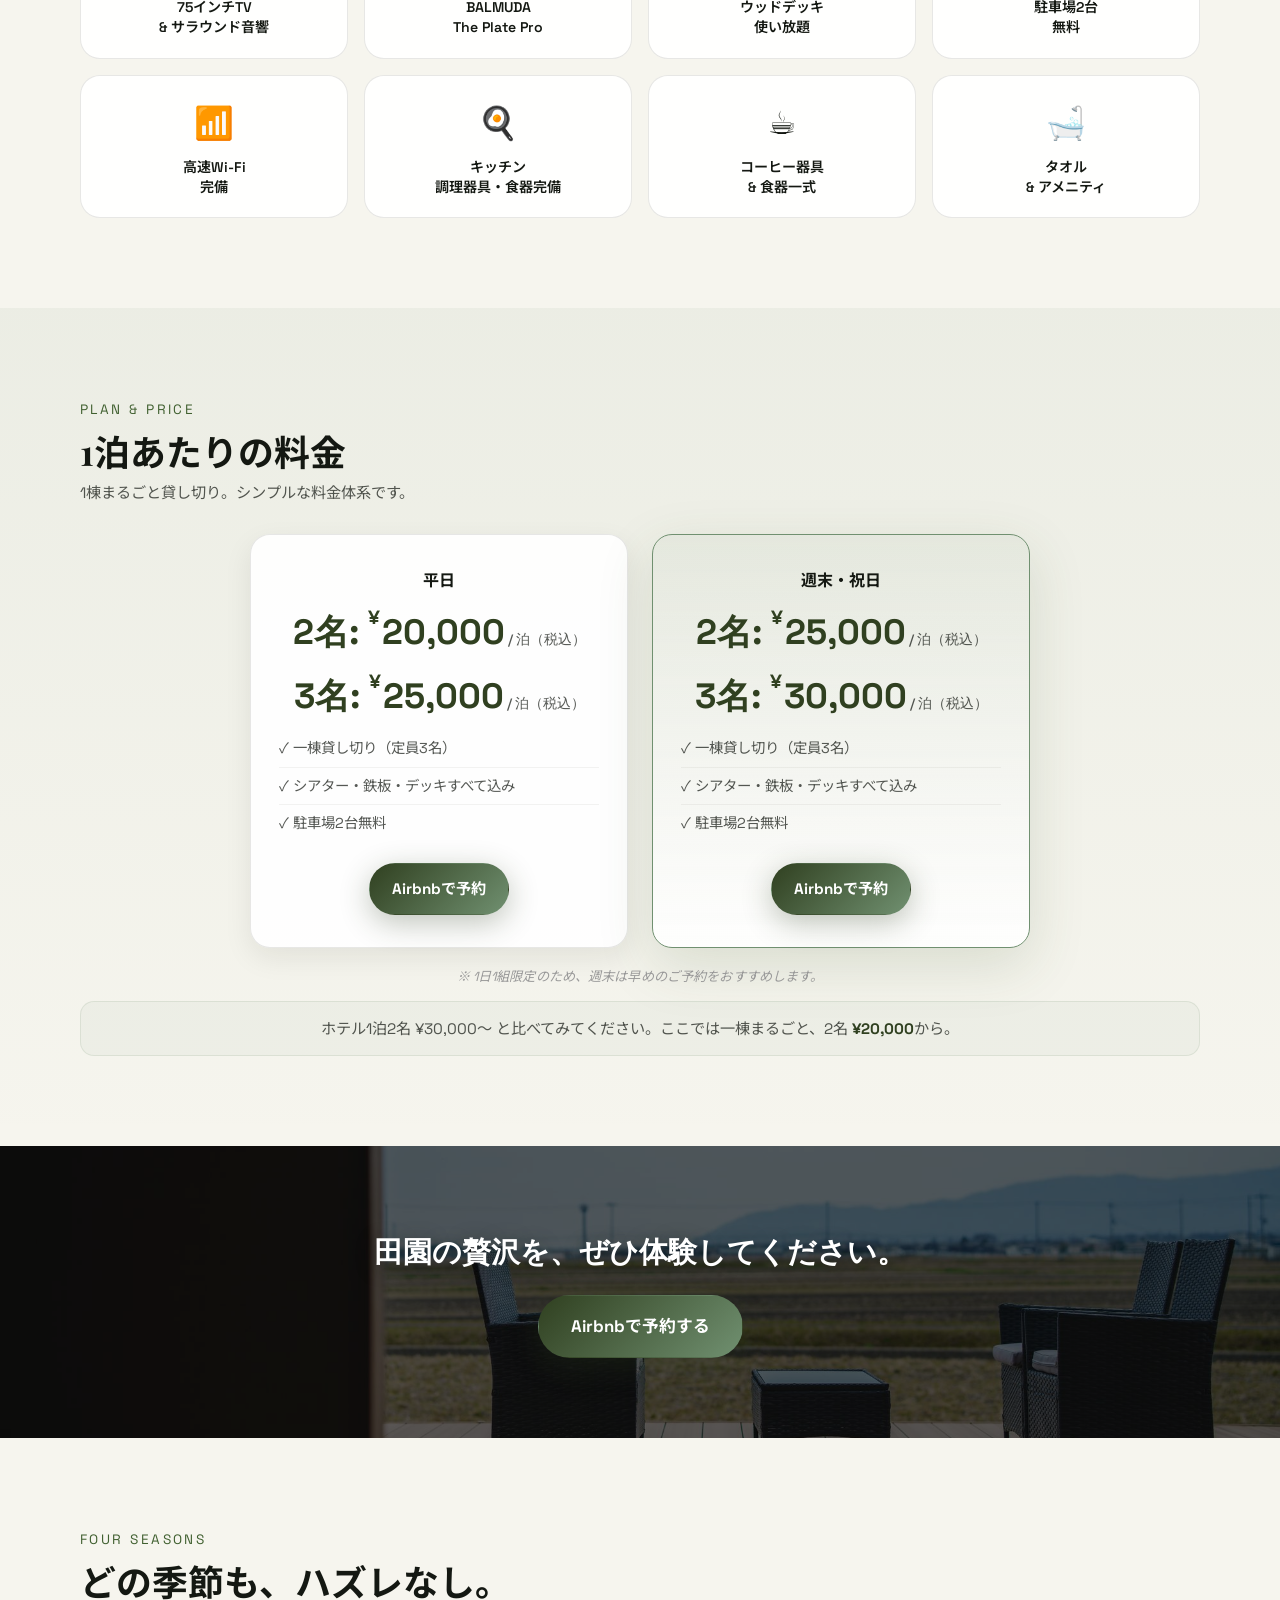
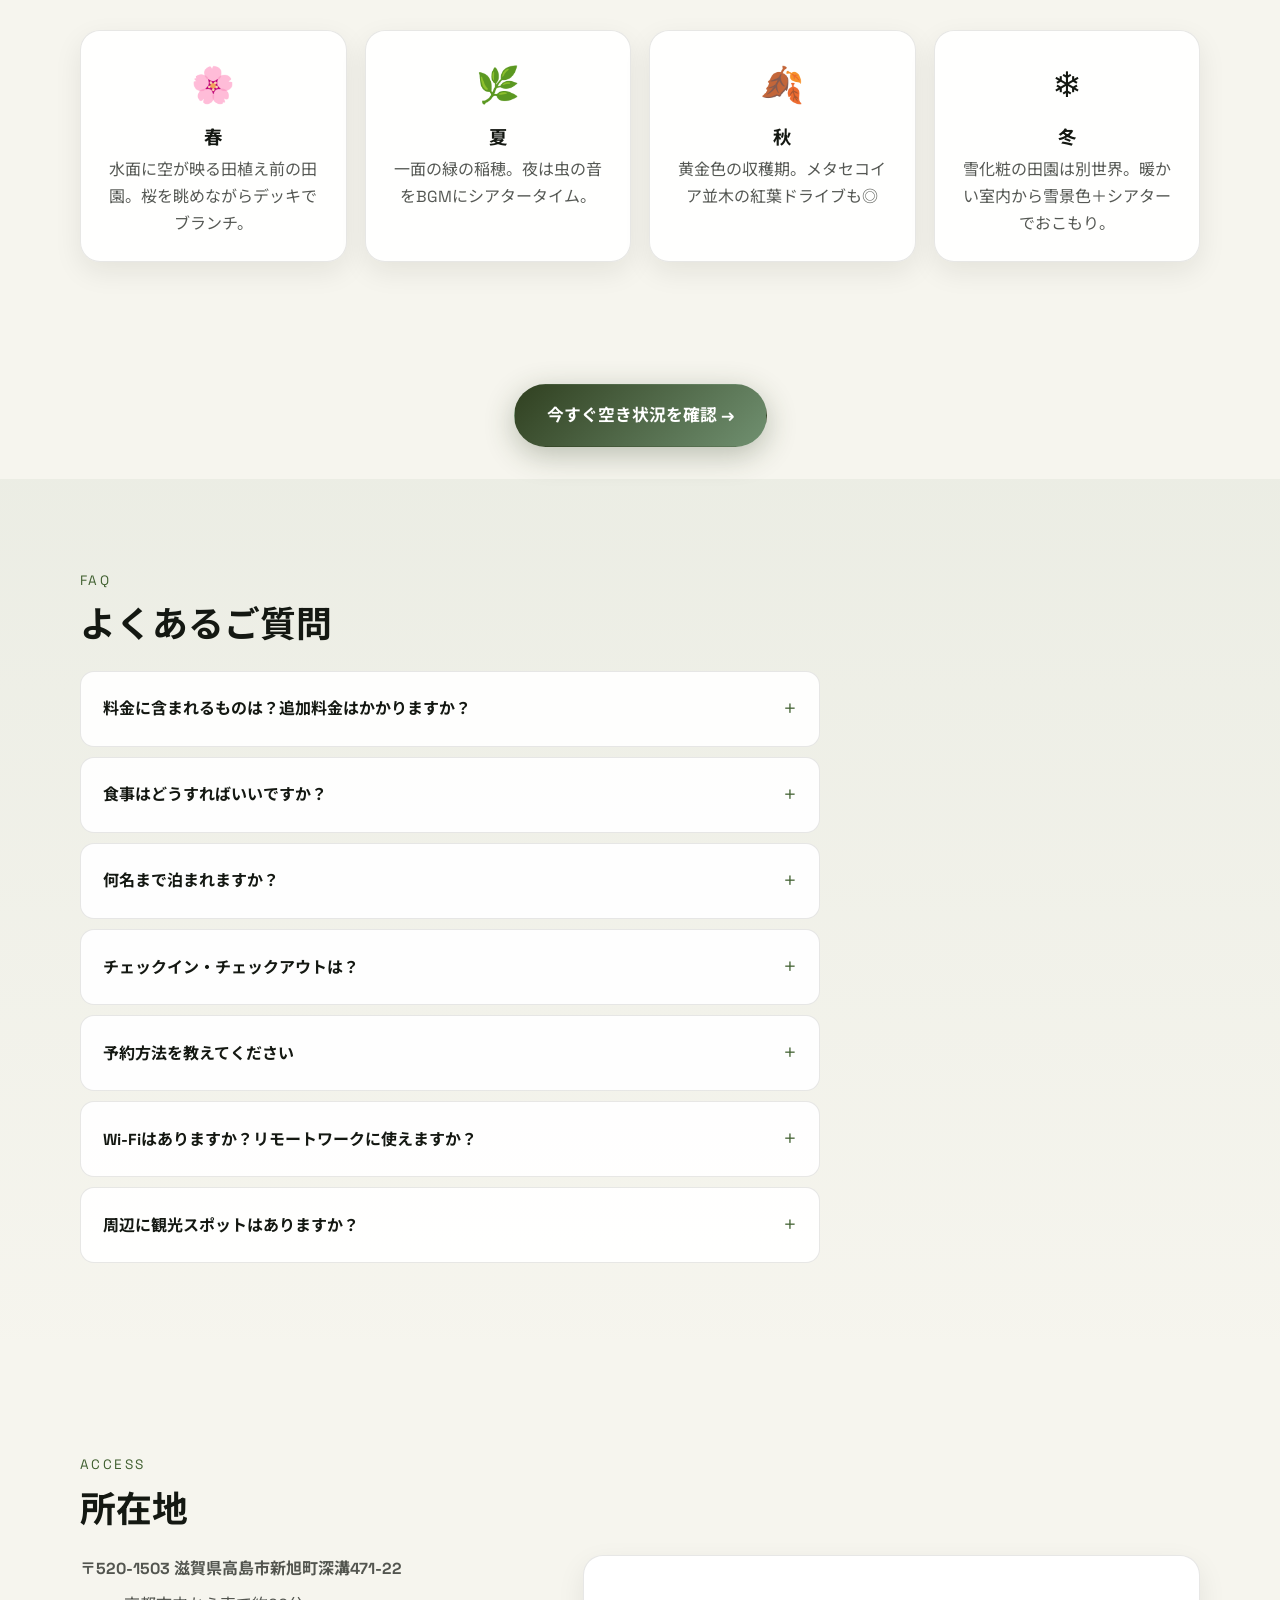
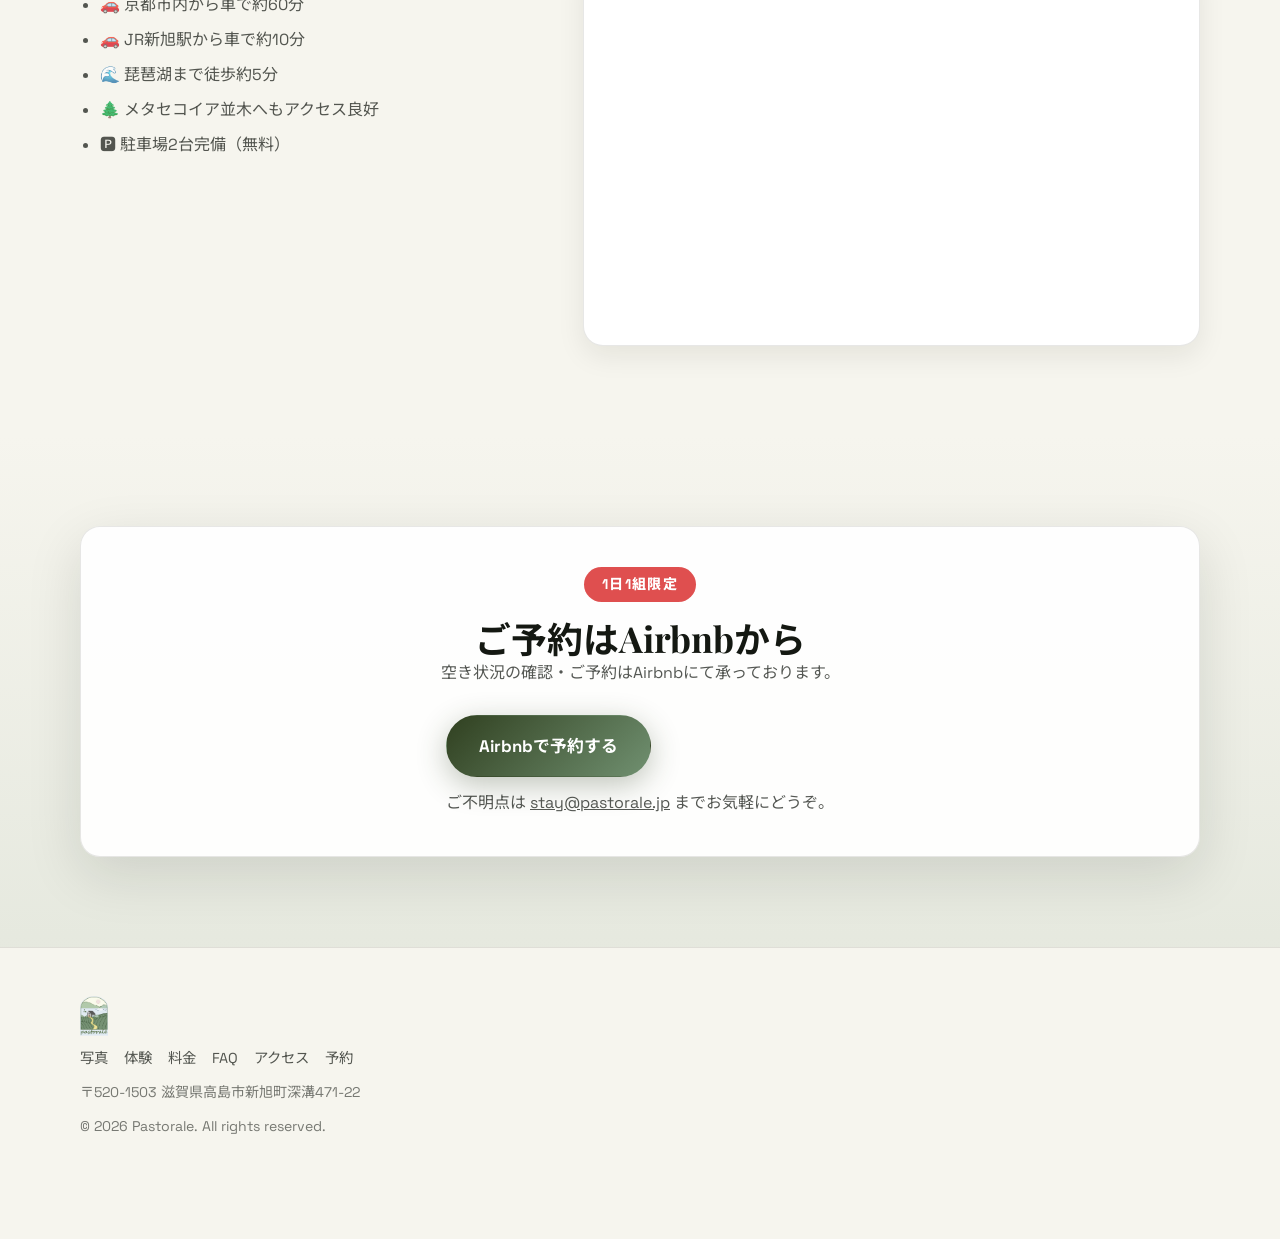
==== commit 5a6b30fe: "fix: 料金カードのレイアウト崩れを修正" ====
--- a/index.html
+++ b/index.html
@@ -8,16 +8,13 @@
   <meta name="keywords" content="貸別荘,滋賀,高島,田園,一棟貸し,1日1組限定,ウッドデッキ,シアター,琵琶湖,BALMUDA">
 
   <!-- OGP -->
-  <meta property="og:title" content="Pastorale | 1日1組限定・田園を独り占めする貸別荘">
-  <meta property="og:description" content="【1日1組限定】滋賀県高島市の田園に佇む貸別荘。75インチシアター・BALMUDA鉄板・ウッドデッキ。">
+  <meta property="og:title" content="Pastorale — 大阪から90分、田園の一棟貸し切りヴィラ">
+  <meta property="og:description" content="1日1組限定。75インチシアター、BALMUDA鉄板、ウッドデッキ付き。琵琶湖まで徒歩5分の田園プライベートヴィラ。">
+  <meta property="og:image" content="https://gfcd-inc.github.io/Pastorale-Website/images/hero-bg.png">
+  <meta property="og:url" content="https://gfcd-inc.github.io/Pastorale-Website/index.html">
   <meta property="og:type" content="website">
-  <meta property="og:url" content="https://gfcd-inc.github.io/Pastorale-Website/">
-  <meta property="og:image" content="https://gfcd-inc.github.io/Pastorale-Website/images/hero-bg.png">
   <meta property="og:locale" content="ja_JP">
   <meta name="twitter:card" content="summary_large_image">
-  <meta name="twitter:title" content="Pastorale | 1日1組限定・田園を独り占めする貸別荘">
-  <meta name="twitter:description" content="【1日1組限定】滋賀県高島市の田園貸別荘。75インチシアター・BALMUDA鉄板・ウッドデッキ完備。">
-  <meta name="twitter:image" content="https://gfcd-inc.github.io/Pastorale-Website/images/hero-bg.png">
 
   <!-- JSON-LD -->
   <script type="application/ld+json">
@@ -48,6 +45,9 @@
   }
   </script>
 
+  <link rel="icon" href="images/%E3%83%AD%E3%82%B4%20(1).png" type="image/png">
+  <link rel="apple-touch-icon" href="images/%E3%83%AD%E3%82%B4%20(1).png">
+
   <link rel="preconnect" href="https://fonts.googleapis.com">
   <link rel="preconnect" href="https://fonts.gstatic.com" crossorigin>
   <link href="https://fonts.googleapis.com/css2?family=Playfair+Display:wght@600;700&family=Space+Grotesk:wght@400;500;600;700&family=Noto+Sans+JP:wght@400;500;700&display=swap" rel="stylesheet">
@@ -74,9 +74,9 @@
           <a href="#access">アクセス</a>
           <a class="nav__cta" href="https://www.airbnb.jp/rooms/XXXXXXX" target="_blank" rel="noopener noreferrer">Airbnbで予約</a>
           <div class="lang-switch">
-            <a href="index.html" class="active">JP</a>
-            <a href="en.html">EN</a>
-            <a href="zh.html">CN</a>
+            <a href="index.html" class="active">🇯🇵 日本語</a>
+            <a href="en.html">🇬🇧 English</a>
+            <a href="zh.html">🇨🇳 中文</a>
           </div>
         </div>
       </nav>
@@ -90,8 +90,9 @@
       <div class="hero__content reveal">
         <div class="hero__exclusive">1日1組限定</div>
         <p class="hero__brand-text">Pastorale</p>
-        <h1>田園を、まるごと独り占め。</h1>
-        <p class="lead">見渡す限りの田園風景。ウッドデッキで風を浴びながら、BALMUDA鉄板でステーキを焼く。夜は75インチ＋サラウンド音響でシアタータイム。——誰にも邪魔されない、2〜3名だけの貸別荘。</p>
+        <h1>大阪から90分<br>田園の中に、あなただけの一棟</h1>
+        <p class="hero__subcopy">1日1組限定・一棟貸し切りの田園プライベートヴィラ</p>
+        <p class="lead">見渡す限りの田園風景。<br>ウッドデッキで風を浴びながら、バルミューダで愉しむ優雅な食時間。<br>夜は75インチ＋サラウンド音響でシアタータイム。<br>——誰にも邪魔されない、2〜3名だけの貸別荘。</p>
         <div class="hero__badges">
           <span class="badge">🌾 田園ビュー独占</span>
           <span class="badge">🎬 75インチシアター</span>
@@ -137,6 +138,11 @@
         </div>
       </div>
     </section>
+
+    <!-- ── CTA: ヒーロー下 ── -->
+    <div class="section-cta">
+      <a class="btn btn--primary btn--lg" href="https://www.airbnb.jp/rooms/XXXXXXX" target="_blank" rel="noopener noreferrer">空き状況を見る →</a>
+    </div>
 
     <!-- ── 口コミ（早期の社会的証明） ── -->
     <section class="section" id="voices">
@@ -345,6 +351,11 @@
             </div>
           </div>
         </div>
+
+        <!-- ── CTA: A Day at Pastorale 後 ── -->
+        <div class="section-cta">
+          <a class="btn btn--primary btn--lg" href="https://www.airbnb.jp/rooms/XXXXXXX" target="_blank" rel="noopener noreferrer">この一日を体験する →</a>
+        </div>
       </div>
     </section>
 
@@ -406,7 +417,8 @@
         <div class="plans reveal">
           <div class="plan-card">
             <p class="plan-card__label">平日</p>
-            <p class="plan-card__price"><span class="plan-card__yen">¥</span>20,000〜<span class="plan-card__unit"> / 泊（税込）</span></p>
+            <p class="plan-card__price">2名: <span class="plan-card__yen">¥</span>20,000<span class="plan-card__unit"> / 泊（税込）</span></p>
+            <p class="plan-card__price">3名: <span class="plan-card__yen">¥</span>25,000<span class="plan-card__unit"> / 泊（税込）</span></p>
             <ul class="plan-card__features">
               <li>✓ 一棟貸し切り（定員3名）</li>
               <li>✓ シアター・鉄板・デッキすべて込み</li>
@@ -416,7 +428,8 @@
           </div>
           <div class="plan-card plan-card--accent">
             <p class="plan-card__label">週末・祝日</p>
-            <p class="plan-card__price"><span class="plan-card__yen">¥</span>25,000〜<span class="plan-card__unit"> / 泊（税込）</span></p>
+            <p class="plan-card__price">2名: <span class="plan-card__yen">¥</span>25,000<span class="plan-card__unit"> / 泊（税込）</span></p>
+            <p class="plan-card__price">3名: <span class="plan-card__yen">¥</span>30,000<span class="plan-card__unit"> / 泊（税込）</span></p>
             <ul class="plan-card__features">
               <li>✓ 一棟貸し切り（定員3名）</li>
               <li>✓ シアター・鉄板・デッキすべて込み</li>
@@ -425,7 +438,8 @@
             <a class="btn btn--primary" href="https://www.airbnb.jp/rooms/XXXXXXX" target="_blank" rel="noopener noreferrer">Airbnbで予約</a>
           </div>
         </div>
-        <p class="plan-comparison reveal">ホテル1泊2名 ¥30,000〜 と比べてみてください。ここでは<strong>一棟まるごと</strong>がこの価格から。</p>
+        <p class="plan-scarcity reveal">※ 1日1組限定のため、週末は早めのご予約をおすすめします。</p>
+        <p class="plan-comparison reveal">ホテル1泊2名 ¥30,000〜 と比べてみてください。ここでは一棟まるごと、2名 <strong>¥20,000</strong>から。</p>
       </div>
     </section>
 
@@ -472,6 +486,11 @@
         </div>
       </div>
     </section>
+
+    <!-- ── CTA: Four Seasons 後 ── -->
+    <div class="section-cta" style="padding-bottom:32px;">
+      <a class="btn btn--primary btn--lg" href="https://www.airbnb.jp/rooms/XXXXXXX" target="_blank" rel="noopener noreferrer">今すぐ空き状況を確認 →</a>
+    </div>
 
     <!-- ── FAQ ── -->
     <section class="section section--soft" id="faq">
@@ -535,7 +554,16 @@
             </ul>
           </div>
           <div class="map">
-            <iframe title="Pastorale 地図" src="https://www.google.com/maps?q=%E6%BB%8B%E8%B3%80%E7%9C%8C%E9%AB%98%E5%B3%B6%E5%B8%82%E6%96%B0%E6%97%AD%E7%94%BA%E6%B7%B1%E6%BA%9D471-22&output=embed" allowfullscreen="" loading="lazy" referrerpolicy="no-referrer-when-downgrade"></iframe>
+            <iframe
+              title="Pastorale 地図"
+              src="https://www.google.com/maps?q=%E3%80%92520-1503+%E6%BB%8B%E8%B3%80%E7%9C%8C%E9%AB%98%E5%B3%B6%E5%B8%82%E6%96%B0%E6%97%AD%E7%94%BA%E6%B7%B1%E6%BA%9D471-22&output=embed"
+              width="100%"
+              height="300"
+              style="border:0; border-radius: 8px;"
+              allowfullscreen=""
+              loading="lazy"
+              referrerpolicy="no-referrer-when-downgrade">
+            </iframe>
           </div>
         </div>
       </div>
@@ -582,8 +610,8 @@
   </footer>
 
   <!-- モバイル固定CTA -->
-  <div class="mobile-cta">
-    <a class="btn btn--primary btn--block" href="https://www.airbnb.jp/rooms/XXXXXXX" target="_blank" rel="noopener noreferrer">Airbnbで予約する</a>
+  <div class="mobile-cta" id="mobileCta">
+    <a href="https://www.airbnb.jp/rooms/XXXXXXX" target="_blank" rel="noopener noreferrer">Airbnbで予約する</a>
   </div>
 
   <script>
@@ -608,10 +636,12 @@
     }, { threshold: 0.12 });
     document.querySelectorAll('.reveal').forEach(el => obs.observe(el));
 
-    // ナビ背景変更
+    // ナビ背景変更 & モバイル固定CTA
     const navShell = document.querySelector('.nav-shell');
+    const mobileCta = document.getElementById('mobileCta');
     window.addEventListener('scroll', () => {
       navShell.classList.toggle('scrolled', window.scrollY > 60);
+      if (mobileCta) mobileCta.classList.toggle('visible', window.scrollY > 300);
     });
   </script>
 </body>
--- a/styles.css
+++ b/styles.css
@@ -54,7 +54,7 @@
   font-weight: 700;
   margin: 0;
 }
-h1 { font-size: clamp(2.4rem, 4.8vw, 3.8rem); letter-spacing: 0.01em; line-height: 1.08; }
+h1 { font-size: clamp(2.2rem, 4.2vw, 3.3rem); letter-spacing: 0.01em; line-height: 1.12; }
 h2 { font-size: clamp(1.8rem, 2.8vw, 2.5rem); line-height: 1.14; }
 h3 { font-size: 1.15rem; line-height: 1.25; }
 p { margin: 0; }
@@ -103,17 +103,18 @@
 
 /* Language Switcher */
 .lang-switch {
-  display: inline-flex; gap: 2px; border: 1px solid var(--line);
-  border-radius: 999px; overflow: hidden; margin-left: 4px;
+  display: inline-flex; gap: 4px; margin-left: 8px; align-items: center;
 }
 .lang-switch a {
-  border: none !important; border-radius: 0 !important; background: transparent !important;
-  font-size: 0.78rem !important; font-weight: 600; padding: 5px 10px !important;
-  color: var(--muted) !important; transition: all 0.2s;
+  border: none !important; border-radius: 999px !important; background: transparent !important;
+  font-size: 0.85rem !important; font-weight: 500; padding: 4px 10px !important;
+  color: var(--muted) !important; transition: all 0.2s; text-decoration: none;
+  white-space: nowrap;
 }
 .lang-switch a:hover { background: rgba(20,24,18,0.06) !important; }
 .lang-switch a.active {
-  background: var(--brand-600) !important; color: #fff !important; font-weight: 700;
+  font-weight: 700; color: var(--brand-700) !important;
+  text-decoration: underline; text-underline-offset: 3px;
 }
 
 /* Hamburger */
@@ -142,7 +143,7 @@
   animation: heroZoom 20s ease-in-out infinite alternate;
 }
 @keyframes heroZoom { from { transform: scale(1.02); } to { transform: scale(1.08); } }
-.hero__content { position: relative; z-index: 1; max-width: 740px; }
+.hero__content { position: relative; z-index: 1; max-width: 820px; }
 
 .hero__exclusive {
   display: inline-block;
@@ -165,22 +166,27 @@
   font-family: "Playfair Display", serif;
   font-size: clamp(2rem, 4vw, 3rem); font-weight: 700;
   color: rgba(255,255,255,0.95); letter-spacing: 0.12em;
-  text-transform: uppercase; margin-bottom: 12px;
+  text-transform: uppercase; margin-bottom: 16px;
   text-shadow: 0 4px 20px rgba(20,24,18,0.4);
 }
-.hero__content h1 { color: rgba(255,255,255,0.98); text-shadow: 0 16px 50px rgba(20,24,18,0.3); white-space: nowrap; }
+.hero__content h1 { color: rgba(255,255,255,0.98); text-shadow: 0 16px 50px rgba(20,24,18,0.3); }
+.hero__subcopy {
+  margin-top: 14px; font-size: clamp(1rem, 2vw, 1.25rem); color: rgba(255,255,255,0.85);
+  font-weight: 500; letter-spacing: 0.04em;
+  text-shadow: 0 8px 30px rgba(20,24,18,0.25);
+}
 .hero__content .kicker { margin-bottom: 14px; }
 .lead {
-  margin-top: 18px; font-size: 1.08rem; color: rgba(255,255,255,0.92);
-  max-width: 60ch; text-shadow: 0 14px 38px rgba(20,24,18,0.22); line-height: 1.8;
-}
-.hero__badges { display: flex; gap: 10px; flex-wrap: wrap; margin-top: 20px; }
+  margin-top: 22px; font-size: 1.08rem; color: rgba(255,255,255,0.92);
+  max-width: 64ch; text-shadow: 0 14px 38px rgba(20,24,18,0.22); line-height: 1.85;
+}
+.hero__badges { display: flex; gap: 12px; flex-wrap: wrap; margin-top: 26px; }
 .badge {
   font-size: 0.88rem; font-weight: 600; color: rgba(255,255,255,0.95);
   background: rgba(64,96,48,0.45); border: 1px solid rgba(255,255,255,0.18);
-  padding: 6px 14px; border-radius: 999px; backdrop-filter: blur(10px);
-}
-.hero__actions { display: flex; gap: 14px; flex-wrap: wrap; margin-top: 24px; }
+  padding: 7px 16px; border-radius: 999px; backdrop-filter: blur(10px);
+}
+.hero__actions { display: flex; gap: 14px; flex-wrap: wrap; margin-top: 28px; }
 .hero__urgency {
   margin-top: 16px; font-size: 0.88rem; color: rgba(255,200,100,0.95);
   font-weight: 600; text-shadow: 0 2px 10px rgba(20,24,18,0.3);
@@ -374,7 +380,7 @@
 .included-item__name { font-size: 0.88rem; font-weight: 600; color: var(--ink); line-height: 1.4; }
 
 /* === Plans / Pricing === */
-.plans { display: grid; grid-template-columns: repeat(2, 1fr); gap: 24px; max-width: 700px; margin: 0 auto; }
+.plans { display: grid; grid-template-columns: repeat(2, 1fr); gap: 24px; max-width: 780px; margin: 0 auto; }
 .plan-card {
   background: var(--surface); border: 1px solid var(--line); border-radius: var(--radius);
   box-shadow: var(--shadow-soft); padding: 32px 28px; text-align: center;
@@ -396,9 +402,10 @@
 .plan-card__price {
   font-size: 2.2rem; font-weight: 800; color: var(--brand-700); margin-bottom: 4px;
   font-family: "Space Grotesk", sans-serif;
+  white-space: nowrap;
 }
 .plan-card__yen { font-size: 1.2rem; vertical-align: top; margin-right: 2px; }
-.plan-card__unit { font-size: 0.9rem; font-weight: 500; color: var(--muted); }
+.plan-card__unit { font-size: 0.85rem; font-weight: 500; color: var(--muted); }
 .plan-card__per {
   font-size: 0.88rem; color: var(--brand-600); font-weight: 600; margin-bottom: 18px;
   background: rgba(112,144,112,0.1); padding: 4px 12px; border-radius: 999px;
@@ -411,8 +418,13 @@
 }
 .plan-card__features li:last-child { border-bottom: none; }
 
+.plan-scarcity {
+  text-align: center; margin-top: 18px; font-size: 0.82rem; color: #999;
+  font-style: italic; letter-spacing: 0.01em;
+}
+
 .plan-comparison {
-  text-align: center; margin-top: 20px; font-size: 0.95rem; color: var(--muted);
+  text-align: center; margin-top: 12px; font-size: 0.95rem; color: var(--muted);
   padding: 14px 20px; background: rgba(112,144,112,0.06); border-radius: var(--radius-sm);
   border: 1px solid rgba(112,144,112,0.15);
 }
@@ -473,7 +485,7 @@
 }
 
 /* === Contact === */
-.contact { display: grid; grid-template-columns: 1.4fr 1fr; gap: 24px; align-items: center; }
+.contact { display: grid; gap: 24px; align-items: center; justify-items: center; }
 .contact__right { display: grid; gap: 10px; justify-items: start; }
 .contact__email { font-size: 0.88rem; color: var(--muted-2); }
 
@@ -489,12 +501,26 @@
 .footer__links a:hover { color: var(--ink); }
 .footer__meta { font-size: 0.88rem; }
 
+/* === Inline Section CTA === */
+.section-cta {
+  text-align: center; padding: 32px 0 0;
+}
+
 /* === Mobile Fixed CTA === */
 .mobile-cta {
   display: none; position: fixed; bottom: 0; left: 0; right: 0; z-index: 90;
-  padding: 12px 16px; padding-bottom: calc(12px + env(safe-area-inset-bottom, 0px));
-  background: rgba(246,245,238,0.95); border-top: 1px solid var(--line);
-  backdrop-filter: blur(14px); -webkit-backdrop-filter: blur(14px);
+  padding: 14px 16px; padding-bottom: calc(14px + env(safe-area-inset-bottom, 0px));
+  background: linear-gradient(135deg, var(--brand-700), var(--brand-400));
+  box-shadow: 0 -4px 20px rgba(20, 24, 18, 0.25);
+  opacity: 0; transform: translateY(100%);
+  transition: opacity 0.3s, transform 0.3s;
+}
+.mobile-cta.visible {
+  opacity: 1; transform: translateY(0);
+}
+.mobile-cta a {
+  display: block; width: 100%; text-align: center; text-decoration: none;
+  color: #fff; font-weight: 700; font-size: 1.05rem; letter-spacing: 0.04em;
 }
 
 /* === Responsive === */
@@ -515,8 +541,12 @@
   .plans { grid-template-columns: 1fr; max-width: 400px; }
   .trust-bar__items { grid-template-columns: repeat(2, 1fr); gap: 12px; }
   .included-grid { grid-template-columns: repeat(2, 1fr); }
+  .hero__scroll { display: none; }
+}
+
+@media (max-width: 767px) {
   .mobile-cta { display: block; }
-  .hero__scroll { display: none; }
+  .footer { padding-bottom: 80px; }
 }
 
 @media (max-width: 640px) {
@@ -536,4 +566,5 @@
   .trust-bar__items { grid-template-columns: repeat(2, 1fr); }
   .included-grid { grid-template-columns: repeat(2, 1fr); gap: 10px; }
   .mid-cta { padding: 40px 0; }
+  .sp-hide { display: none; }
 }
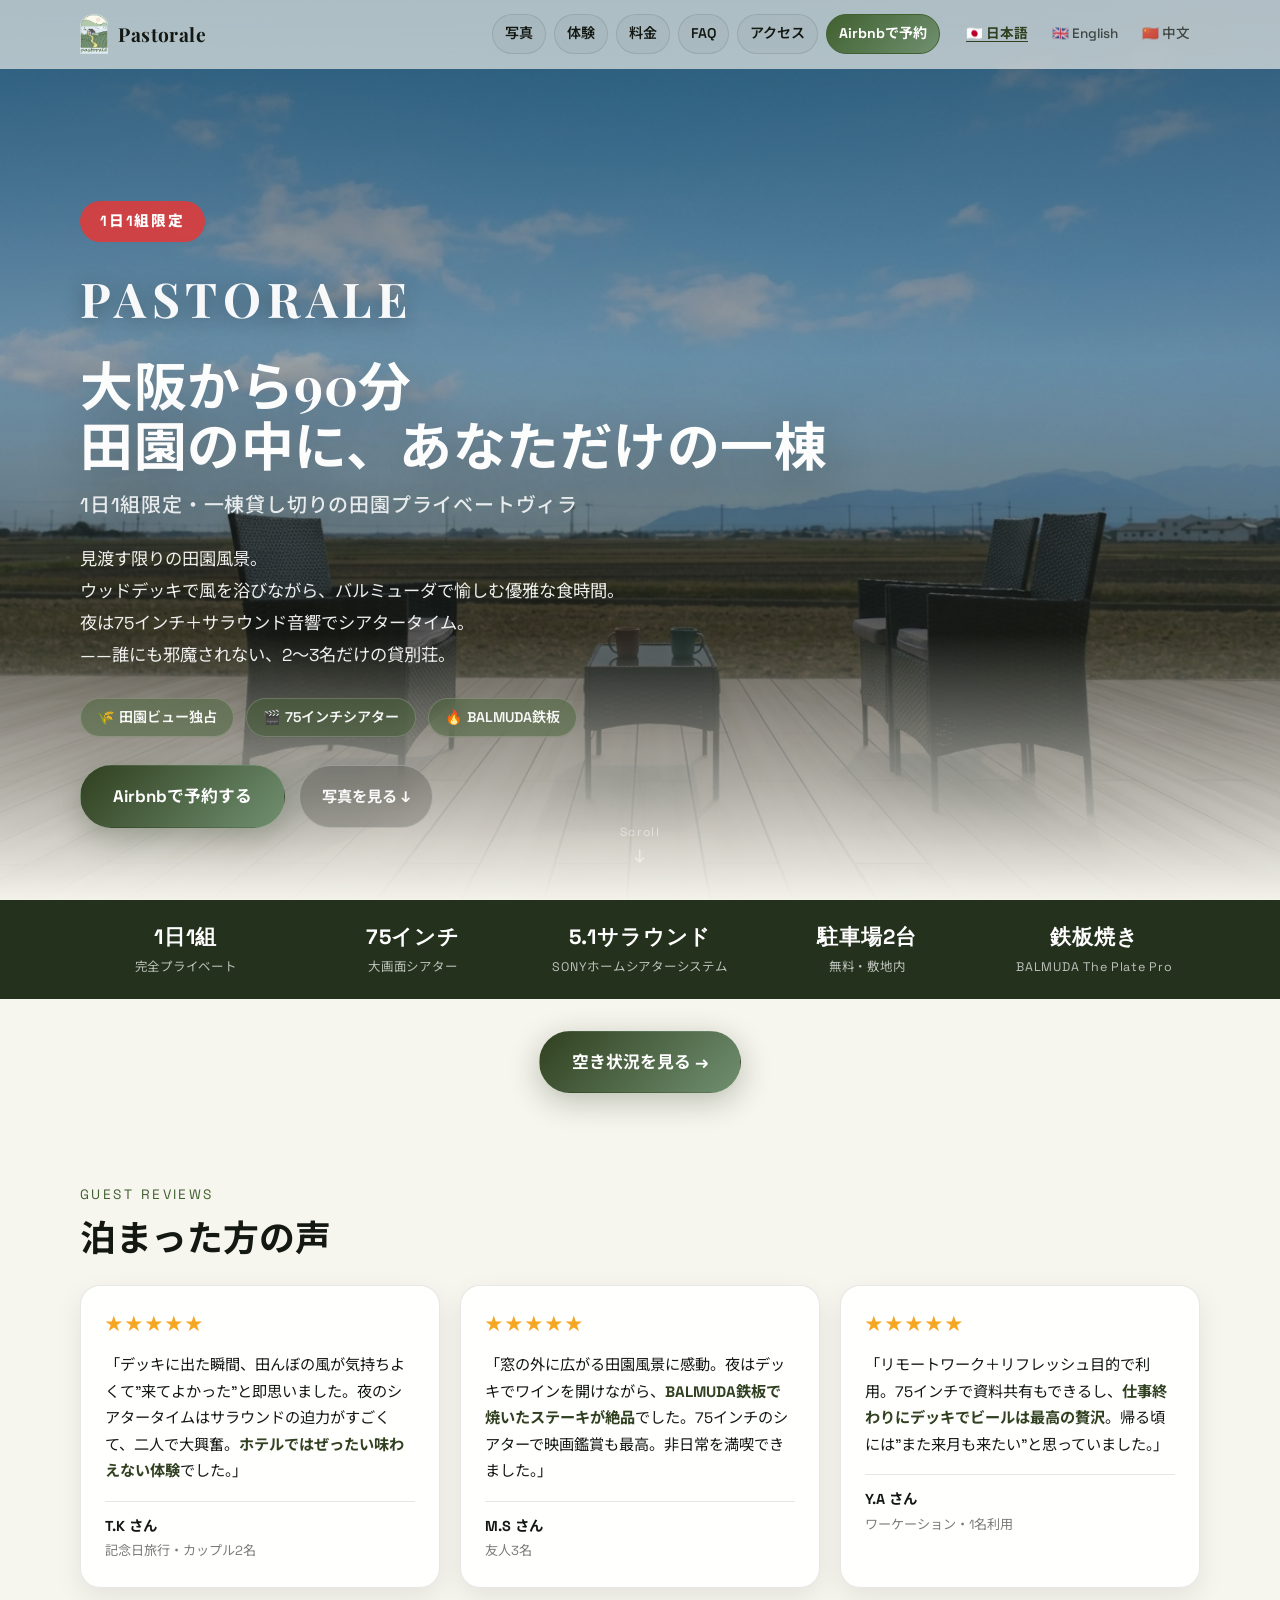
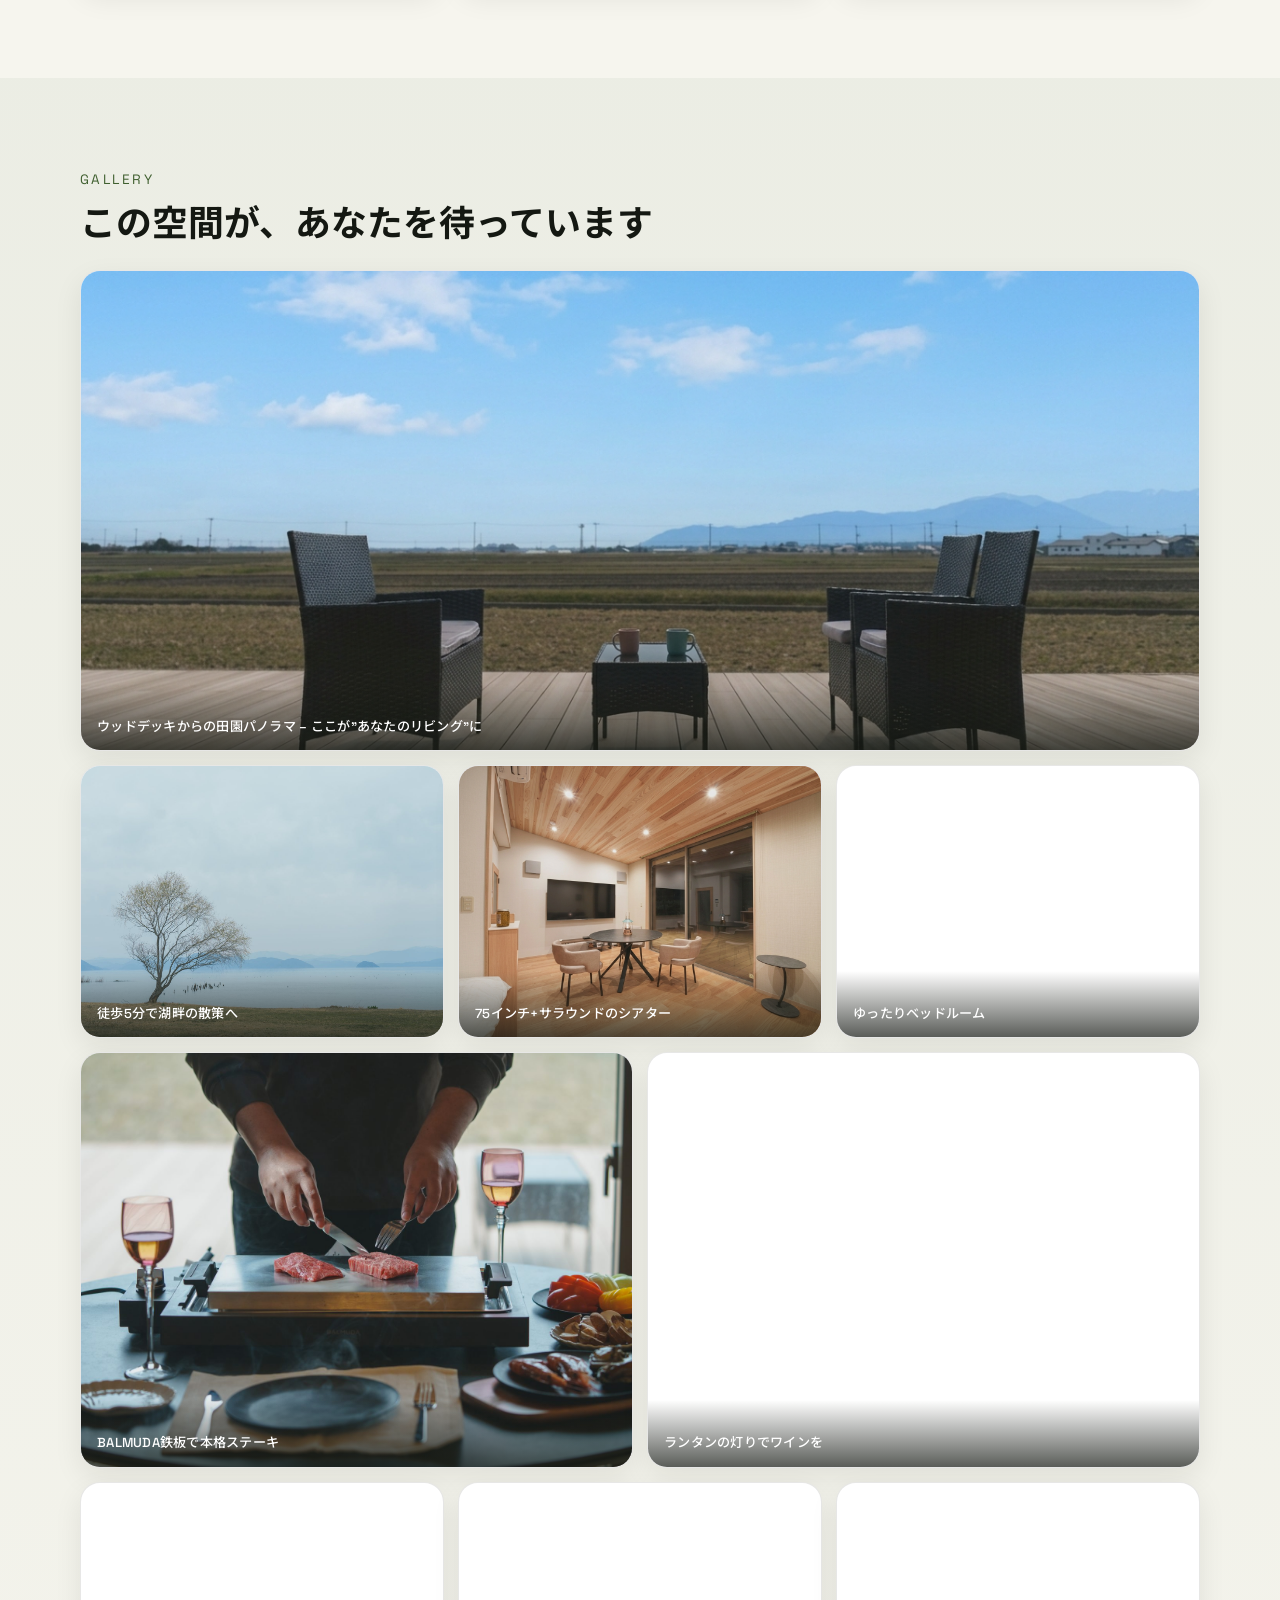
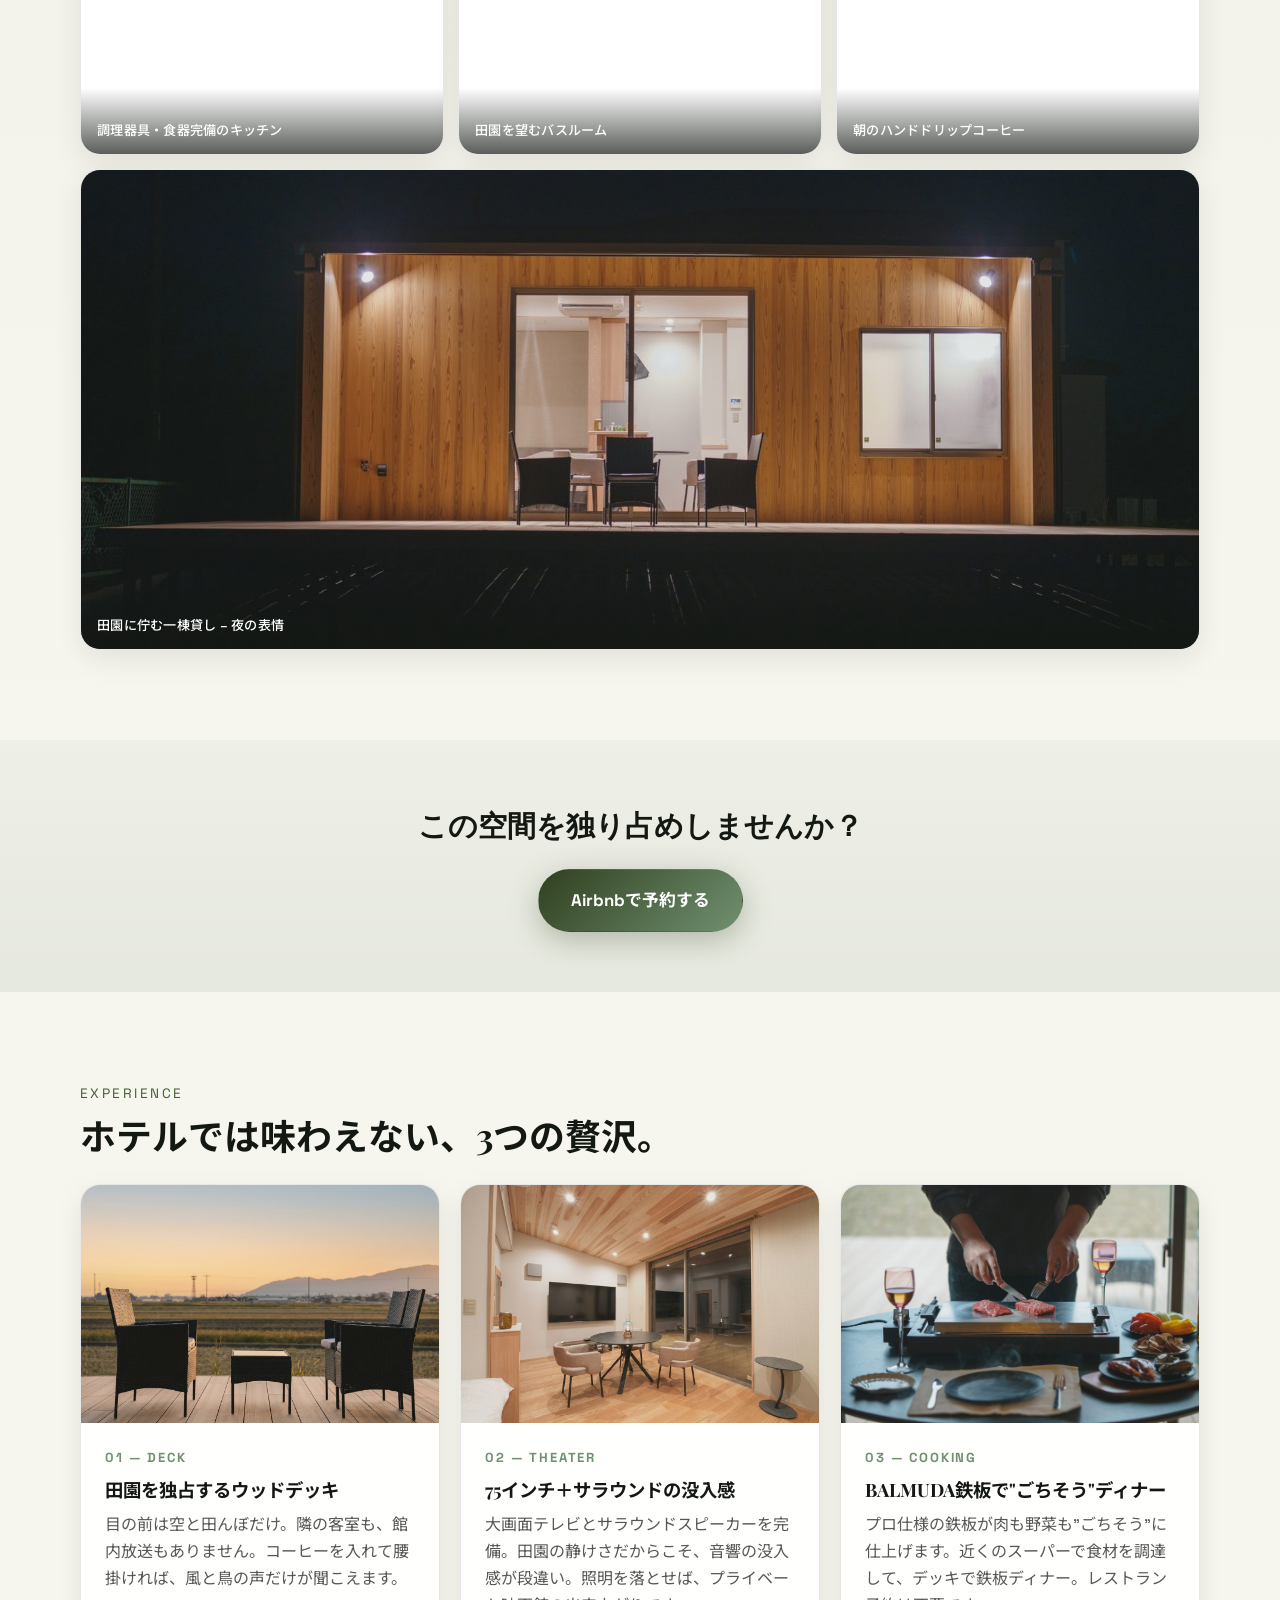
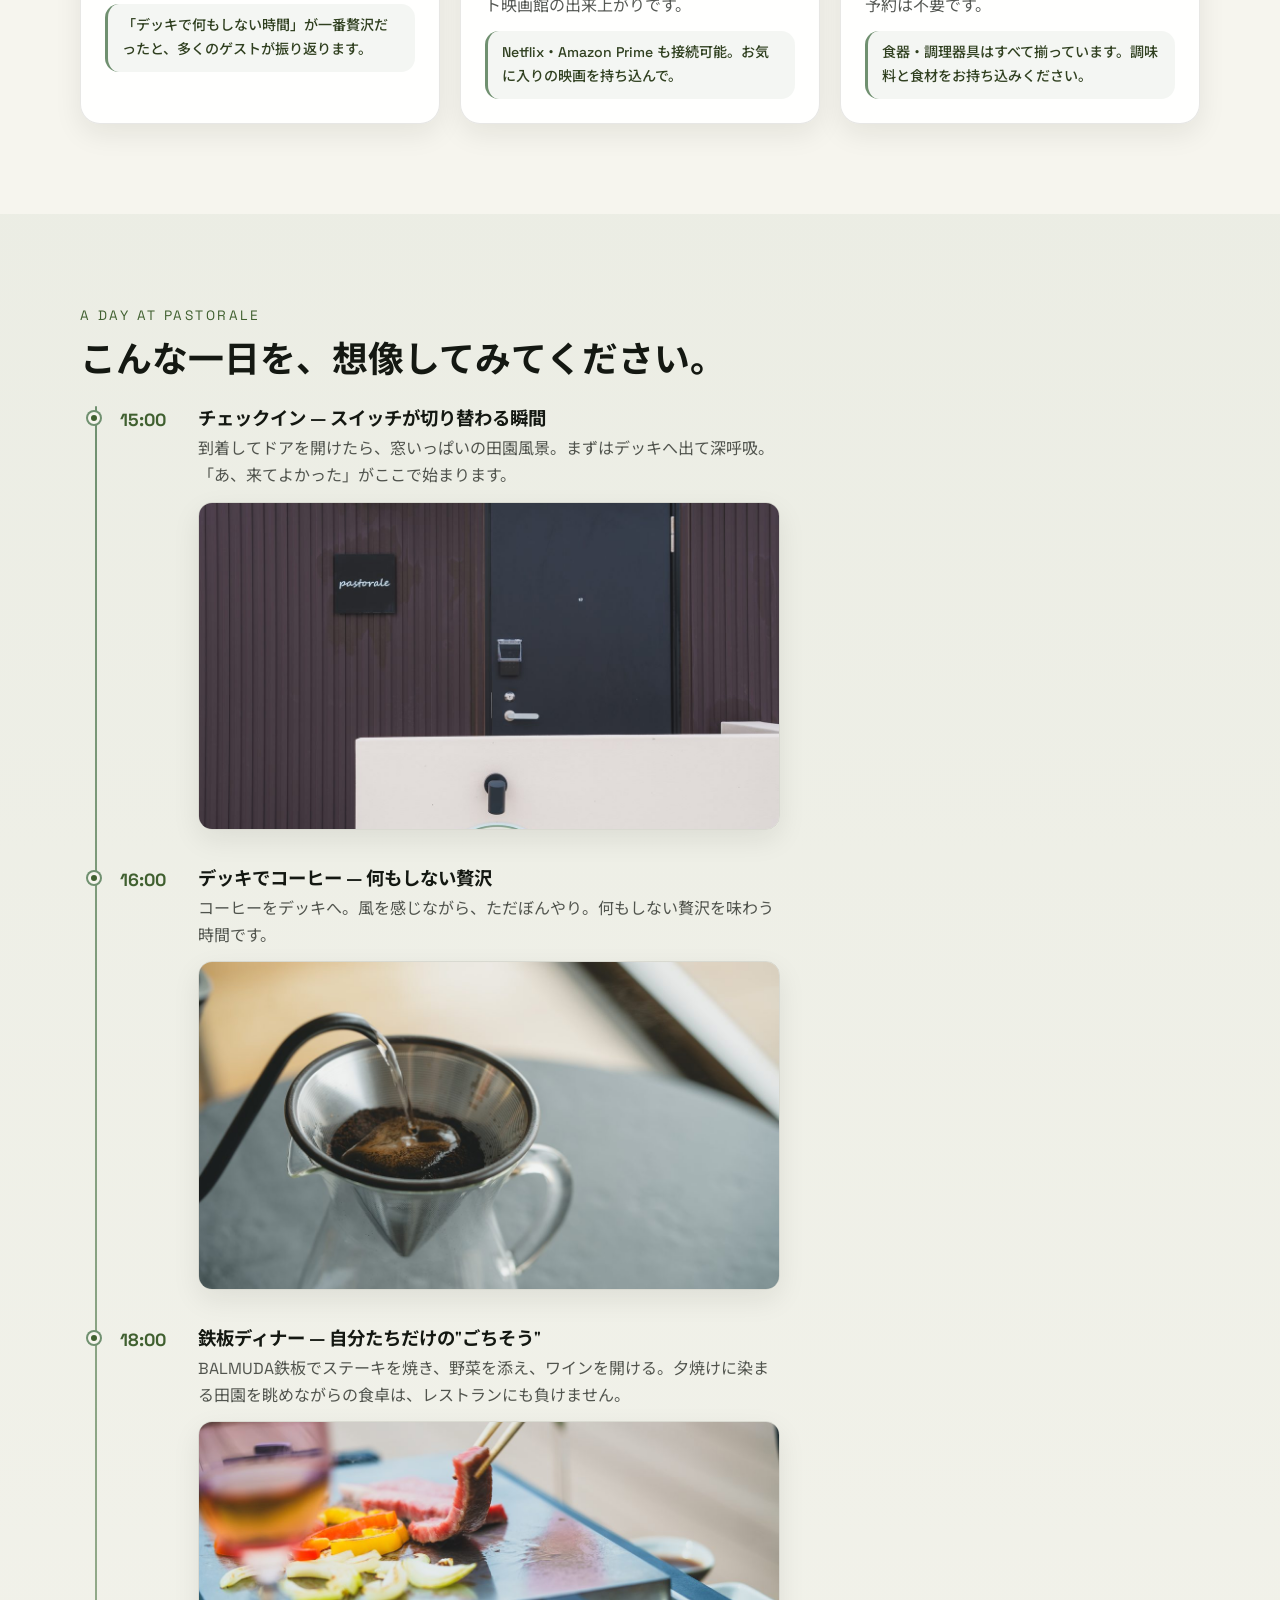
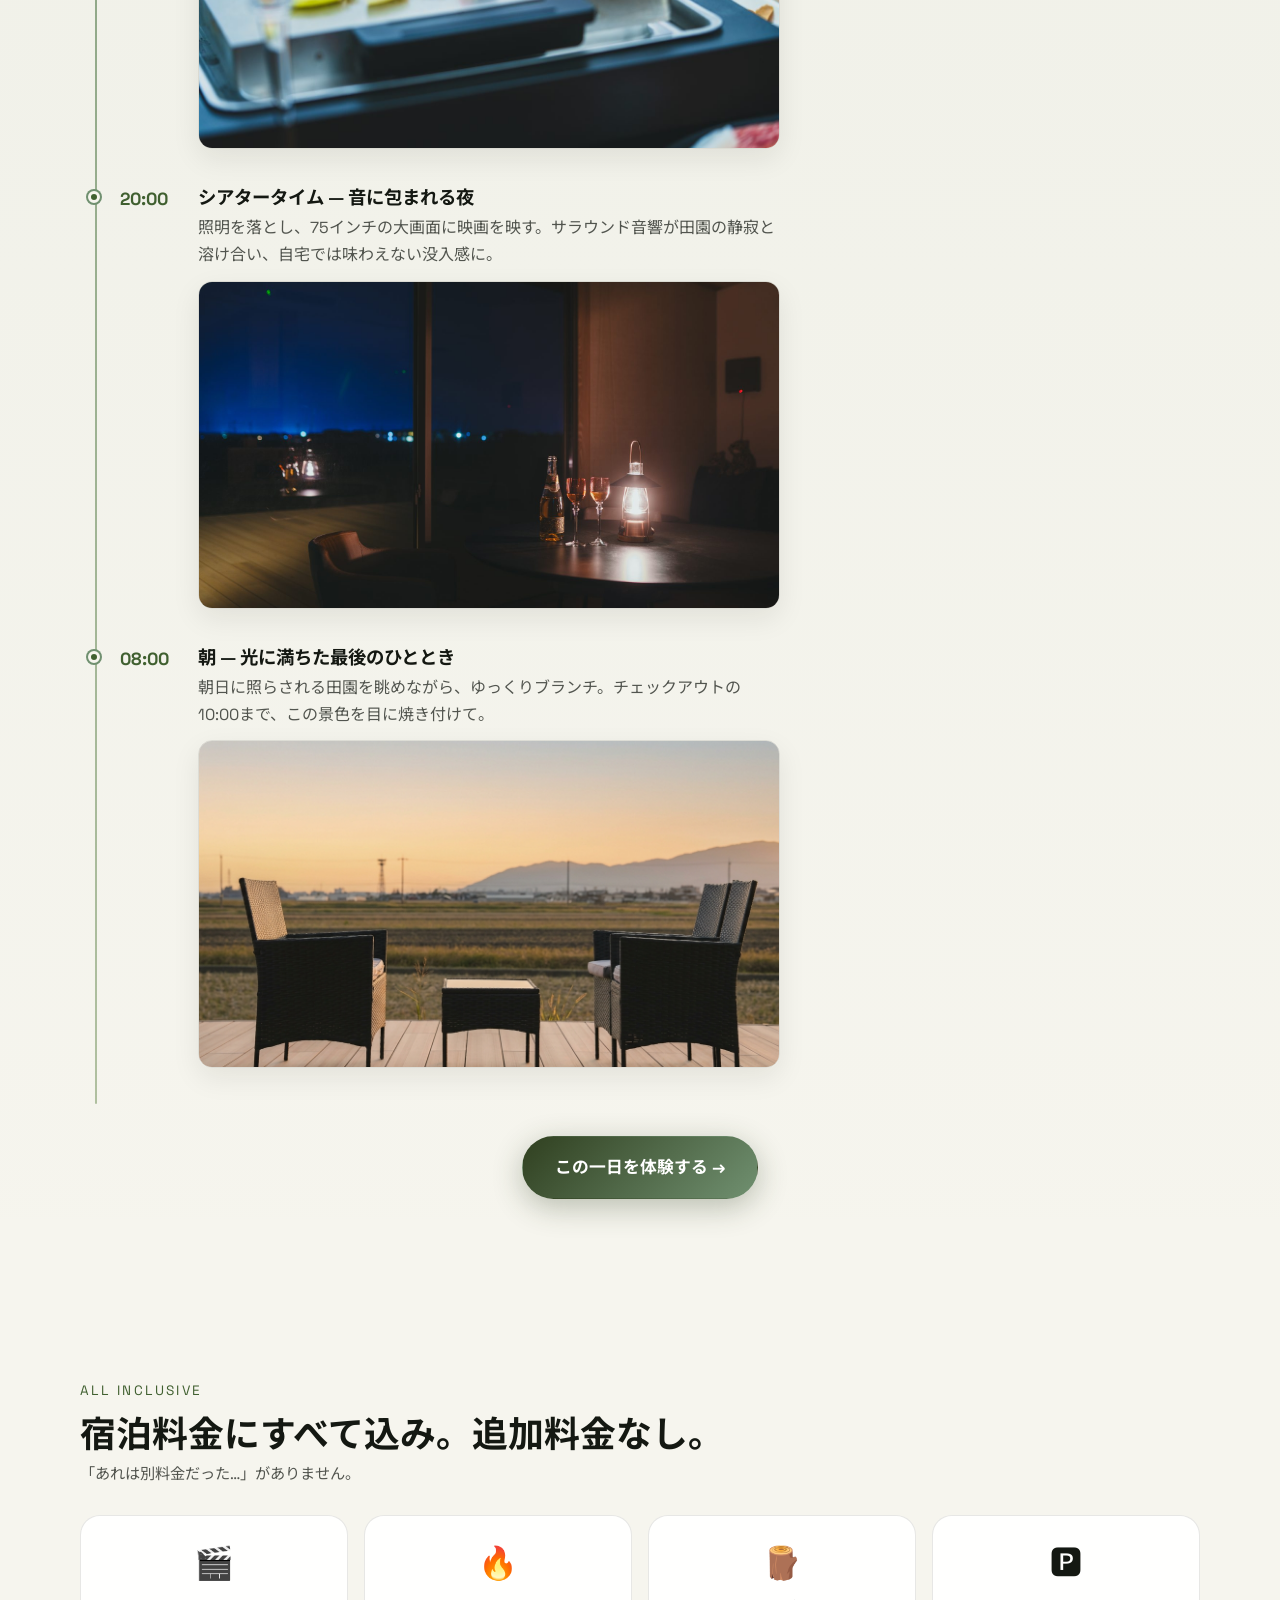
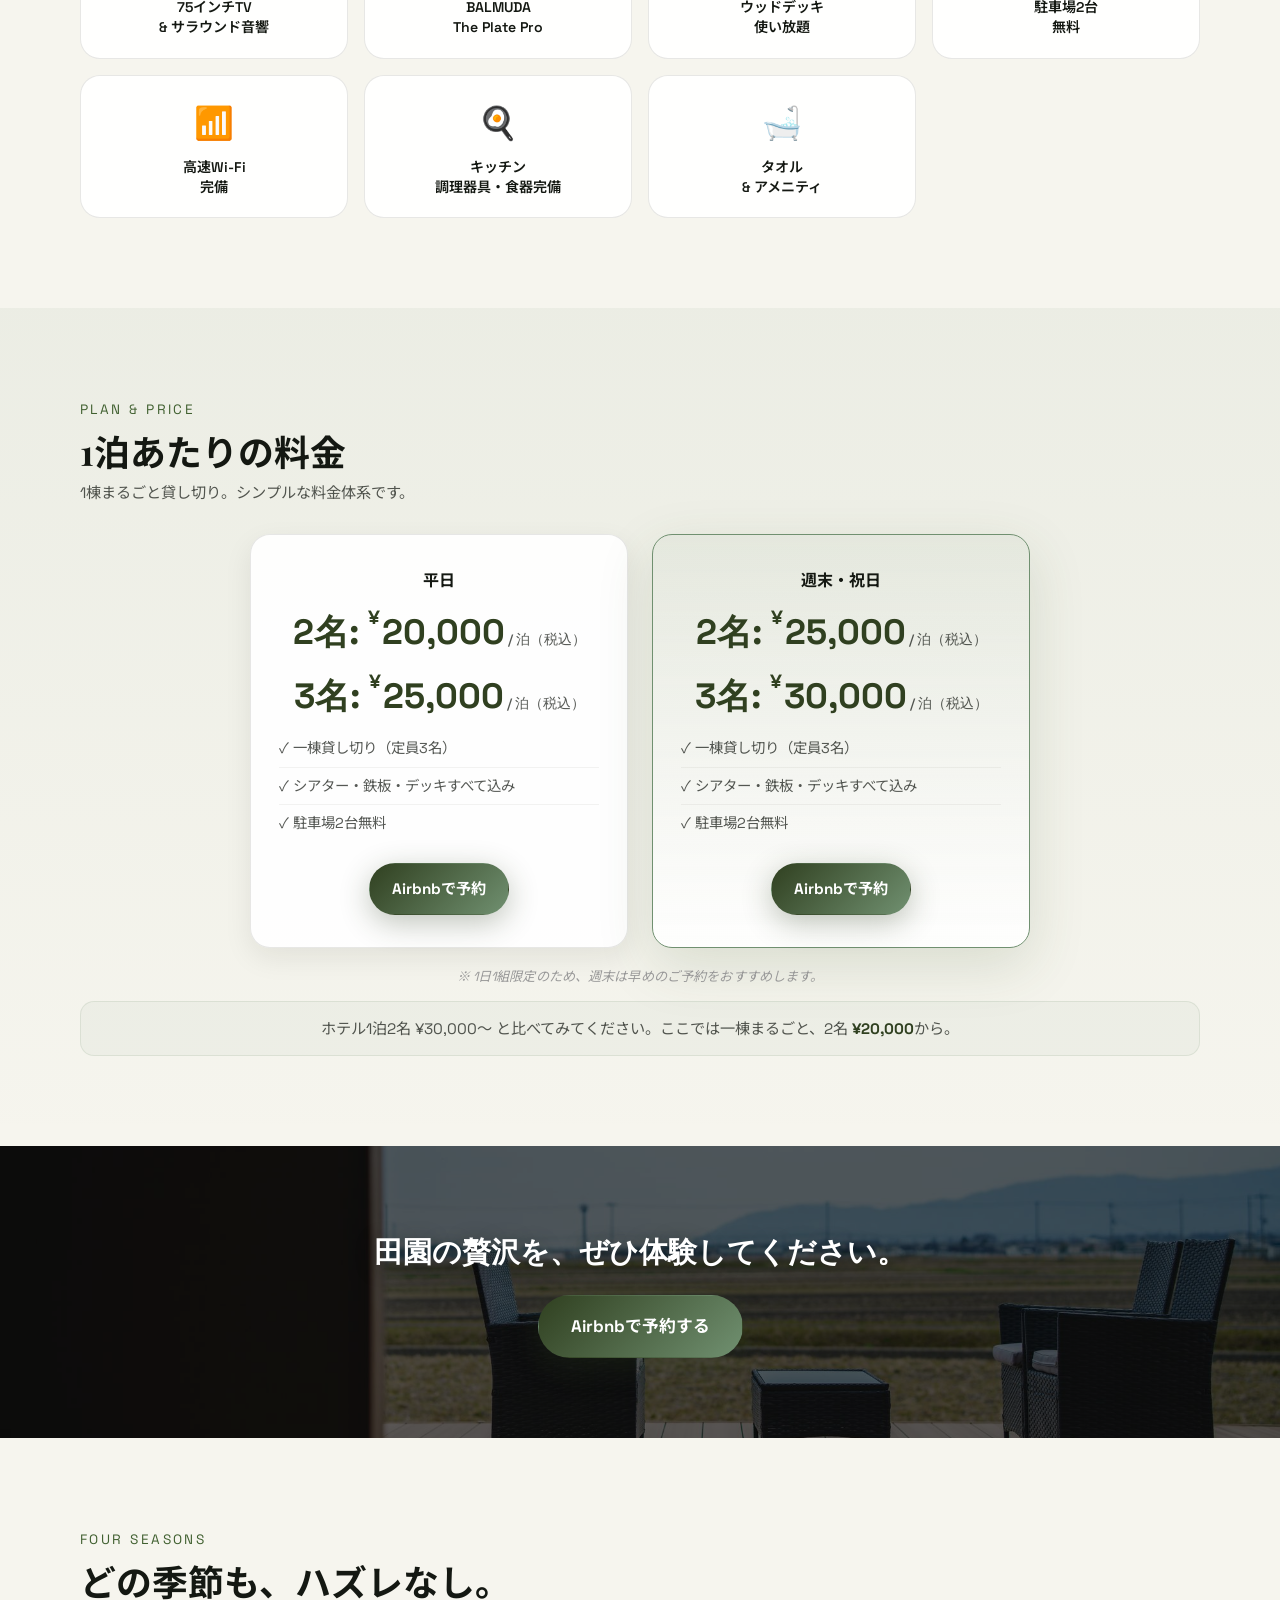
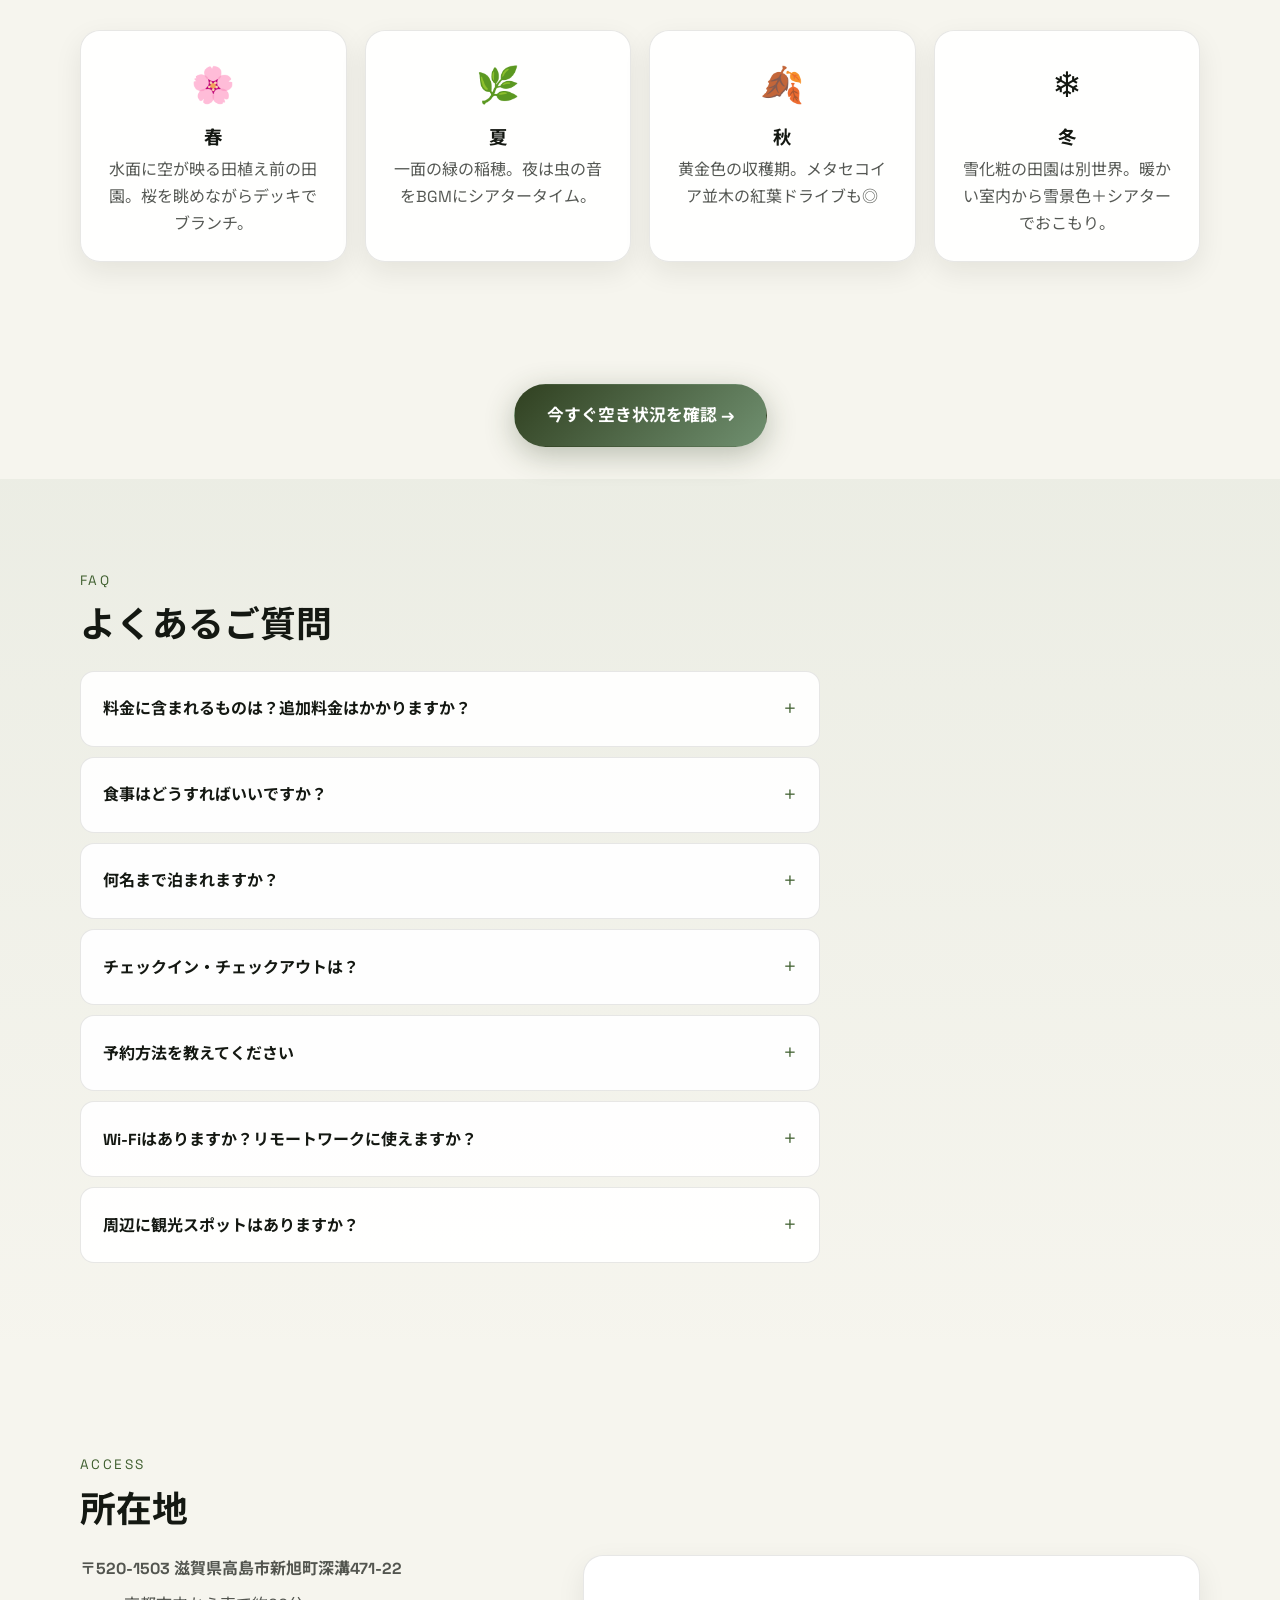
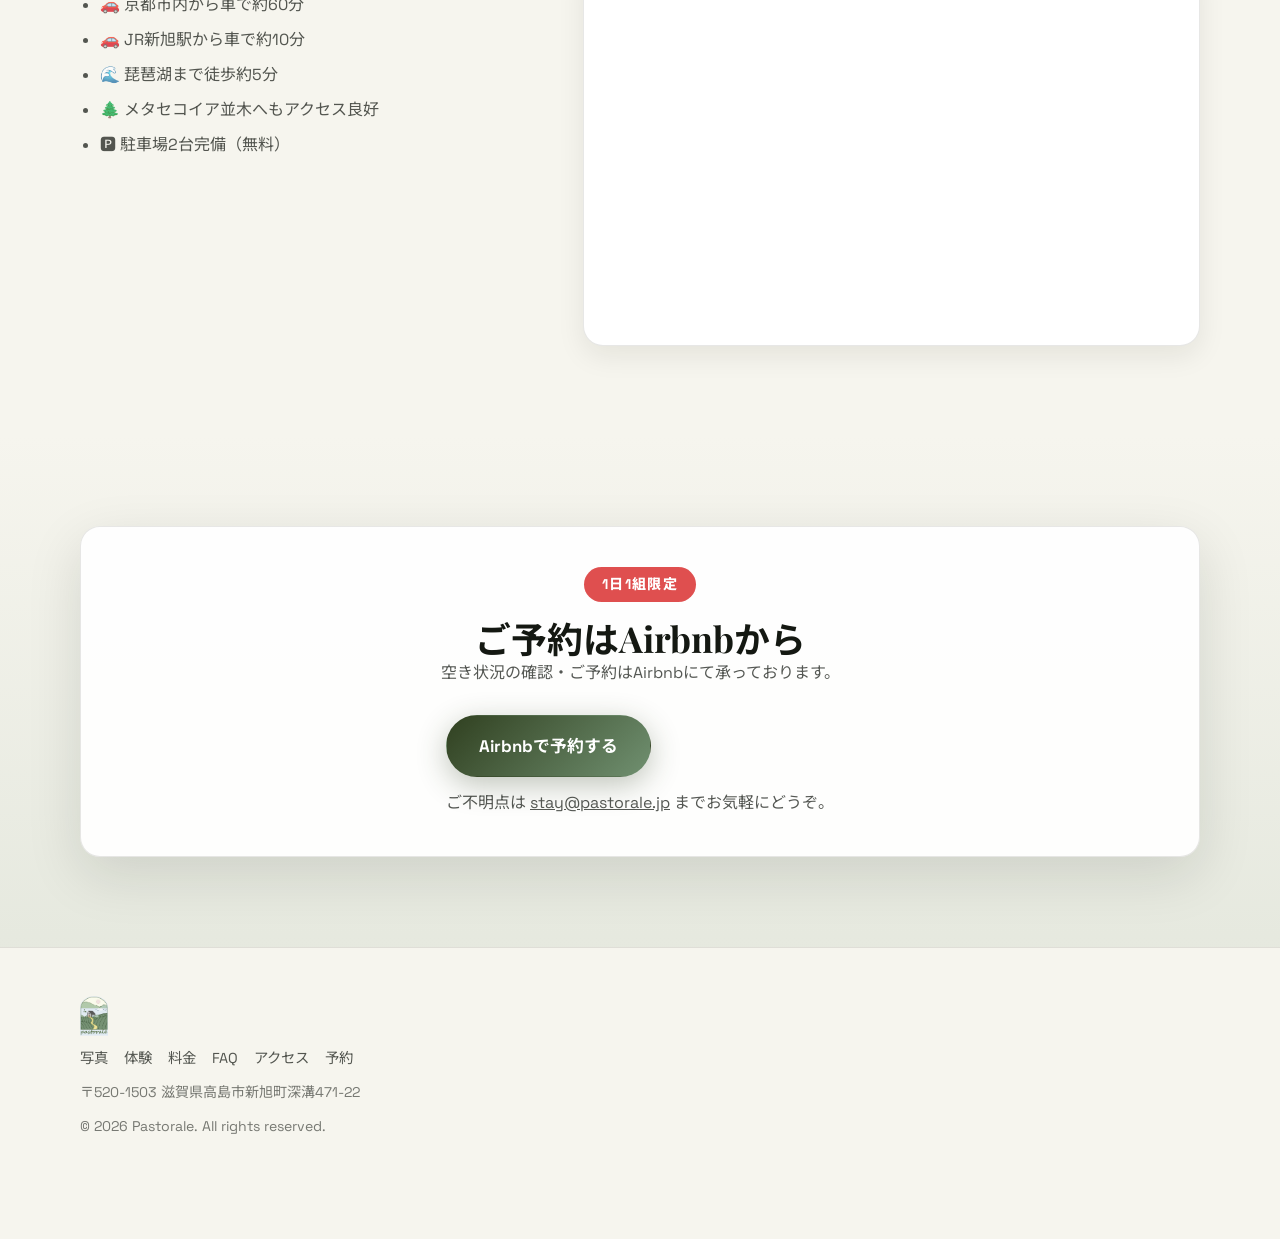
==== commit 7d443734: "Update website content and guide data" ====
--- a/index.html
+++ b/index.html
@@ -284,7 +284,7 @@
               <p class="card__kicker">03 — Cooking</p>
               <h3>BALMUDA鉄板で"ごちそう"ディナー</h3>
               <p class="body">プロ仕様の鉄板が肉も野菜も"ごちそう"に仕上げます。近くのスーパーで食材を調達して、デッキで鉄板ディナー。レストラン予約は不要です。</p>
-              <p class="card__highlight">食器・調理器具はすべて揃っています。お肉とワインだけ持ち込めばOK。</p>
+              <p class="card__highlight">食器・調理器具はすべて揃っています。調味料と食材をお持ち込みください。</p>
             </div>
           </article>
         </div>
@@ -314,7 +314,7 @@
             <div class="tl-time">16:00</div>
             <div class="tl-body">
               <h3>デッキでコーヒー — 何もしない贅沢</h3>
-              <p class="body">備え付けのドリッパーで淹れたコーヒーをデッキへ。風を感じながら、ただぼんやり。何もしない贅沢を味わう時間です。</p>
+              <p class="body">コーヒーをデッキへ。風を感じながら、ただぼんやり。何もしない贅沢を味わう時間です。</p>
               <figure class="tl-photo">
                 <img src="images/coffee-brewing.jpg" alt="コーヒードリップ" loading="lazy" decoding="async">
               </figure>
@@ -392,10 +392,6 @@
           <div class="included-item">
             <span class="included-item__icon">🍳</span>
             <p class="included-item__name">キッチン<br>調理器具・食器完備</p>
-          </div>
-          <div class="included-item">
-            <span class="included-item__icon">☕</span>
-            <p class="included-item__name">コーヒー器具<br>&amp; 食器一式</p>
           </div>
           <div class="included-item">
             <span class="included-item__icon">🛁</span>
